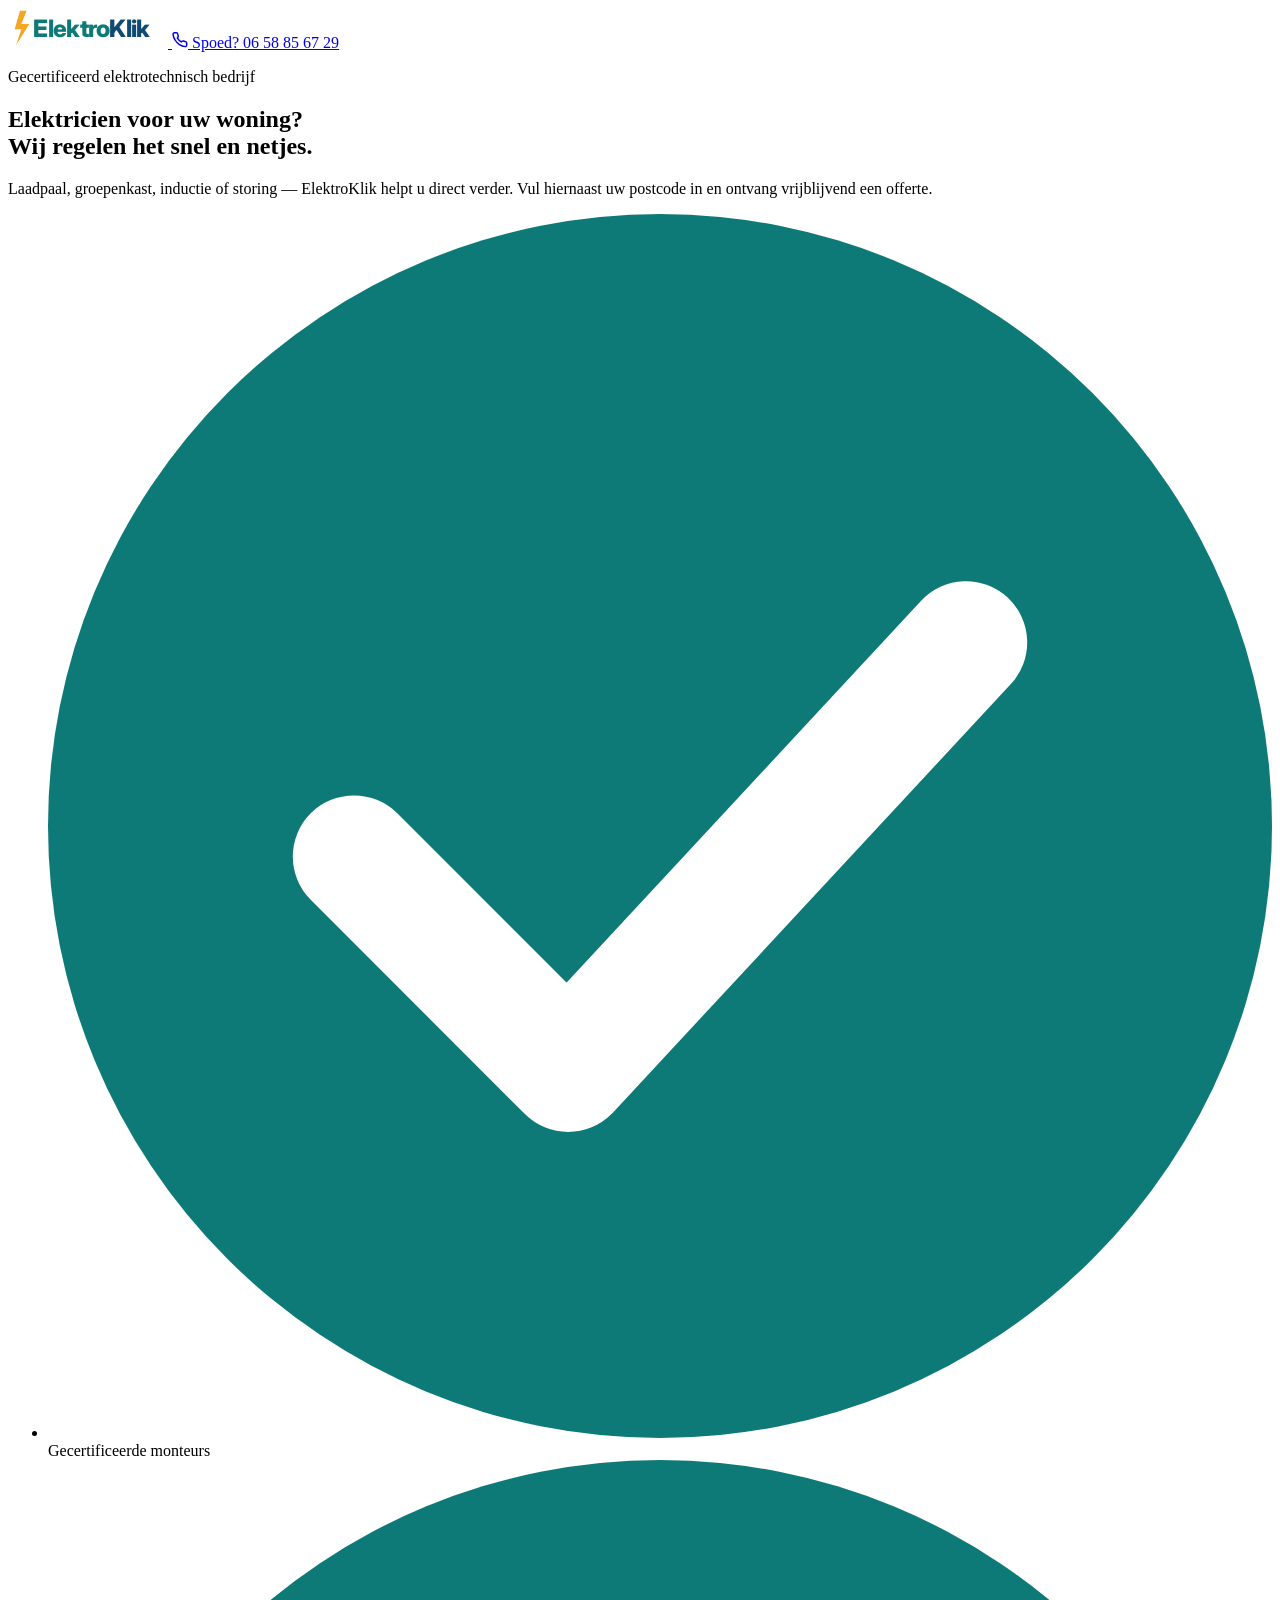
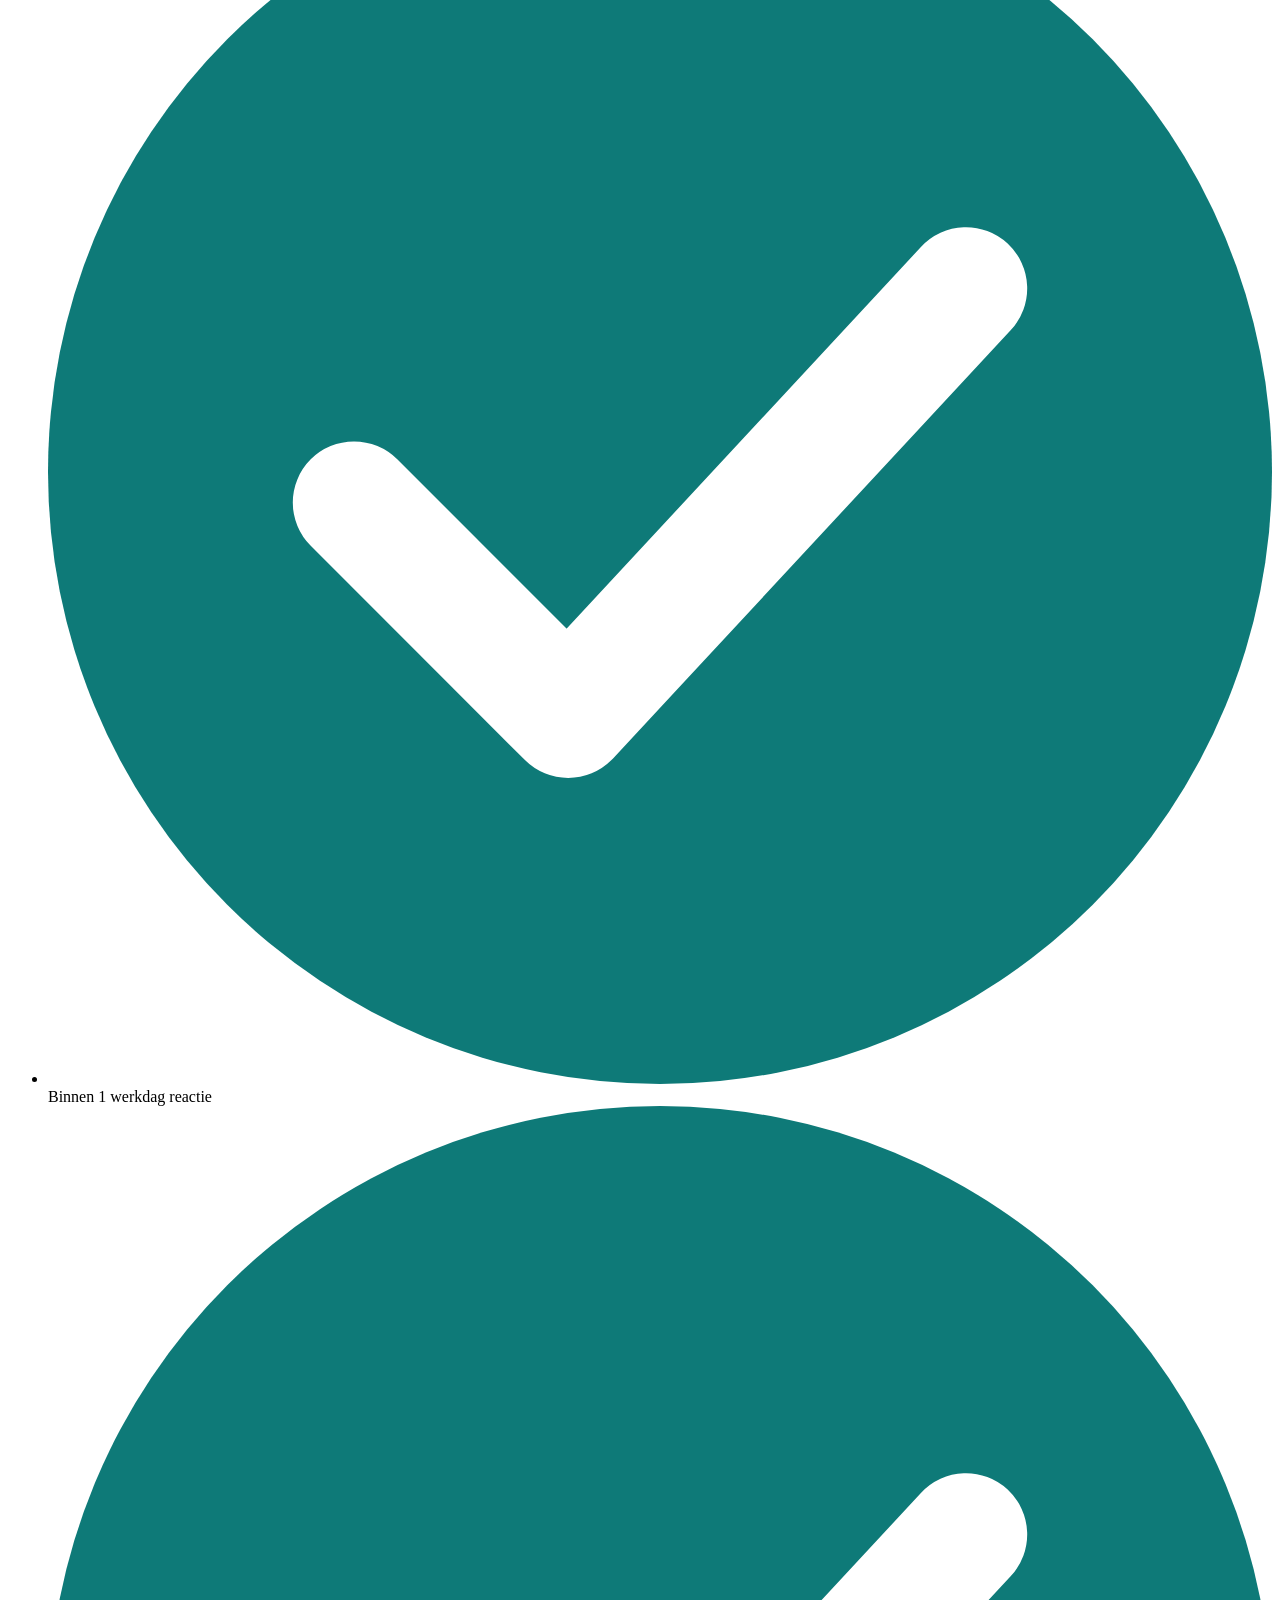
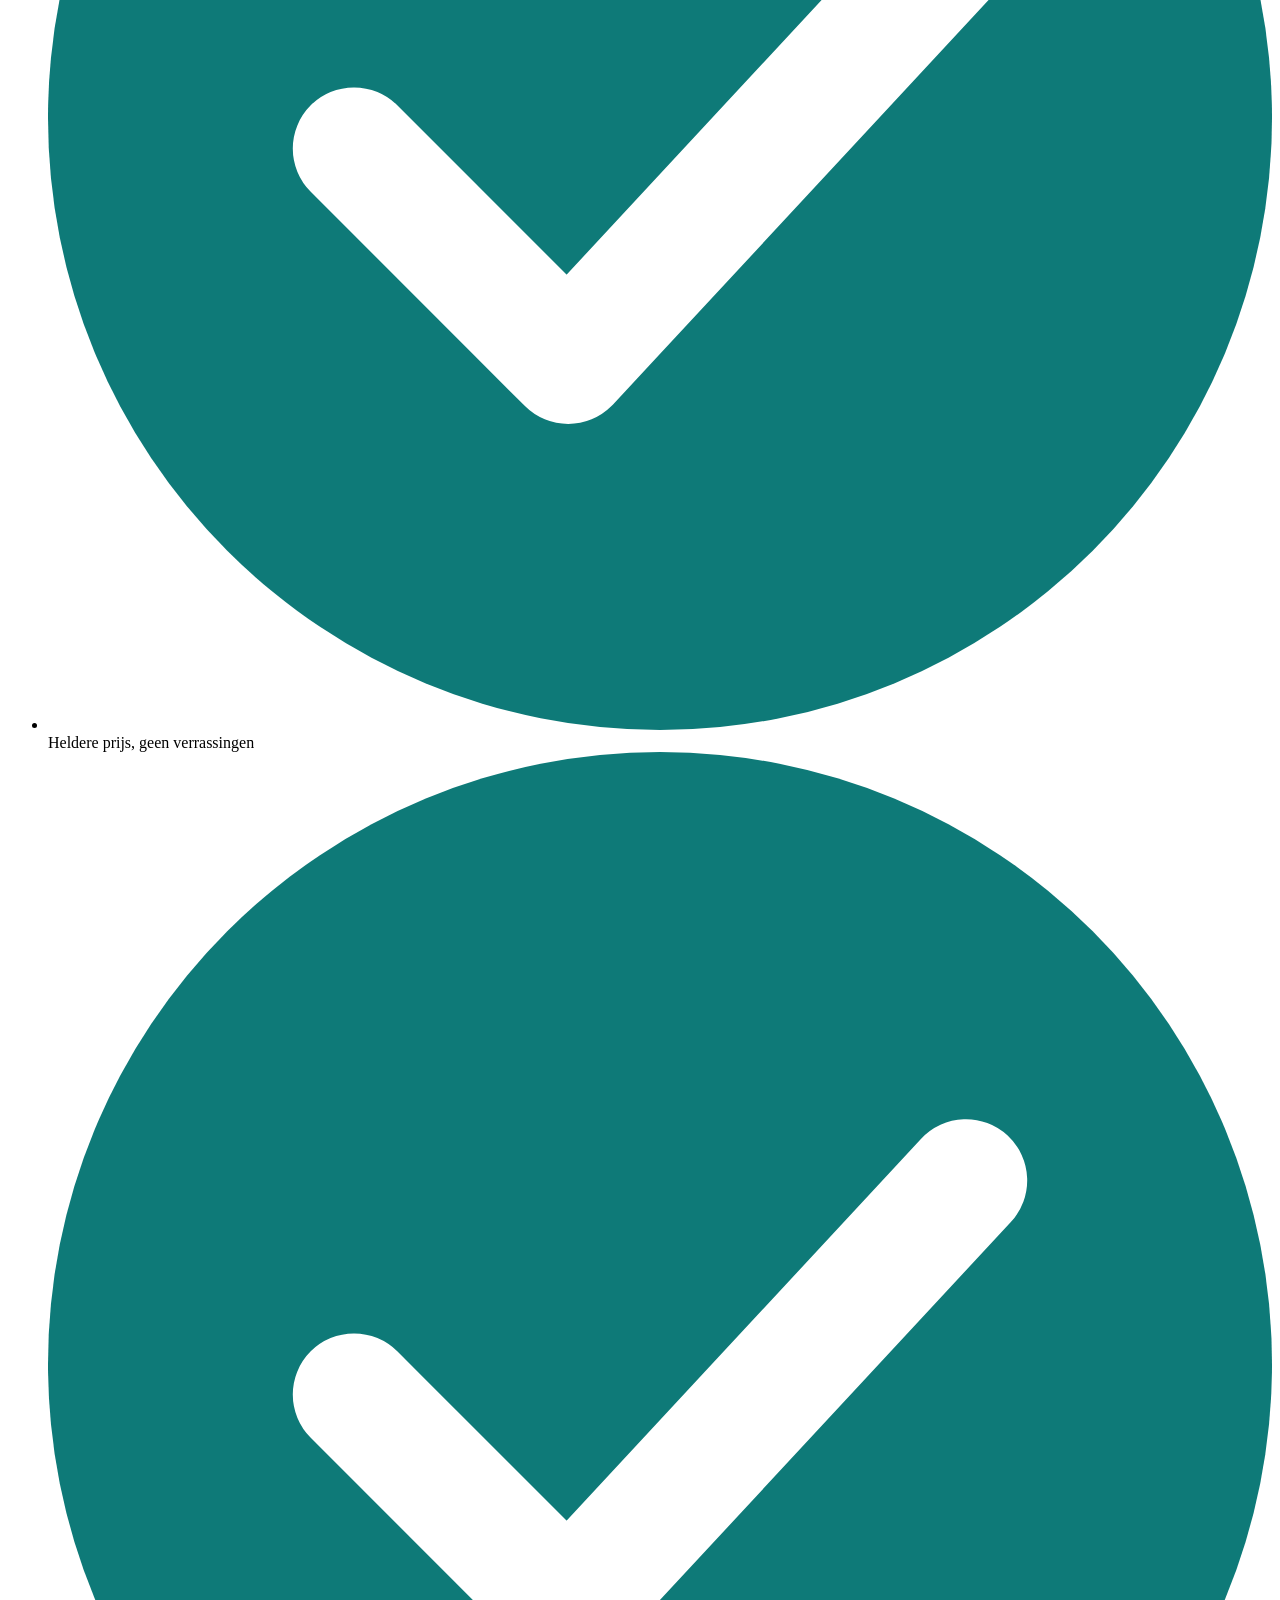
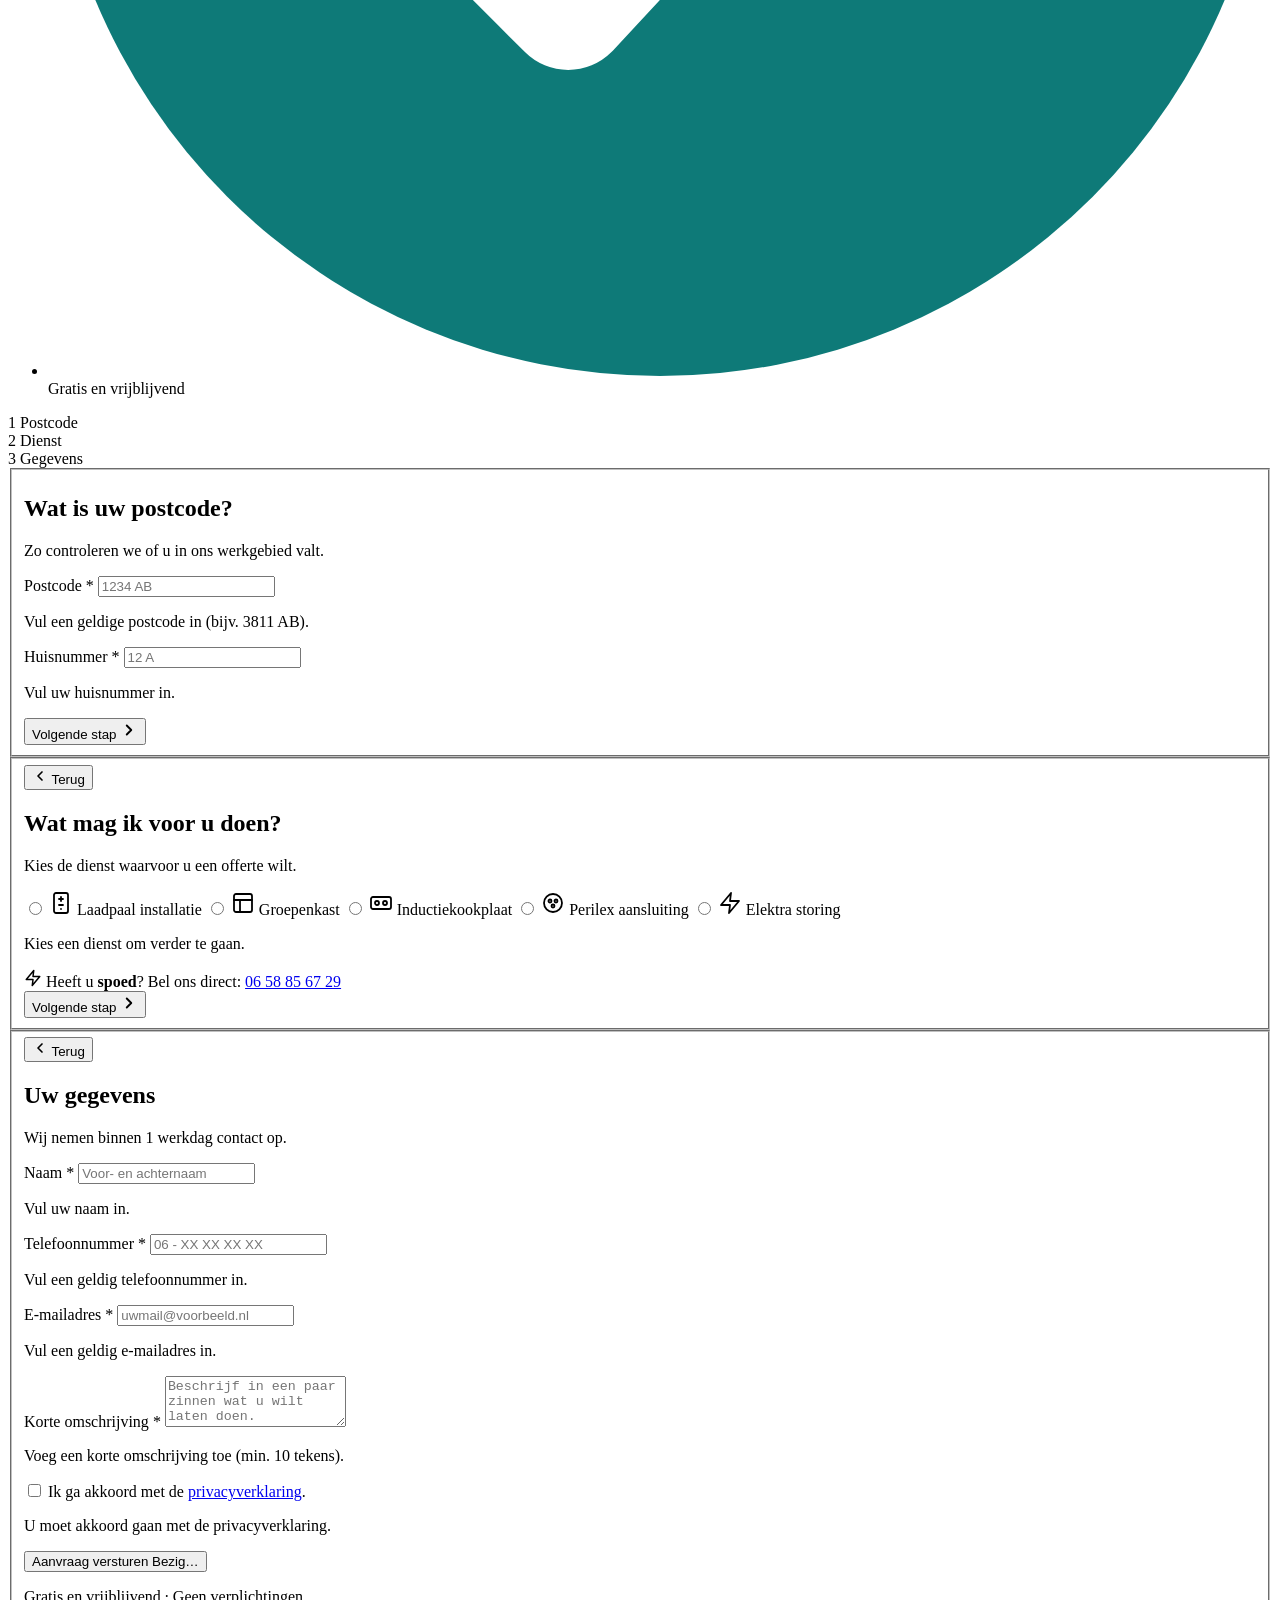
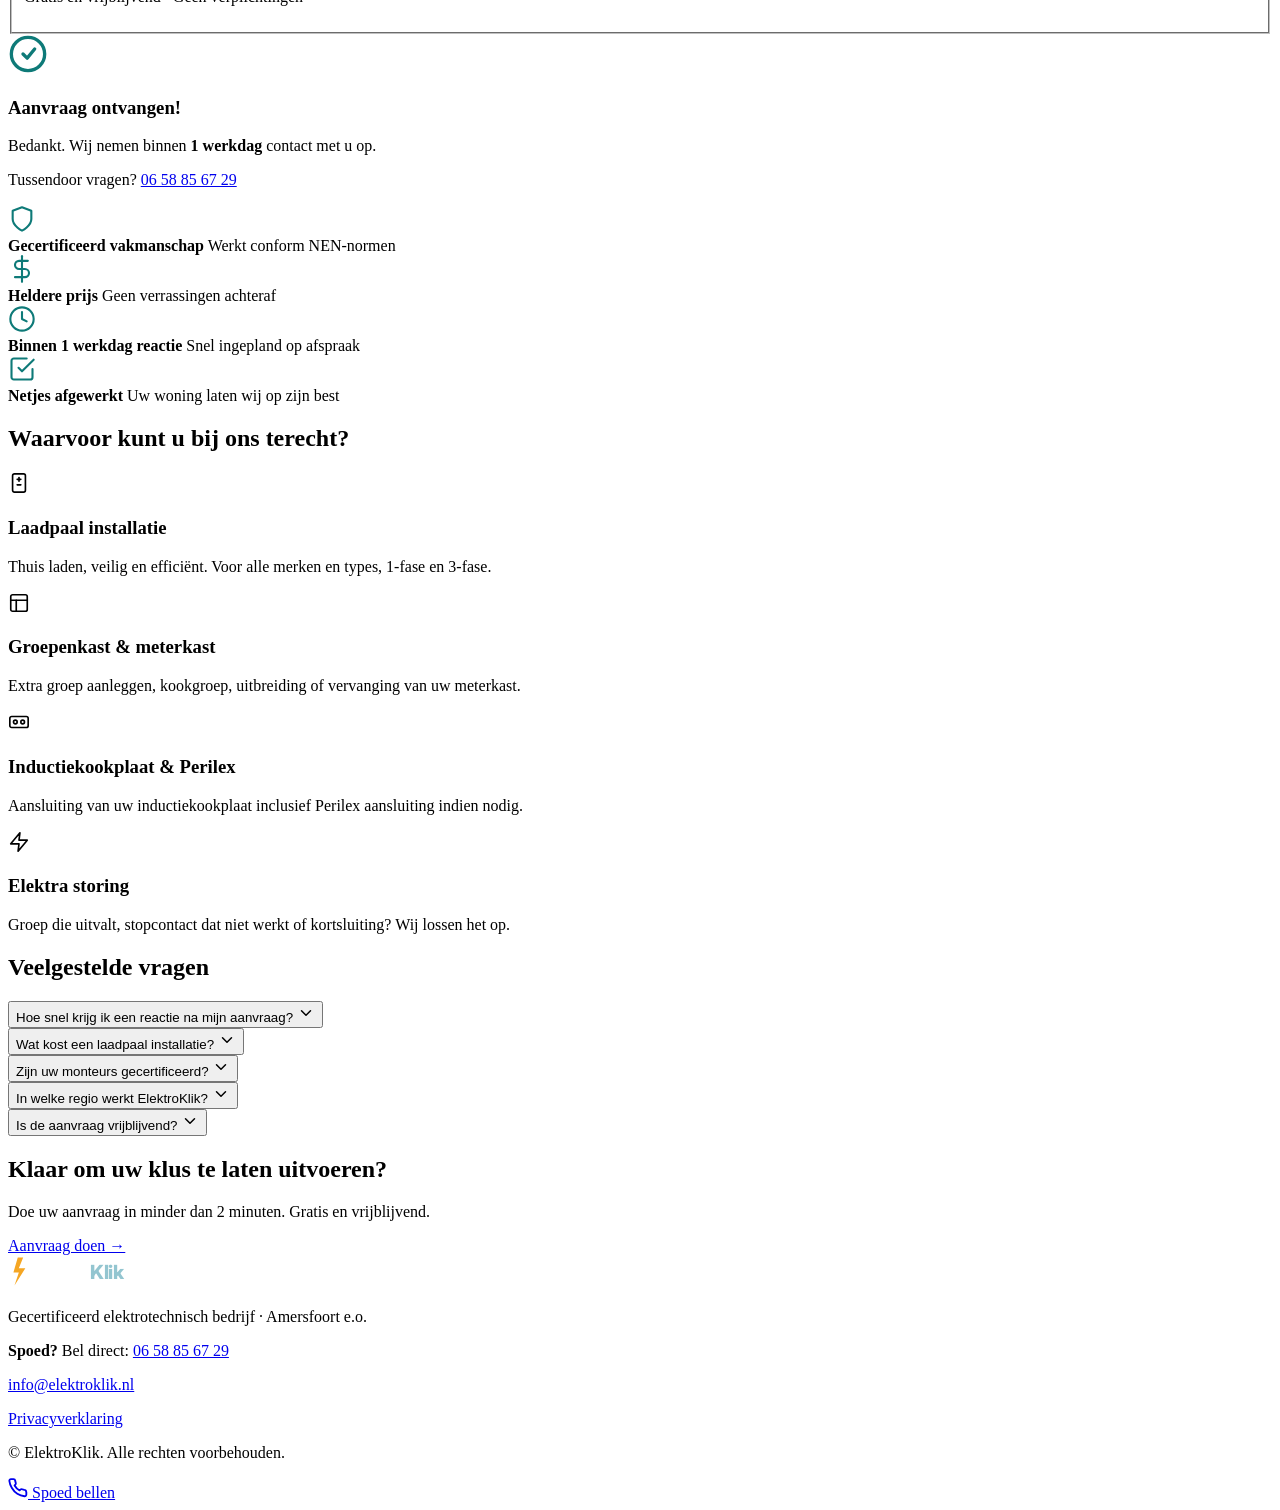
==== index.html @ a97292d6 "Add files via upload" ====
<!DOCTYPE html>
<html lang="nl">
<head>
  <meta charset="UTF-8" />
  <meta name="viewport" content="width=device-width, initial-scale=1.0" />

  <title>Elektricien nodig? ElektroKlik – Laadpaal, groepenkast, storing & meer | Amersfoort e.o.</title>
  <meta name="description" content="ElektroKlik is uw gecertificeerde elektricien voor laadpaal installatie, groepenkast uitbreiden, inductiekookplaat aansluiten en elektra storingen. Snel, veilig en netjes afgewerkt. Vraag direct een offerte aan." />
  <meta name="keywords" content="laadpaal installatie, laadpaal installeren, groepenkast uitbreiden, extra groep aanleggen, kookgroep aanleggen, inductiekookplaat aansluiten, perilex aansluiting aanleggen, elektra storing oplossen, elektricien amersfoort, elektricien leusden, elektricien soest, elektricien nijkerk" />
  <link rel="canonical" href="https://www.elektroklik.nl/" />

  <!-- Open Graph -->
  <meta property="og:title" content="ElektroKlik – Gecertificeerde elektricien voor thuis" />
  <meta property="og:description" content="Laadpaal installeren, groepenkast uitbreiden of een elektra storing oplossen? ElektroKlik regelt het snel, veilig en netjes." />
  <meta property="og:type" content="website" />
  <meta property="og:url" content="https://www.elektroklik.nl/" />

  <!-- Schema.org LocalBusiness -->
  <script type="application/ld+json">
  {
    "@context": "https://schema.org",
    "@type": "ElectricalContractor",
    "name": "ElektroKlik",
    "url": "https://www.elektroklik.nl",
    "telephone": "+31-6-58856729",
    "email": "info@elektroklik.nl",
    "description": "Gecertificeerd elektrotechnisch bedrijf voor laadpaal installatie, groepenkast uitbreiden, inductiekookplaat aansluiten, Perilex aansluiting aanleggen en elektra storingen.",
    "address": {
      "@type": "PostalAddress",
      "addressLocality": "Amersfoort",
      "addressCountry": "NL"
    },
    "areaServed": ["Amersfoort","Leusden","Soest","Nijkerk","Hoevelaken","Baarn","Bunschoten"],
    "priceRange": "€€",
    "openingHoursSpecification": [
      {
        "@type": "OpeningHoursSpecification",
        "dayOfWeek": ["Monday","Tuesday","Wednesday","Thursday","Friday"],
        "opens": "08:00",
        "closes": "17:30"
      }
    ]
  }
  </script>

  <link rel="stylesheet" href="css/style.css" />
  <link rel="preconnect" href="https://fonts.googleapis.com" />
  <link rel="preconnect" href="https://fonts.gstatic.com" crossorigin />
  <link href="https://fonts.googleapis.com/css2?family=Inter:wght@400;500;600;700;800&display=swap" rel="stylesheet" />
</head>
<body>

  <!-- HEADER -->
  <header class="site-header" role="banner">
    <div class="container header-inner">
      <a href="#" class="logo" aria-label="ElektroKlik – naar de homepagina">
        <svg xmlns="http://www.w3.org/2000/svg" viewBox="0 0 240 60" width="160" height="40" aria-hidden="true" focusable="false">
          <polygon points="18,4 10,32 20,32 12,56 32,24 20,24 28,4" fill="#F5A623"/>
          <text x="38" y="44" font-family="Inter,sans-serif" font-weight="800" font-size="36" fill="#0E7A78" letter-spacing="-1">Elektro</text>
          <text x="152" y="44" font-family="Inter,sans-serif" font-weight="800" font-size="36" fill="#0E4A72" letter-spacing="-1">Klik</text>
        </svg>
      </a>
      <a href="tel:+31658856729" class="header-spoed" aria-label="Bel ElektroKlik voor spoed">
        <svg xmlns="http://www.w3.org/2000/svg" width="16" height="16" viewBox="0 0 24 24" fill="none" stroke="currentColor" stroke-width="2.2" stroke-linecap="round" stroke-linejoin="round" aria-hidden="true"><path d="M22 16.92v3a2 2 0 0 1-2.18 2 19.79 19.79 0 0 1-8.63-3.07A19.5 19.5 0 0 1 4.69 12 19.79 19.79 0 0 1 1.61 3.48 2 2 0 0 1 3.6 1.28h3a2 2 0 0 1 2 1.72c.127.96.361 1.903.7 2.81a2 2 0 0 1-.45 2.11L7.91 8.91a16 16 0 0 0 6 6l.95-.95a2 2 0 0 1 2.11-.45c.907.339 1.85.573 2.81.7A2 2 0 0 1 21.72 16.27z"/></svg>
        <span class="spoed-label">Spoed?</span>
        <span class="spoed-nr">06 58 85 67 29</span>
      </a>
    </div>
  </header>

  <main>

    <!-- HERO + FUNNEL -->
    <section class="hero" aria-labelledby="hero-heading">
      <div class="container hero-inner">

        <!-- Links: tekstblok -->
        <div class="hero-tekst">
          <p class="hero-eyebrow">Gecertificeerd elektrotechnisch bedrijf</p>
          <h1 id="hero-heading">Elektricien voor uw woning?<br>Wij regelen het snel en netjes.</h1>
          <p class="hero-sub">Laadpaal, groepenkast, inductie of storing — ElektroKlik helpt u direct verder. Vul hiernaast uw postcode in en ontvang vrijblijvend een offerte.</p>

          <ul class="hero-keurmerken" role="list" aria-label="Waarom ElektroKlik">
            <li>
              <svg class="check-icon" viewBox="0 0 20 20" fill="none" xmlns="http://www.w3.org/2000/svg" aria-hidden="true"><circle cx="10" cy="10" r="10" fill="#0E7A78"/><polyline points="5,10.5 8.5,14 15,7" stroke="#fff" stroke-width="2" stroke-linecap="round" stroke-linejoin="round"/></svg>
              Gecertificeerde monteurs
            </li>
            <li>
              <svg class="check-icon" viewBox="0 0 20 20" fill="none" xmlns="http://www.w3.org/2000/svg" aria-hidden="true"><circle cx="10" cy="10" r="10" fill="#0E7A78"/><polyline points="5,10.5 8.5,14 15,7" stroke="#fff" stroke-width="2" stroke-linecap="round" stroke-linejoin="round"/></svg>
              Binnen 1 werkdag reactie
            </li>
            <li>
              <svg class="check-icon" viewBox="0 0 20 20" fill="none" xmlns="http://www.w3.org/2000/svg" aria-hidden="true"><circle cx="10" cy="10" r="10" fill="#0E7A78"/><polyline points="5,10.5 8.5,14 15,7" stroke="#fff" stroke-width="2" stroke-linecap="round" stroke-linejoin="round"/></svg>
              Heldere prijs, geen verrassingen
            </li>
            <li>
              <svg class="check-icon" viewBox="0 0 20 20" fill="none" xmlns="http://www.w3.org/2000/svg" aria-hidden="true"><circle cx="10" cy="10" r="10" fill="#0E7A78"/><polyline points="5,10.5 8.5,14 15,7" stroke="#fff" stroke-width="2" stroke-linecap="round" stroke-linejoin="round"/></svg>
              Gratis en vrijblijvend
            </li>
          </ul>
        </div>

        <!-- Rechts: Stap-funnel kaart -->
        <div class="funnel-kaart" id="funnelKaart" aria-live="polite">

          <!-- Voortgangsbalk -->
          <div class="funnel-voortgang" aria-hidden="true">
            <div class="voortgang-stap active" id="vstap1">
              <span class="vstap-num">1</span>
              <span class="vstap-lbl">Postcode</span>
            </div>
            <div class="voortgang-lijn"></div>
            <div class="voortgang-stap" id="vstap2">
              <span class="vstap-num">2</span>
              <span class="vstap-lbl">Dienst</span>
            </div>
            <div class="voortgang-lijn"></div>
            <div class="voortgang-stap" id="vstap3">
              <span class="vstap-num">3</span>
              <span class="vstap-lbl">Gegevens</span>
            </div>
          </div>

          <form id="aanvraagFormulier" novalidate aria-label="Aanvraagformulier ElektroKlik">

            <!-- ========== STAP 1: Postcode ========== -->
            <fieldset class="funnel-stap" id="stap1" aria-labelledby="stap1-heading">
              <div class="stap-header">
                <h2 id="stap1-heading" class="stap-titel">Wat is uw postcode?</h2>
                <p class="stap-sub">Zo controleren we of u in ons werkgebied valt.</p>
              </div>

              <div class="form-groep">
                <div class="postcode-rij">
                  <div class="form-groep postcode-veld">
                    <label for="postcode">Postcode <span class="required-mark" aria-hidden="true">*</span></label>
                    <input type="text" id="postcode" name="postcode" placeholder="1234 AB" maxlength="7" autocomplete="postal-code" aria-required="true" inputmode="text" />
                    <p class="veld-fout verborgen" id="error-postcode" role="alert">Vul een geldige postcode in (bijv. 3811 AB).</p>
                  </div>
                  <div class="form-groep hnr-veld">
                    <label for="huisnummer">Huisnummer <span class="required-mark" aria-hidden="true">*</span></label>
                    <input type="text" id="huisnummer" name="huisnummer" placeholder="12 A" autocomplete="address-line2" aria-required="true" />
                    <p class="veld-fout verborgen" id="error-huisnummer" role="alert">Vul uw huisnummer in.</p>
                  </div>
                </div>
              </div>

              <button type="button" class="btn-volgende" id="btnStap1" onclick="gaNaarStap(2)">
                Volgende stap
                <svg xmlns="http://www.w3.org/2000/svg" width="18" height="18" viewBox="0 0 24 24" fill="none" stroke="currentColor" stroke-width="2.5" stroke-linecap="round" stroke-linejoin="round" aria-hidden="true"><polyline points="9 18 15 12 9 6"/></svg>
              </button>
            </fieldset>

            <!-- ========== STAP 2: Dienst kiezen ========== -->
            <fieldset class="funnel-stap verborgen" id="stap2" aria-labelledby="stap2-heading">
              <div class="stap-header">
                <button type="button" class="terug-knop" onclick="gaNaarStap(1)" aria-label="Terug naar stap 1">
                  <svg xmlns="http://www.w3.org/2000/svg" width="16" height="16" viewBox="0 0 24 24" fill="none" stroke="currentColor" stroke-width="2.5" stroke-linecap="round" stroke-linejoin="round" aria-hidden="true"><polyline points="15 18 9 12 15 6"/></svg>
                  Terug
                </button>
                <h2 id="stap2-heading" class="stap-titel">Wat mag ik voor u doen?</h2>
                <p class="stap-sub">Kies de dienst waarvoor u een offerte wilt.</p>
              </div>

              <div class="dienst-keuze-grid" role="radiogroup" aria-label="Kies een dienst" aria-required="true">
                <label class="dienst-keuze-kaart">
                  <input type="radio" name="dienst" value="laadpaal" />
                  <span class="dienst-ikoon" aria-hidden="true">
                    <svg xmlns="http://www.w3.org/2000/svg" width="24" height="24" viewBox="0 0 24 24" fill="none" stroke="currentColor" stroke-width="1.8" stroke-linecap="round" stroke-linejoin="round"><rect x="5" y="2" width="14" height="20" rx="2"/><line x1="12" y1="6" x2="12" y2="10"/><line x1="10" y1="8" x2="14" y2="8"/><line x1="10" y1="14" x2="14" y2="14"/><line x1="12" y1="18" x2="12" y2="18"/></svg>
                  </span>
                  <span class="dienst-naam">Laadpaal installatie</span>
                </label>
                <label class="dienst-keuze-kaart">
                  <input type="radio" name="dienst" value="groepenkast" />
                  <span class="dienst-ikoon" aria-hidden="true">
                    <svg xmlns="http://www.w3.org/2000/svg" width="24" height="24" viewBox="0 0 24 24" fill="none" stroke="currentColor" stroke-width="1.8" stroke-linecap="round" stroke-linejoin="round"><rect x="3" y="3" width="18" height="18" rx="2"/><line x1="3" y1="9" x2="21" y2="9"/><line x1="9" y1="9" x2="9" y2="21"/></svg>
                  </span>
                  <span class="dienst-naam">Groepenkast</span>
                </label>
                <label class="dienst-keuze-kaart">
                  <input type="radio" name="dienst" value="inductie" />
                  <span class="dienst-ikoon" aria-hidden="true">
                    <svg xmlns="http://www.w3.org/2000/svg" width="24" height="24" viewBox="0 0 24 24" fill="none" stroke="currentColor" stroke-width="1.8" stroke-linecap="round" stroke-linejoin="round"><rect x="2" y="6" width="20" height="12" rx="2"/><circle cx="8" cy="12" r="2"/><circle cx="16" cy="12" r="2"/></svg>
                  </span>
                  <span class="dienst-naam">Inductiekookplaat</span>
                </label>
                <label class="dienst-keuze-kaart">
                  <input type="radio" name="dienst" value="perilex" />
                  <span class="dienst-ikoon" aria-hidden="true">
                    <svg xmlns="http://www.w3.org/2000/svg" width="24" height="24" viewBox="0 0 24 24" fill="none" stroke="currentColor" stroke-width="1.8" stroke-linecap="round" stroke-linejoin="round"><circle cx="12" cy="12" r="9"/><circle cx="9" cy="10" r="1.5"/><circle cx="15" cy="10" r="1.5"/><circle cx="12" cy="15" r="1.5"/></svg>
                  </span>
                  <span class="dienst-naam">Perilex aansluiting</span>
                </label>
                <label class="dienst-keuze-kaart dienst-storing">
                  <input type="radio" name="dienst" value="storing" />
                  <span class="dienst-ikoon" aria-hidden="true">
                    <svg xmlns="http://www.w3.org/2000/svg" width="24" height="24" viewBox="0 0 24 24" fill="none" stroke="currentColor" stroke-width="1.8" stroke-linecap="round" stroke-linejoin="round"><polygon points="13 2 3 14 12 14 11 22 21 10 12 10 13 2"/></svg>
                  </span>
                  <span class="dienst-naam">Elektra storing</span>
                </label>
              </div>
              <p class="veld-fout verborgen" id="error-dienst" role="alert">Kies een dienst om verder te gaan.</p>

              <!-- Spoed-melding (verschijnt bij 'storing') -->
              <div class="spoed-melding verborgen" id="spoedMelding" role="note">
                <svg xmlns="http://www.w3.org/2000/svg" width="18" height="18" viewBox="0 0 24 24" fill="none" stroke="currentColor" stroke-width="2" stroke-linecap="round" stroke-linejoin="round" aria-hidden="true"><polygon points="13 2 3 14 12 14 11 22 21 10 12 10 13 2"/></svg>
                <span>Heeft u <strong>spoed</strong>? Bel ons direct: <a href="tel:+31658856729">06 58 85 67 29</a></span>
              </div>

              <button type="button" class="btn-volgende" id="btnStap2" onclick="gaNaarStap(3)">
                Volgende stap
                <svg xmlns="http://www.w3.org/2000/svg" width="18" height="18" viewBox="0 0 24 24" fill="none" stroke="currentColor" stroke-width="2.5" stroke-linecap="round" stroke-linejoin="round" aria-hidden="true"><polyline points="9 18 15 12 9 6"/></svg>
              </button>
            </fieldset>

            <!-- ========== STAP 3: Contactgegevens ========== -->
            <fieldset class="funnel-stap verborgen" id="stap3" aria-labelledby="stap3-heading">
              <div class="stap-header">
                <button type="button" class="terug-knop" onclick="gaNaarStap(2)" aria-label="Terug naar stap 2">
                  <svg xmlns="http://www.w3.org/2000/svg" width="16" height="16" viewBox="0 0 24 24" fill="none" stroke="currentColor" stroke-width="2.5" stroke-linecap="round" stroke-linejoin="round" aria-hidden="true"><polyline points="15 18 9 12 15 6"/></svg>
                  Terug
                </button>
                <h2 id="stap3-heading" class="stap-titel">Uw gegevens</h2>
                <p class="stap-sub">Wij nemen binnen 1 werkdag contact op.</p>
              </div>

              <div class="form-groep">
                <label for="naam">Naam <span class="required-mark" aria-hidden="true">*</span></label>
                <input type="text" id="naam" name="naam" required autocomplete="name" placeholder="Voor- en achternaam" aria-required="true" />
                <p class="veld-fout verborgen" id="error-naam" role="alert">Vul uw naam in.</p>
              </div>

              <div class="form-rij">
                <div class="form-groep">
                  <label for="telefoon">Telefoonnummer <span class="required-mark" aria-hidden="true">*</span></label>
                  <input type="tel" id="telefoon" name="telefoon" required autocomplete="tel" placeholder="06 - XX XX XX XX" aria-required="true" />
                  <p class="veld-fout verborgen" id="error-telefoon" role="alert">Vul een geldig telefoonnummer in.</p>
                </div>
                <div class="form-groep">
                  <label for="email">E-mailadres <span class="required-mark" aria-hidden="true">*</span></label>
                  <input type="email" id="email" name="email" required autocomplete="email" placeholder="uwmail@voorbeeld.nl" aria-required="true" />
                  <p class="veld-fout verborgen" id="error-email" role="alert">Vul een geldig e-mailadres in.</p>
                </div>
              </div>

              <div class="form-groep">
                <label for="omschrijving">Korte omschrijving <span class="required-mark" aria-hidden="true">*</span></label>
                <textarea id="omschrijving" name="omschrijving" required rows="3" placeholder="Beschrijf in een paar zinnen wat u wilt laten doen." aria-required="true"></textarea>
                <p class="veld-fout verborgen" id="error-omschrijving" role="alert">Voeg een korte omschrijving toe (min. 10 tekens).</p>
              </div>

              <div class="form-groep privacy-rij">
                <label class="checkbox-label">
                  <input type="checkbox" name="privacy" id="privacy" required aria-required="true" />
                  <span>Ik ga akkoord met de <a href="/privacy" target="_blank" rel="noopener">privacyverklaring</a>.</span>
                </label>
                <p class="veld-fout verborgen" id="error-privacy" role="alert">U moet akkoord gaan met de privacyverklaring.</p>
              </div>

              <button type="submit" class="btn-volgende btn-verstuur" id="submitBtn">
                <span class="btn-text">Aanvraag versturen</span>
                <span class="btn-loading verborgen" aria-live="polite">Bezig…</span>
              </button>
              <p class="form-sub-noot">Gratis en vrijblijvend · Geen verplichtingen</p>
            </fieldset>

          </form>

          <!-- Succesmelding -->
          <div id="form-succes" class="form-succes verborgen" role="alert" aria-live="assertive">
            <div class="succes-ikoon" aria-hidden="true">
              <svg xmlns="http://www.w3.org/2000/svg" width="40" height="40" viewBox="0 0 24 24" fill="none" stroke="#0E7A78" stroke-width="2" stroke-linecap="round" stroke-linejoin="round"><circle cx="12" cy="12" r="10"/><polyline points="9 12 11.5 14.5 16 9"/></svg>
            </div>
            <h3>Aanvraag ontvangen!</h3>
            <p>Bedankt. Wij nemen binnen <strong>1 werkdag</strong> contact met u op.</p>
            <p class="succes-spoed">Tussendoor vragen? <a href="tel:+31658856729">06 58 85 67 29</a></p>
          </div>

        </div><!-- /funnel-kaart -->
      </div><!-- /hero-inner -->
    </section>

    <!-- VERTROUWENSSTROOK -->
    <section class="vertrouwen-strook" aria-label="Waarom ElektroKlik">
      <div class="container vertrouwen-inner">
        <div class="vertrouwen-item">
          <svg xmlns="http://www.w3.org/2000/svg" width="28" height="28" viewBox="0 0 24 24" fill="none" stroke="#0E7A78" stroke-width="1.8" stroke-linecap="round" stroke-linejoin="round" aria-hidden="true"><path d="M12 22s8-4 8-10V5l-8-3-8 3v7c0 6 8 10 8 10z"/></svg>
          <div>
            <strong>Gecertificeerd vakmanschap</strong>
            <span>Werkt conform NEN-normen</span>
          </div>
        </div>
        <div class="vertrouwen-item">
          <svg xmlns="http://www.w3.org/2000/svg" width="28" height="28" viewBox="0 0 24 24" fill="none" stroke="#0E7A78" stroke-width="1.8" stroke-linecap="round" stroke-linejoin="round" aria-hidden="true"><line x1="12" y1="1" x2="12" y2="23"/><path d="M17 5H9.5a3.5 3.5 0 0 0 0 7h5a3.5 3.5 0 0 1 0 7H6"/></svg>
          <div>
            <strong>Heldere prijs</strong>
            <span>Geen verrassingen achteraf</span>
          </div>
        </div>
        <div class="vertrouwen-item">
          <svg xmlns="http://www.w3.org/2000/svg" width="28" height="28" viewBox="0 0 24 24" fill="none" stroke="#0E7A78" stroke-width="1.8" stroke-linecap="round" stroke-linejoin="round" aria-hidden="true"><circle cx="12" cy="12" r="10"/><polyline points="12 6 12 12 16 14"/></svg>
          <div>
            <strong>Binnen 1 werkdag reactie</strong>
            <span>Snel ingepland op afspraak</span>
          </div>
        </div>
        <div class="vertrouwen-item">
          <svg xmlns="http://www.w3.org/2000/svg" width="28" height="28" viewBox="0 0 24 24" fill="none" stroke="#0E7A78" stroke-width="1.8" stroke-linecap="round" stroke-linejoin="round" aria-hidden="true"><polyline points="9 11 12 14 22 4"/><path d="M21 12v7a2 2 0 0 1-2 2H5a2 2 0 0 1-2-2V5a2 2 0 0 1 2-2h11"/></svg>
          <div>
            <strong>Netjes afgewerkt</strong>
            <span>Uw woning laten wij op zijn best</span>
          </div>
        </div>
      </div>
    </section>

    <!-- DIENSTEN (compact) -->
    <section class="diensten section" aria-labelledby="diensten-heading">
      <div class="container">
        <h2 id="diensten-heading">Waarvoor kunt u bij ons terecht?</h2>
        <div class="diensten-rij">
          <div class="dienst-item">
            <div class="dienst-item-ikoon" aria-hidden="true">
              <svg xmlns="http://www.w3.org/2000/svg" width="22" height="22" viewBox="0 0 24 24" fill="none" stroke="currentColor" stroke-width="1.8" stroke-linecap="round" stroke-linejoin="round"><rect x="5" y="2" width="14" height="20" rx="2"/><line x1="12" y1="6" x2="12" y2="10"/><line x1="10" y1="8" x2="14" y2="8"/><line x1="10" y1="14" x2="14" y2="14"/></svg>
            </div>
            <div>
              <h3>Laadpaal installatie</h3>
              <p>Thuis laden, veilig en efficiënt. Voor alle merken en types, 1-fase en 3-fase.</p>
            </div>
          </div>
          <div class="dienst-item">
            <div class="dienst-item-ikoon" aria-hidden="true">
              <svg xmlns="http://www.w3.org/2000/svg" width="22" height="22" viewBox="0 0 24 24" fill="none" stroke="currentColor" stroke-width="1.8" stroke-linecap="round" stroke-linejoin="round"><rect x="3" y="3" width="18" height="18" rx="2"/><line x1="3" y1="9" x2="21" y2="9"/><line x1="9" y1="9" x2="9" y2="21"/></svg>
            </div>
            <div>
              <h3>Groepenkast & meterkast</h3>
              <p>Extra groep aanleggen, kookgroep, uitbreiding of vervanging van uw meterkast.</p>
            </div>
          </div>
          <div class="dienst-item">
            <div class="dienst-item-ikoon" aria-hidden="true">
              <svg xmlns="http://www.w3.org/2000/svg" width="22" height="22" viewBox="0 0 24 24" fill="none" stroke="currentColor" stroke-width="1.8" stroke-linecap="round" stroke-linejoin="round"><rect x="2" y="6" width="20" height="12" rx="2"/><circle cx="8" cy="12" r="2"/><circle cx="16" cy="12" r="2"/></svg>
            </div>
            <div>
              <h3>Inductiekookplaat & Perilex</h3>
              <p>Aansluiting van uw inductiekookplaat inclusief Perilex aansluiting indien nodig.</p>
            </div>
          </div>
          <div class="dienst-item">
            <div class="dienst-item-ikoon storing-ikoon" aria-hidden="true">
              <svg xmlns="http://www.w3.org/2000/svg" width="22" height="22" viewBox="0 0 24 24" fill="none" stroke="currentColor" stroke-width="1.8" stroke-linecap="round" stroke-linejoin="round"><polygon points="13 2 3 14 12 14 11 22 21 10 12 10 13 2"/></svg>
            </div>
            <div>
              <h3>Elektra storing</h3>
              <p>Groep die uitvalt, stopcontact dat niet werkt of kortsluiting? Wij lossen het op.</p>
            </div>
          </div>
        </div>
      </div>
    </section>

    <!-- FAQ -->
    <section class="faq section section-alt" aria-labelledby="faq-heading" id="faq">
      <div class="container faq-inner">
        <h2 id="faq-heading">Veelgestelde vragen</h2>

        <div class="faq-list">

          <div class="faq-item">
            <button class="faq-vraag" aria-expanded="false" aria-controls="faq-1">
              Hoe snel krijg ik een reactie na mijn aanvraag?
              <svg class="faq-pijl" xmlns="http://www.w3.org/2000/svg" width="18" height="18" viewBox="0 0 24 24" fill="none" stroke="currentColor" stroke-width="2" stroke-linecap="round" stroke-linejoin="round" aria-hidden="true"><polyline points="6 9 12 15 18 9"/></svg>
            </button>
            <div class="faq-antwoord" id="faq-1" hidden>
              <p>Wij streven ernaar om binnen <strong>1 werkdag</strong> te reageren. In de meeste gevallen nemen wij al dezelfde dag contact op om de situatie door te nemen en een afspraak in te plannen.</p>
            </div>
          </div>

          <div class="faq-item">
            <button class="faq-vraag" aria-expanded="false" aria-controls="faq-2">
              Wat kost een laadpaal installatie?
              <svg class="faq-pijl" xmlns="http://www.w3.org/2000/svg" width="18" height="18" viewBox="0 0 24 24" fill="none" stroke="currentColor" stroke-width="2" stroke-linecap="round" stroke-linejoin="round" aria-hidden="true"><polyline points="6 9 12 15 18 9"/></svg>
            </button>
            <div class="faq-antwoord" id="faq-2" hidden>
              <p>De kosten zijn afhankelijk van uw situatie: de afstand van de meterkast, het type montage en of er uitbreidingen nodig zijn. Na uw aanvraag ontvangt u een duidelijke, transparante offerte zonder verborgen kosten.</p>
            </div>
          </div>

          <div class="faq-item">
            <button class="faq-vraag" aria-expanded="false" aria-controls="faq-3">
              Zijn uw monteurs gecertificeerd?
              <svg class="faq-pijl" xmlns="http://www.w3.org/2000/svg" width="18" height="18" viewBox="0 0 24 24" fill="none" stroke="currentColor" stroke-width="2" stroke-linecap="round" stroke-linejoin="round" aria-hidden="true"><polyline points="6 9 12 15 18 9"/></svg>
            </button>
            <div class="faq-antwoord" id="faq-3" hidden>
              <p>Ja. Onze monteurs zijn gecertificeerd en werken conform de geldende NEN-normen. Dit is van belang voor uw veiligheid, uw verzekering en de waarde van uw woning.</p>
            </div>
          </div>

          <div class="faq-item">
            <button class="faq-vraag" aria-expanded="false" aria-controls="faq-4">
              In welke regio werkt ElektroKlik?
              <svg class="faq-pijl" xmlns="http://www.w3.org/2000/svg" width="18" height="18" viewBox="0 0 24 24" fill="none" stroke="currentColor" stroke-width="2" stroke-linecap="round" stroke-linejoin="round" aria-hidden="true"><polyline points="6 9 12 15 18 9"/></svg>
            </button>
            <div class="faq-antwoord" id="faq-4" hidden>
              <p>ElektroKlik is actief in Amersfoort en omgeving: Leusden, Soest, Nijkerk, Hoevelaken, Baarn, Bunschoten en directe omgeving. Vul uw postcode in bij de aanvraag, dan controleren wij direct of wij bij u in de buurt kunnen werken.</p>
            </div>
          </div>

          <div class="faq-item">
            <button class="faq-vraag" aria-expanded="false" aria-controls="faq-5">
              Is de aanvraag vrijblijvend?
              <svg class="faq-pijl" xmlns="http://www.w3.org/2000/svg" width="18" height="18" viewBox="0 0 24 24" fill="none" stroke="currentColor" stroke-width="2" stroke-linecap="round" stroke-linejoin="round" aria-hidden="true"><polyline points="6 9 12 15 18 9"/></svg>
            </button>
            <div class="faq-antwoord" id="faq-5" hidden>
              <p>Volledig vrijblijvend. U verplicht zich tot niets door een aanvraag te doen. Pas als u akkoord gaat met de offerte en een afspraak inplant, gaan wij aan de slag.</p>
            </div>
          </div>

        </div>
      </div>
    </section>

    <!-- AFSLUITENDE CTA -->
    <section class="cta-slot" aria-labelledby="cta-slot-heading">
      <div class="container cta-slot-inner">
        <div class="cta-slot-tekst">
          <h2 id="cta-slot-heading">Klaar om uw klus te laten uitvoeren?</h2>
          <p>Doe uw aanvraag in minder dan 2 minuten. Gratis en vrijblijvend.</p>
        </div>
        <a href="#funnelKaart" class="btn-cta-slot" onclick="scrollNaarFunnel(event)">
          Aanvraag doen →
        </a>
      </div>
    </section>

  </main>

  <!-- FOOTER -->
  <footer class="site-footer" role="contentinfo">
    <div class="container footer-inner">
      <div class="footer-brand">
        <svg xmlns="http://www.w3.org/2000/svg" viewBox="0 0 240 60" width="130" height="33" aria-hidden="true" focusable="false">
          <polygon points="18,4 10,32 20,32 12,56 32,24 20,24 28,4" fill="#F5A623"/>
          <text x="38" y="44" font-family="Inter,sans-serif" font-weight="800" font-size="36" fill="#fff" letter-spacing="-1">Elektro</text>
          <text x="152" y="44" font-family="Inter,sans-serif" font-weight="800" font-size="36" fill="#93c5d0" letter-spacing="-1">Klik</text>
        </svg>
        <p>Gecertificeerd elektrotechnisch bedrijf · Amersfoort e.o.</p>
      </div>
      <div class="footer-contact">
        <p><strong>Spoed?</strong> Bel direct: <a href="tel:+31658856729">06 58 85 67 29</a></p>
        <p><a href="mailto:info@elektroklik.nl">info@elektroklik.nl</a></p>
        <p><a href="/privacy">Privacyverklaring</a></p>
      </div>
    </div>
    <div class="footer-bottom">
      <div class="container">
        <p>&copy; <span id="year"></span> ElektroKlik. Alle rechten voorbehouden.</p>
      </div>
    </div>
  </footer>

  <!-- Sticky bel-knop mobiel (alleen voor spoed) -->
  <a href="tel:+31658856729" class="sticky-spoed" aria-label="Bel ElektroKlik direct voor spoed">
    <svg xmlns="http://www.w3.org/2000/svg" width="20" height="20" viewBox="0 0 24 24" fill="none" stroke="currentColor" stroke-width="2.2" stroke-linecap="round" stroke-linejoin="round" aria-hidden="true"><path d="M22 16.92v3a2 2 0 0 1-2.18 2 19.79 19.79 0 0 1-8.63-3.07A19.5 19.5 0 0 1 4.69 12 19.79 19.79 0 0 1 1.61 3.48 2 2 0 0 1 3.6 1.28h3a2 2 0 0 1 2 1.72c.127.96.361 1.903.7 2.81a2 2 0 0 1-.45 2.11L7.91 8.91a16 16 0 0 0 6 6l.95-.95a2 2 0 0 1 2.11-.45c.907.339 1.85.573 2.81.7A2 2 0 0 1 21.72 16.27z"/></svg>
    Spoed bellen
  </a>

  <script src="js/main.js"></script>
</body>
</html>
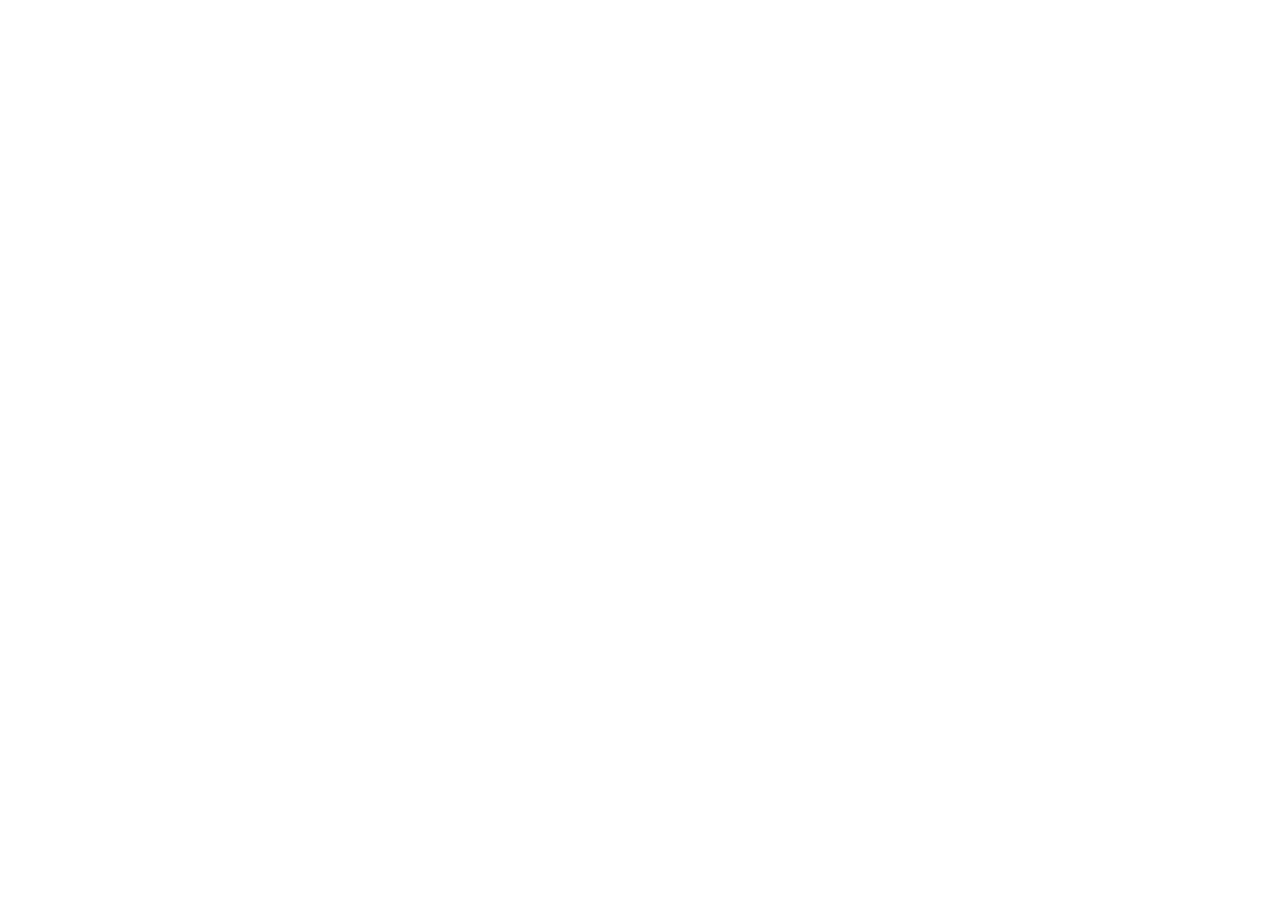
==== commit b4f8d568: "Update index.html" ====
--- a/index.html
+++ b/index.html
@@ -1,470 +1,945 @@
 <!DOCTYPE html>
 <html lang="nl">
 <head>
-  <meta charset="UTF-8" />
-  <meta name="viewport" content="width=device-width, initial-scale=1.0" />
-
-  <title>Elektricien nodig? ElektroKlik – Laadpaal, groepenkast, storing & meer | Amersfoort e.o.</title>
-  <meta name="description" content="ElektroKlik is uw gecertificeerde elektricien voor laadpaal installatie, groepenkast uitbreiden, inductiekookplaat aansluiten en elektra storingen. Snel, veilig en netjes afgewerkt. Vraag direct een offerte aan." />
-  <meta name="keywords" content="laadpaal installatie, laadpaal installeren, groepenkast uitbreiden, extra groep aanleggen, kookgroep aanleggen, inductiekookplaat aansluiten, perilex aansluiting aanleggen, elektra storing oplossen, elektricien amersfoort, elektricien leusden, elektricien soest, elektricien nijkerk" />
-  <link rel="canonical" href="https://www.elektroklik.nl/" />
-
-  <!-- Open Graph -->
-  <meta property="og:title" content="ElektroKlik – Gecertificeerde elektricien voor thuis" />
-  <meta property="og:description" content="Laadpaal installeren, groepenkast uitbreiden of een elektra storing oplossen? ElektroKlik regelt het snel, veilig en netjes." />
-  <meta property="og:type" content="website" />
-  <meta property="og:url" content="https://www.elektroklik.nl/" />
-
-  <!-- Schema.org LocalBusiness -->
-  <script type="application/ld+json">
-  {
-    "@context": "https://schema.org",
-    "@type": "ElectricalContractor",
-    "name": "ElektroKlik",
-    "url": "https://www.elektroklik.nl",
-    "telephone": "+31-6-58856729",
-    "email": "info@elektroklik.nl",
-    "description": "Gecertificeerd elektrotechnisch bedrijf voor laadpaal installatie, groepenkast uitbreiden, inductiekookplaat aansluiten, Perilex aansluiting aanleggen en elektra storingen.",
-    "address": {
-      "@type": "PostalAddress",
-      "addressLocality": "Amersfoort",
-      "addressCountry": "NL"
-    },
-    "areaServed": ["Amersfoort","Leusden","Soest","Nijkerk","Hoevelaken","Baarn","Bunschoten"],
-    "priceRange": "€€",
-    "openingHoursSpecification": [
-      {
-        "@type": "OpeningHoursSpecification",
-        "dayOfWeek": ["Monday","Tuesday","Wednesday","Thursday","Friday"],
-        "opens": "08:00",
-        "closes": "17:30"
-      }
-    ]
-  }
-  </script>
-
-  <link rel="stylesheet" href="css/style.css" />
-  <link rel="preconnect" href="https://fonts.googleapis.com" />
-  <link rel="preconnect" href="https://fonts.gstatic.com" crossorigin />
-  <link href="https://fonts.googleapis.com/css2?family=Inter:wght@400;500;600;700;800&display=swap" rel="stylesheet" />
+<meta charset="UTF-8">
+<meta name="viewport" content="width=device-width, initial-scale=1.0">
+<title>Elektricien nodig? ElektroKlik – Laadpaal, groepenkast, storing | Amersfoort e.o.</title>
+<meta name="description" content="ElektroKlik is uw gecertificeerde elektricien voor laadpaal installatie, groepenkast uitbreiden, inductiekookplaat aansluiten en elektra storingen. Snel, veilig en netjes afgewerkt. Vraag direct een offerte aan.">
+<link rel="canonical" href="https://www.elektroklik.nl/">
+<meta property="og:title" content="ElektroKlik – Gecertificeerde elektricien voor thuis">
+<meta property="og:description" content="Laadpaal installeren, groepenkast uitbreiden of een elektra storing oplossen? ElektroKlik regelt het snel, veilig en netjes.">
+<meta property="og:type" content="website">
+<meta property="og:url" content="https://www.elektroklik.nl/">
+<script type="application/ld+json">
+{"@context":"https://schema.org","@type":"ElectricalContractor","name":"ElektroKlik","url":"https://www.elektroklik.nl","telephone":"+31-6-58856729","email":"info@elektroklik.nl","description":"Gecertificeerd elektrotechnisch bedrijf voor laadpaal installatie, groepenkast uitbreiden, inductiekookplaat aansluiten, Perilex aansluiting aanleggen en elektra storingen.","address":{"@type":"PostalAddress","addressLocality":"Amersfoort","addressCountry":"NL"},"areaServed":["Amersfoort","Leusden","Soest","Nijkerk","Hoevelaken","Baarn","Bunschoten"],"priceRange":"€€","openingHoursSpecification":[{"@type":"OpeningHoursSpecification","dayOfWeek":["Monday","Tuesday","Wednesday","Thursday","Friday"],"opens":"08:00","closes":"17:30"}]}
+<\/script>
+<link rel="preconnect" href="https://fonts.googleapis.com">
+<link rel="preconnect" href="https://fonts.gstatic.com" crossorigin>
+<link href="https://fonts.googleapis.com/css2?family=Inter:wght@400;500;600;700;800&display=swap" rel="stylesheet">
+<style>
+*,*::before,*::after{box-sizing:border-box;margin:0;padding:0}
+html{scroll-behavior:smooth;font-size:16px}
+body{font-family:'Inter',system-ui,-apple-system,sans-serif;color:#1a1a1a;background:#fff;line-height:1.65;-webkit-font-smoothing:antialiased}
+a{color:inherit}ul{list-style:none}img,svg{display:block}button{font-family:inherit}
+:root{
+  --teal:#0E7A78;--teal-d:#095e5c;--teal-l:#e6f4f4;
+  --blauw:#0E4A72;--oranje:#F5A623;--oranje-d:#d48a10;
+  --tekst:#1a1a1a;--tekst2:#4a4a4a;--tekst3:#6b7280;
+  --rand:#e2e8f0;--rand2:#cbd5e1;--fout:#dc2626;--succes:#059669;
+  --r6:6px;--r10:10px;--r16:16px;
+}
+.container{max-width:1120px;margin:0 auto;padding:0 24px}
+.verborgen{display:none!important}
+.sectie{padding:64px 0}.sectie-alt{background:#f8fafc}
+
+/* HEADER */
+.header{position:sticky;top:0;z-index:100;background:#fff;border-bottom:1px solid var(--rand);height:64px;display:flex;align-items:center}
+.header-inner{display:flex;align-items:center;justify-content:space-between;gap:16px}
+.logo{display:flex;align-items:center;text-decoration:none;flex-shrink:0}
+.logo img{height:38px;width:auto;display:block}
+.header-spoed{display:flex;align-items:center;gap:8px;background:#fef2f2;border:1px solid #fecaca;border-radius:var(--r10);padding:8px 14px;text-decoration:none;color:#b91c1c;font-size:.875rem;font-weight:600;white-space:nowrap;transition:background .18s}
+.header-spoed:hover{background:#fee2e2}
+.header-spoed svg{width:16px;height:16px;flex-shrink:0}
+
+/* HERO */
+.hero{background:linear-gradient(135deg,#0b3f5e 0%,#0E4A72 55%,#0a6068 100%);padding:72px 0 80px}
+.hero-inner{display:grid;grid-template-columns:1fr 468px;gap:56px;align-items:start}
+.hero-tekst{color:#fff}
+.eyebrow{display:inline-block;font-size:.8125rem;font-weight:600;letter-spacing:.06em;text-transform:uppercase;color:var(--oranje);margin-bottom:16px}
+.hero-tekst h1{font-size:clamp(1.75rem,3vw,2.5rem);font-weight:800;line-height:1.2;margin-bottom:20px;color:#fff}
+.hero-sub{font-size:1.05rem;color:rgba(255,255,255,.82);max-width:480px;margin-bottom:32px;line-height:1.6}
+.hero-checks{display:flex;flex-direction:column;gap:11px}
+.hero-checks li{display:flex;align-items:center;gap:10px;font-size:.9375rem;color:rgba(255,255,255,.9)}
+.hero-checks li svg{width:20px;height:20px;flex-shrink:0}
+
+/* FUNNEL KAART */
+.funnel-kaart{background:#fff;border-radius:var(--r16);box-shadow:0 12px 40px rgba(0,0,0,.14),0 4px 12px rgba(0,0,0,.07);overflow:hidden}
+
+/* Voortgang */
+.voortgang{display:flex;align-items:center;padding:18px 24px 0;margin-bottom:2px}
+.vstap{display:flex;align-items:center;gap:6px;flex-shrink:0}
+.vstap-num{width:24px;height:24px;border-radius:50%;display:flex;align-items:center;justify-content:center;font-size:.7rem;font-weight:700;background:var(--rand);color:var(--tekst3);transition:background .25s,color .25s}
+.vstap-lbl{font-size:.75rem;font-weight:500;color:var(--tekst3);transition:color .25s}
+.vstap.actief .vstap-num{background:var(--teal);color:#fff}
+.vstap.actief .vstap-lbl{color:var(--teal)}
+.vstap.klaar .vstap-num{background:var(--succes);color:#fff}
+.vstap.klaar .vstap-lbl{color:var(--succes)}
+.vlijn{flex:1;height:2px;background:var(--rand);margin:0 6px;border-radius:2px;transition:background .25s}
+.vlijn.klaar{background:var(--succes)}
+
+/* Stap */
+.stap{border:none;padding:20px 24px 24px}
+.stap-kop{margin-bottom:18px}
+.terug{display:inline-flex;align-items:center;gap:4px;background:none;border:none;cursor:pointer;font-size:.8125rem;font-weight:500;color:var(--teal);padding:0;margin-bottom:8px;transition:color .15s}
+.terug:hover{color:var(--teal-d)}
+.terug svg{width:16px;height:16px}
+.stap-titel{font-size:1.15rem;font-weight:700;color:var(--tekst);margin-bottom:4px}
+.stap-sub{font-size:.85rem;color:var(--tekst3)}
+
+/* Velden */
+.veld{display:flex;flex-direction:column;gap:5px;margin-bottom:12px}
+.veld:last-child{margin-bottom:0}
+.veld label{font-size:.85rem;font-weight:600;color:var(--tekst)}
+.veld input[type=text],.veld input[type=tel],.veld input[type=email],.veld textarea{width:100%;padding:10px 13px;border:1.5px solid var(--rand2);border-radius:var(--r6);font-size:.9375rem;font-family:inherit;color:var(--tekst);background:#fff;outline:none;transition:border-color .18s,box-shadow .18s;-webkit-appearance:none;appearance:none}
+.veld input:focus,.veld textarea:focus{border-color:var(--teal);box-shadow:0 0 0 3px rgba(14,122,120,.12)}
+.veld input.fout,.veld textarea.fout{border-color:var(--fout)}
+.veld textarea{resize:vertical;min-height:76px}
+.veld-fout{font-size:.78rem;font-weight:500;color:var(--fout);display:none}
+.veld-fout.zichtbaar{display:block}
+.req{color:var(--fout)}
+
+/* Radio knop groep (Ja/Nee/Weet ik niet stijl) */
+.radio-groep{display:flex;flex-wrap:wrap;gap:8px;margin-top:2px}
+.radio-knop{display:flex;align-items:center;gap:7px;padding:9px 14px;border:1.5px solid var(--rand2);border-radius:var(--r6);cursor:pointer;font-size:.875rem;font-weight:500;color:var(--tekst2);transition:border-color .18s,background .18s,color .18s;background:#fff}
+.radio-knop:hover{border-color:var(--teal);background:var(--teal-l);color:var(--teal)}
+.radio-knop input[type=radio]{position:absolute;opacity:0;width:0;height:0;pointer-events:none}
+.radio-knop.geselecteerd{border-color:var(--teal);background:var(--teal-l);color:var(--teal);font-weight:600}
+
+/* Postcode rij */
+.pc-rij{display:grid;grid-template-columns:1fr 1fr;gap:12px}
+.pc-rij .veld{margin-bottom:0}
+
+/* Veld rij */
+.vrij{display:grid;grid-template-columns:1fr 1fr;gap:12px;margin-bottom:12px}
+.vrij .veld{margin-bottom:0}
+
+/* Dienst kaarten */
+.dienst-grid{display:grid;grid-template-columns:1fr 1fr;gap:9px;margin-bottom:12px}
+.dienst-kaart{display:flex;flex-direction:column;align-items:center;gap:7px;padding:13px 8px;border:1.5px solid var(--rand2);border-radius:var(--r10);cursor:pointer;background:#fff;text-align:center;transition:border-color .18s,background .18s,box-shadow .18s;position:relative}
+.dienst-kaart:hover{border-color:var(--teal);background:var(--teal-l)}
+.dienst-kaart input[type=radio]{position:absolute;opacity:0;width:0;height:0;pointer-events:none}
+.dienst-kaart.geselecteerd{border-color:var(--teal);background:var(--teal-l);box-shadow:0 0 0 3px rgba(14,122,120,.18)}
+.dienst-kaart.storing-kaart.geselecteerd{border-color:#dc6b19;box-shadow:0 0 0 3px rgba(220,107,25,.15);background:#fff7ed}
+.d-ikoon{width:40px;height:40px;border-radius:9px;background:#f1f5f9;display:flex;align-items:center;justify-content:center;color:var(--teal);transition:background .18s}
+.d-ikoon svg{width:20px;height:20px}
+.dienst-kaart:hover .d-ikoon,.dienst-kaart.geselecteerd .d-ikoon{background:rgba(14,122,120,.15)}
+.storing-kaart .d-ikoon{color:#dc6b19}
+.storing-kaart.geselecteerd .d-ikoon{background:rgba(220,107,25,.12)}
+.d-naam{font-size:.78rem;font-weight:600;color:var(--tekst);line-height:1.3}
+
+/* Spoed melding */
+.spoed-melding{display:flex;align-items:flex-start;gap:10px;padding:11px 13px;background:#fff7ed;border:1px solid #fed7aa;border-radius:var(--r10);font-size:.85rem;color:#9a3412;margin-bottom:12px}
+.spoed-melding svg{width:16px;height:16px;flex-shrink:0;margin-top:2px;color:#ea580c}
+.spoed-melding a{color:#9a3412;font-weight:700}
+
+/* Sectie label */
+.veld-sectie-label{font-size:.7rem;font-weight:700;text-transform:uppercase;letter-spacing:.06em;color:var(--tekst3);margin-bottom:6px;margin-top:14px}
+.veld-sectie-label:first-child{margin-top:0}
+
+/* Privacy */
+.privacy-veld{margin-bottom:14px}
+.cb-label{display:flex;align-items:flex-start;gap:10px;cursor:pointer;font-size:.875rem;color:var(--tekst2)}
+.cb-label input[type=checkbox]{width:17px;height:17px;flex-shrink:0;margin-top:2px;accent-color:var(--teal);cursor:pointer}
+.cb-label a{color:var(--teal);text-decoration:underline}
+
+/* Volgende knop */
+.btn-volgende{display:flex;align-items:center;justify-content:center;gap:8px;width:100%;padding:13px 24px;background:var(--teal);color:#fff;border:none;border-radius:var(--r10);font-size:.9375rem;font-weight:700;cursor:pointer;transition:background .18s,transform .12s;margin-top:4px}
+.btn-volgende:hover{background:var(--teal-d)}
+.btn-volgende:active{transform:scale(.985)}
+.btn-volgende svg{width:17px;height:17px}
+.btn-verstuur{background:var(--oranje);color:#1a1a1a}
+.btn-verstuur:hover{background:var(--oranje-d);color:#fff}
+.form-noot{text-align:center;font-size:.75rem;color:var(--tekst3);margin-top:8px}
+
+/* Succes */
+.form-succes{padding:36px 24px;text-align:center}
+.form-succes svg{width:44px;height:44px;margin:0 auto 14px}
+.form-succes h3{font-size:1.2rem;font-weight:700;margin-bottom:8px}
+.form-succes p{font-size:.9rem;color:var(--tekst2);margin-bottom:6px}
+.form-succes a{color:var(--teal);font-weight:600}
+
+/* VERTROUWEN */
+.vertrouwen{background:#fff;border-bottom:1px solid var(--rand);padding:30px 0}
+.vertrouwen-rij{display:grid;grid-template-columns:repeat(4,1fr);gap:20px}
+.vt-item{display:flex;align-items:flex-start;gap:13px}
+.vt-item svg{width:24px;height:24px;flex-shrink:0;margin-top:3px;color:var(--teal)}
+.vt-item strong{display:block;font-size:.85rem;font-weight:700;margin-bottom:2px}
+.vt-item span{font-size:.8rem;color:var(--tekst3)}
+
+/* DIENSTEN */
+.diensten-sectie h2{font-size:1.5rem;font-weight:800;margin-bottom:28px}
+.diensten-rij{display:grid;grid-template-columns:repeat(4,1fr);gap:16px}
+.ds-kaart{padding:22px;border:1px solid var(--rand);border-radius:var(--r16);background:#fff;transition:box-shadow .2s,border-color .2s}
+.ds-kaart:hover{border-color:var(--teal);box-shadow:0 4px 16px rgba(0,0,0,.1)}
+.ds-ikoon{width:44px;height:44px;border-radius:var(--r10);background:var(--teal-l);color:var(--teal);display:flex;align-items:center;justify-content:center;margin-bottom:12px}
+.ds-ikoon svg{width:22px;height:22px}
+.ds-ikoon.storing{background:#fff7ed;color:#dc6b19}
+.ds-kaart h3{font-size:.9375rem;font-weight:700;margin-bottom:6px}
+.ds-kaart p{font-size:.85rem;color:var(--tekst2);line-height:1.55}
+
+/* FAQ */
+.faq-inner{max-width:700px;margin:0 auto}
+.faq-inner h2{font-size:1.5rem;font-weight:800;margin-bottom:24px}
+.faq-lijst{display:flex;flex-direction:column;gap:2px}
+.faq-item{border:1px solid var(--rand);border-radius:var(--r10);background:#fff;overflow:hidden}
+.faq-vraag{display:flex;align-items:center;justify-content:space-between;gap:12px;width:100%;padding:16px 18px;background:none;border:none;cursor:pointer;font-family:inherit;font-size:.9rem;font-weight:600;color:var(--tekst);text-align:left;transition:background .15s}
+.faq-vraag:hover{background:#f8fafc}
+.faq-vraag svg{width:17px;height:17px;flex-shrink:0;color:var(--tekst3);transition:transform .22s}
+.faq-vraag[aria-expanded=true] svg{transform:rotate(180deg)}
+.faq-antwoord{padding:0 18px 16px;border-top:1px solid var(--rand)}
+.faq-antwoord p{font-size:.875rem;color:var(--tekst2);line-height:1.65}
+
+/* CTA SLOT */
+.cta-slot{background:linear-gradient(135deg,#0b3f5e 0%,#0E4A72 100%);padding:52px 0}
+.cta-slot-inner{display:flex;align-items:center;justify-content:space-between;gap:32px}
+.cta-slot h2{font-size:1.5rem;font-weight:800;color:#fff;margin-bottom:8px}
+.cta-slot p{color:rgba(255,255,255,.75);font-size:.95rem}
+.btn-cta{display:inline-flex;align-items:center;padding:15px 30px;background:var(--oranje);color:#1a1a1a;border-radius:var(--r10);font-size:1rem;font-weight:800;text-decoration:none;white-space:nowrap;flex-shrink:0;transition:background .18s,transform .12s}
+.btn-cta:hover{background:var(--oranje-d);color:#fff}
+
+/* FOOTER */
+.footer{background:var(--blauw);color:rgba(255,255,255,.85)}
+.footer-inner{display:grid;grid-template-columns:1fr auto;gap:40px;padding:36px 0;align-items:start}
+.footer-merk img{height:32px;width:auto;filter:brightness(0) invert(1);opacity:.9}
+.footer-merk p{font-size:.82rem;color:rgba(255,255,255,.5);margin-top:8px}
+.footer-contact{text-align:right}
+.footer-contact p{font-size:.85rem;margin-bottom:6px}
+.footer-contact a{color:rgba(255,255,255,.85);text-decoration:none}
+.footer-contact a:hover{color:#fff;text-decoration:underline}
+.footer-bottom{border-top:1px solid rgba(255,255,255,.1);padding:14px 0}
+.footer-bottom p{font-size:.8rem;color:rgba(255,255,255,.4)}
+
+/* STICKY SPOED */
+.sticky-spoed{display:none;position:fixed;bottom:20px;right:20px;z-index:200;background:#dc2626;color:#fff;padding:13px 17px;border-radius:50px;text-decoration:none;font-size:.875rem;font-weight:700;align-items:center;gap:8px;box-shadow:0 4px 16px rgba(220,38,38,.4);transition:background .18s}
+.sticky-spoed svg{width:18px;height:18px}
+.sticky-spoed:hover{background:#b91c1c}
+
+:focus-visible{outline:2px solid var(--teal);outline-offset:2px}
+@keyframes stapIn{from{opacity:0;transform:translateY(8px)}to{opacity:1;transform:translateY(0)}}
+.stap:not(.verborgen){animation:stapIn .2s ease-out}
+@media(prefers-reduced-motion:reduce){*,*::before,*::after{animation:none!important;transition:none!important}}
+
+@media(max-width:1024px){
+  .hero-inner{grid-template-columns:1fr;gap:36px}
+  .hero-sub{max-width:100%}
+  .funnel-kaart{max-width:520px}
+  .diensten-rij{grid-template-columns:repeat(2,1fr)}
+  .vertrouwen-rij{grid-template-columns:repeat(2,1fr)}
+  .cta-slot-inner{flex-direction:column;text-align:center}
+}
+@media(max-width:640px){
+  .hero{padding:40px 0 44px}
+  .hero-tekst h1{font-size:1.55rem}
+  .hero-sub{font-size:.95rem}
+  .header-spoed .spoed-label{display:none}
+  .funnel-kaart{border-radius:var(--r10)}
+  .stap{padding:16px 16px 20px}
+  .voortgang{padding:14px 16px 0}
+  .vstap-lbl{display:none}
+  .pc-rij{grid-template-columns:1fr 1fr}
+  .vrij{grid-template-columns:1fr}
+  .dienst-grid{gap:7px}
+  .d-ikoon{width:34px;height:34px;border-radius:7px}
+  .d-ikoon svg{width:17px;height:17px}
+  .d-naam{font-size:.74rem}
+  .radio-groep{gap:6px}
+  .radio-knop{padding:8px 11px;font-size:.82rem}
+  .diensten-rij{grid-template-columns:1fr;gap:10px}
+  .vertrouwen-rij{grid-template-columns:1fr;gap:14px}
+  .vertrouwen{padding:22px 0}
+  .cta-slot{padding:36px 0}
+  .cta-slot h2{font-size:1.2rem}
+  .btn-cta{width:100%;justify-content:center}
+  .footer-inner{grid-template-columns:1fr;gap:18px}
+  .footer-contact{text-align:left}
+  .sticky-spoed{display:flex}
+}
+</style>
 </head>
 <body>
 
-  <!-- HEADER -->
-  <header class="site-header" role="banner">
-    <div class="container header-inner">
-      <a href="#" class="logo" aria-label="ElektroKlik – naar de homepagina">
-        <svg xmlns="http://www.w3.org/2000/svg" viewBox="0 0 240 60" width="160" height="40" aria-hidden="true" focusable="false">
-          <polygon points="18,4 10,32 20,32 12,56 32,24 20,24 28,4" fill="#F5A623"/>
-          <text x="38" y="44" font-family="Inter,sans-serif" font-weight="800" font-size="36" fill="#0E7A78" letter-spacing="-1">Elektro</text>
-          <text x="152" y="44" font-family="Inter,sans-serif" font-weight="800" font-size="36" fill="#0E4A72" letter-spacing="-1">Klik</text>
-        </svg>
-      </a>
-      <a href="tel:+31658856729" class="header-spoed" aria-label="Bel ElektroKlik voor spoed">
-        <svg xmlns="http://www.w3.org/2000/svg" width="16" height="16" viewBox="0 0 24 24" fill="none" stroke="currentColor" stroke-width="2.2" stroke-linecap="round" stroke-linejoin="round" aria-hidden="true"><path d="M22 16.92v3a2 2 0 0 1-2.18 2 19.79 19.79 0 0 1-8.63-3.07A19.5 19.5 0 0 1 4.69 12 19.79 19.79 0 0 1 1.61 3.48 2 2 0 0 1 3.6 1.28h3a2 2 0 0 1 2 1.72c.127.96.361 1.903.7 2.81a2 2 0 0 1-.45 2.11L7.91 8.91a16 16 0 0 0 6 6l.95-.95a2 2 0 0 1 2.11-.45c.907.339 1.85.573 2.81.7A2 2 0 0 1 21.72 16.27z"/></svg>
-        <span class="spoed-label">Spoed?</span>
-        <span class="spoed-nr">06 58 85 67 29</span>
-      </a>
+<header class="header" role="banner">
+  <div class="container header-inner">
+    <a href="#" class="logo" aria-label="ElektroKlik – naar de homepagina">
+      <img src="''' + logo_src + '''" alt="ElektroKlik" width="160" height="38">
+    </a>
+    <a href="tel:+31658856729" class="header-spoed" aria-label="Bel ElektroKlik voor spoed">
+      <svg xmlns="http://www.w3.org/2000/svg" viewBox="0 0 24 24" fill="none" stroke="currentColor" stroke-width="2.2" stroke-linecap="round" stroke-linejoin="round" aria-hidden="true"><path d="M22 16.92v3a2 2 0 0 1-2.18 2 19.79 19.79 0 0 1-8.63-3.07A19.5 19.5 0 0 1 4.69 12 19.79 19.79 0 0 1 1.61 3.48 2 2 0 0 1 3.6 1.28h3a2 2 0 0 1 2 1.72c.127.96.361 1.903.7 2.81a2 2 0 0 1-.45 2.11L7.91 8.91a16 16 0 0 0 6 6l.95-.95a2 2 0 0 1 2.11-.45c.907.339 1.85.573 2.81.7A2 2 0 0 1 21.72 16.27z"/></svg>
+      <span class="spoed-label">Spoed?&nbsp;</span>
+      <span>06 58 85 67 29</span>
+    </a>
+  </div>
+</header>
+
+<main>
+<section class="hero">
+  <div class="container hero-inner">
+    <div class="hero-tekst">
+      <p class="eyebrow">Gecertificeerd elektrotechnisch bedrijf</p>
+      <h1>Elektricien voor uw woning?<br>Wij regelen het snel en netjes.</h1>
+      <p class="hero-sub">Laadpaal, groepenkast, inductie of storing — ElektroKlik helpt u direct verder. Vul uw postcode in en ontvang vrijblijvend een offerte.</p>
+      <ul class="hero-checks" role="list">
+        <li><svg xmlns="http://www.w3.org/2000/svg" viewBox="0 0 20 20" width="20" height="20" aria-hidden="true"><circle cx="10" cy="10" r="10" fill="#0E7A78"/><polyline points="5,10.5 8.5,14 15,7" stroke="#fff" stroke-width="2" stroke-linecap="round" stroke-linejoin="round" fill="none"/></svg>Gecertificeerde monteurs</li>
+        <li><svg xmlns="http://www.w3.org/2000/svg" viewBox="0 0 20 20" width="20" height="20" aria-hidden="true"><circle cx="10" cy="10" r="10" fill="#0E7A78"/><polyline points="5,10.5 8.5,14 15,7" stroke="#fff" stroke-width="2" stroke-linecap="round" stroke-linejoin="round" fill="none"/></svg>Binnen 1 werkdag reactie</li>
+        <li><svg xmlns="http://www.w3.org/2000/svg" viewBox="0 0 20 20" width="20" height="20" aria-hidden="true"><circle cx="10" cy="10" r="10" fill="#0E7A78"/><polyline points="5,10.5 8.5,14 15,7" stroke="#fff" stroke-width="2" stroke-linecap="round" stroke-linejoin="round" fill="none"/></svg>Heldere prijs, geen verrassingen</li>
+        <li><svg xmlns="http://www.w3.org/2000/svg" viewBox="0 0 20 20" width="20" height="20" aria-hidden="true"><circle cx="10" cy="10" r="10" fill="#0E7A78"/><polyline points="5,10.5 8.5,14 15,7" stroke="#fff" stroke-width="2" stroke-linecap="round" stroke-linejoin="round" fill="none"/></svg>Gratis en vrijblijvend</li>
+      </ul>
     </div>
-  </header>
-
-  <main>
-
-    <!-- HERO + FUNNEL -->
-    <section class="hero" aria-labelledby="hero-heading">
-      <div class="container hero-inner">
-
-        <!-- Links: tekstblok -->
-        <div class="hero-tekst">
-          <p class="hero-eyebrow">Gecertificeerd elektrotechnisch bedrijf</p>
-          <h1 id="hero-heading">Elektricien voor uw woning?<br>Wij regelen het snel en netjes.</h1>
-          <p class="hero-sub">Laadpaal, groepenkast, inductie of storing — ElektroKlik helpt u direct verder. Vul hiernaast uw postcode in en ontvang vrijblijvend een offerte.</p>
-
-          <ul class="hero-keurmerken" role="list" aria-label="Waarom ElektroKlik">
-            <li>
-              <svg class="check-icon" viewBox="0 0 20 20" fill="none" xmlns="http://www.w3.org/2000/svg" aria-hidden="true"><circle cx="10" cy="10" r="10" fill="#0E7A78"/><polyline points="5,10.5 8.5,14 15,7" stroke="#fff" stroke-width="2" stroke-linecap="round" stroke-linejoin="round"/></svg>
-              Gecertificeerde monteurs
-            </li>
-            <li>
-              <svg class="check-icon" viewBox="0 0 20 20" fill="none" xmlns="http://www.w3.org/2000/svg" aria-hidden="true"><circle cx="10" cy="10" r="10" fill="#0E7A78"/><polyline points="5,10.5 8.5,14 15,7" stroke="#fff" stroke-width="2" stroke-linecap="round" stroke-linejoin="round"/></svg>
-              Binnen 1 werkdag reactie
-            </li>
-            <li>
-              <svg class="check-icon" viewBox="0 0 20 20" fill="none" xmlns="http://www.w3.org/2000/svg" aria-hidden="true"><circle cx="10" cy="10" r="10" fill="#0E7A78"/><polyline points="5,10.5 8.5,14 15,7" stroke="#fff" stroke-width="2" stroke-linecap="round" stroke-linejoin="round"/></svg>
-              Heldere prijs, geen verrassingen
-            </li>
-            <li>
-              <svg class="check-icon" viewBox="0 0 20 20" fill="none" xmlns="http://www.w3.org/2000/svg" aria-hidden="true"><circle cx="10" cy="10" r="10" fill="#0E7A78"/><polyline points="5,10.5 8.5,14 15,7" stroke="#fff" stroke-width="2" stroke-linecap="round" stroke-linejoin="round"/></svg>
-              Gratis en vrijblijvend
-            </li>
-          </ul>
-        </div>
-
-        <!-- Rechts: Stap-funnel kaart -->
-        <div class="funnel-kaart" id="funnelKaart" aria-live="polite">
-
-          <!-- Voortgangsbalk -->
-          <div class="funnel-voortgang" aria-hidden="true">
-            <div class="voortgang-stap active" id="vstap1">
-              <span class="vstap-num">1</span>
-              <span class="vstap-lbl">Postcode</span>
-            </div>
-            <div class="voortgang-lijn"></div>
-            <div class="voortgang-stap" id="vstap2">
-              <span class="vstap-num">2</span>
-              <span class="vstap-lbl">Dienst</span>
-            </div>
-            <div class="voortgang-lijn"></div>
-            <div class="voortgang-stap" id="vstap3">
-              <span class="vstap-num">3</span>
-              <span class="vstap-lbl">Gegevens</span>
-            </div>
-          </div>
-
-          <form id="aanvraagFormulier" novalidate aria-label="Aanvraagformulier ElektroKlik">
-
-            <!-- ========== STAP 1: Postcode ========== -->
-            <fieldset class="funnel-stap" id="stap1" aria-labelledby="stap1-heading">
-              <div class="stap-header">
-                <h2 id="stap1-heading" class="stap-titel">Wat is uw postcode?</h2>
-                <p class="stap-sub">Zo controleren we of u in ons werkgebied valt.</p>
-              </div>
-
-              <div class="form-groep">
-                <div class="postcode-rij">
-                  <div class="form-groep postcode-veld">
-                    <label for="postcode">Postcode <span class="required-mark" aria-hidden="true">*</span></label>
-                    <input type="text" id="postcode" name="postcode" placeholder="1234 AB" maxlength="7" autocomplete="postal-code" aria-required="true" inputmode="text" />
-                    <p class="veld-fout verborgen" id="error-postcode" role="alert">Vul een geldige postcode in (bijv. 3811 AB).</p>
-                  </div>
-                  <div class="form-groep hnr-veld">
-                    <label for="huisnummer">Huisnummer <span class="required-mark" aria-hidden="true">*</span></label>
-                    <input type="text" id="huisnummer" name="huisnummer" placeholder="12 A" autocomplete="address-line2" aria-required="true" />
-                    <p class="veld-fout verborgen" id="error-huisnummer" role="alert">Vul uw huisnummer in.</p>
-                  </div>
-                </div>
-              </div>
-
-              <button type="button" class="btn-volgende" id="btnStap1" onclick="gaNaarStap(2)">
-                Volgende stap
-                <svg xmlns="http://www.w3.org/2000/svg" width="18" height="18" viewBox="0 0 24 24" fill="none" stroke="currentColor" stroke-width="2.5" stroke-linecap="round" stroke-linejoin="round" aria-hidden="true"><polyline points="9 18 15 12 9 6"/></svg>
-              </button>
-            </fieldset>
-
-            <!-- ========== STAP 2: Dienst kiezen ========== -->
-            <fieldset class="funnel-stap verborgen" id="stap2" aria-labelledby="stap2-heading">
-              <div class="stap-header">
-                <button type="button" class="terug-knop" onclick="gaNaarStap(1)" aria-label="Terug naar stap 1">
-                  <svg xmlns="http://www.w3.org/2000/svg" width="16" height="16" viewBox="0 0 24 24" fill="none" stroke="currentColor" stroke-width="2.5" stroke-linecap="round" stroke-linejoin="round" aria-hidden="true"><polyline points="15 18 9 12 15 6"/></svg>
-                  Terug
-                </button>
-                <h2 id="stap2-heading" class="stap-titel">Wat mag ik voor u doen?</h2>
-                <p class="stap-sub">Kies de dienst waarvoor u een offerte wilt.</p>
-              </div>
-
-              <div class="dienst-keuze-grid" role="radiogroup" aria-label="Kies een dienst" aria-required="true">
-                <label class="dienst-keuze-kaart">
-                  <input type="radio" name="dienst" value="laadpaal" />
-                  <span class="dienst-ikoon" aria-hidden="true">
-                    <svg xmlns="http://www.w3.org/2000/svg" width="24" height="24" viewBox="0 0 24 24" fill="none" stroke="currentColor" stroke-width="1.8" stroke-linecap="round" stroke-linejoin="round"><rect x="5" y="2" width="14" height="20" rx="2"/><line x1="12" y1="6" x2="12" y2="10"/><line x1="10" y1="8" x2="14" y2="8"/><line x1="10" y1="14" x2="14" y2="14"/><line x1="12" y1="18" x2="12" y2="18"/></svg>
-                  </span>
-                  <span class="dienst-naam">Laadpaal installatie</span>
-                </label>
-                <label class="dienst-keuze-kaart">
-                  <input type="radio" name="dienst" value="groepenkast" />
-                  <span class="dienst-ikoon" aria-hidden="true">
-                    <svg xmlns="http://www.w3.org/2000/svg" width="24" height="24" viewBox="0 0 24 24" fill="none" stroke="currentColor" stroke-width="1.8" stroke-linecap="round" stroke-linejoin="round"><rect x="3" y="3" width="18" height="18" rx="2"/><line x1="3" y1="9" x2="21" y2="9"/><line x1="9" y1="9" x2="9" y2="21"/></svg>
-                  </span>
-                  <span class="dienst-naam">Groepenkast</span>
-                </label>
-                <label class="dienst-keuze-kaart">
-                  <input type="radio" name="dienst" value="inductie" />
-                  <span class="dienst-ikoon" aria-hidden="true">
-                    <svg xmlns="http://www.w3.org/2000/svg" width="24" height="24" viewBox="0 0 24 24" fill="none" stroke="currentColor" stroke-width="1.8" stroke-linecap="round" stroke-linejoin="round"><rect x="2" y="6" width="20" height="12" rx="2"/><circle cx="8" cy="12" r="2"/><circle cx="16" cy="12" r="2"/></svg>
-                  </span>
-                  <span class="dienst-naam">Inductiekookplaat</span>
-                </label>
-                <label class="dienst-keuze-kaart">
-                  <input type="radio" name="dienst" value="perilex" />
-                  <span class="dienst-ikoon" aria-hidden="true">
-                    <svg xmlns="http://www.w3.org/2000/svg" width="24" height="24" viewBox="0 0 24 24" fill="none" stroke="currentColor" stroke-width="1.8" stroke-linecap="round" stroke-linejoin="round"><circle cx="12" cy="12" r="9"/><circle cx="9" cy="10" r="1.5"/><circle cx="15" cy="10" r="1.5"/><circle cx="12" cy="15" r="1.5"/></svg>
-                  </span>
-                  <span class="dienst-naam">Perilex aansluiting</span>
-                </label>
-                <label class="dienst-keuze-kaart dienst-storing">
-                  <input type="radio" name="dienst" value="storing" />
-                  <span class="dienst-ikoon" aria-hidden="true">
-                    <svg xmlns="http://www.w3.org/2000/svg" width="24" height="24" viewBox="0 0 24 24" fill="none" stroke="currentColor" stroke-width="1.8" stroke-linecap="round" stroke-linejoin="round"><polygon points="13 2 3 14 12 14 11 22 21 10 12 10 13 2"/></svg>
-                  </span>
-                  <span class="dienst-naam">Elektra storing</span>
-                </label>
-              </div>
-              <p class="veld-fout verborgen" id="error-dienst" role="alert">Kies een dienst om verder te gaan.</p>
-
-              <!-- Spoed-melding (verschijnt bij 'storing') -->
-              <div class="spoed-melding verborgen" id="spoedMelding" role="note">
-                <svg xmlns="http://www.w3.org/2000/svg" width="18" height="18" viewBox="0 0 24 24" fill="none" stroke="currentColor" stroke-width="2" stroke-linecap="round" stroke-linejoin="round" aria-hidden="true"><polygon points="13 2 3 14 12 14 11 22 21 10 12 10 13 2"/></svg>
-                <span>Heeft u <strong>spoed</strong>? Bel ons direct: <a href="tel:+31658856729">06 58 85 67 29</a></span>
-              </div>
-
-              <button type="button" class="btn-volgende" id="btnStap2" onclick="gaNaarStap(3)">
-                Volgende stap
-                <svg xmlns="http://www.w3.org/2000/svg" width="18" height="18" viewBox="0 0 24 24" fill="none" stroke="currentColor" stroke-width="2.5" stroke-linecap="round" stroke-linejoin="round" aria-hidden="true"><polyline points="9 18 15 12 9 6"/></svg>
-              </button>
-            </fieldset>
-
-            <!-- ========== STAP 3: Contactgegevens ========== -->
-            <fieldset class="funnel-stap verborgen" id="stap3" aria-labelledby="stap3-heading">
-              <div class="stap-header">
-                <button type="button" class="terug-knop" onclick="gaNaarStap(2)" aria-label="Terug naar stap 2">
-                  <svg xmlns="http://www.w3.org/2000/svg" width="16" height="16" viewBox="0 0 24 24" fill="none" stroke="currentColor" stroke-width="2.5" stroke-linecap="round" stroke-linejoin="round" aria-hidden="true"><polyline points="15 18 9 12 15 6"/></svg>
-                  Terug
-                </button>
-                <h2 id="stap3-heading" class="stap-titel">Uw gegevens</h2>
-                <p class="stap-sub">Wij nemen binnen 1 werkdag contact op.</p>
-              </div>
-
-              <div class="form-groep">
-                <label for="naam">Naam <span class="required-mark" aria-hidden="true">*</span></label>
-                <input type="text" id="naam" name="naam" required autocomplete="name" placeholder="Voor- en achternaam" aria-required="true" />
-                <p class="veld-fout verborgen" id="error-naam" role="alert">Vul uw naam in.</p>
-              </div>
-
-              <div class="form-rij">
-                <div class="form-groep">
-                  <label for="telefoon">Telefoonnummer <span class="required-mark" aria-hidden="true">*</span></label>
-                  <input type="tel" id="telefoon" name="telefoon" required autocomplete="tel" placeholder="06 - XX XX XX XX" aria-required="true" />
-                  <p class="veld-fout verborgen" id="error-telefoon" role="alert">Vul een geldig telefoonnummer in.</p>
-                </div>
-                <div class="form-groep">
-                  <label for="email">E-mailadres <span class="required-mark" aria-hidden="true">*</span></label>
-                  <input type="email" id="email" name="email" required autocomplete="email" placeholder="uwmail@voorbeeld.nl" aria-required="true" />
-                  <p class="veld-fout verborgen" id="error-email" role="alert">Vul een geldig e-mailadres in.</p>
-                </div>
-              </div>
-
-              <div class="form-groep">
-                <label for="omschrijving">Korte omschrijving <span class="required-mark" aria-hidden="true">*</span></label>
-                <textarea id="omschrijving" name="omschrijving" required rows="3" placeholder="Beschrijf in een paar zinnen wat u wilt laten doen." aria-required="true"></textarea>
-                <p class="veld-fout verborgen" id="error-omschrijving" role="alert">Voeg een korte omschrijving toe (min. 10 tekens).</p>
-              </div>
-
-              <div class="form-groep privacy-rij">
-                <label class="checkbox-label">
-                  <input type="checkbox" name="privacy" id="privacy" required aria-required="true" />
-                  <span>Ik ga akkoord met de <a href="/privacy" target="_blank" rel="noopener">privacyverklaring</a>.</span>
-                </label>
-                <p class="veld-fout verborgen" id="error-privacy" role="alert">U moet akkoord gaan met de privacyverklaring.</p>
-              </div>
-
-              <button type="submit" class="btn-volgende btn-verstuur" id="submitBtn">
-                <span class="btn-text">Aanvraag versturen</span>
-                <span class="btn-loading verborgen" aria-live="polite">Bezig…</span>
-              </button>
-              <p class="form-sub-noot">Gratis en vrijblijvend · Geen verplichtingen</p>
-            </fieldset>
-
-          </form>
-
-          <!-- Succesmelding -->
-          <div id="form-succes" class="form-succes verborgen" role="alert" aria-live="assertive">
-            <div class="succes-ikoon" aria-hidden="true">
-              <svg xmlns="http://www.w3.org/2000/svg" width="40" height="40" viewBox="0 0 24 24" fill="none" stroke="#0E7A78" stroke-width="2" stroke-linecap="round" stroke-linejoin="round"><circle cx="12" cy="12" r="10"/><polyline points="9 12 11.5 14.5 16 9"/></svg>
-            </div>
-            <h3>Aanvraag ontvangen!</h3>
-            <p>Bedankt. Wij nemen binnen <strong>1 werkdag</strong> contact met u op.</p>
-            <p class="succes-spoed">Tussendoor vragen? <a href="tel:+31658856729">06 58 85 67 29</a></p>
-          </div>
-
-        </div><!-- /funnel-kaart -->
-      </div><!-- /hero-inner -->
-    </section>
-
-    <!-- VERTROUWENSSTROOK -->
-    <section class="vertrouwen-strook" aria-label="Waarom ElektroKlik">
-      <div class="container vertrouwen-inner">
-        <div class="vertrouwen-item">
-          <svg xmlns="http://www.w3.org/2000/svg" width="28" height="28" viewBox="0 0 24 24" fill="none" stroke="#0E7A78" stroke-width="1.8" stroke-linecap="round" stroke-linejoin="round" aria-hidden="true"><path d="M12 22s8-4 8-10V5l-8-3-8 3v7c0 6 8 10 8 10z"/></svg>
-          <div>
-            <strong>Gecertificeerd vakmanschap</strong>
-            <span>Werkt conform NEN-normen</span>
-          </div>
-        </div>
-        <div class="vertrouwen-item">
-          <svg xmlns="http://www.w3.org/2000/svg" width="28" height="28" viewBox="0 0 24 24" fill="none" stroke="#0E7A78" stroke-width="1.8" stroke-linecap="round" stroke-linejoin="round" aria-hidden="true"><line x1="12" y1="1" x2="12" y2="23"/><path d="M17 5H9.5a3.5 3.5 0 0 0 0 7h5a3.5 3.5 0 0 1 0 7H6"/></svg>
-          <div>
-            <strong>Heldere prijs</strong>
-            <span>Geen verrassingen achteraf</span>
-          </div>
-        </div>
-        <div class="vertrouwen-item">
-          <svg xmlns="http://www.w3.org/2000/svg" width="28" height="28" viewBox="0 0 24 24" fill="none" stroke="#0E7A78" stroke-width="1.8" stroke-linecap="round" stroke-linejoin="round" aria-hidden="true"><circle cx="12" cy="12" r="10"/><polyline points="12 6 12 12 16 14"/></svg>
-          <div>
-            <strong>Binnen 1 werkdag reactie</strong>
-            <span>Snel ingepland op afspraak</span>
-          </div>
-        </div>
-        <div class="vertrouwen-item">
-          <svg xmlns="http://www.w3.org/2000/svg" width="28" height="28" viewBox="0 0 24 24" fill="none" stroke="#0E7A78" stroke-width="1.8" stroke-linecap="round" stroke-linejoin="round" aria-hidden="true"><polyline points="9 11 12 14 22 4"/><path d="M21 12v7a2 2 0 0 1-2 2H5a2 2 0 0 1-2-2V5a2 2 0 0 1 2-2h11"/></svg>
-          <div>
-            <strong>Netjes afgewerkt</strong>
-            <span>Uw woning laten wij op zijn best</span>
-          </div>
-        </div>
+
+    <div class="funnel-kaart" id="funnelKaart" aria-live="polite">
+      <!-- Voortgangsbalk: 4 stappen -->
+      <div class="voortgang" aria-hidden="true">
+        <div class="vstap actief" id="vstap1"><span class="vstap-num">1</span><span class="vstap-lbl">Postcode</span></div>
+        <div class="vlijn" id="vlijn1"></div>
+        <div class="vstap" id="vstap2"><span class="vstap-num">2</span><span class="vstap-lbl">Dienst</span></div>
+        <div class="vlijn" id="vlijn2"></div>
+        <div class="vstap" id="vstap3"><span class="vstap-num">3</span><span class="vstap-lbl">Situatie</span></div>
+        <div class="vlijn" id="vlijn3"></div>
+        <div class="vstap" id="vstap4"><span class="vstap-num">4</span><span class="vstap-lbl">Gegevens</span></div>
       </div>
-    </section>
-
-    <!-- DIENSTEN (compact) -->
-    <section class="diensten section" aria-labelledby="diensten-heading">
-      <div class="container">
-        <h2 id="diensten-heading">Waarvoor kunt u bij ons terecht?</h2>
-        <div class="diensten-rij">
-          <div class="dienst-item">
-            <div class="dienst-item-ikoon" aria-hidden="true">
-              <svg xmlns="http://www.w3.org/2000/svg" width="22" height="22" viewBox="0 0 24 24" fill="none" stroke="currentColor" stroke-width="1.8" stroke-linecap="round" stroke-linejoin="round"><rect x="5" y="2" width="14" height="20" rx="2"/><line x1="12" y1="6" x2="12" y2="10"/><line x1="10" y1="8" x2="14" y2="8"/><line x1="10" y1="14" x2="14" y2="14"/></svg>
-            </div>
-            <div>
-              <h3>Laadpaal installatie</h3>
-              <p>Thuis laden, veilig en efficiënt. Voor alle merken en types, 1-fase en 3-fase.</p>
-            </div>
-          </div>
-          <div class="dienst-item">
-            <div class="dienst-item-ikoon" aria-hidden="true">
-              <svg xmlns="http://www.w3.org/2000/svg" width="22" height="22" viewBox="0 0 24 24" fill="none" stroke="currentColor" stroke-width="1.8" stroke-linecap="round" stroke-linejoin="round"><rect x="3" y="3" width="18" height="18" rx="2"/><line x1="3" y1="9" x2="21" y2="9"/><line x1="9" y1="9" x2="9" y2="21"/></svg>
-            </div>
-            <div>
-              <h3>Groepenkast & meterkast</h3>
-              <p>Extra groep aanleggen, kookgroep, uitbreiding of vervanging van uw meterkast.</p>
-            </div>
-          </div>
-          <div class="dienst-item">
-            <div class="dienst-item-ikoon" aria-hidden="true">
-              <svg xmlns="http://www.w3.org/2000/svg" width="22" height="22" viewBox="0 0 24 24" fill="none" stroke="currentColor" stroke-width="1.8" stroke-linecap="round" stroke-linejoin="round"><rect x="2" y="6" width="20" height="12" rx="2"/><circle cx="8" cy="12" r="2"/><circle cx="16" cy="12" r="2"/></svg>
-            </div>
-            <div>
-              <h3>Inductiekookplaat & Perilex</h3>
-              <p>Aansluiting van uw inductiekookplaat inclusief Perilex aansluiting indien nodig.</p>
-            </div>
-          </div>
-          <div class="dienst-item">
-            <div class="dienst-item-ikoon storing-ikoon" aria-hidden="true">
-              <svg xmlns="http://www.w3.org/2000/svg" width="22" height="22" viewBox="0 0 24 24" fill="none" stroke="currentColor" stroke-width="1.8" stroke-linecap="round" stroke-linejoin="round"><polygon points="13 2 3 14 12 14 11 22 21 10 12 10 13 2"/></svg>
-            </div>
-            <div>
-              <h3>Elektra storing</h3>
-              <p>Groep die uitvalt, stopcontact dat niet werkt of kortsluiting? Wij lossen het op.</p>
-            </div>
-          </div>
-        </div>
-      </div>
-    </section>
-
-    <!-- FAQ -->
-    <section class="faq section section-alt" aria-labelledby="faq-heading" id="faq">
-      <div class="container faq-inner">
-        <h2 id="faq-heading">Veelgestelde vragen</h2>
-
-        <div class="faq-list">
-
-          <div class="faq-item">
-            <button class="faq-vraag" aria-expanded="false" aria-controls="faq-1">
-              Hoe snel krijg ik een reactie na mijn aanvraag?
-              <svg class="faq-pijl" xmlns="http://www.w3.org/2000/svg" width="18" height="18" viewBox="0 0 24 24" fill="none" stroke="currentColor" stroke-width="2" stroke-linecap="round" stroke-linejoin="round" aria-hidden="true"><polyline points="6 9 12 15 18 9"/></svg>
-            </button>
-            <div class="faq-antwoord" id="faq-1" hidden>
-              <p>Wij streven ernaar om binnen <strong>1 werkdag</strong> te reageren. In de meeste gevallen nemen wij al dezelfde dag contact op om de situatie door te nemen en een afspraak in te plannen.</p>
-            </div>
-          </div>
-
-          <div class="faq-item">
-            <button class="faq-vraag" aria-expanded="false" aria-controls="faq-2">
-              Wat kost een laadpaal installatie?
-              <svg class="faq-pijl" xmlns="http://www.w3.org/2000/svg" width="18" height="18" viewBox="0 0 24 24" fill="none" stroke="currentColor" stroke-width="2" stroke-linecap="round" stroke-linejoin="round" aria-hidden="true"><polyline points="6 9 12 15 18 9"/></svg>
-            </button>
-            <div class="faq-antwoord" id="faq-2" hidden>
-              <p>De kosten zijn afhankelijk van uw situatie: de afstand van de meterkast, het type montage en of er uitbreidingen nodig zijn. Na uw aanvraag ontvangt u een duidelijke, transparante offerte zonder verborgen kosten.</p>
-            </div>
-          </div>
-
-          <div class="faq-item">
-            <button class="faq-vraag" aria-expanded="false" aria-controls="faq-3">
-              Zijn uw monteurs gecertificeerd?
-              <svg class="faq-pijl" xmlns="http://www.w3.org/2000/svg" width="18" height="18" viewBox="0 0 24 24" fill="none" stroke="currentColor" stroke-width="2" stroke-linecap="round" stroke-linejoin="round" aria-hidden="true"><polyline points="6 9 12 15 18 9"/></svg>
-            </button>
-            <div class="faq-antwoord" id="faq-3" hidden>
-              <p>Ja. Onze monteurs zijn gecertificeerd en werken conform de geldende NEN-normen. Dit is van belang voor uw veiligheid, uw verzekering en de waarde van uw woning.</p>
-            </div>
-          </div>
-
-          <div class="faq-item">
-            <button class="faq-vraag" aria-expanded="false" aria-controls="faq-4">
-              In welke regio werkt ElektroKlik?
-              <svg class="faq-pijl" xmlns="http://www.w3.org/2000/svg" width="18" height="18" viewBox="0 0 24 24" fill="none" stroke="currentColor" stroke-width="2" stroke-linecap="round" stroke-linejoin="round" aria-hidden="true"><polyline points="6 9 12 15 18 9"/></svg>
-            </button>
-            <div class="faq-antwoord" id="faq-4" hidden>
-              <p>ElektroKlik is actief in Amersfoort en omgeving: Leusden, Soest, Nijkerk, Hoevelaken, Baarn, Bunschoten en directe omgeving. Vul uw postcode in bij de aanvraag, dan controleren wij direct of wij bij u in de buurt kunnen werken.</p>
-            </div>
-          </div>
-
-          <div class="faq-item">
-            <button class="faq-vraag" aria-expanded="false" aria-controls="faq-5">
-              Is de aanvraag vrijblijvend?
-              <svg class="faq-pijl" xmlns="http://www.w3.org/2000/svg" width="18" height="18" viewBox="0 0 24 24" fill="none" stroke="currentColor" stroke-width="2" stroke-linecap="round" stroke-linejoin="round" aria-hidden="true"><polyline points="6 9 12 15 18 9"/></svg>
-            </button>
-            <div class="faq-antwoord" id="faq-5" hidden>
-              <p>Volledig vrijblijvend. U verplicht zich tot niets door een aanvraag te doen. Pas als u akkoord gaat met de offerte en een afspraak inplant, gaan wij aan de slag.</p>
-            </div>
-          </div>
-
-        </div>
-      </div>
-    </section>
-
-    <!-- AFSLUITENDE CTA -->
-    <section class="cta-slot" aria-labelledby="cta-slot-heading">
-      <div class="container cta-slot-inner">
-        <div class="cta-slot-tekst">
-          <h2 id="cta-slot-heading">Klaar om uw klus te laten uitvoeren?</h2>
-          <p>Doe uw aanvraag in minder dan 2 minuten. Gratis en vrijblijvend.</p>
-        </div>
-        <a href="#funnelKaart" class="btn-cta-slot" onclick="scrollNaarFunnel(event)">
-          Aanvraag doen →
-        </a>
-      </div>
-    </section>
-
-  </main>
-
-  <!-- FOOTER -->
-  <footer class="site-footer" role="contentinfo">
-    <div class="container footer-inner">
-      <div class="footer-brand">
-        <svg xmlns="http://www.w3.org/2000/svg" viewBox="0 0 240 60" width="130" height="33" aria-hidden="true" focusable="false">
-          <polygon points="18,4 10,32 20,32 12,56 32,24 20,24 28,4" fill="#F5A623"/>
-          <text x="38" y="44" font-family="Inter,sans-serif" font-weight="800" font-size="36" fill="#fff" letter-spacing="-1">Elektro</text>
-          <text x="152" y="44" font-family="Inter,sans-serif" font-weight="800" font-size="36" fill="#93c5d0" letter-spacing="-1">Klik</text>
-        </svg>
-        <p>Gecertificeerd elektrotechnisch bedrijf · Amersfoort e.o.</p>
-      </div>
-      <div class="footer-contact">
-        <p><strong>Spoed?</strong> Bel direct: <a href="tel:+31658856729">06 58 85 67 29</a></p>
-        <p><a href="mailto:info@elektroklik.nl">info@elektroklik.nl</a></p>
-        <p><a href="/privacy">Privacyverklaring</a></p>
+
+      <form id="aanvraagForm" novalidate>
+
+        <!-- STAP 1: Postcode -->
+        <fieldset class="stap" id="stap1">
+          <div class="stap-kop">
+            <h2 class="stap-titel">Wat is uw postcode?</h2>
+            <p class="stap-sub">Zo controleren we of u in ons werkgebied valt.</p>
+          </div>
+          <div class="pc-rij">
+            <div class="veld">
+              <label for="postcode">Postcode <span class="req">*</span></label>
+              <input type="text" id="postcode" name="postcode" placeholder="1234 AB" maxlength="7" autocomplete="postal-code" inputmode="text">
+              <span class="veld-fout" id="fout-postcode">Vul een geldige postcode in (bijv. 3811 AB).</span>
+            </div>
+            <div class="veld">
+              <label for="huisnummer">Huisnummer <span class="req">*</span></label>
+              <input type="text" id="huisnummer" name="huisnummer" placeholder="12 A" autocomplete="address-line2">
+              <span class="veld-fout" id="fout-huisnummer">Vul uw huisnummer in.</span>
+            </div>
+          </div>
+          <button type="button" class="btn-volgende" onclick="naarStap(2)">Volgende stap <svg xmlns="http://www.w3.org/2000/svg" viewBox="0 0 24 24" fill="none" stroke="currentColor" stroke-width="2.5" stroke-linecap="round" stroke-linejoin="round" aria-hidden="true"><polyline points="9 18 15 12 9 6"/></svg></button>
+        </fieldset>
+
+        <!-- STAP 2: Dienst kiezen -->
+        <fieldset class="stap verborgen" id="stap2">
+          <div class="stap-kop">
+            <button type="button" class="terug" onclick="naarStap(1)"><svg xmlns="http://www.w3.org/2000/svg" viewBox="0 0 24 24" fill="none" stroke="currentColor" stroke-width="2.5" stroke-linecap="round" stroke-linejoin="round" aria-hidden="true"><polyline points="15 18 9 12 15 6"/></svg>Terug</button>
+            <h2 class="stap-titel">Wat mag ik voor u doen?</h2>
+            <p class="stap-sub">Kies de dienst waarvoor u een offerte wilt.</p>
+          </div>
+          <div class="dienst-grid" role="radiogroup" aria-label="Kies een dienst">
+            <label class="dienst-kaart" id="dk-laadpaal">
+              <input type="radio" name="dienst" value="laadpaal">
+              <div class="d-ikoon"><svg xmlns="http://www.w3.org/2000/svg" viewBox="0 0 24 24" fill="none" stroke="currentColor" stroke-width="1.8" stroke-linecap="round" stroke-linejoin="round" aria-hidden="true"><rect x="5" y="2" width="14" height="20" rx="2"/><line x1="12" y1="6" x2="12" y2="10"/><line x1="10" y1="8" x2="14" y2="8"/><line x1="10" y1="14" x2="14" y2="14"/></svg></div>
+              <span class="d-naam">Laadpaal installatie</span>
+            </label>
+            <label class="dienst-kaart" id="dk-groepenkast">
+              <input type="radio" name="dienst" value="groepenkast">
+              <div class="d-ikoon"><svg xmlns="http://www.w3.org/2000/svg" viewBox="0 0 24 24" fill="none" stroke="currentColor" stroke-width="1.8" stroke-linecap="round" stroke-linejoin="round" aria-hidden="true"><rect x="3" y="3" width="18" height="18" rx="2"/><line x1="3" y1="9" x2="21" y2="9"/><line x1="9" y1="9" x2="9" y2="21"/></svg></div>
+              <span class="d-naam">Groepenkast</span>
+            </label>
+            <label class="dienst-kaart" id="dk-inductie">
+              <input type="radio" name="dienst" value="inductie">
+              <div class="d-ikoon"><svg xmlns="http://www.w3.org/2000/svg" viewBox="0 0 24 24" fill="none" stroke="currentColor" stroke-width="1.8" stroke-linecap="round" stroke-linejoin="round" aria-hidden="true"><rect x="2" y="6" width="20" height="12" rx="2"/><circle cx="8" cy="12" r="2"/><circle cx="16" cy="12" r="2"/></svg></div>
+              <span class="d-naam">Inductiekookplaat</span>
+            </label>
+            <label class="dienst-kaart" id="dk-perilex">
+              <input type="radio" name="dienst" value="perilex">
+              <div class="d-ikoon"><svg xmlns="http://www.w3.org/2000/svg" viewBox="0 0 24 24" fill="none" stroke="currentColor" stroke-width="1.8" stroke-linecap="round" stroke-linejoin="round" aria-hidden="true"><circle cx="12" cy="12" r="9"/><circle cx="9" cy="10" r="1.5"/><circle cx="15" cy="10" r="1.5"/><circle cx="12" cy="15" r="1.5"/></svg></div>
+              <span class="d-naam">Perilex aansluiting</span>
+            </label>
+            <label class="dienst-kaart storing-kaart" id="dk-storing">
+              <input type="radio" name="dienst" value="storing">
+              <div class="d-ikoon storing"><svg xmlns="http://www.w3.org/2000/svg" viewBox="0 0 24 24" fill="none" stroke="currentColor" stroke-width="1.8" stroke-linecap="round" stroke-linejoin="round" aria-hidden="true"><polygon points="13 2 3 14 12 14 11 22 21 10 12 10 13 2"/></svg></div>
+              <span class="d-naam">Elektra storing</span>
+            </label>
+          </div>
+          <span class="veld-fout" id="fout-dienst">Kies een dienst om verder te gaan.</span>
+          <div class="spoed-melding verborgen" id="spoedMelding">
+            <svg xmlns="http://www.w3.org/2000/svg" viewBox="0 0 24 24" fill="none" stroke="currentColor" stroke-width="2" stroke-linecap="round" stroke-linejoin="round" aria-hidden="true"><polygon points="13 2 3 14 12 14 11 22 21 10 12 10 13 2"/></svg>
+            <span>Heeft u <strong>spoed</strong>? Bel ons direct: <a href="tel:+31658856729">06 58 85 67 29</a></span>
+          </div>
+          <button type="button" class="btn-volgende" onclick="naarStap(3)">Volgende stap <svg xmlns="http://www.w3.org/2000/svg" viewBox="0 0 24 24" fill="none" stroke="currentColor" stroke-width="2.5" stroke-linecap="round" stroke-linejoin="round" aria-hidden="true"><polyline points="9 18 15 12 9 6"/></svg></button>
+        </fieldset>
+
+        <!-- STAP 3: Dienstspecifieke vragen -->
+        <fieldset class="stap verborgen" id="stap3">
+          <div class="stap-kop">
+            <button type="button" class="terug" onclick="naarStap(2)"><svg xmlns="http://www.w3.org/2000/svg" viewBox="0 0 24 24" fill="none" stroke="currentColor" stroke-width="2.5" stroke-linecap="round" stroke-linejoin="round" aria-hidden="true"><polyline points="15 18 9 12 15 6"/></svg>Terug</button>
+            <h2 class="stap-titel" id="stap3Titel">Uw situatie</h2>
+            <p class="stap-sub">Zo kunnen wij u een betere offerte geven.</p>
+          </div>
+
+          <!-- === LAADPAAL VRAGEN === -->
+          <div id="vragen-laadpaal" class="dienst-vragen verborgen">
+            <div class="veld">
+              <label>Voor welk automerk is de laadpaal bedoeld?</label>
+              <input type="text" name="lp_automerk" placeholder="Bijv. Tesla, Volkswagen, Volvo…">
+            </div>
+            <div class="veld">
+              <p class="veld-sectie-label">Heeft u een slimme meter?</p>
+              <div class="radio-groep" role="radiogroup" aria-label="Slimme meter">
+                <label class="radio-knop"><input type="radio" name="lp_slimmemeter" value="Ja">Ja</label>
+                <label class="radio-knop"><input type="radio" name="lp_slimmemeter" value="Nee">Nee</label>
+                <label class="radio-knop"><input type="radio" name="lp_slimmemeter" value="Weet ik niet">Weet ik niet</label>
+              </div>
+            </div>
+            <div class="veld">
+              <p class="veld-sectie-label">Wilt u laadkosten registreren of declareren?</p>
+              <div class="radio-groep" role="radiogroup" aria-label="Laadkosten registreren">
+                <label class="radio-knop"><input type="radio" name="lp_registratie" value="Ja">Ja</label>
+                <label class="radio-knop"><input type="radio" name="lp_registratie" value="Nee">Nee</label>
+                <label class="radio-knop"><input type="radio" name="lp_registratie" value="Weet ik niet">Weet ik niet</label>
+              </div>
+            </div>
+            <div class="veld">
+              <p class="veld-sectie-label">Welke stroomaansluiting heeft u?</p>
+              <div class="radio-groep" role="radiogroup" aria-label="Stroomaansluiting">
+                <label class="radio-knop"><input type="radio" name="lp_fase" value="1-fase">1-fase</label>
+                <label class="radio-knop"><input type="radio" name="lp_fase" value="3-fase">3-fase</label>
+                <label class="radio-knop"><input type="radio" name="lp_fase" value="Weet ik niet – graag advies">Weet ik niet – graag advies</label>
+              </div>
+            </div>
+            <div class="veld">
+              <p class="veld-sectie-label">Heeft uw woning een kruipruimte?</p>
+              <div class="radio-groep" role="radiogroup" aria-label="Kruipruimte">
+                <label class="radio-knop"><input type="radio" name="lp_kruipruimte" value="Ja">Ja</label>
+                <label class="radio-knop"><input type="radio" name="lp_kruipruimte" value="Nee">Nee</label>
+                <label class="radio-knop"><input type="radio" name="lp_kruipruimte" value="Weet ik niet">Weet ik niet</label>
+              </div>
+            </div>
+            <div class="veld">
+              <p class="veld-sectie-label">Gewenste montage (optioneel)</p>
+              <div class="radio-groep" role="radiogroup" aria-label="Montage type">
+                <label class="radio-knop"><input type="radio" name="lp_montage" value="Wandmontage">Wandmontage</label>
+                <label class="radio-knop"><input type="radio" name="lp_montage" value="Paal – harde ondergrond">Paal, harde ondergrond</label>
+                <label class="radio-knop"><input type="radio" name="lp_montage" value="Paal – zachte ondergrond">Paal, zachte ondergrond</label>
+              </div>
+            </div>
+          </div>
+
+          <!-- === GROEPENKAST VRAGEN === -->
+          <div id="vragen-groepenkast" class="dienst-vragen verborgen">
+            <div class="veld">
+              <p class="veld-sectie-label">Wat wilt u laten doen?</p>
+              <div class="radio-groep" role="radiogroup" aria-label="Groepenkast werkzaamheden">
+                <label class="radio-knop"><input type="radio" name="gk_werk" value="Extra groep aanleggen">Extra groep aanleggen</label>
+                <label class="radio-knop"><input type="radio" name="gk_werk" value="Kookgroep aanleggen">Kookgroep aanleggen</label>
+                <label class="radio-knop"><input type="radio" name="gk_werk" value="Groepenkast uitbreiden">Groepenkast uitbreiden</label>
+                <label class="radio-knop"><input type="radio" name="gk_werk" value="Groepenkast vervangen">Groepenkast vervangen</label>
+                <label class="radio-knop"><input type="radio" name="gk_werk" value="Weet ik niet – graag advies">Weet ik niet – graag advies</label>
+              </div>
+            </div>
+            <div class="veld">
+              <p class="veld-sectie-label">Wat is uw huidige stroomaansluiting?</p>
+              <div class="radio-groep" role="radiogroup" aria-label="Stroomaansluiting groepenkast">
+                <label class="radio-knop"><input type="radio" name="gk_fase" value="1-fase (25A)">1-fase (25A)</label>
+                <label class="radio-knop"><input type="radio" name="gk_fase" value="3-fase (25A)">3-fase (25A)</label>
+                <label class="radio-knop"><input type="radio" name="gk_fase" value="3-fase (3x25A)">3-fase (3×25A)</label>
+                <label class="radio-knop"><input type="radio" name="gk_fase" value="Weet ik niet">Weet ik niet</label>
+              </div>
+            </div>
+            <div class="veld">
+              <p class="veld-sectie-label">Heeft uw woning een kruipruimte?</p>
+              <div class="radio-groep" role="radiogroup" aria-label="Kruipruimte groepenkast">
+                <label class="radio-knop"><input type="radio" name="gk_kruipruimte" value="Ja">Ja</label>
+                <label class="radio-knop"><input type="radio" name="gk_kruipruimte" value="Nee">Nee</label>
+                <label class="radio-knop"><input type="radio" name="gk_kruipruimte" value="Weet ik niet">Weet ik niet</label>
+              </div>
+            </div>
+          </div>
+
+          <!-- === INDUCTIE VRAGEN === -->
+          <div id="vragen-inductie" class="dienst-vragen verborgen">
+            <div class="veld">
+              <p class="veld-sectie-label">Heeft u al een inductiekookplaat?</p>
+              <div class="radio-groep" role="radiogroup" aria-label="Inductiekookplaat aanwezig">
+                <label class="radio-knop"><input type="radio" name="in_kookplaat" value="Ja, moet alleen aangesloten worden">Ja, moet alleen aangesloten worden</label>
+                <label class="radio-knop"><input type="radio" name="in_kookplaat" value="Nee, nog niet">Nee, nog niet</label>
+              </div>
+            </div>
+            <div class="veld">
+              <p class="veld-sectie-label">Is er al een Perilex aansluiting aanwezig?</p>
+              <div class="radio-groep" role="radiogroup" aria-label="Perilex aanwezig">
+                <label class="radio-knop"><input type="radio" name="in_perilex" value="Ja">Ja</label>
+                <label class="radio-knop"><input type="radio" name="in_perilex" value="Nee – moet nog aangelegd worden">Nee – moet nog aangelegd worden</label>
+                <label class="radio-knop"><input type="radio" name="in_perilex" value="Weet ik niet">Weet ik niet</label>
+              </div>
+            </div>
+            <div class="veld">
+              <p class="veld-sectie-label">Wat is uw huidige stroomaansluiting?</p>
+              <div class="radio-groep" role="radiogroup" aria-label="Stroomaansluiting inductie">
+                <label class="radio-knop"><input type="radio" name="in_fase" value="1-fase">1-fase</label>
+                <label class="radio-knop"><input type="radio" name="in_fase" value="3-fase">3-fase</label>
+                <label class="radio-knop"><input type="radio" name="in_fase" value="Weet ik niet">Weet ik niet</label>
+              </div>
+            </div>
+          </div>
+
+          <!-- === PERILEX VRAGEN === -->
+          <div id="vragen-perilex" class="dienst-vragen verborgen">
+            <div class="veld">
+              <p class="veld-sectie-label">Waarvoor heeft u de Perilex aansluiting nodig?</p>
+              <div class="radio-groep" role="radiogroup" aria-label="Doel Perilex">
+                <label class="radio-knop"><input type="radio" name="px_doel" value="Inductiekookplaat">Inductiekookplaat</label>
+                <label class="radio-knop"><input type="radio" name="px_doel" value="Wasdroger">Wasdroger</label>
+                <label class="radio-knop"><input type="radio" name="px_doel" value="Anders">Anders</label>
+              </div>
+            </div>
+            <div class="veld">
+              <p class="veld-sectie-label">Is er al een kookgroep (16A) aanwezig in de meterkast?</p>
+              <div class="radio-groep" role="radiogroup" aria-label="Kookgroep aanwezig">
+                <label class="radio-knop"><input type="radio" name="px_kookgroep" value="Ja">Ja</label>
+                <label class="radio-knop"><input type="radio" name="px_kookgroep" value="Nee">Nee</label>
+                <label class="radio-knop"><input type="radio" name="px_kookgroep" value="Weet ik niet">Weet ik niet</label>
+              </div>
+            </div>
+            <div class="veld">
+              <p class="veld-sectie-label">Wat is uw huidige stroomaansluiting?</p>
+              <div class="radio-groep" role="radiogroup" aria-label="Stroomaansluiting perilex">
+                <label class="radio-knop"><input type="radio" name="px_fase" value="1-fase">1-fase</label>
+                <label class="radio-knop"><input type="radio" name="px_fase" value="3-fase">3-fase</label>
+                <label class="radio-knop"><input type="radio" name="px_fase" value="Weet ik niet">Weet ik niet</label>
+              </div>
+            </div>
+          </div>
+
+          <!-- === STORING VRAGEN === -->
+          <div id="vragen-storing" class="dienst-vragen verborgen">
+            <div class="veld">
+              <p class="veld-sectie-label">Wat is het probleem?</p>
+              <div class="radio-groep" role="radiogroup" aria-label="Soort storing">
+                <label class="radio-knop"><input type="radio" name="st_probleem" value="Groep valt steeds uit">Groep valt steeds uit</label>
+                <label class="radio-knop"><input type="radio" name="st_probleem" value="Stopcontact werkt niet">Stopcontact werkt niet</label>
+                <label class="radio-knop"><input type="radio" name="st_probleem" value="Licht doet het niet">Licht doet het niet</label>
+                <label class="radio-knop"><input type="radio" name="st_probleem" value="Kortsluiting">Kortsluiting</label>
+                <label class="radio-knop"><input type="radio" name="st_probleem" value="Zekering springt er uit">Zekering springt er uit</label>
+                <label class="radio-knop"><input type="radio" name="st_probleem" value="Anders">Anders</label>
+              </div>
+            </div>
+            <div class="veld">
+              <p class="veld-sectie-label">Hoe lang speelt dit al?</p>
+              <div class="radio-groep" role="radiogroup" aria-label="Duur storing">
+                <label class="radio-knop"><input type="radio" name="st_duur" value="Net begonnen">Net begonnen</label>
+                <label class="radio-knop"><input type="radio" name="st_duur" value="Paar dagen">Paar dagen</label>
+                <label class="radio-knop"><input type="radio" name="st_duur" value="Al langer">Al langer</label>
+              </div>
+            </div>
+            <div class="veld">
+              <p class="veld-sectie-label">Is dit spoed?</p>
+              <div class="radio-groep" role="radiogroup" aria-label="Spoed storing">
+                <label class="radio-knop"><input type="radio" name="st_spoed" value="Ja – zo snel mogelijk">Ja – zo snel mogelijk</label>
+                <label class="radio-knop"><input type="radio" name="st_spoed" value="Nee – op afspraak is prima">Nee – op afspraak is prima</label>
+              </div>
+            </div>
+            <div class="spoed-melding" id="spoedMelding2" style="display:none">
+              <svg xmlns="http://www.w3.org/2000/svg" viewBox="0 0 24 24" fill="none" stroke="currentColor" stroke-width="2" stroke-linecap="round" stroke-linejoin="round" aria-hidden="true"><polygon points="13 2 3 14 12 14 11 22 21 10 12 10 13 2"/></svg>
+              <span>Heeft u spoed? Bel ons direct: <a href="tel:+31658856729">06 58 85 67 29</a></span>
+            </div>
+          </div>
+
+          <button type="button" class="btn-volgende" onclick="naarStap(4)">Volgende stap <svg xmlns="http://www.w3.org/2000/svg" viewBox="0 0 24 24" fill="none" stroke="currentColor" stroke-width="2.5" stroke-linecap="round" stroke-linejoin="round" aria-hidden="true"><polyline points="9 18 15 12 9 6"/></svg></button>
+        </fieldset>
+
+        <!-- STAP 4: Contactgegevens -->
+        <fieldset class="stap verborgen" id="stap4">
+          <div class="stap-kop">
+            <button type="button" class="terug" onclick="naarStap(3)"><svg xmlns="http://www.w3.org/2000/svg" viewBox="0 0 24 24" fill="none" stroke="currentColor" stroke-width="2.5" stroke-linecap="round" stroke-linejoin="round" aria-hidden="true"><polyline points="15 18 9 12 15 6"/></svg>Terug</button>
+            <h2 class="stap-titel">Uw gegevens</h2>
+            <p class="stap-sub">Wij nemen binnen 1 werkdag contact op.</p>
+          </div>
+          <div class="veld">
+            <label for="naam">Naam <span class="req">*</span></label>
+            <input type="text" id="naam" name="naam" placeholder="Voor- en achternaam" autocomplete="name">
+            <span class="veld-fout" id="fout-naam">Vul uw naam in.</span>
+          </div>
+          <div class="vrij">
+            <div class="veld">
+              <label for="telefoon">Telefoonnummer <span class="req">*</span></label>
+              <input type="tel" id="telefoon" name="telefoon" placeholder="06 - XX XX XX XX" autocomplete="tel">
+              <span class="veld-fout" id="fout-telefoon">Vul een geldig telefoonnummer in.</span>
+            </div>
+            <div class="veld">
+              <label for="email">E-mailadres <span class="req">*</span></label>
+              <input type="email" id="email" name="email" placeholder="uwmail@voorbeeld.nl" autocomplete="email">
+              <span class="veld-fout" id="fout-email">Vul een geldig e-mailadres in.</span>
+            </div>
+          </div>
+          <div class="veld">
+            <label for="omschrijving">Aanvullende informatie (optioneel)</label>
+            <textarea id="omschrijving" name="omschrijving" rows="3" placeholder="Heeft u nog iets toe te voegen?"></textarea>
+          </div>
+          <div class="veld privacy-veld">
+            <label class="cb-label">
+              <input type="checkbox" id="privacy" name="privacy">
+              <span>Ik ga akkoord met de <a href="/privacy" target="_blank" rel="noopener">privacyverklaring</a>.</span>
+            </label>
+            <span class="veld-fout" id="fout-privacy">U moet akkoord gaan met de privacyverklaring.</span>
+          </div>
+          <button type="submit" class="btn-volgende btn-verstuur" id="submitBtn">
+            <span id="btnTekst">Aanvraag versturen</span>
+            <span id="btnLaad" class="verborgen">Bezig…</span>
+          </button>
+          <p class="form-noot">Gratis en vrijblijvend · Geen verplichtingen</p>
+        </fieldset>
+
+      </form>
+
+      <div id="formSucces" class="form-succes verborgen" role="alert">
+        <svg xmlns="http://www.w3.org/2000/svg" viewBox="0 0 24 24" fill="none" stroke="#059669" stroke-width="2" stroke-linecap="round" stroke-linejoin="round" aria-hidden="true"><circle cx="12" cy="12" r="10"/><polyline points="9 12 11.5 14.5 16 9"/></svg>
+        <h3>Aanvraag ontvangen!</h3>
+        <p>Bedankt. Wij nemen binnen <strong>1 werkdag</strong> contact met u op.</p>
+        <p>Tussendoor vragen? <a href="tel:+31658856729">06 58 85 67 29</a></p>
       </div>
     </div>
-    <div class="footer-bottom">
-      <div class="container">
-        <p>&copy; <span id="year"></span> ElektroKlik. Alle rechten voorbehouden.</p>
-      </div>
+  </div>
+</section>
+
+<div class="vertrouwen">
+  <div class="container vertrouwen-rij">
+    <div class="vt-item"><svg xmlns="http://www.w3.org/2000/svg" viewBox="0 0 24 24" fill="none" stroke="currentColor" stroke-width="1.8" stroke-linecap="round" stroke-linejoin="round" aria-hidden="true"><path d="M12 22s8-4 8-10V5l-8-3-8 3v7c0 6 8 10 8 10z"/></svg><div><strong>Gecertificeerd vakmanschap</strong><span>Werkt conform NEN-normen</span></div></div>
+    <div class="vt-item"><svg xmlns="http://www.w3.org/2000/svg" viewBox="0 0 24 24" fill="none" stroke="currentColor" stroke-width="1.8" stroke-linecap="round" stroke-linejoin="round" aria-hidden="true"><line x1="12" y1="1" x2="12" y2="23"/><path d="M17 5H9.5a3.5 3.5 0 0 0 0 7h5a3.5 3.5 0 0 1 0 7H6"/></svg><div><strong>Heldere prijs</strong><span>Geen verrassingen achteraf</span></div></div>
+    <div class="vt-item"><svg xmlns="http://www.w3.org/2000/svg" viewBox="0 0 24 24" fill="none" stroke="currentColor" stroke-width="1.8" stroke-linecap="round" stroke-linejoin="round" aria-hidden="true"><circle cx="12" cy="12" r="10"/><polyline points="12 6 12 12 16 14"/></svg><div><strong>Binnen 1 werkdag reactie</strong><span>Snel ingepland op afspraak</span></div></div>
+    <div class="vt-item"><svg xmlns="http://www.w3.org/2000/svg" viewBox="0 0 24 24" fill="none" stroke="currentColor" stroke-width="1.8" stroke-linecap="round" stroke-linejoin="round" aria-hidden="true"><polyline points="9 11 12 14 22 4"/><path d="M21 12v7a2 2 0 0 1-2 2H5a2 2 0 0 1-2-2V5a2 2 0 0 1 2-2h11"/></svg><div><strong>Netjes afgewerkt</strong><span>Uw woning op zijn best</span></div></div>
+  </div>
+</div>
+
+<section class="sectie diensten-sectie">
+  <div class="container">
+    <h2>Waarvoor kunt u bij ons terecht?</h2>
+    <div class="diensten-rij">
+      <div class="ds-kaart"><div class="ds-ikoon"><svg xmlns="http://www.w3.org/2000/svg" viewBox="0 0 24 24" fill="none" stroke="currentColor" stroke-width="1.8" stroke-linecap="round" stroke-linejoin="round" aria-hidden="true"><rect x="5" y="2" width="14" height="20" rx="2"/><line x1="12" y1="6" x2="12" y2="10"/><line x1="10" y1="8" x2="14" y2="8"/><line x1="10" y1="14" x2="14" y2="14"/></svg></div><h3>Laadpaal installatie</h3><p>Thuis laden, veilig en efficiënt. Voor alle merken en types, 1-fase en 3-fase.</p></div>
+      <div class="ds-kaart"><div class="ds-ikoon"><svg xmlns="http://www.w3.org/2000/svg" viewBox="0 0 24 24" fill="none" stroke="currentColor" stroke-width="1.8" stroke-linecap="round" stroke-linejoin="round" aria-hidden="true"><rect x="3" y="3" width="18" height="18" rx="2"/><line x1="3" y1="9" x2="21" y2="9"/><line x1="9" y1="9" x2="9" y2="21"/></svg></div><h3>Groepenkast &amp; meterkast</h3><p>Extra groep aanleggen, kookgroep, uitbreiding of vervanging van uw meterkast.</p></div>
+      <div class="ds-kaart"><div class="ds-ikoon"><svg xmlns="http://www.w3.org/2000/svg" viewBox="0 0 24 24" fill="none" stroke="currentColor" stroke-width="1.8" stroke-linecap="round" stroke-linejoin="round" aria-hidden="true"><rect x="2" y="6" width="20" height="12" rx="2"/><circle cx="8" cy="12" r="2"/><circle cx="16" cy="12" r="2"/></svg></div><h3>Inductiekookplaat &amp; Perilex</h3><p>Aansluiting van uw inductiekookplaat inclusief Perilex aansluiting indien nodig.</p></div>
+      <div class="ds-kaart"><div class="ds-ikoon storing"><svg xmlns="http://www.w3.org/2000/svg" viewBox="0 0 24 24" fill="none" stroke="currentColor" stroke-width="1.8" stroke-linecap="round" stroke-linejoin="round" aria-hidden="true"><polygon points="13 2 3 14 12 14 11 22 21 10 12 10 13 2"/></svg></div><h3>Elektra storing</h3><p>Groep die uitvalt, stopcontact dat niet werkt of kortsluiting? Wij lossen het op.</p></div>
     </div>
-  </footer>
-
-  <!-- Sticky bel-knop mobiel (alleen voor spoed) -->
-  <a href="tel:+31658856729" class="sticky-spoed" aria-label="Bel ElektroKlik direct voor spoed">
-    <svg xmlns="http://www.w3.org/2000/svg" width="20" height="20" viewBox="0 0 24 24" fill="none" stroke="currentColor" stroke-width="2.2" stroke-linecap="round" stroke-linejoin="round" aria-hidden="true"><path d="M22 16.92v3a2 2 0 0 1-2.18 2 19.79 19.79 0 0 1-8.63-3.07A19.5 19.5 0 0 1 4.69 12 19.79 19.79 0 0 1 1.61 3.48 2 2 0 0 1 3.6 1.28h3a2 2 0 0 1 2 1.72c.127.96.361 1.903.7 2.81a2 2 0 0 1-.45 2.11L7.91 8.91a16 16 0 0 0 6 6l.95-.95a2 2 0 0 1 2.11-.45c.907.339 1.85.573 2.81.7A2 2 0 0 1 21.72 16.27z"/></svg>
-    Spoed bellen
-  </a>
-
-  <script src="js/main.js"></script>
+  </div>
+</section>
+
+<section class="sectie sectie-alt" id="faq">
+  <div class="container faq-inner">
+    <h2>Veelgestelde vragen</h2>
+    <div class="faq-lijst">
+      <div class="faq-item"><button class="faq-vraag" aria-expanded="false" aria-controls="faq1">Hoe snel krijg ik een reactie na mijn aanvraag?<svg xmlns="http://www.w3.org/2000/svg" viewBox="0 0 24 24" fill="none" stroke="currentColor" stroke-width="2" stroke-linecap="round" stroke-linejoin="round" aria-hidden="true"><polyline points="6 9 12 15 18 9"/></svg></button><div class="faq-antwoord" id="faq1" hidden><p>Wij streven ernaar om binnen <strong>1 werkdag</strong> te reageren. In de meeste gevallen nemen wij al dezelfde dag contact op om de situatie door te nemen en een afspraak in te plannen.</p></div></div>
+      <div class="faq-item"><button class="faq-vraag" aria-expanded="false" aria-controls="faq2">Wat kost een laadpaal installatie?<svg xmlns="http://www.w3.org/2000/svg" viewBox="0 0 24 24" fill="none" stroke="currentColor" stroke-width="2" stroke-linecap="round" stroke-linejoin="round" aria-hidden="true"><polyline points="6 9 12 15 18 9"/></svg></button><div class="faq-antwoord" id="faq2" hidden><p>De kosten zijn afhankelijk van uw situatie: de afstand van de meterkast, het type montage en of er uitbreidingen nodig zijn. Na uw aanvraag ontvangt u een duidelijke, transparante offerte zonder verborgen kosten.</p></div></div>
+      <div class="faq-item"><button class="faq-vraag" aria-expanded="false" aria-controls="faq3">Zijn uw monteurs gecertificeerd?<svg xmlns="http://www.w3.org/2000/svg" viewBox="0 0 24 24" fill="none" stroke="currentColor" stroke-width="2" stroke-linecap="round" stroke-linejoin="round" aria-hidden="true"><polyline points="6 9 12 15 18 9"/></svg></button><div class="faq-antwoord" id="faq3" hidden><p>Ja. Onze monteurs zijn gecertificeerd en werken conform de geldende NEN-normen. Dit is van belang voor uw veiligheid, uw verzekering en de waarde van uw woning.</p></div></div>
+      <div class="faq-item"><button class="faq-vraag" aria-expanded="false" aria-controls="faq4">In welke regio werkt ElektroKlik?<svg xmlns="http://www.w3.org/2000/svg" viewBox="0 0 24 24" fill="none" stroke="currentColor" stroke-width="2" stroke-linecap="round" stroke-linejoin="round" aria-hidden="true"><polyline points="6 9 12 15 18 9"/></svg></button><div class="faq-antwoord" id="faq4" hidden><p>ElektroKlik is actief in Amersfoort en omgeving: Leusden, Soest, Nijkerk, Hoevelaken, Baarn, Bunschoten en directe omgeving. Vul uw postcode in bij de aanvraag, dan controleren wij direct of wij bij u kunnen werken.</p></div></div>
+      <div class="faq-item"><button class="faq-vraag" aria-expanded="false" aria-controls="faq5">Is de aanvraag vrijblijvend?<svg xmlns="http://www.w3.org/2000/svg" viewBox="0 0 24 24" fill="none" stroke="currentColor" stroke-width="2" stroke-linecap="round" stroke-linejoin="round" aria-hidden="true"><polyline points="6 9 12 15 18 9"/></svg></button><div class="faq-antwoord" id="faq5" hidden><p>Volledig vrijblijvend. U verplicht zich tot niets door een aanvraag te doen. Pas als u akkoord gaat met de offerte en een afspraak inplant, gaan wij aan de slag.</p></div></div>
+    </div>
+  </div>
+</section>
+
+<section class="cta-slot">
+  <div class="container cta-slot-inner">
+    <div><h2>Klaar om uw klus te laten uitvoeren?</h2><p>Doe uw aanvraag in minder dan 2 minuten. Gratis en vrijblijvend.</p></div>
+    <a href="#funnelKaart" class="btn-cta" id="ctaKnop">Aanvraag doen →</a>
+  </div>
+</section>
+</main>
+
+<footer class="footer" role="contentinfo">
+  <div class="container footer-inner">
+    <div class="footer-merk">
+      <img src="''' + logo_src + '''" alt="ElektroKlik" width="140" height="34">
+      <p>Gecertificeerd elektrotechnisch bedrijf · Amersfoort e.o.</p>
+    </div>
+    <div class="footer-contact">
+      <p><strong>Spoed?</strong> Bel direct: <a href="tel:+31658856729">06 58 85 67 29</a></p>
+      <p><a href="mailto:info@elektroklik.nl">info@elektroklik.nl</a></p>
+      <p><a href="/privacy">Privacyverklaring</a></p>
+    </div>
+  </div>
+  <div class="footer-bottom"><div class="container"><p>&copy; <span id="jaar"></span> ElektroKlik. Alle rechten voorbehouden.</p></div></div>
+</footer>
+
+<a href="tel:+31658856729" class="sticky-spoed" aria-label="Bel ElektroKlik direct voor spoed">
+  <svg xmlns="http://www.w3.org/2000/svg" viewBox="0 0 24 24" fill="none" stroke="currentColor" stroke-width="2.2" stroke-linecap="round" stroke-linejoin="round" aria-hidden="true"><path d="M22 16.92v3a2 2 0 0 1-2.18 2 19.79 19.79 0 0 1-8.63-3.07A19.5 19.5 0 0 1 4.69 12 19.79 19.79 0 0 1 1.61 3.48 2 2 0 0 1 3.6 1.28h3a2 2 0 0 1 2 1.72c.127.96.361 1.903.7 2.81a2 2 0 0 1-.45 2.11L7.91 8.91a16 16 0 0 0 6 6l.95-.95a2 2 0 0 1 2.11-.45c.907.339 1.85.573 2.81.7A2 2 0 0 1 21.72 16.27z"/></svg>
+  Spoed bellen
+</a>
+
+<script>
+(function(){
+'use strict';
+
+var huidigeStap = 1;
+var gekozenDienst = null;
+
+var dienstTitels = {
+  laadpaal: 'Laadpaal – uw situatie',
+  groepenkast: 'Groepenkast – uw situatie',
+  inductie: 'Inductiekookplaat – uw situatie',
+  perilex: 'Perilex aansluiting – uw situatie',
+  storing: 'Elektra storing – uw situatie'
+};
+
+window.naarStap = function(nr) {
+  if (nr > huidigeStap && !valideer(huidigeStap)) return;
+  toon(nr);
+};
+
+function toon(nr) {
+  // Verberg alle stappen 1-4
+  [1,2,3,4].forEach(function(i){
+    var el = document.getElementById('stap'+i);
+    if (el) el.classList.add('verborgen');
+  });
+  var doel = document.getElementById('stap'+nr);
+  if (doel) {
+    doel.classList.remove('verborgen');
+    var input = doel.querySelector('input:not([type=radio]):not([type=checkbox]), textarea');
+    if (input) setTimeout(function(){ input.focus(); }, 60);
+  }
+  if (window.innerWidth <= 640) {
+    var kaart = document.getElementById('funnelKaart');
+    if (kaart) setTimeout(function(){ kaart.scrollIntoView({behavior:'smooth',block:'start'}); }, 60);
+  }
+  huidigeStap = nr;
+  updateVoortgang(nr);
+}
+
+function updateVoortgang(actief) {
+  [1,2,3,4].forEach(function(i){
+    var el = document.getElementById('vstap'+i);
+    if (!el) return;
+    el.classList.remove('actief','klaar');
+    if (i < actief) el.classList.add('klaar');
+    if (i === actief) el.classList.add('actief');
+  });
+  [1,2,3].forEach(function(i){
+    var lijn = document.getElementById('vlijn'+i);
+    if (!lijn) return;
+    lijn.classList.toggle('klaar', actief > i+1);
+  });
+}
+
+function valideer(stap) {
+  if (stap === 1) return valideerStap1();
+  if (stap === 2) return valideerStap2();
+  if (stap === 3) return true; // Stap 3 vragen zijn allemaal optioneel
+  if (stap === 4) return valideerStap4();
+  return true;
+}
+
+function valideerStap1() {
+  var ok = true;
+  var pc = document.getElementById('postcode');
+  var pcV = pc ? pc.value.trim().replace(/\\s/g,'') : '';
+  if (!pc || !/^[1-9][0-9]{3}[a-zA-Z]{2}$/.test(pcV)) { setFout(pc,'fout-postcode',true); ok=false; }
+  else { setFout(pc,'fout-postcode',false); }
+  var hnr = document.getElementById('huisnummer');
+  if (!hnr || hnr.value.trim().length < 1) { setFout(hnr,'fout-huisnummer',true); ok=false; }
+  else { setFout(hnr,'fout-huisnummer',false); }
+  return ok;
+}
+
+function valideerStap2() {
+  var gekozen = document.querySelector('input[name=dienst]:checked');
+  var fEl = document.getElementById('fout-dienst');
+  if (!gekozen) { if(fEl) fEl.classList.add('zichtbaar'); return false; }
+  if (fEl) fEl.classList.remove('zichtbaar');
+  return true;
+}
+
+function valideerStap4() {
+  var ok = true;
+  var naam = document.getElementById('naam');
+  if (!naam || naam.value.trim().length < 2) { setFout(naam,'fout-naam',true); ok=false; }
+  else { setFout(naam,'fout-naam',false); }
+  var tel = document.getElementById('telefoon');
+  var telV = tel ? tel.value.replace(/[\\s\\-().+]/g,'') : '';
+  if (!tel || telV.length < 9 || !/^\\d+$/.test(telV)) { setFout(tel,'fout-telefoon',true); ok=false; }
+  else { setFout(tel,'fout-telefoon',false); }
+  var email = document.getElementById('email');
+  if (!email || !/^[^\\s@]+@[^\\s@]+\\.[^\\s@]+$/.test(email.value.trim())) { setFout(email,'fout-email',true); ok=false; }
+  else { setFout(email,'fout-email',false); }
+  var priv = document.getElementById('privacy');
+  var privF = document.getElementById('fout-privacy');
+  if (!priv || !priv.checked) { if(privF) privF.classList.add('zichtbaar'); ok=false; }
+  else { if(privF) privF.classList.remove('zichtbaar'); }
+  return ok;
+}
+
+function setFout(el, foutId, tonen) {
+  if (el) {
+    el.classList.toggle('fout', tonen);
+    if (tonen) el.setAttribute('aria-invalid','true');
+    else el.removeAttribute('aria-invalid');
+  }
+  var f = document.getElementById(foutId);
+  if (f) f.classList.toggle('zichtbaar', tonen);
+}
+
+/* Dienst selectie */
+function initDienstKaarten() {
+  document.querySelectorAll('.dienst-kaart input[type=radio]').forEach(function(radio){
+    radio.addEventListener('change', function(){
+      // Selectie styling
+      document.querySelectorAll('.dienst-kaart').forEach(function(k){ k.classList.remove('geselecteerd'); });
+      var label = radio.closest('.dienst-kaart');
+      if (label) label.classList.add('geselecteerd');
+      // Spoed melding
+      var m = document.getElementById('spoedMelding');
+      if (m) m.classList.toggle('verborgen', this.value !== 'storing');
+      // Onthoud gekozen dienst
+      gekozenDienst = this.value;
+    });
+  });
+}
+
+/* Toon juiste vragen op stap 3 */
+function initDienstVragen() {
+  // Luister op de volgende-knop van stap 2
+  var stap2 = document.getElementById('stap2');
+  if (!stap2) return;
+  var knop = stap2.querySelector('.btn-volgende');
+  if (!knop) return;
+  // Override onclick
+  knop.onclick = function(){
+    if (!valideer(2)) return;
+    // Toon juiste vragen sectie
+    document.querySelectorAll('.dienst-vragen').forEach(function(v){ v.classList.add('verborgen'); });
+    var vrGroup = document.getElementById('vragen-' + gekozenDienst);
+    if (vrGroup) vrGroup.classList.remove('verborgen');
+    // Zet stap 3 titel
+    var titel = document.getElementById('stap3Titel');
+    if (titel && dienstTitels[gekozenDienst]) titel.textContent = dienstTitels[gekozenDienst];
+    toon(3);
+  };
+}
+
+/* Radio knop styling */
+function initRadioKnoppen() {
+  document.querySelectorAll('.radio-knop input[type=radio]').forEach(function(radio){
+    radio.addEventListener('change', function(){
+      var groep = this.name;
+      document.querySelectorAll('input[name="'+groep+'"]').forEach(function(r){
+        var label = r.closest('.radio-knop');
+        if (label) label.classList.remove('geselecteerd');
+      });
+      var mijnLabel = this.closest('.radio-knop');
+      if (mijnLabel) mijnLabel.classList.add('geselecteerd');
+      // Spoed check bij storing
+      if (this.name === 'st_spoed') {
+        var m2 = document.getElementById('spoedMelding2');
+        if (m2) m2.style.display = this.value.indexOf('snel') !== -1 ? 'flex' : 'none';
+      }
+    });
+  });
+}
+
+/* Spoed melding stap 2 */
+function initSpoed() {
+  document.querySelectorAll('input[name=dienst]').forEach(function(r){
+    r.addEventListener('change', function(){
+      var m = document.getElementById('spoedMelding');
+      if (m) m.classList.toggle('verborgen', this.value !== 'storing');
+    });
+  });
+}
+
+/* FAQ */
+function initFAQ() {
+  document.querySelectorAll('.faq-vraag').forEach(function(btn){
+    btn.addEventListener('click', function(){
+      var open = this.getAttribute('aria-expanded') === 'true';
+      var antwoord = document.getElementById(this.getAttribute('aria-controls'));
+      document.querySelectorAll('.faq-vraag').forEach(function(b){
+        b.setAttribute('aria-expanded','false');
+        var a = document.getElementById(b.getAttribute('aria-controls'));
+        if(a) a.hidden = true;
+      });
+      if (!open) {
+        this.setAttribute('aria-expanded','true');
+        if (antwoord) antwoord.hidden = false;
+      }
+    });
+  });
+}
+
+/* Formulier submit */
+function initForm() {
+  var form = document.getElementById('aanvraagForm');
+  if (!form) return;
+  form.addEventListener('submit', function(e){
+    e.preventDefault();
+    if (!valideer(4)) return;
+    verstuur();
+  });
+  ['naam','telefoon','email'].forEach(function(id){
+    var el = document.getElementById(id);
+    if (el) el.addEventListener('input', function(){ setFout(el,'fout-'+id,false); });
+  });
+  var priv = document.getElementById('privacy');
+  if (priv) priv.addEventListener('change', function(){ setFout(null,'fout-privacy',false); });
+  var pc = document.getElementById('postcode');
+  if (pc) pc.addEventListener('input', function(){ setFout(pc,'fout-postcode',false); });
+  var hnr = document.getElementById('huisnummer');
+  if (hnr) hnr.addEventListener('input', function(){ setFout(hnr,'fout-huisnummer',false); });
+}
+
+function verstuur() {
+  var btn = document.getElementById('submitBtn');
+  var t = document.getElementById('btnTekst');
+  var l = document.getElementById('btnLaad');
+  if (btn) btn.disabled = true;
+  if (t) t.classList.add('verborgen');
+  if (l) l.classList.remove('verborgen');
+  var form = document.getElementById('aanvraagForm');
+  fetch('https://formspree.io/f/xjgzdzww', {
+    method:'POST',body:new FormData(form),headers:{'Accept':'application/json'}
+  }).then(function(r){
+    if (r.ok) { succes(); } else { mislukt(); resetBtn(btn,t,l); }
+  }).catch(function(){ mislukt(); resetBtn(btn,t,l); });
+}
+
+function succes() {
+  var form = document.getElementById('aanvraagForm');
+  var vg = document.querySelector('.voortgang');
+  var s = document.getElementById('formSucces');
+  if (form) form.classList.add('verborgen');
+  if (vg) vg.style.display = 'none';
+  if (s) { s.classList.remove('verborgen'); s.scrollIntoView({behavior:'smooth',block:'center'}); }
+}
+
+function mislukt() {
+  if (document.getElementById('submit-fout')) return;
+  var p = document.createElement('p');
+  p.id = 'submit-fout';
+  p.setAttribute('role','alert');
+  p.style.cssText = 'color:#dc2626;font-size:.85rem;font-weight:600;text-align:center;padding:11px;background:#fef2f2;border-radius:8px;border:1px solid #fecaca;margin-top:10px;';
+  p.textContent = 'Er is iets misgegaan. Probeer het opnieuw of bel ons direct.';
+  var btn = document.getElementById('submitBtn');
+  if (btn) btn.parentNode.insertBefore(p, btn.nextSibling);
+}
+
+function resetBtn(btn,t,l) {
+  if (btn) btn.disabled = false;
+  if (t) t.classList.remove('verborgen');
+  if (l) l.classList.add('verborgen');
+}
+
+function initCTA() {
+  var cta = document.getElementById('ctaKnop');
+  if (!cta) return;
+  cta.addEventListener('click', function(e){
+    e.preventDefault();
+    var kaart = document.getElementById('funnelKaart');
+    if (kaart) {
+      window.scrollTo({top: kaart.getBoundingClientRect().top + window.scrollY - 80, behavior:'smooth'});
+      setTimeout(function(){ var inp = document.getElementById('postcode'); if(inp) inp.focus(); }, 400);
+    }
+  });
+}
+
+function initJaar() {
+  var el = document.getElementById('jaar');
+  if (el) el.textContent = new Date().getFullYear();
+}
+
+document.addEventListener('DOMContentLoaded', function(){
+  toon(1);
+  initSpoed();
+  initDienstKaarten();
+  initDienstVragen();
+  initRadioKnoppen();
+  initFAQ();
+  initForm();
+  initCTA();
+  initJaar();
+});
+
+})();
+</script>
 </body>
 </html>
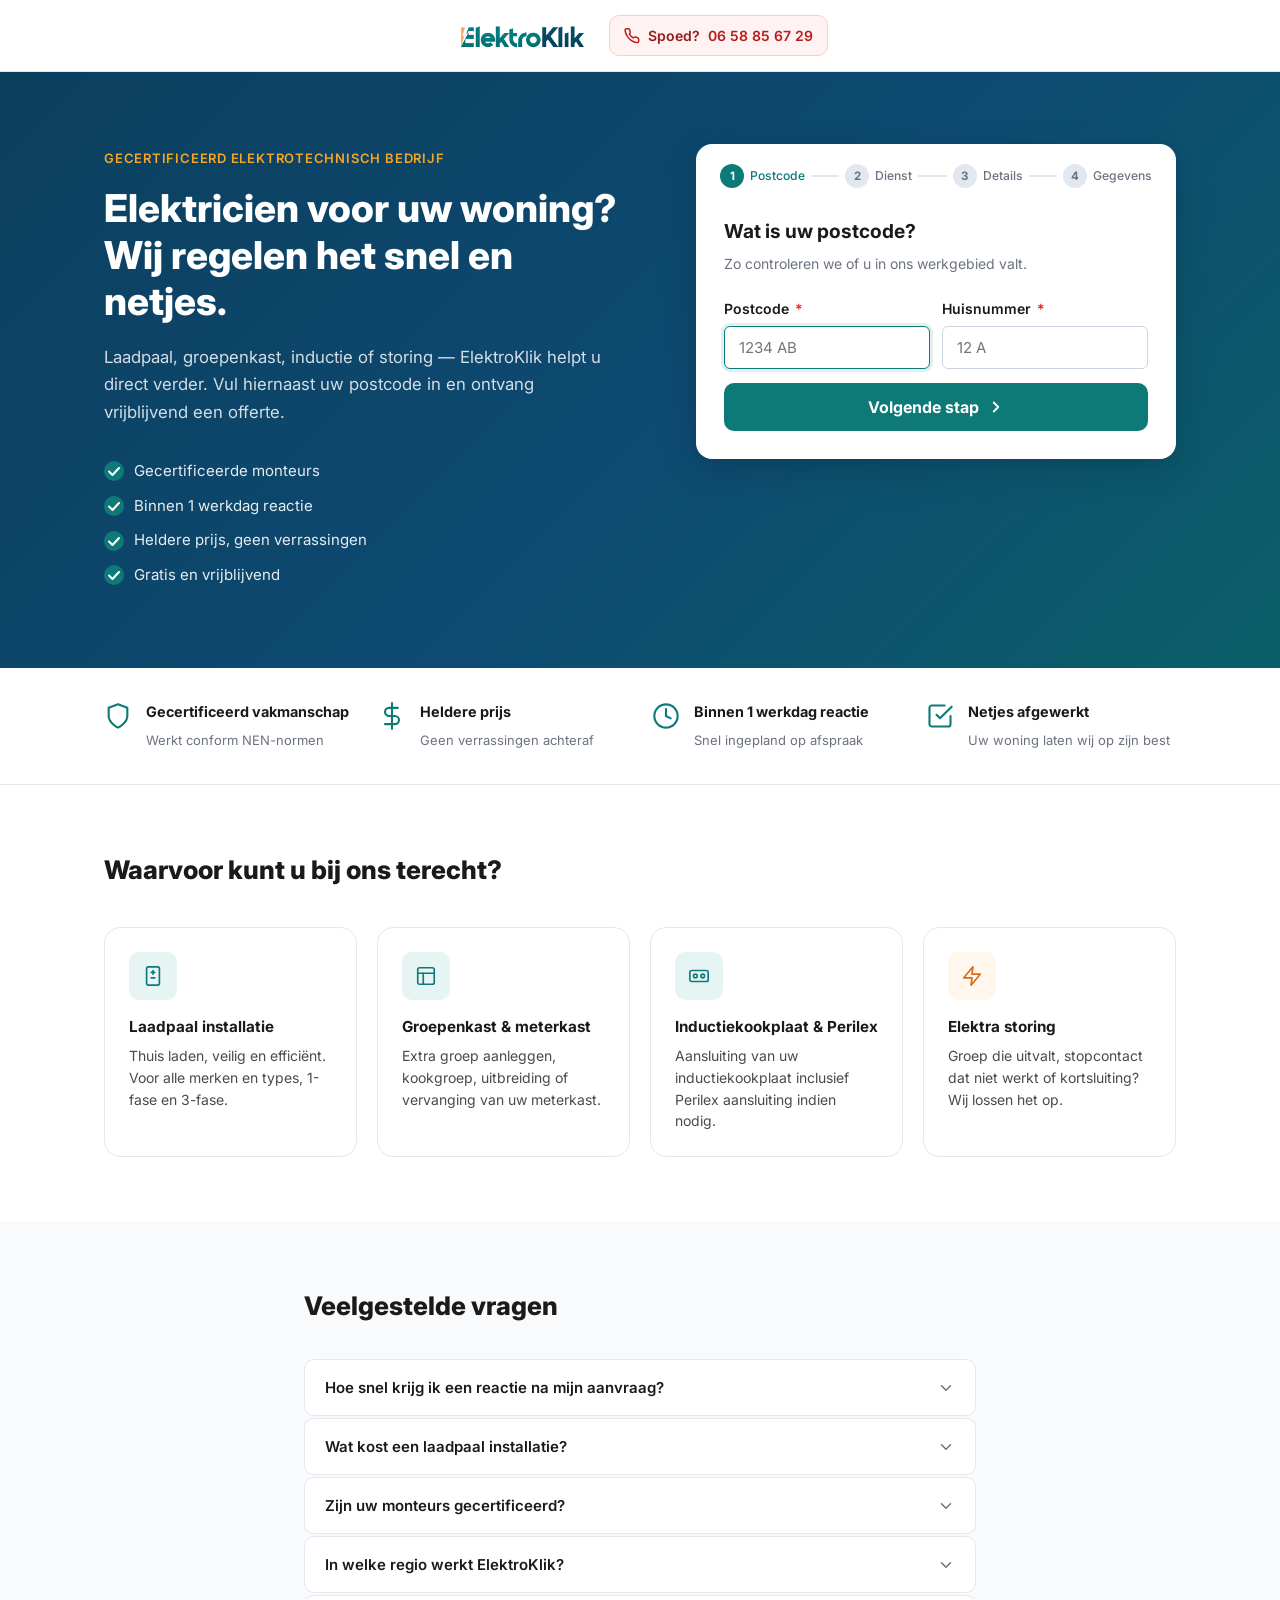
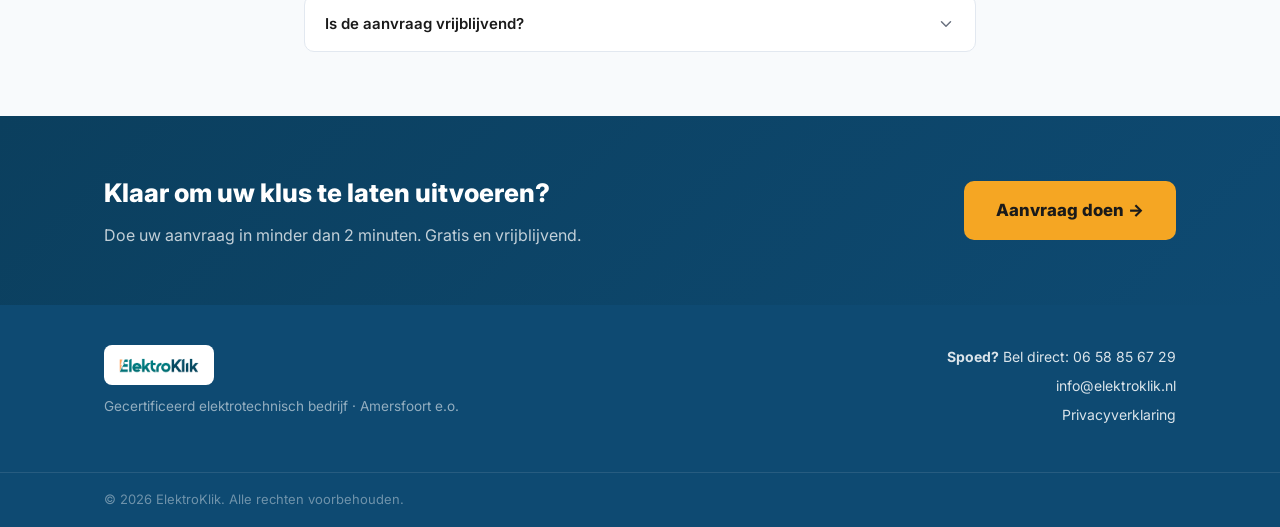
==== commit 1c62dfde: "Add files via upload" ====
--- a/index.html
+++ b/index.html
@@ -1,945 +1,591 @@
 <!DOCTYPE html>
 <html lang="nl">
 <head>
-<meta charset="UTF-8">
-<meta name="viewport" content="width=device-width, initial-scale=1.0">
-<title>Elektricien nodig? ElektroKlik – Laadpaal, groepenkast, storing | Amersfoort e.o.</title>
-<meta name="description" content="ElektroKlik is uw gecertificeerde elektricien voor laadpaal installatie, groepenkast uitbreiden, inductiekookplaat aansluiten en elektra storingen. Snel, veilig en netjes afgewerkt. Vraag direct een offerte aan.">
-<link rel="canonical" href="https://www.elektroklik.nl/">
-<meta property="og:title" content="ElektroKlik – Gecertificeerde elektricien voor thuis">
-<meta property="og:description" content="Laadpaal installeren, groepenkast uitbreiden of een elektra storing oplossen? ElektroKlik regelt het snel, veilig en netjes.">
-<meta property="og:type" content="website">
-<meta property="og:url" content="https://www.elektroklik.nl/">
-<script type="application/ld+json">
-{"@context":"https://schema.org","@type":"ElectricalContractor","name":"ElektroKlik","url":"https://www.elektroklik.nl","telephone":"+31-6-58856729","email":"info@elektroklik.nl","description":"Gecertificeerd elektrotechnisch bedrijf voor laadpaal installatie, groepenkast uitbreiden, inductiekookplaat aansluiten, Perilex aansluiting aanleggen en elektra storingen.","address":{"@type":"PostalAddress","addressLocality":"Amersfoort","addressCountry":"NL"},"areaServed":["Amersfoort","Leusden","Soest","Nijkerk","Hoevelaken","Baarn","Bunschoten"],"priceRange":"€€","openingHoursSpecification":[{"@type":"OpeningHoursSpecification","dayOfWeek":["Monday","Tuesday","Wednesday","Thursday","Friday"],"opens":"08:00","closes":"17:30"}]}
-<\/script>
-<link rel="preconnect" href="https://fonts.googleapis.com">
-<link rel="preconnect" href="https://fonts.gstatic.com" crossorigin>
-<link href="https://fonts.googleapis.com/css2?family=Inter:wght@400;500;600;700;800&display=swap" rel="stylesheet">
-<style>
-*,*::before,*::after{box-sizing:border-box;margin:0;padding:0}
-html{scroll-behavior:smooth;font-size:16px}
-body{font-family:'Inter',system-ui,-apple-system,sans-serif;color:#1a1a1a;background:#fff;line-height:1.65;-webkit-font-smoothing:antialiased}
-a{color:inherit}ul{list-style:none}img,svg{display:block}button{font-family:inherit}
-:root{
-  --teal:#0E7A78;--teal-d:#095e5c;--teal-l:#e6f4f4;
-  --blauw:#0E4A72;--oranje:#F5A623;--oranje-d:#d48a10;
-  --tekst:#1a1a1a;--tekst2:#4a4a4a;--tekst3:#6b7280;
-  --rand:#e2e8f0;--rand2:#cbd5e1;--fout:#dc2626;--succes:#059669;
-  --r6:6px;--r10:10px;--r16:16px;
-}
-.container{max-width:1120px;margin:0 auto;padding:0 24px}
-.verborgen{display:none!important}
-.sectie{padding:64px 0}.sectie-alt{background:#f8fafc}
-
-/* HEADER */
-.header{position:sticky;top:0;z-index:100;background:#fff;border-bottom:1px solid var(--rand);height:64px;display:flex;align-items:center}
-.header-inner{display:flex;align-items:center;justify-content:space-between;gap:16px}
-.logo{display:flex;align-items:center;text-decoration:none;flex-shrink:0}
-.logo img{height:38px;width:auto;display:block}
-.header-spoed{display:flex;align-items:center;gap:8px;background:#fef2f2;border:1px solid #fecaca;border-radius:var(--r10);padding:8px 14px;text-decoration:none;color:#b91c1c;font-size:.875rem;font-weight:600;white-space:nowrap;transition:background .18s}
-.header-spoed:hover{background:#fee2e2}
-.header-spoed svg{width:16px;height:16px;flex-shrink:0}
-
-/* HERO */
-.hero{background:linear-gradient(135deg,#0b3f5e 0%,#0E4A72 55%,#0a6068 100%);padding:72px 0 80px}
-.hero-inner{display:grid;grid-template-columns:1fr 468px;gap:56px;align-items:start}
-.hero-tekst{color:#fff}
-.eyebrow{display:inline-block;font-size:.8125rem;font-weight:600;letter-spacing:.06em;text-transform:uppercase;color:var(--oranje);margin-bottom:16px}
-.hero-tekst h1{font-size:clamp(1.75rem,3vw,2.5rem);font-weight:800;line-height:1.2;margin-bottom:20px;color:#fff}
-.hero-sub{font-size:1.05rem;color:rgba(255,255,255,.82);max-width:480px;margin-bottom:32px;line-height:1.6}
-.hero-checks{display:flex;flex-direction:column;gap:11px}
-.hero-checks li{display:flex;align-items:center;gap:10px;font-size:.9375rem;color:rgba(255,255,255,.9)}
-.hero-checks li svg{width:20px;height:20px;flex-shrink:0}
-
-/* FUNNEL KAART */
-.funnel-kaart{background:#fff;border-radius:var(--r16);box-shadow:0 12px 40px rgba(0,0,0,.14),0 4px 12px rgba(0,0,0,.07);overflow:hidden}
-
-/* Voortgang */
-.voortgang{display:flex;align-items:center;padding:18px 24px 0;margin-bottom:2px}
-.vstap{display:flex;align-items:center;gap:6px;flex-shrink:0}
-.vstap-num{width:24px;height:24px;border-radius:50%;display:flex;align-items:center;justify-content:center;font-size:.7rem;font-weight:700;background:var(--rand);color:var(--tekst3);transition:background .25s,color .25s}
-.vstap-lbl{font-size:.75rem;font-weight:500;color:var(--tekst3);transition:color .25s}
-.vstap.actief .vstap-num{background:var(--teal);color:#fff}
-.vstap.actief .vstap-lbl{color:var(--teal)}
-.vstap.klaar .vstap-num{background:var(--succes);color:#fff}
-.vstap.klaar .vstap-lbl{color:var(--succes)}
-.vlijn{flex:1;height:2px;background:var(--rand);margin:0 6px;border-radius:2px;transition:background .25s}
-.vlijn.klaar{background:var(--succes)}
-
-/* Stap */
-.stap{border:none;padding:20px 24px 24px}
-.stap-kop{margin-bottom:18px}
-.terug{display:inline-flex;align-items:center;gap:4px;background:none;border:none;cursor:pointer;font-size:.8125rem;font-weight:500;color:var(--teal);padding:0;margin-bottom:8px;transition:color .15s}
-.terug:hover{color:var(--teal-d)}
-.terug svg{width:16px;height:16px}
-.stap-titel{font-size:1.15rem;font-weight:700;color:var(--tekst);margin-bottom:4px}
-.stap-sub{font-size:.85rem;color:var(--tekst3)}
-
-/* Velden */
-.veld{display:flex;flex-direction:column;gap:5px;margin-bottom:12px}
-.veld:last-child{margin-bottom:0}
-.veld label{font-size:.85rem;font-weight:600;color:var(--tekst)}
-.veld input[type=text],.veld input[type=tel],.veld input[type=email],.veld textarea{width:100%;padding:10px 13px;border:1.5px solid var(--rand2);border-radius:var(--r6);font-size:.9375rem;font-family:inherit;color:var(--tekst);background:#fff;outline:none;transition:border-color .18s,box-shadow .18s;-webkit-appearance:none;appearance:none}
-.veld input:focus,.veld textarea:focus{border-color:var(--teal);box-shadow:0 0 0 3px rgba(14,122,120,.12)}
-.veld input.fout,.veld textarea.fout{border-color:var(--fout)}
-.veld textarea{resize:vertical;min-height:76px}
-.veld-fout{font-size:.78rem;font-weight:500;color:var(--fout);display:none}
-.veld-fout.zichtbaar{display:block}
-.req{color:var(--fout)}
-
-/* Radio knop groep (Ja/Nee/Weet ik niet stijl) */
-.radio-groep{display:flex;flex-wrap:wrap;gap:8px;margin-top:2px}
-.radio-knop{display:flex;align-items:center;gap:7px;padding:9px 14px;border:1.5px solid var(--rand2);border-radius:var(--r6);cursor:pointer;font-size:.875rem;font-weight:500;color:var(--tekst2);transition:border-color .18s,background .18s,color .18s;background:#fff}
-.radio-knop:hover{border-color:var(--teal);background:var(--teal-l);color:var(--teal)}
-.radio-knop input[type=radio]{position:absolute;opacity:0;width:0;height:0;pointer-events:none}
-.radio-knop.geselecteerd{border-color:var(--teal);background:var(--teal-l);color:var(--teal);font-weight:600}
-
-/* Postcode rij */
-.pc-rij{display:grid;grid-template-columns:1fr 1fr;gap:12px}
-.pc-rij .veld{margin-bottom:0}
-
-/* Veld rij */
-.vrij{display:grid;grid-template-columns:1fr 1fr;gap:12px;margin-bottom:12px}
-.vrij .veld{margin-bottom:0}
-
-/* Dienst kaarten */
-.dienst-grid{display:grid;grid-template-columns:1fr 1fr;gap:9px;margin-bottom:12px}
-.dienst-kaart{display:flex;flex-direction:column;align-items:center;gap:7px;padding:13px 8px;border:1.5px solid var(--rand2);border-radius:var(--r10);cursor:pointer;background:#fff;text-align:center;transition:border-color .18s,background .18s,box-shadow .18s;position:relative}
-.dienst-kaart:hover{border-color:var(--teal);background:var(--teal-l)}
-.dienst-kaart input[type=radio]{position:absolute;opacity:0;width:0;height:0;pointer-events:none}
-.dienst-kaart.geselecteerd{border-color:var(--teal);background:var(--teal-l);box-shadow:0 0 0 3px rgba(14,122,120,.18)}
-.dienst-kaart.storing-kaart.geselecteerd{border-color:#dc6b19;box-shadow:0 0 0 3px rgba(220,107,25,.15);background:#fff7ed}
-.d-ikoon{width:40px;height:40px;border-radius:9px;background:#f1f5f9;display:flex;align-items:center;justify-content:center;color:var(--teal);transition:background .18s}
-.d-ikoon svg{width:20px;height:20px}
-.dienst-kaart:hover .d-ikoon,.dienst-kaart.geselecteerd .d-ikoon{background:rgba(14,122,120,.15)}
-.storing-kaart .d-ikoon{color:#dc6b19}
-.storing-kaart.geselecteerd .d-ikoon{background:rgba(220,107,25,.12)}
-.d-naam{font-size:.78rem;font-weight:600;color:var(--tekst);line-height:1.3}
-
-/* Spoed melding */
-.spoed-melding{display:flex;align-items:flex-start;gap:10px;padding:11px 13px;background:#fff7ed;border:1px solid #fed7aa;border-radius:var(--r10);font-size:.85rem;color:#9a3412;margin-bottom:12px}
-.spoed-melding svg{width:16px;height:16px;flex-shrink:0;margin-top:2px;color:#ea580c}
-.spoed-melding a{color:#9a3412;font-weight:700}
-
-/* Sectie label */
-.veld-sectie-label{font-size:.7rem;font-weight:700;text-transform:uppercase;letter-spacing:.06em;color:var(--tekst3);margin-bottom:6px;margin-top:14px}
-.veld-sectie-label:first-child{margin-top:0}
-
-/* Privacy */
-.privacy-veld{margin-bottom:14px}
-.cb-label{display:flex;align-items:flex-start;gap:10px;cursor:pointer;font-size:.875rem;color:var(--tekst2)}
-.cb-label input[type=checkbox]{width:17px;height:17px;flex-shrink:0;margin-top:2px;accent-color:var(--teal);cursor:pointer}
-.cb-label a{color:var(--teal);text-decoration:underline}
-
-/* Volgende knop */
-.btn-volgende{display:flex;align-items:center;justify-content:center;gap:8px;width:100%;padding:13px 24px;background:var(--teal);color:#fff;border:none;border-radius:var(--r10);font-size:.9375rem;font-weight:700;cursor:pointer;transition:background .18s,transform .12s;margin-top:4px}
-.btn-volgende:hover{background:var(--teal-d)}
-.btn-volgende:active{transform:scale(.985)}
-.btn-volgende svg{width:17px;height:17px}
-.btn-verstuur{background:var(--oranje);color:#1a1a1a}
-.btn-verstuur:hover{background:var(--oranje-d);color:#fff}
-.form-noot{text-align:center;font-size:.75rem;color:var(--tekst3);margin-top:8px}
-
-/* Succes */
-.form-succes{padding:36px 24px;text-align:center}
-.form-succes svg{width:44px;height:44px;margin:0 auto 14px}
-.form-succes h3{font-size:1.2rem;font-weight:700;margin-bottom:8px}
-.form-succes p{font-size:.9rem;color:var(--tekst2);margin-bottom:6px}
-.form-succes a{color:var(--teal);font-weight:600}
-
-/* VERTROUWEN */
-.vertrouwen{background:#fff;border-bottom:1px solid var(--rand);padding:30px 0}
-.vertrouwen-rij{display:grid;grid-template-columns:repeat(4,1fr);gap:20px}
-.vt-item{display:flex;align-items:flex-start;gap:13px}
-.vt-item svg{width:24px;height:24px;flex-shrink:0;margin-top:3px;color:var(--teal)}
-.vt-item strong{display:block;font-size:.85rem;font-weight:700;margin-bottom:2px}
-.vt-item span{font-size:.8rem;color:var(--tekst3)}
-
-/* DIENSTEN */
-.diensten-sectie h2{font-size:1.5rem;font-weight:800;margin-bottom:28px}
-.diensten-rij{display:grid;grid-template-columns:repeat(4,1fr);gap:16px}
-.ds-kaart{padding:22px;border:1px solid var(--rand);border-radius:var(--r16);background:#fff;transition:box-shadow .2s,border-color .2s}
-.ds-kaart:hover{border-color:var(--teal);box-shadow:0 4px 16px rgba(0,0,0,.1)}
-.ds-ikoon{width:44px;height:44px;border-radius:var(--r10);background:var(--teal-l);color:var(--teal);display:flex;align-items:center;justify-content:center;margin-bottom:12px}
-.ds-ikoon svg{width:22px;height:22px}
-.ds-ikoon.storing{background:#fff7ed;color:#dc6b19}
-.ds-kaart h3{font-size:.9375rem;font-weight:700;margin-bottom:6px}
-.ds-kaart p{font-size:.85rem;color:var(--tekst2);line-height:1.55}
-
-/* FAQ */
-.faq-inner{max-width:700px;margin:0 auto}
-.faq-inner h2{font-size:1.5rem;font-weight:800;margin-bottom:24px}
-.faq-lijst{display:flex;flex-direction:column;gap:2px}
-.faq-item{border:1px solid var(--rand);border-radius:var(--r10);background:#fff;overflow:hidden}
-.faq-vraag{display:flex;align-items:center;justify-content:space-between;gap:12px;width:100%;padding:16px 18px;background:none;border:none;cursor:pointer;font-family:inherit;font-size:.9rem;font-weight:600;color:var(--tekst);text-align:left;transition:background .15s}
-.faq-vraag:hover{background:#f8fafc}
-.faq-vraag svg{width:17px;height:17px;flex-shrink:0;color:var(--tekst3);transition:transform .22s}
-.faq-vraag[aria-expanded=true] svg{transform:rotate(180deg)}
-.faq-antwoord{padding:0 18px 16px;border-top:1px solid var(--rand)}
-.faq-antwoord p{font-size:.875rem;color:var(--tekst2);line-height:1.65}
-
-/* CTA SLOT */
-.cta-slot{background:linear-gradient(135deg,#0b3f5e 0%,#0E4A72 100%);padding:52px 0}
-.cta-slot-inner{display:flex;align-items:center;justify-content:space-between;gap:32px}
-.cta-slot h2{font-size:1.5rem;font-weight:800;color:#fff;margin-bottom:8px}
-.cta-slot p{color:rgba(255,255,255,.75);font-size:.95rem}
-.btn-cta{display:inline-flex;align-items:center;padding:15px 30px;background:var(--oranje);color:#1a1a1a;border-radius:var(--r10);font-size:1rem;font-weight:800;text-decoration:none;white-space:nowrap;flex-shrink:0;transition:background .18s,transform .12s}
-.btn-cta:hover{background:var(--oranje-d);color:#fff}
-
-/* FOOTER */
-.footer{background:var(--blauw);color:rgba(255,255,255,.85)}
-.footer-inner{display:grid;grid-template-columns:1fr auto;gap:40px;padding:36px 0;align-items:start}
-.footer-merk img{height:32px;width:auto;filter:brightness(0) invert(1);opacity:.9}
-.footer-merk p{font-size:.82rem;color:rgba(255,255,255,.5);margin-top:8px}
-.footer-contact{text-align:right}
-.footer-contact p{font-size:.85rem;margin-bottom:6px}
-.footer-contact a{color:rgba(255,255,255,.85);text-decoration:none}
-.footer-contact a:hover{color:#fff;text-decoration:underline}
-.footer-bottom{border-top:1px solid rgba(255,255,255,.1);padding:14px 0}
-.footer-bottom p{font-size:.8rem;color:rgba(255,255,255,.4)}
-
-/* STICKY SPOED */
-.sticky-spoed{display:none;position:fixed;bottom:20px;right:20px;z-index:200;background:#dc2626;color:#fff;padding:13px 17px;border-radius:50px;text-decoration:none;font-size:.875rem;font-weight:700;align-items:center;gap:8px;box-shadow:0 4px 16px rgba(220,38,38,.4);transition:background .18s}
-.sticky-spoed svg{width:18px;height:18px}
-.sticky-spoed:hover{background:#b91c1c}
-
-:focus-visible{outline:2px solid var(--teal);outline-offset:2px}
-@keyframes stapIn{from{opacity:0;transform:translateY(8px)}to{opacity:1;transform:translateY(0)}}
-.stap:not(.verborgen){animation:stapIn .2s ease-out}
-@media(prefers-reduced-motion:reduce){*,*::before,*::after{animation:none!important;transition:none!important}}
-
-@media(max-width:1024px){
-  .hero-inner{grid-template-columns:1fr;gap:36px}
-  .hero-sub{max-width:100%}
-  .funnel-kaart{max-width:520px}
-  .diensten-rij{grid-template-columns:repeat(2,1fr)}
-  .vertrouwen-rij{grid-template-columns:repeat(2,1fr)}
-  .cta-slot-inner{flex-direction:column;text-align:center}
-}
-@media(max-width:640px){
-  .hero{padding:40px 0 44px}
-  .hero-tekst h1{font-size:1.55rem}
-  .hero-sub{font-size:.95rem}
-  .header-spoed .spoed-label{display:none}
-  .funnel-kaart{border-radius:var(--r10)}
-  .stap{padding:16px 16px 20px}
-  .voortgang{padding:14px 16px 0}
-  .vstap-lbl{display:none}
-  .pc-rij{grid-template-columns:1fr 1fr}
-  .vrij{grid-template-columns:1fr}
-  .dienst-grid{gap:7px}
-  .d-ikoon{width:34px;height:34px;border-radius:7px}
-  .d-ikoon svg{width:17px;height:17px}
-  .d-naam{font-size:.74rem}
-  .radio-groep{gap:6px}
-  .radio-knop{padding:8px 11px;font-size:.82rem}
-  .diensten-rij{grid-template-columns:1fr;gap:10px}
-  .vertrouwen-rij{grid-template-columns:1fr;gap:14px}
-  .vertrouwen{padding:22px 0}
-  .cta-slot{padding:36px 0}
-  .cta-slot h2{font-size:1.2rem}
-  .btn-cta{width:100%;justify-content:center}
-  .footer-inner{grid-template-columns:1fr;gap:18px}
-  .footer-contact{text-align:left}
-  .sticky-spoed{display:flex}
-}
-</style>
+  <meta charset="UTF-8" />
+  <meta name="viewport" content="width=device-width, initial-scale=1.0" />
+
+  <title>Elektricien nodig? ElektroKlik – Laadpaal, groepenkast, storing & meer | Amersfoort e.o.</title>
+  <meta name="description" content="ElektroKlik is uw gecertificeerde elektricien voor laadpaal installatie, groepenkast uitbreiden, inductiekookplaat aansluiten en elektra storingen. Snel, veilig en netjes afgewerkt. Vraag direct een offerte aan." />
+  <meta name="keywords" content="laadpaal installatie, laadpaal installeren, groepenkast uitbreiden, extra groep aanleggen, kookgroep aanleggen, inductiekookplaat aansluiten, perilex aansluiting aanleggen, elektra storing oplossen, elektricien amersfoort, elektricien leusden, elektricien soest, elektricien nijkerk" />
+  <link rel="canonical" href="https://www.elektroklik.nl/" />
+
+  <!-- Open Graph -->
+  <meta property="og:title" content="ElektroKlik – Gecertificeerde elektricien voor thuis" />
+  <meta property="og:description" content="Laadpaal installeren, groepenkast uitbreiden of een elektra storing oplossen? ElektroKlik regelt het snel, veilig en netjes." />
+  <meta property="og:type" content="website" />
+  <meta property="og:url" content="https://www.elektroklik.nl/" />
+  <meta property="og:image" content="https://www.elektroklik.nl/img/elektroklik-logo.png" />
+
+  <!-- Schema.org LocalBusiness -->
+  <script type="application/ld+json">
+  {
+    "@context": "https://schema.org",
+    "@type": "ElectricalContractor",
+    "name": "ElektroKlik",
+    "url": "https://www.elektroklik.nl",
+    "telephone": "+31-6-58856729",
+    "email": "info@elektroklik.nl",
+    "description": "Gecertificeerd elektrotechnisch bedrijf voor laadpaal installatie, groepenkast uitbreiden, inductiekookplaat aansluiten, Perilex aansluiting aanleggen en elektra storingen.",
+    "address": {
+      "@type": "PostalAddress",
+      "addressLocality": "Amersfoort",
+      "addressCountry": "NL"
+    },
+    "areaServed": ["Amersfoort","Leusden","Soest","Nijkerk","Hoevelaken","Baarn","Bunschoten"],
+    "priceRange": "€€",
+    "openingHoursSpecification": [
+      {
+        "@type": "OpeningHoursSpecification",
+        "dayOfWeek": ["Monday","Tuesday","Wednesday","Thursday","Friday"],
+        "opens": "08:00",
+        "closes": "17:30"
+      }
+    ]
+  }
+  </script>
+
+  <link rel="icon" type="image/png" href="img/elektroklik-logo.png" />
+  <link rel="stylesheet" href="css/style.css" />
+  <link rel="preconnect" href="https://fonts.googleapis.com" />
+  <link rel="preconnect" href="https://fonts.gstatic.com" crossorigin />
+  <link href="https://fonts.googleapis.com/css2?family=Inter:wght@400;500;600;700;800&display=swap" rel="stylesheet" />
 </head>
 <body>
 
-<header class="header" role="banner">
-  <div class="container header-inner">
-    <a href="#" class="logo" aria-label="ElektroKlik – naar de homepagina">
-      <img src="''' + logo_src + '''" alt="ElektroKlik" width="160" height="38">
-    </a>
-    <a href="tel:+31658856729" class="header-spoed" aria-label="Bel ElektroKlik voor spoed">
-      <svg xmlns="http://www.w3.org/2000/svg" viewBox="0 0 24 24" fill="none" stroke="currentColor" stroke-width="2.2" stroke-linecap="round" stroke-linejoin="round" aria-hidden="true"><path d="M22 16.92v3a2 2 0 0 1-2.18 2 19.79 19.79 0 0 1-8.63-3.07A19.5 19.5 0 0 1 4.69 12 19.79 19.79 0 0 1 1.61 3.48 2 2 0 0 1 3.6 1.28h3a2 2 0 0 1 2 1.72c.127.96.361 1.903.7 2.81a2 2 0 0 1-.45 2.11L7.91 8.91a16 16 0 0 0 6 6l.95-.95a2 2 0 0 1 2.11-.45c.907.339 1.85.573 2.81.7A2 2 0 0 1 21.72 16.27z"/></svg>
-      <span class="spoed-label">Spoed?&nbsp;</span>
-      <span>06 58 85 67 29</span>
-    </a>
-  </div>
-</header>
-
-<main>
-<section class="hero">
-  <div class="container hero-inner">
-    <div class="hero-tekst">
-      <p class="eyebrow">Gecertificeerd elektrotechnisch bedrijf</p>
-      <h1>Elektricien voor uw woning?<br>Wij regelen het snel en netjes.</h1>
-      <p class="hero-sub">Laadpaal, groepenkast, inductie of storing — ElektroKlik helpt u direct verder. Vul uw postcode in en ontvang vrijblijvend een offerte.</p>
-      <ul class="hero-checks" role="list">
-        <li><svg xmlns="http://www.w3.org/2000/svg" viewBox="0 0 20 20" width="20" height="20" aria-hidden="true"><circle cx="10" cy="10" r="10" fill="#0E7A78"/><polyline points="5,10.5 8.5,14 15,7" stroke="#fff" stroke-width="2" stroke-linecap="round" stroke-linejoin="round" fill="none"/></svg>Gecertificeerde monteurs</li>
-        <li><svg xmlns="http://www.w3.org/2000/svg" viewBox="0 0 20 20" width="20" height="20" aria-hidden="true"><circle cx="10" cy="10" r="10" fill="#0E7A78"/><polyline points="5,10.5 8.5,14 15,7" stroke="#fff" stroke-width="2" stroke-linecap="round" stroke-linejoin="round" fill="none"/></svg>Binnen 1 werkdag reactie</li>
-        <li><svg xmlns="http://www.w3.org/2000/svg" viewBox="0 0 20 20" width="20" height="20" aria-hidden="true"><circle cx="10" cy="10" r="10" fill="#0E7A78"/><polyline points="5,10.5 8.5,14 15,7" stroke="#fff" stroke-width="2" stroke-linecap="round" stroke-linejoin="round" fill="none"/></svg>Heldere prijs, geen verrassingen</li>
-        <li><svg xmlns="http://www.w3.org/2000/svg" viewBox="0 0 20 20" width="20" height="20" aria-hidden="true"><circle cx="10" cy="10" r="10" fill="#0E7A78"/><polyline points="5,10.5 8.5,14 15,7" stroke="#fff" stroke-width="2" stroke-linecap="round" stroke-linejoin="round" fill="none"/></svg>Gratis en vrijblijvend</li>
-      </ul>
+  <!-- HEADER -->
+  <header class="site-header" role="banner">
+    <div class="container header-inner">
+      <a href="#" class="logo" aria-label="ElektroKlik – naar de homepagina">
+        <img src="img/elektroklik-logo.png" alt="ElektroKlik" class="logo-img" />
+      </a>
+      <a href="tel:+31658856729" class="header-spoed" aria-label="Bel ElektroKlik voor spoed">
+        <svg xmlns="http://www.w3.org/2000/svg" width="16" height="16" viewBox="0 0 24 24" fill="none" stroke="currentColor" stroke-width="2.2" stroke-linecap="round" stroke-linejoin="round" aria-hidden="true"><path d="M22 16.92v3a2 2 0 0 1-2.18 2 19.79 19.79 0 0 1-8.63-3.07A19.5 19.5 0 0 1 4.69 12 19.79 19.79 0 0 1 1.61 3.48 2 2 0 0 1 3.6 1.28h3a2 2 0 0 1 2 1.72c.127.96.361 1.903.7 2.81a2 2 0 0 1-.45 2.11L7.91 8.91a16 16 0 0 0 6 6l.95-.95a2 2 0 0 1 2.11-.45c.907.339 1.85.573 2.81.7A2 2 0 0 1 21.72 16.27z"/></svg>
+        <span class="spoed-label">Spoed?</span>
+        <span class="spoed-nr">06 58 85 67 29</span>
+      </a>
     </div>
-
-    <div class="funnel-kaart" id="funnelKaart" aria-live="polite">
-      <!-- Voortgangsbalk: 4 stappen -->
-      <div class="voortgang" aria-hidden="true">
-        <div class="vstap actief" id="vstap1"><span class="vstap-num">1</span><span class="vstap-lbl">Postcode</span></div>
-        <div class="vlijn" id="vlijn1"></div>
-        <div class="vstap" id="vstap2"><span class="vstap-num">2</span><span class="vstap-lbl">Dienst</span></div>
-        <div class="vlijn" id="vlijn2"></div>
-        <div class="vstap" id="vstap3"><span class="vstap-num">3</span><span class="vstap-lbl">Situatie</span></div>
-        <div class="vlijn" id="vlijn3"></div>
-        <div class="vstap" id="vstap4"><span class="vstap-num">4</span><span class="vstap-lbl">Gegevens</span></div>
-      </div>
-
-      <form id="aanvraagForm" novalidate>
-
-        <!-- STAP 1: Postcode -->
-        <fieldset class="stap" id="stap1">
-          <div class="stap-kop">
-            <h2 class="stap-titel">Wat is uw postcode?</h2>
-            <p class="stap-sub">Zo controleren we of u in ons werkgebied valt.</p>
-          </div>
-          <div class="pc-rij">
-            <div class="veld">
-              <label for="postcode">Postcode <span class="req">*</span></label>
-              <input type="text" id="postcode" name="postcode" placeholder="1234 AB" maxlength="7" autocomplete="postal-code" inputmode="text">
-              <span class="veld-fout" id="fout-postcode">Vul een geldige postcode in (bijv. 3811 AB).</span>
-            </div>
-            <div class="veld">
-              <label for="huisnummer">Huisnummer <span class="req">*</span></label>
-              <input type="text" id="huisnummer" name="huisnummer" placeholder="12 A" autocomplete="address-line2">
-              <span class="veld-fout" id="fout-huisnummer">Vul uw huisnummer in.</span>
-            </div>
-          </div>
-          <button type="button" class="btn-volgende" onclick="naarStap(2)">Volgende stap <svg xmlns="http://www.w3.org/2000/svg" viewBox="0 0 24 24" fill="none" stroke="currentColor" stroke-width="2.5" stroke-linecap="round" stroke-linejoin="round" aria-hidden="true"><polyline points="9 18 15 12 9 6"/></svg></button>
-        </fieldset>
-
-        <!-- STAP 2: Dienst kiezen -->
-        <fieldset class="stap verborgen" id="stap2">
-          <div class="stap-kop">
-            <button type="button" class="terug" onclick="naarStap(1)"><svg xmlns="http://www.w3.org/2000/svg" viewBox="0 0 24 24" fill="none" stroke="currentColor" stroke-width="2.5" stroke-linecap="round" stroke-linejoin="round" aria-hidden="true"><polyline points="15 18 9 12 15 6"/></svg>Terug</button>
-            <h2 class="stap-titel">Wat mag ik voor u doen?</h2>
-            <p class="stap-sub">Kies de dienst waarvoor u een offerte wilt.</p>
-          </div>
-          <div class="dienst-grid" role="radiogroup" aria-label="Kies een dienst">
-            <label class="dienst-kaart" id="dk-laadpaal">
-              <input type="radio" name="dienst" value="laadpaal">
-              <div class="d-ikoon"><svg xmlns="http://www.w3.org/2000/svg" viewBox="0 0 24 24" fill="none" stroke="currentColor" stroke-width="1.8" stroke-linecap="round" stroke-linejoin="round" aria-hidden="true"><rect x="5" y="2" width="14" height="20" rx="2"/><line x1="12" y1="6" x2="12" y2="10"/><line x1="10" y1="8" x2="14" y2="8"/><line x1="10" y1="14" x2="14" y2="14"/></svg></div>
-              <span class="d-naam">Laadpaal installatie</span>
-            </label>
-            <label class="dienst-kaart" id="dk-groepenkast">
-              <input type="radio" name="dienst" value="groepenkast">
-              <div class="d-ikoon"><svg xmlns="http://www.w3.org/2000/svg" viewBox="0 0 24 24" fill="none" stroke="currentColor" stroke-width="1.8" stroke-linecap="round" stroke-linejoin="round" aria-hidden="true"><rect x="3" y="3" width="18" height="18" rx="2"/><line x1="3" y1="9" x2="21" y2="9"/><line x1="9" y1="9" x2="9" y2="21"/></svg></div>
-              <span class="d-naam">Groepenkast</span>
-            </label>
-            <label class="dienst-kaart" id="dk-inductie">
-              <input type="radio" name="dienst" value="inductie">
-              <div class="d-ikoon"><svg xmlns="http://www.w3.org/2000/svg" viewBox="0 0 24 24" fill="none" stroke="currentColor" stroke-width="1.8" stroke-linecap="round" stroke-linejoin="round" aria-hidden="true"><rect x="2" y="6" width="20" height="12" rx="2"/><circle cx="8" cy="12" r="2"/><circle cx="16" cy="12" r="2"/></svg></div>
-              <span class="d-naam">Inductiekookplaat</span>
-            </label>
-            <label class="dienst-kaart" id="dk-perilex">
-              <input type="radio" name="dienst" value="perilex">
-              <div class="d-ikoon"><svg xmlns="http://www.w3.org/2000/svg" viewBox="0 0 24 24" fill="none" stroke="currentColor" stroke-width="1.8" stroke-linecap="round" stroke-linejoin="round" aria-hidden="true"><circle cx="12" cy="12" r="9"/><circle cx="9" cy="10" r="1.5"/><circle cx="15" cy="10" r="1.5"/><circle cx="12" cy="15" r="1.5"/></svg></div>
-              <span class="d-naam">Perilex aansluiting</span>
-            </label>
-            <label class="dienst-kaart storing-kaart" id="dk-storing">
-              <input type="radio" name="dienst" value="storing">
-              <div class="d-ikoon storing"><svg xmlns="http://www.w3.org/2000/svg" viewBox="0 0 24 24" fill="none" stroke="currentColor" stroke-width="1.8" stroke-linecap="round" stroke-linejoin="round" aria-hidden="true"><polygon points="13 2 3 14 12 14 11 22 21 10 12 10 13 2"/></svg></div>
-              <span class="d-naam">Elektra storing</span>
-            </label>
-          </div>
-          <span class="veld-fout" id="fout-dienst">Kies een dienst om verder te gaan.</span>
-          <div class="spoed-melding verborgen" id="spoedMelding">
-            <svg xmlns="http://www.w3.org/2000/svg" viewBox="0 0 24 24" fill="none" stroke="currentColor" stroke-width="2" stroke-linecap="round" stroke-linejoin="round" aria-hidden="true"><polygon points="13 2 3 14 12 14 11 22 21 10 12 10 13 2"/></svg>
-            <span>Heeft u <strong>spoed</strong>? Bel ons direct: <a href="tel:+31658856729">06 58 85 67 29</a></span>
-          </div>
-          <button type="button" class="btn-volgende" onclick="naarStap(3)">Volgende stap <svg xmlns="http://www.w3.org/2000/svg" viewBox="0 0 24 24" fill="none" stroke="currentColor" stroke-width="2.5" stroke-linecap="round" stroke-linejoin="round" aria-hidden="true"><polyline points="9 18 15 12 9 6"/></svg></button>
-        </fieldset>
-
-        <!-- STAP 3: Dienstspecifieke vragen -->
-        <fieldset class="stap verborgen" id="stap3">
-          <div class="stap-kop">
-            <button type="button" class="terug" onclick="naarStap(2)"><svg xmlns="http://www.w3.org/2000/svg" viewBox="0 0 24 24" fill="none" stroke="currentColor" stroke-width="2.5" stroke-linecap="round" stroke-linejoin="round" aria-hidden="true"><polyline points="15 18 9 12 15 6"/></svg>Terug</button>
-            <h2 class="stap-titel" id="stap3Titel">Uw situatie</h2>
-            <p class="stap-sub">Zo kunnen wij u een betere offerte geven.</p>
-          </div>
-
-          <!-- === LAADPAAL VRAGEN === -->
-          <div id="vragen-laadpaal" class="dienst-vragen verborgen">
-            <div class="veld">
-              <label>Voor welk automerk is de laadpaal bedoeld?</label>
-              <input type="text" name="lp_automerk" placeholder="Bijv. Tesla, Volkswagen, Volvo…">
-            </div>
-            <div class="veld">
-              <p class="veld-sectie-label">Heeft u een slimme meter?</p>
-              <div class="radio-groep" role="radiogroup" aria-label="Slimme meter">
-                <label class="radio-knop"><input type="radio" name="lp_slimmemeter" value="Ja">Ja</label>
-                <label class="radio-knop"><input type="radio" name="lp_slimmemeter" value="Nee">Nee</label>
-                <label class="radio-knop"><input type="radio" name="lp_slimmemeter" value="Weet ik niet">Weet ik niet</label>
-              </div>
-            </div>
-            <div class="veld">
-              <p class="veld-sectie-label">Wilt u laadkosten registreren of declareren?</p>
-              <div class="radio-groep" role="radiogroup" aria-label="Laadkosten registreren">
-                <label class="radio-knop"><input type="radio" name="lp_registratie" value="Ja">Ja</label>
-                <label class="radio-knop"><input type="radio" name="lp_registratie" value="Nee">Nee</label>
-                <label class="radio-knop"><input type="radio" name="lp_registratie" value="Weet ik niet">Weet ik niet</label>
-              </div>
-            </div>
-            <div class="veld">
-              <p class="veld-sectie-label">Welke stroomaansluiting heeft u?</p>
-              <div class="radio-groep" role="radiogroup" aria-label="Stroomaansluiting">
-                <label class="radio-knop"><input type="radio" name="lp_fase" value="1-fase">1-fase</label>
-                <label class="radio-knop"><input type="radio" name="lp_fase" value="3-fase">3-fase</label>
-                <label class="radio-knop"><input type="radio" name="lp_fase" value="Weet ik niet – graag advies">Weet ik niet – graag advies</label>
-              </div>
-            </div>
-            <div class="veld">
-              <p class="veld-sectie-label">Heeft uw woning een kruipruimte?</p>
-              <div class="radio-groep" role="radiogroup" aria-label="Kruipruimte">
-                <label class="radio-knop"><input type="radio" name="lp_kruipruimte" value="Ja">Ja</label>
-                <label class="radio-knop"><input type="radio" name="lp_kruipruimte" value="Nee">Nee</label>
-                <label class="radio-knop"><input type="radio" name="lp_kruipruimte" value="Weet ik niet">Weet ik niet</label>
-              </div>
-            </div>
-            <div class="veld">
-              <p class="veld-sectie-label">Gewenste montage (optioneel)</p>
-              <div class="radio-groep" role="radiogroup" aria-label="Montage type">
-                <label class="radio-knop"><input type="radio" name="lp_montage" value="Wandmontage">Wandmontage</label>
-                <label class="radio-knop"><input type="radio" name="lp_montage" value="Paal – harde ondergrond">Paal, harde ondergrond</label>
-                <label class="radio-knop"><input type="radio" name="lp_montage" value="Paal – zachte ondergrond">Paal, zachte ondergrond</label>
-              </div>
-            </div>
-          </div>
-
-          <!-- === GROEPENKAST VRAGEN === -->
-          <div id="vragen-groepenkast" class="dienst-vragen verborgen">
-            <div class="veld">
-              <p class="veld-sectie-label">Wat wilt u laten doen?</p>
-              <div class="radio-groep" role="radiogroup" aria-label="Groepenkast werkzaamheden">
-                <label class="radio-knop"><input type="radio" name="gk_werk" value="Extra groep aanleggen">Extra groep aanleggen</label>
-                <label class="radio-knop"><input type="radio" name="gk_werk" value="Kookgroep aanleggen">Kookgroep aanleggen</label>
-                <label class="radio-knop"><input type="radio" name="gk_werk" value="Groepenkast uitbreiden">Groepenkast uitbreiden</label>
-                <label class="radio-knop"><input type="radio" name="gk_werk" value="Groepenkast vervangen">Groepenkast vervangen</label>
-                <label class="radio-knop"><input type="radio" name="gk_werk" value="Weet ik niet – graag advies">Weet ik niet – graag advies</label>
-              </div>
-            </div>
-            <div class="veld">
-              <p class="veld-sectie-label">Wat is uw huidige stroomaansluiting?</p>
-              <div class="radio-groep" role="radiogroup" aria-label="Stroomaansluiting groepenkast">
-                <label class="radio-knop"><input type="radio" name="gk_fase" value="1-fase (25A)">1-fase (25A)</label>
-                <label class="radio-knop"><input type="radio" name="gk_fase" value="3-fase (25A)">3-fase (25A)</label>
-                <label class="radio-knop"><input type="radio" name="gk_fase" value="3-fase (3x25A)">3-fase (3×25A)</label>
-                <label class="radio-knop"><input type="radio" name="gk_fase" value="Weet ik niet">Weet ik niet</label>
-              </div>
-            </div>
-            <div class="veld">
-              <p class="veld-sectie-label">Heeft uw woning een kruipruimte?</p>
-              <div class="radio-groep" role="radiogroup" aria-label="Kruipruimte groepenkast">
-                <label class="radio-knop"><input type="radio" name="gk_kruipruimte" value="Ja">Ja</label>
-                <label class="radio-knop"><input type="radio" name="gk_kruipruimte" value="Nee">Nee</label>
-                <label class="radio-knop"><input type="radio" name="gk_kruipruimte" value="Weet ik niet">Weet ik niet</label>
-              </div>
-            </div>
-          </div>
-
-          <!-- === INDUCTIE VRAGEN === -->
-          <div id="vragen-inductie" class="dienst-vragen verborgen">
-            <div class="veld">
-              <p class="veld-sectie-label">Heeft u al een inductiekookplaat?</p>
-              <div class="radio-groep" role="radiogroup" aria-label="Inductiekookplaat aanwezig">
-                <label class="radio-knop"><input type="radio" name="in_kookplaat" value="Ja, moet alleen aangesloten worden">Ja, moet alleen aangesloten worden</label>
-                <label class="radio-knop"><input type="radio" name="in_kookplaat" value="Nee, nog niet">Nee, nog niet</label>
-              </div>
-            </div>
-            <div class="veld">
-              <p class="veld-sectie-label">Is er al een Perilex aansluiting aanwezig?</p>
-              <div class="radio-groep" role="radiogroup" aria-label="Perilex aanwezig">
-                <label class="radio-knop"><input type="radio" name="in_perilex" value="Ja">Ja</label>
-                <label class="radio-knop"><input type="radio" name="in_perilex" value="Nee – moet nog aangelegd worden">Nee – moet nog aangelegd worden</label>
-                <label class="radio-knop"><input type="radio" name="in_perilex" value="Weet ik niet">Weet ik niet</label>
-              </div>
-            </div>
-            <div class="veld">
-              <p class="veld-sectie-label">Wat is uw huidige stroomaansluiting?</p>
-              <div class="radio-groep" role="radiogroup" aria-label="Stroomaansluiting inductie">
-                <label class="radio-knop"><input type="radio" name="in_fase" value="1-fase">1-fase</label>
-                <label class="radio-knop"><input type="radio" name="in_fase" value="3-fase">3-fase</label>
-                <label class="radio-knop"><input type="radio" name="in_fase" value="Weet ik niet">Weet ik niet</label>
-              </div>
-            </div>
-          </div>
-
-          <!-- === PERILEX VRAGEN === -->
-          <div id="vragen-perilex" class="dienst-vragen verborgen">
-            <div class="veld">
-              <p class="veld-sectie-label">Waarvoor heeft u de Perilex aansluiting nodig?</p>
-              <div class="radio-groep" role="radiogroup" aria-label="Doel Perilex">
-                <label class="radio-knop"><input type="radio" name="px_doel" value="Inductiekookplaat">Inductiekookplaat</label>
-                <label class="radio-knop"><input type="radio" name="px_doel" value="Wasdroger">Wasdroger</label>
-                <label class="radio-knop"><input type="radio" name="px_doel" value="Anders">Anders</label>
-              </div>
-            </div>
-            <div class="veld">
-              <p class="veld-sectie-label">Is er al een kookgroep (16A) aanwezig in de meterkast?</p>
-              <div class="radio-groep" role="radiogroup" aria-label="Kookgroep aanwezig">
-                <label class="radio-knop"><input type="radio" name="px_kookgroep" value="Ja">Ja</label>
-                <label class="radio-knop"><input type="radio" name="px_kookgroep" value="Nee">Nee</label>
-                <label class="radio-knop"><input type="radio" name="px_kookgroep" value="Weet ik niet">Weet ik niet</label>
-              </div>
-            </div>
-            <div class="veld">
-              <p class="veld-sectie-label">Wat is uw huidige stroomaansluiting?</p>
-              <div class="radio-groep" role="radiogroup" aria-label="Stroomaansluiting perilex">
-                <label class="radio-knop"><input type="radio" name="px_fase" value="1-fase">1-fase</label>
-                <label class="radio-knop"><input type="radio" name="px_fase" value="3-fase">3-fase</label>
-                <label class="radio-knop"><input type="radio" name="px_fase" value="Weet ik niet">Weet ik niet</label>
-              </div>
-            </div>
-          </div>
-
-          <!-- === STORING VRAGEN === -->
-          <div id="vragen-storing" class="dienst-vragen verborgen">
-            <div class="veld">
-              <p class="veld-sectie-label">Wat is het probleem?</p>
-              <div class="radio-groep" role="radiogroup" aria-label="Soort storing">
-                <label class="radio-knop"><input type="radio" name="st_probleem" value="Groep valt steeds uit">Groep valt steeds uit</label>
-                <label class="radio-knop"><input type="radio" name="st_probleem" value="Stopcontact werkt niet">Stopcontact werkt niet</label>
-                <label class="radio-knop"><input type="radio" name="st_probleem" value="Licht doet het niet">Licht doet het niet</label>
-                <label class="radio-knop"><input type="radio" name="st_probleem" value="Kortsluiting">Kortsluiting</label>
-                <label class="radio-knop"><input type="radio" name="st_probleem" value="Zekering springt er uit">Zekering springt er uit</label>
-                <label class="radio-knop"><input type="radio" name="st_probleem" value="Anders">Anders</label>
-              </div>
-            </div>
-            <div class="veld">
-              <p class="veld-sectie-label">Hoe lang speelt dit al?</p>
-              <div class="radio-groep" role="radiogroup" aria-label="Duur storing">
-                <label class="radio-knop"><input type="radio" name="st_duur" value="Net begonnen">Net begonnen</label>
-                <label class="radio-knop"><input type="radio" name="st_duur" value="Paar dagen">Paar dagen</label>
-                <label class="radio-knop"><input type="radio" name="st_duur" value="Al langer">Al langer</label>
-              </div>
-            </div>
-            <div class="veld">
-              <p class="veld-sectie-label">Is dit spoed?</p>
-              <div class="radio-groep" role="radiogroup" aria-label="Spoed storing">
-                <label class="radio-knop"><input type="radio" name="st_spoed" value="Ja – zo snel mogelijk">Ja – zo snel mogelijk</label>
-                <label class="radio-knop"><input type="radio" name="st_spoed" value="Nee – op afspraak is prima">Nee – op afspraak is prima</label>
-              </div>
-            </div>
-            <div class="spoed-melding" id="spoedMelding2" style="display:none">
-              <svg xmlns="http://www.w3.org/2000/svg" viewBox="0 0 24 24" fill="none" stroke="currentColor" stroke-width="2" stroke-linecap="round" stroke-linejoin="round" aria-hidden="true"><polygon points="13 2 3 14 12 14 11 22 21 10 12 10 13 2"/></svg>
-              <span>Heeft u spoed? Bel ons direct: <a href="tel:+31658856729">06 58 85 67 29</a></span>
-            </div>
-          </div>
-
-          <button type="button" class="btn-volgende" onclick="naarStap(4)">Volgende stap <svg xmlns="http://www.w3.org/2000/svg" viewBox="0 0 24 24" fill="none" stroke="currentColor" stroke-width="2.5" stroke-linecap="round" stroke-linejoin="round" aria-hidden="true"><polyline points="9 18 15 12 9 6"/></svg></button>
-        </fieldset>
-
-        <!-- STAP 4: Contactgegevens -->
-        <fieldset class="stap verborgen" id="stap4">
-          <div class="stap-kop">
-            <button type="button" class="terug" onclick="naarStap(3)"><svg xmlns="http://www.w3.org/2000/svg" viewBox="0 0 24 24" fill="none" stroke="currentColor" stroke-width="2.5" stroke-linecap="round" stroke-linejoin="round" aria-hidden="true"><polyline points="15 18 9 12 15 6"/></svg>Terug</button>
-            <h2 class="stap-titel">Uw gegevens</h2>
-            <p class="stap-sub">Wij nemen binnen 1 werkdag contact op.</p>
-          </div>
-          <div class="veld">
-            <label for="naam">Naam <span class="req">*</span></label>
-            <input type="text" id="naam" name="naam" placeholder="Voor- en achternaam" autocomplete="name">
-            <span class="veld-fout" id="fout-naam">Vul uw naam in.</span>
-          </div>
-          <div class="vrij">
-            <div class="veld">
-              <label for="telefoon">Telefoonnummer <span class="req">*</span></label>
-              <input type="tel" id="telefoon" name="telefoon" placeholder="06 - XX XX XX XX" autocomplete="tel">
-              <span class="veld-fout" id="fout-telefoon">Vul een geldig telefoonnummer in.</span>
-            </div>
-            <div class="veld">
-              <label for="email">E-mailadres <span class="req">*</span></label>
-              <input type="email" id="email" name="email" placeholder="uwmail@voorbeeld.nl" autocomplete="email">
-              <span class="veld-fout" id="fout-email">Vul een geldig e-mailadres in.</span>
-            </div>
-          </div>
-          <div class="veld">
-            <label for="omschrijving">Aanvullende informatie (optioneel)</label>
-            <textarea id="omschrijving" name="omschrijving" rows="3" placeholder="Heeft u nog iets toe te voegen?"></textarea>
-          </div>
-          <div class="veld privacy-veld">
-            <label class="cb-label">
-              <input type="checkbox" id="privacy" name="privacy">
-              <span>Ik ga akkoord met de <a href="/privacy" target="_blank" rel="noopener">privacyverklaring</a>.</span>
-            </label>
-            <span class="veld-fout" id="fout-privacy">U moet akkoord gaan met de privacyverklaring.</span>
-          </div>
-          <button type="submit" class="btn-volgende btn-verstuur" id="submitBtn">
-            <span id="btnTekst">Aanvraag versturen</span>
-            <span id="btnLaad" class="verborgen">Bezig…</span>
-          </button>
-          <p class="form-noot">Gratis en vrijblijvend · Geen verplichtingen</p>
-        </fieldset>
-
-      </form>
-
-      <div id="formSucces" class="form-succes verborgen" role="alert">
-        <svg xmlns="http://www.w3.org/2000/svg" viewBox="0 0 24 24" fill="none" stroke="#059669" stroke-width="2" stroke-linecap="round" stroke-linejoin="round" aria-hidden="true"><circle cx="12" cy="12" r="10"/><polyline points="9 12 11.5 14.5 16 9"/></svg>
-        <h3>Aanvraag ontvangen!</h3>
-        <p>Bedankt. Wij nemen binnen <strong>1 werkdag</strong> contact met u op.</p>
-        <p>Tussendoor vragen? <a href="tel:+31658856729">06 58 85 67 29</a></p>
+  </header>
+
+  <main>
+
+    <!-- HERO + FUNNEL -->
+    <section class="hero" aria-labelledby="hero-heading">
+      <div class="container hero-inner">
+
+        <!-- Links: tekstblok -->
+        <div class="hero-tekst">
+          <p class="hero-eyebrow">Gecertificeerd elektrotechnisch bedrijf</p>
+          <h1 id="hero-heading">Elektricien voor uw woning?<br>Wij regelen het snel en netjes.</h1>
+          <p class="hero-sub">Laadpaal, groepenkast, inductie of storing — ElektroKlik helpt u direct verder. Vul hiernaast uw postcode in en ontvang vrijblijvend een offerte.</p>
+
+          <ul class="hero-keurmerken" role="list" aria-label="Waarom ElektroKlik">
+            <li>
+              <svg class="check-icon" viewBox="0 0 20 20" fill="none" xmlns="http://www.w3.org/2000/svg" aria-hidden="true"><circle cx="10" cy="10" r="10" fill="#0E7A78"/><polyline points="5,10.5 8.5,14 15,7" stroke="#fff" stroke-width="2" stroke-linecap="round" stroke-linejoin="round"/></svg>
+              Gecertificeerde monteurs
+            </li>
+            <li>
+              <svg class="check-icon" viewBox="0 0 20 20" fill="none" xmlns="http://www.w3.org/2000/svg" aria-hidden="true"><circle cx="10" cy="10" r="10" fill="#0E7A78"/><polyline points="5,10.5 8.5,14 15,7" stroke="#fff" stroke-width="2" stroke-linecap="round" stroke-linejoin="round"/></svg>
+              Binnen 1 werkdag reactie
+            </li>
+            <li>
+              <svg class="check-icon" viewBox="0 0 20 20" fill="none" xmlns="http://www.w3.org/2000/svg" aria-hidden="true"><circle cx="10" cy="10" r="10" fill="#0E7A78"/><polyline points="5,10.5 8.5,14 15,7" stroke="#fff" stroke-width="2" stroke-linecap="round" stroke-linejoin="round"/></svg>
+              Heldere prijs, geen verrassingen
+            </li>
+            <li>
+              <svg class="check-icon" viewBox="0 0 20 20" fill="none" xmlns="http://www.w3.org/2000/svg" aria-hidden="true"><circle cx="10" cy="10" r="10" fill="#0E7A78"/><polyline points="5,10.5 8.5,14 15,7" stroke="#fff" stroke-width="2" stroke-linecap="round" stroke-linejoin="round"/></svg>
+              Gratis en vrijblijvend
+            </li>
+          </ul>
+        </div>
+
+        <!-- Rechts: Stap-funnel kaart -->
+        <div class="funnel-kaart" id="funnelKaart" aria-live="polite">
+
+          <!-- Voortgangsbalk (4 stappen) -->
+          <div class="funnel-voortgang" aria-hidden="true">
+            <div class="voortgang-stap active" id="vstap1">
+              <span class="vstap-num">1</span>
+              <span class="vstap-lbl">Postcode</span>
+            </div>
+            <div class="voortgang-lijn"></div>
+            <div class="voortgang-stap" id="vstap2">
+              <span class="vstap-num">2</span>
+              <span class="vstap-lbl">Dienst</span>
+            </div>
+            <div class="voortgang-lijn"></div>
+            <div class="voortgang-stap" id="vstap3">
+              <span class="vstap-num">3</span>
+              <span class="vstap-lbl">Details</span>
+            </div>
+            <div class="voortgang-lijn"></div>
+            <div class="voortgang-stap" id="vstap4">
+              <span class="vstap-num">4</span>
+              <span class="vstap-lbl">Gegevens</span>
+            </div>
+          </div>
+
+          <form id="aanvraagFormulier" novalidate aria-label="Aanvraagformulier ElektroKlik">
+
+            <!-- ========== STAP 1: Postcode ========== -->
+            <fieldset class="funnel-stap" id="stap1" aria-labelledby="stap1-heading">
+              <div class="stap-header">
+                <h2 id="stap1-heading" class="stap-titel">Wat is uw postcode?</h2>
+                <p class="stap-sub">Zo controleren we of u in ons werkgebied valt.</p>
+              </div>
+
+              <div class="form-groep">
+                <div class="postcode-rij">
+                  <div class="form-groep postcode-veld">
+                    <label for="postcode">Postcode <span class="required-mark" aria-hidden="true">*</span></label>
+                    <input type="text" id="postcode" name="postcode" placeholder="1234 AB" maxlength="7" autocomplete="postal-code" aria-required="true" inputmode="text" />
+                    <p class="veld-fout verborgen" id="error-postcode" role="alert">Vul een geldige postcode in (bijv. 3811 AB).</p>
+                  </div>
+                  <div class="form-groep hnr-veld">
+                    <label for="huisnummer">Huisnummer <span class="required-mark" aria-hidden="true">*</span></label>
+                    <input type="text" id="huisnummer" name="huisnummer" placeholder="12 A" autocomplete="address-line2" aria-required="true" />
+                    <p class="veld-fout verborgen" id="error-huisnummer" role="alert">Vul uw huisnummer in.</p>
+                  </div>
+                </div>
+              </div>
+
+              <button type="button" class="btn-volgende" id="btnStap1" onclick="gaNaarStap(2)">
+                Volgende stap
+                <svg xmlns="http://www.w3.org/2000/svg" width="18" height="18" viewBox="0 0 24 24" fill="none" stroke="currentColor" stroke-width="2.5" stroke-linecap="round" stroke-linejoin="round" aria-hidden="true"><polyline points="9 18 15 12 9 6"/></svg>
+              </button>
+            </fieldset>
+
+            <!-- ========== STAP 2: Dienst kiezen ========== -->
+            <fieldset class="funnel-stap verborgen" id="stap2" aria-labelledby="stap2-heading">
+              <div class="stap-header">
+                <button type="button" class="terug-knop" onclick="gaNaarStap(1)" aria-label="Terug naar stap 1">
+                  <svg xmlns="http://www.w3.org/2000/svg" width="16" height="16" viewBox="0 0 24 24" fill="none" stroke="currentColor" stroke-width="2.5" stroke-linecap="round" stroke-linejoin="round" aria-hidden="true"><polyline points="15 18 9 12 15 6"/></svg>
+                  Terug
+                </button>
+                <h2 id="stap2-heading" class="stap-titel">Wat mag ik voor u doen?</h2>
+                <p class="stap-sub">Kies de dienst waarvoor u een offerte wilt.</p>
+              </div>
+
+              <div class="dienst-keuze-grid" role="radiogroup" aria-label="Kies een dienst" aria-required="true">
+                <label class="dienst-keuze-kaart">
+                  <input type="radio" name="dienst" value="laadpaal" />
+                  <span class="dienst-ikoon" aria-hidden="true">
+                    <svg xmlns="http://www.w3.org/2000/svg" width="24" height="24" viewBox="0 0 24 24" fill="none" stroke="currentColor" stroke-width="1.8" stroke-linecap="round" stroke-linejoin="round"><rect x="5" y="2" width="14" height="20" rx="2"/><line x1="12" y1="6" x2="12" y2="10"/><line x1="10" y1="8" x2="14" y2="8"/><line x1="10" y1="14" x2="14" y2="14"/><line x1="12" y1="18" x2="12" y2="18"/></svg>
+                  </span>
+                  <span class="dienst-naam">Laadpaal installatie</span>
+                </label>
+                <label class="dienst-keuze-kaart">
+                  <input type="radio" name="dienst" value="groepenkast" />
+                  <span class="dienst-ikoon" aria-hidden="true">
+                    <svg xmlns="http://www.w3.org/2000/svg" width="24" height="24" viewBox="0 0 24 24" fill="none" stroke="currentColor" stroke-width="1.8" stroke-linecap="round" stroke-linejoin="round"><rect x="3" y="3" width="18" height="18" rx="2"/><line x1="3" y1="9" x2="21" y2="9"/><line x1="9" y1="9" x2="9" y2="21"/></svg>
+                  </span>
+                  <span class="dienst-naam">Meterkast uitbreiden</span>
+                </label>
+                <label class="dienst-keuze-kaart">
+                  <input type="radio" name="dienst" value="fornuis" />
+                  <span class="dienst-ikoon" aria-hidden="true">
+                    <svg xmlns="http://www.w3.org/2000/svg" width="24" height="24" viewBox="0 0 24 24" fill="none" stroke="currentColor" stroke-width="1.8" stroke-linecap="round" stroke-linejoin="round"><rect x="2" y="6" width="20" height="12" rx="2"/><circle cx="8" cy="12" r="2"/><circle cx="16" cy="12" r="2"/></svg>
+                  </span>
+                  <span class="dienst-naam">Fornuis / Perilex</span>
+                </label>
+                <label class="dienst-keuze-kaart dienst-storing">
+                  <input type="radio" name="dienst" value="storing" />
+                  <span class="dienst-ikoon" aria-hidden="true">
+                    <svg xmlns="http://www.w3.org/2000/svg" width="24" height="24" viewBox="0 0 24 24" fill="none" stroke="currentColor" stroke-width="1.8" stroke-linecap="round" stroke-linejoin="round"><polygon points="13 2 3 14 12 14 11 22 21 10 12 10 13 2"/></svg>
+                  </span>
+                  <span class="dienst-naam">Elektra storing</span>
+                </label>
+              </div>
+              <p class="veld-fout verborgen" id="error-dienst" role="alert">Kies een dienst om verder te gaan.</p>
+
+              <!-- Spoed-melding (verschijnt bij 'storing') -->
+              <div class="spoed-melding verborgen" id="spoedMelding" role="note">
+                <svg xmlns="http://www.w3.org/2000/svg" width="18" height="18" viewBox="0 0 24 24" fill="none" stroke="currentColor" stroke-width="2" stroke-linecap="round" stroke-linejoin="round" aria-hidden="true"><polygon points="13 2 3 14 12 14 11 22 21 10 12 10 13 2"/></svg>
+                <span>Heeft u <strong>spoed</strong>? Bel ons direct: <a href="tel:+31658856729">06 58 85 67 29</a></span>
+              </div>
+
+              <button type="button" class="btn-volgende" id="btnStap2" onclick="gaNaarStap(3)">
+                Volgende stap
+                <svg xmlns="http://www.w3.org/2000/svg" width="18" height="18" viewBox="0 0 24 24" fill="none" stroke="currentColor" stroke-width="2.5" stroke-linecap="round" stroke-linejoin="round" aria-hidden="true"><polyline points="9 18 15 12 9 6"/></svg>
+              </button>
+            </fieldset>
+
+            <!-- ========== STAP 3: Details per dienst ========== -->
+            <fieldset class="funnel-stap verborgen" id="stap3" aria-labelledby="stap3-heading">
+              <div class="stap-header">
+                <button type="button" class="terug-knop" onclick="gaNaarStap(2)" aria-label="Terug naar stap 2">
+                  <svg xmlns="http://www.w3.org/2000/svg" width="16" height="16" viewBox="0 0 24 24" fill="none" stroke="currentColor" stroke-width="2.5" stroke-linecap="round" stroke-linejoin="round" aria-hidden="true"><polyline points="15 18 9 12 15 6"/></svg>
+                  Terug
+                </button>
+                <h2 id="stap3-heading" class="stap-titel">Een paar details</h2>
+                <p class="stap-sub" id="stap3-sub">Zo kunnen we u beter helpen.</p>
+              </div>
+
+              <!-- ===== Details: LAADPAAL ===== -->
+              <div class="details-blok verborgen" id="details-laadpaal" data-dienst="laadpaal">
+                <div class="form-groep">
+                  <label for="lp-merk">Voor welk merk auto?</label>
+                  <input type="text" id="lp-merk" name="lp_merk_auto" placeholder="Bijv. Tesla, Volvo, Kia…" />
+                </div>
+
+                <div class="form-groep">
+                  <span class="groep-label">Heeft u een slimme meter?</span>
+                  <div class="radio-rij">
+                    <label class="radio-pil"><input type="radio" name="lp_slimme_meter" value="ja" /><span>Ja</span></label>
+                    <label class="radio-pil"><input type="radio" name="lp_slimme_meter" value="nee" /><span>Nee</span></label>
+                    <label class="radio-pil"><input type="radio" name="lp_slimme_meter" value="weet niet" /><span>Weet ik niet</span></label>
+                  </div>
+                </div>
+
+                <div class="form-groep">
+                  <span class="groep-label">Welke aansluiting heeft u?</span>
+                  <div class="radio-rij">
+                    <label class="radio-pil"><input type="radio" name="lp_aansluiting" value="1-fase" /><span>1-fase</span></label>
+                    <label class="radio-pil"><input type="radio" name="lp_aansluiting" value="3-fase" /><span>3-fase</span></label>
+                    <label class="radio-pil"><input type="radio" name="lp_aansluiting" value="advies" /><span>Weet ik niet, graag advies</span></label>
+                  </div>
+                </div>
+
+                <div class="form-groep">
+                  <span class="groep-label">Moet de meterkast aangepast worden?</span>
+                  <div class="radio-rij">
+                    <label class="radio-pil"><input type="radio" name="lp_meterkast" value="ja" /><span>Ja</span></label>
+                    <label class="radio-pil"><input type="radio" name="lp_meterkast" value="nee" /><span>Nee</span></label>
+                    <label class="radio-pil"><input type="radio" name="lp_meterkast" value="weet niet" /><span>Weet ik niet</span></label>
+                  </div>
+                </div>
+
+                <div class="form-groep">
+                  <label for="lp-locatie">Waar komt de laadpaal?</label>
+                  <input type="text" id="lp-locatie" name="lp_locatie" placeholder="Bijv. oprit, garage, gevel…" />
+                </div>
+
+                <div class="form-groep">
+                  <label for="lp-wanneer">Wanneer wilt u de installatie laten doen?</label>
+                  <select id="lp-wanneer" name="lp_wanneer" class="select-veld">
+                    <option value="">Maak een keuze…</option>
+                    <option value="zo-snel-mogelijk">Zo snel mogelijk</option>
+                    <option value="binnen-2-weken">Binnen 2 weken</option>
+                    <option value="binnen-1-maand">Binnen 1 maand</option>
+                    <option value="flexibel">Flexibel / in overleg</option>
+                  </select>
+                </div>
+              </div>
+
+              <!-- ===== Details: METERKAST / GROEPENKAST ===== -->
+              <div class="details-blok verborgen" id="details-groepenkast" data-dienst="groepenkast">
+                <div class="form-groep">
+                  <span class="groep-label">Welke aansluiting heeft u?</span>
+                  <div class="radio-rij">
+                    <label class="radio-pil"><input type="radio" name="gk_aansluiting" value="1-fase" /><span>1-fase</span></label>
+                    <label class="radio-pil"><input type="radio" name="gk_aansluiting" value="2-fase" /><span>2-fase</span></label>
+                    <label class="radio-pil"><input type="radio" name="gk_aansluiting" value="3-fase" /><span>3-fase</span></label>
+                    <label class="radio-pil"><input type="radio" name="gk_aansluiting" value="advies" /><span>Weet ik niet, graag advies</span></label>
+                  </div>
+                </div>
+
+                <div class="form-groep">
+                  <label for="gk-groepen">Hoeveel extra groepen zijn nodig?</label>
+                  <select id="gk-groepen" name="gk_groepen" class="select-veld">
+                    <option value="">Maak een keuze…</option>
+                    <option value="1">1 groep</option>
+                    <option value="2">2 groepen</option>
+                    <option value="3">3 groepen</option>
+                    <option value="4+">4 of meer</option>
+                    <option value="weet niet">Weet ik niet</option>
+                  </select>
+                </div>
+
+                <div class="form-groep">
+                  <label for="gk-doel">Waarvoor is de uitbreiding bedoeld?</label>
+                  <input type="text" id="gk-doel" name="gk_doel" placeholder="Bijv. wasmachine, airco, verbouwing…" />
+                </div>
+              </div>
+
+              <!-- ===== Details: FORNUIS / PERILEX ===== -->
+              <div class="details-blok verborgen" id="details-fornuis" data-dienst="fornuis">
+                <div class="form-groep">
+                  <span class="groep-label">Welke aansluiting heeft u?</span>
+                  <div class="radio-rij">
+                    <label class="radio-pil"><input type="radio" name="fn_aansluiting" value="1-fase" /><span>1-fase</span></label>
+                    <label class="radio-pil"><input type="radio" name="fn_aansluiting" value="2-fase" /><span>2-fase</span></label>
+                    <label class="radio-pil"><input type="radio" name="fn_aansluiting" value="3-fase" /><span>3-fase</span></label>
+                    <label class="radio-pil"><input type="radio" name="fn_aansluiting" value="advies" /><span>Weet ik niet, graag advies</span></label>
+                  </div>
+                </div>
+
+                <div class="form-groep">
+                  <span class="groep-label">Moet de meterkast aangepast worden?</span>
+                  <div class="radio-rij">
+                    <label class="radio-pil"><input type="radio" name="fn_meterkast" value="ja" /><span>Ja</span></label>
+                    <label class="radio-pil"><input type="radio" name="fn_meterkast" value="nee" /><span>Nee</span></label>
+                    <label class="radio-pil"><input type="radio" name="fn_meterkast" value="weet niet" /><span>Weet ik niet</span></label>
+                  </div>
+                </div>
+              </div>
+
+              <!-- ===== Details: STORING (geen extra vragen) ===== -->
+              <div class="details-blok verborgen" id="details-storing" data-dienst="storing">
+                <p class="details-info">
+                  Geen extra vragen. Beschrijf in de volgende stap kort wat er aan de hand is, dan nemen wij snel contact op.
+                </p>
+              </div>
+
+              <p class="veld-fout verborgen" id="error-details" role="alert">Vul de bovenstaande vragen in om verder te gaan.</p>
+
+              <button type="button" class="btn-volgende" id="btnStap3" onclick="gaNaarStap(4)">
+                Volgende stap
+                <svg xmlns="http://www.w3.org/2000/svg" width="18" height="18" viewBox="0 0 24 24" fill="none" stroke="currentColor" stroke-width="2.5" stroke-linecap="round" stroke-linejoin="round" aria-hidden="true"><polyline points="9 18 15 12 9 6"/></svg>
+              </button>
+            </fieldset>
+
+            <!-- ========== STAP 4: Contactgegevens ========== -->
+            <fieldset class="funnel-stap verborgen" id="stap4" aria-labelledby="stap4-heading">
+              <div class="stap-header">
+                <button type="button" class="terug-knop" onclick="gaNaarStap(3)" aria-label="Terug naar stap 3">
+                  <svg xmlns="http://www.w3.org/2000/svg" width="16" height="16" viewBox="0 0 24 24" fill="none" stroke="currentColor" stroke-width="2.5" stroke-linecap="round" stroke-linejoin="round" aria-hidden="true"><polyline points="15 18 9 12 15 6"/></svg>
+                  Terug
+                </button>
+                <h2 id="stap4-heading" class="stap-titel">Uw gegevens</h2>
+                <p class="stap-sub">Wij nemen binnen 1 werkdag contact op.</p>
+              </div>
+
+              <div class="form-groep">
+                <label for="naam">Naam <span class="required-mark" aria-hidden="true">*</span></label>
+                <input type="text" id="naam" name="naam" required autocomplete="name" placeholder="Voor- en achternaam" aria-required="true" />
+                <p class="veld-fout verborgen" id="error-naam" role="alert">Vul uw naam in.</p>
+              </div>
+
+              <div class="form-rij">
+                <div class="form-groep">
+                  <label for="telefoon">Telefoonnummer <span class="required-mark" aria-hidden="true">*</span></label>
+                  <input type="tel" id="telefoon" name="telefoon" required autocomplete="tel" placeholder="06 - XX XX XX XX" aria-required="true" />
+                  <p class="veld-fout verborgen" id="error-telefoon" role="alert">Vul een geldig telefoonnummer in.</p>
+                </div>
+                <div class="form-groep">
+                  <label for="email">E-mailadres <span class="required-mark" aria-hidden="true">*</span></label>
+                  <input type="email" id="email" name="email" required autocomplete="email" placeholder="uwmail@voorbeeld.nl" aria-required="true" />
+                  <p class="veld-fout verborgen" id="error-email" role="alert">Vul een geldig e-mailadres in.</p>
+                </div>
+              </div>
+
+              <div class="form-groep">
+                <label for="omschrijving">Korte omschrijving <span class="required-mark" aria-hidden="true">*</span></label>
+                <textarea id="omschrijving" name="omschrijving" required rows="3" placeholder="Beschrijf in een paar zinnen wat u wilt laten doen." aria-required="true"></textarea>
+                <p class="veld-fout verborgen" id="error-omschrijving" role="alert">Voeg een korte omschrijving toe (min. 10 tekens).</p>
+              </div>
+
+              <div class="form-groep privacy-rij">
+                <label class="checkbox-label">
+                  <input type="checkbox" name="privacy" id="privacy" required aria-required="true" />
+                  <span>Ik ga akkoord met de <a href="/privacy" target="_blank" rel="noopener">privacyverklaring</a>.</span>
+                </label>
+                <p class="veld-fout verborgen" id="error-privacy" role="alert">U moet akkoord gaan met de privacyverklaring.</p>
+              </div>
+
+              <button type="submit" class="btn-volgende btn-verstuur" id="submitBtn">
+                <span class="btn-text">Aanvraag versturen</span>
+                <span class="btn-loading verborgen" aria-live="polite">Bezig…</span>
+              </button>
+              <p class="form-sub-noot">Gratis en vrijblijvend · Geen verplichtingen</p>
+            </fieldset>
+
+          </form>
+
+          <!-- Succesmelding -->
+          <div id="form-succes" class="form-succes verborgen" role="alert" aria-live="assertive">
+            <div class="succes-ikoon" aria-hidden="true">
+              <svg xmlns="http://www.w3.org/2000/svg" width="40" height="40" viewBox="0 0 24 24" fill="none" stroke="#0E7A78" stroke-width="2" stroke-linecap="round" stroke-linejoin="round"><circle cx="12" cy="12" r="10"/><polyline points="9 12 11.5 14.5 16 9"/></svg>
+            </div>
+            <h3>Aanvraag ontvangen!</h3>
+            <p>Bedankt. Wij nemen binnen <strong>1 werkdag</strong> contact met u op.</p>
+            <p class="succes-spoed">Tussendoor vragen? <a href="tel:+31658856729">06 58 85 67 29</a></p>
+          </div>
+
+        </div><!-- /funnel-kaart -->
+      </div><!-- /hero-inner -->
+    </section>
+
+    <!-- VERTROUWENSSTROOK -->
+    <section class="vertrouwen-strook" aria-label="Waarom ElektroKlik">
+      <div class="container vertrouwen-inner">
+        <div class="vertrouwen-item">
+          <svg xmlns="http://www.w3.org/2000/svg" width="28" height="28" viewBox="0 0 24 24" fill="none" stroke="#0E7A78" stroke-width="1.8" stroke-linecap="round" stroke-linejoin="round" aria-hidden="true"><path d="M12 22s8-4 8-10V5l-8-3-8 3v7c0 6 8 10 8 10z"/></svg>
+          <div>
+            <strong>Gecertificeerd vakmanschap</strong>
+            <span>Werkt conform NEN-normen</span>
+          </div>
+        </div>
+        <div class="vertrouwen-item">
+          <svg xmlns="http://www.w3.org/2000/svg" width="28" height="28" viewBox="0 0 24 24" fill="none" stroke="#0E7A78" stroke-width="1.8" stroke-linecap="round" stroke-linejoin="round" aria-hidden="true"><line x1="12" y1="1" x2="12" y2="23"/><path d="M17 5H9.5a3.5 3.5 0 0 0 0 7h5a3.5 3.5 0 0 1 0 7H6"/></svg>
+          <div>
+            <strong>Heldere prijs</strong>
+            <span>Geen verrassingen achteraf</span>
+          </div>
+        </div>
+        <div class="vertrouwen-item">
+          <svg xmlns="http://www.w3.org/2000/svg" width="28" height="28" viewBox="0 0 24 24" fill="none" stroke="#0E7A78" stroke-width="1.8" stroke-linecap="round" stroke-linejoin="round" aria-hidden="true"><circle cx="12" cy="12" r="10"/><polyline points="12 6 12 12 16 14"/></svg>
+          <div>
+            <strong>Binnen 1 werkdag reactie</strong>
+            <span>Snel ingepland op afspraak</span>
+          </div>
+        </div>
+        <div class="vertrouwen-item">
+          <svg xmlns="http://www.w3.org/2000/svg" width="28" height="28" viewBox="0 0 24 24" fill="none" stroke="#0E7A78" stroke-width="1.8" stroke-linecap="round" stroke-linejoin="round" aria-hidden="true"><polyline points="9 11 12 14 22 4"/><path d="M21 12v7a2 2 0 0 1-2 2H5a2 2 0 0 1-2-2V5a2 2 0 0 1 2-2h11"/></svg>
+          <div>
+            <strong>Netjes afgewerkt</strong>
+            <span>Uw woning laten wij op zijn best</span>
+          </div>
+        </div>
+      </div>
+    </section>
+
+    <!-- DIENSTEN (compact) -->
+    <section class="diensten section" aria-labelledby="diensten-heading">
+      <div class="container">
+        <h2 id="diensten-heading">Waarvoor kunt u bij ons terecht?</h2>
+        <div class="diensten-rij">
+          <div class="dienst-item">
+            <div class="dienst-item-ikoon" aria-hidden="true">
+              <svg xmlns="http://www.w3.org/2000/svg" width="22" height="22" viewBox="0 0 24 24" fill="none" stroke="currentColor" stroke-width="1.8" stroke-linecap="round" stroke-linejoin="round"><rect x="5" y="2" width="14" height="20" rx="2"/><line x1="12" y1="6" x2="12" y2="10"/><line x1="10" y1="8" x2="14" y2="8"/><line x1="10" y1="14" x2="14" y2="14"/></svg>
+            </div>
+            <div>
+              <h3>Laadpaal installatie</h3>
+              <p>Thuis laden, veilig en efficiënt. Voor alle merken en types, 1-fase en 3-fase.</p>
+            </div>
+          </div>
+          <div class="dienst-item">
+            <div class="dienst-item-ikoon" aria-hidden="true">
+              <svg xmlns="http://www.w3.org/2000/svg" width="22" height="22" viewBox="0 0 24 24" fill="none" stroke="currentColor" stroke-width="1.8" stroke-linecap="round" stroke-linejoin="round"><rect x="3" y="3" width="18" height="18" rx="2"/><line x1="3" y1="9" x2="21" y2="9"/><line x1="9" y1="9" x2="9" y2="21"/></svg>
+            </div>
+            <div>
+              <h3>Groepenkast & meterkast</h3>
+              <p>Extra groep aanleggen, kookgroep, uitbreiding of vervanging van uw meterkast.</p>
+            </div>
+          </div>
+          <div class="dienst-item">
+            <div class="dienst-item-ikoon" aria-hidden="true">
+              <svg xmlns="http://www.w3.org/2000/svg" width="22" height="22" viewBox="0 0 24 24" fill="none" stroke="currentColor" stroke-width="1.8" stroke-linecap="round" stroke-linejoin="round"><rect x="2" y="6" width="20" height="12" rx="2"/><circle cx="8" cy="12" r="2"/><circle cx="16" cy="12" r="2"/></svg>
+            </div>
+            <div>
+              <h3>Inductiekookplaat & Perilex</h3>
+              <p>Aansluiting van uw inductiekookplaat inclusief Perilex aansluiting indien nodig.</p>
+            </div>
+          </div>
+          <div class="dienst-item">
+            <div class="dienst-item-ikoon storing-ikoon" aria-hidden="true">
+              <svg xmlns="http://www.w3.org/2000/svg" width="22" height="22" viewBox="0 0 24 24" fill="none" stroke="currentColor" stroke-width="1.8" stroke-linecap="round" stroke-linejoin="round"><polygon points="13 2 3 14 12 14 11 22 21 10 12 10 13 2"/></svg>
+            </div>
+            <div>
+              <h3>Elektra storing</h3>
+              <p>Groep die uitvalt, stopcontact dat niet werkt of kortsluiting? Wij lossen het op.</p>
+            </div>
+          </div>
+        </div>
+      </div>
+    </section>
+
+    <!-- FAQ -->
+    <section class="faq section section-alt" aria-labelledby="faq-heading" id="faq">
+      <div class="container faq-inner">
+        <h2 id="faq-heading">Veelgestelde vragen</h2>
+
+        <div class="faq-list">
+
+          <div class="faq-item">
+            <button class="faq-vraag" aria-expanded="false" aria-controls="faq-1">
+              Hoe snel krijg ik een reactie na mijn aanvraag?
+              <svg class="faq-pijl" xmlns="http://www.w3.org/2000/svg" width="18" height="18" viewBox="0 0 24 24" fill="none" stroke="currentColor" stroke-width="2" stroke-linecap="round" stroke-linejoin="round" aria-hidden="true"><polyline points="6 9 12 15 18 9"/></svg>
+            </button>
+            <div class="faq-antwoord" id="faq-1" hidden>
+              <p>Wij streven ernaar om binnen <strong>1 werkdag</strong> te reageren. In de meeste gevallen nemen wij al dezelfde dag contact op om de situatie door te nemen en een afspraak in te plannen.</p>
+            </div>
+          </div>
+
+          <div class="faq-item">
+            <button class="faq-vraag" aria-expanded="false" aria-controls="faq-2">
+              Wat kost een laadpaal installatie?
+              <svg class="faq-pijl" xmlns="http://www.w3.org/2000/svg" width="18" height="18" viewBox="0 0 24 24" fill="none" stroke="currentColor" stroke-width="2" stroke-linecap="round" stroke-linejoin="round" aria-hidden="true"><polyline points="6 9 12 15 18 9"/></svg>
+            </button>
+            <div class="faq-antwoord" id="faq-2" hidden>
+              <p>De kosten zijn afhankelijk van uw situatie: de afstand van de meterkast, het type montage en of er uitbreidingen nodig zijn. Na uw aanvraag ontvangt u een duidelijke, transparante offerte zonder verborgen kosten.</p>
+            </div>
+          </div>
+
+          <div class="faq-item">
+            <button class="faq-vraag" aria-expanded="false" aria-controls="faq-3">
+              Zijn uw monteurs gecertificeerd?
+              <svg class="faq-pijl" xmlns="http://www.w3.org/2000/svg" width="18" height="18" viewBox="0 0 24 24" fill="none" stroke="currentColor" stroke-width="2" stroke-linecap="round" stroke-linejoin="round" aria-hidden="true"><polyline points="6 9 12 15 18 9"/></svg>
+            </button>
+            <div class="faq-antwoord" id="faq-3" hidden>
+              <p>Ja. Onze monteurs zijn gecertificeerd en werken conform de geldende NEN-normen. Dit is van belang voor uw veiligheid, uw verzekering en de waarde van uw woning.</p>
+            </div>
+          </div>
+
+          <div class="faq-item">
+            <button class="faq-vraag" aria-expanded="false" aria-controls="faq-4">
+              In welke regio werkt ElektroKlik?
+              <svg class="faq-pijl" xmlns="http://www.w3.org/2000/svg" width="18" height="18" viewBox="0 0 24 24" fill="none" stroke="currentColor" stroke-width="2" stroke-linecap="round" stroke-linejoin="round" aria-hidden="true"><polyline points="6 9 12 15 18 9"/></svg>
+            </button>
+            <div class="faq-antwoord" id="faq-4" hidden>
+              <p>ElektroKlik is actief in Amersfoort en omgeving: Leusden, Soest, Nijkerk, Hoevelaken, Baarn, Bunschoten en directe omgeving. Vul uw postcode in bij de aanvraag, dan controleren wij direct of wij bij u in de buurt kunnen werken.</p>
+            </div>
+          </div>
+
+          <div class="faq-item">
+            <button class="faq-vraag" aria-expanded="false" aria-controls="faq-5">
+              Is de aanvraag vrijblijvend?
+              <svg class="faq-pijl" xmlns="http://www.w3.org/2000/svg" width="18" height="18" viewBox="0 0 24 24" fill="none" stroke="currentColor" stroke-width="2" stroke-linecap="round" stroke-linejoin="round" aria-hidden="true"><polyline points="6 9 12 15 18 9"/></svg>
+            </button>
+            <div class="faq-antwoord" id="faq-5" hidden>
+              <p>Volledig vrijblijvend. U verplicht zich tot niets door een aanvraag te doen. Pas als u akkoord gaat met de offerte en een afspraak inplant, gaan wij aan de slag.</p>
+            </div>
+          </div>
+
+        </div>
+      </div>
+    </section>
+
+    <!-- AFSLUITENDE CTA -->
+    <section class="cta-slot" aria-labelledby="cta-slot-heading">
+      <div class="container cta-slot-inner">
+        <div class="cta-slot-tekst">
+          <h2 id="cta-slot-heading">Klaar om uw klus te laten uitvoeren?</h2>
+          <p>Doe uw aanvraag in minder dan 2 minuten. Gratis en vrijblijvend.</p>
+        </div>
+        <a href="#funnelKaart" class="btn-cta-slot" onclick="scrollNaarFunnel(event)">
+          Aanvraag doen →
+        </a>
+      </div>
+    </section>
+
+  </main>
+
+  <!-- FOOTER -->
+  <footer class="site-footer" role="contentinfo">
+    <div class="container footer-inner">
+      <div class="footer-brand">
+        <img src="img/elektroklik-logo.png" alt="ElektroKlik" class="footer-logo-img" />
+        <p>Gecertificeerd elektrotechnisch bedrijf · Amersfoort e.o.</p>
+      </div>
+      <div class="footer-contact">
+        <p><strong>Spoed?</strong> Bel direct: <a href="tel:+31658856729">06 58 85 67 29</a></p>
+        <p><a href="mailto:info@elektroklik.nl">info@elektroklik.nl</a></p>
+        <p><a href="/privacy">Privacyverklaring</a></p>
       </div>
     </div>
-  </div>
-</section>
-
-<div class="vertrouwen">
-  <div class="container vertrouwen-rij">
-    <div class="vt-item"><svg xmlns="http://www.w3.org/2000/svg" viewBox="0 0 24 24" fill="none" stroke="currentColor" stroke-width="1.8" stroke-linecap="round" stroke-linejoin="round" aria-hidden="true"><path d="M12 22s8-4 8-10V5l-8-3-8 3v7c0 6 8 10 8 10z"/></svg><div><strong>Gecertificeerd vakmanschap</strong><span>Werkt conform NEN-normen</span></div></div>
-    <div class="vt-item"><svg xmlns="http://www.w3.org/2000/svg" viewBox="0 0 24 24" fill="none" stroke="currentColor" stroke-width="1.8" stroke-linecap="round" stroke-linejoin="round" aria-hidden="true"><line x1="12" y1="1" x2="12" y2="23"/><path d="M17 5H9.5a3.5 3.5 0 0 0 0 7h5a3.5 3.5 0 0 1 0 7H6"/></svg><div><strong>Heldere prijs</strong><span>Geen verrassingen achteraf</span></div></div>
-    <div class="vt-item"><svg xmlns="http://www.w3.org/2000/svg" viewBox="0 0 24 24" fill="none" stroke="currentColor" stroke-width="1.8" stroke-linecap="round" stroke-linejoin="round" aria-hidden="true"><circle cx="12" cy="12" r="10"/><polyline points="12 6 12 12 16 14"/></svg><div><strong>Binnen 1 werkdag reactie</strong><span>Snel ingepland op afspraak</span></div></div>
-    <div class="vt-item"><svg xmlns="http://www.w3.org/2000/svg" viewBox="0 0 24 24" fill="none" stroke="currentColor" stroke-width="1.8" stroke-linecap="round" stroke-linejoin="round" aria-hidden="true"><polyline points="9 11 12 14 22 4"/><path d="M21 12v7a2 2 0 0 1-2 2H5a2 2 0 0 1-2-2V5a2 2 0 0 1 2-2h11"/></svg><div><strong>Netjes afgewerkt</strong><span>Uw woning op zijn best</span></div></div>
-  </div>
-</div>
-
-<section class="sectie diensten-sectie">
-  <div class="container">
-    <h2>Waarvoor kunt u bij ons terecht?</h2>
-    <div class="diensten-rij">
-      <div class="ds-kaart"><div class="ds-ikoon"><svg xmlns="http://www.w3.org/2000/svg" viewBox="0 0 24 24" fill="none" stroke="currentColor" stroke-width="1.8" stroke-linecap="round" stroke-linejoin="round" aria-hidden="true"><rect x="5" y="2" width="14" height="20" rx="2"/><line x1="12" y1="6" x2="12" y2="10"/><line x1="10" y1="8" x2="14" y2="8"/><line x1="10" y1="14" x2="14" y2="14"/></svg></div><h3>Laadpaal installatie</h3><p>Thuis laden, veilig en efficiënt. Voor alle merken en types, 1-fase en 3-fase.</p></div>
-      <div class="ds-kaart"><div class="ds-ikoon"><svg xmlns="http://www.w3.org/2000/svg" viewBox="0 0 24 24" fill="none" stroke="currentColor" stroke-width="1.8" stroke-linecap="round" stroke-linejoin="round" aria-hidden="true"><rect x="3" y="3" width="18" height="18" rx="2"/><line x1="3" y1="9" x2="21" y2="9"/><line x1="9" y1="9" x2="9" y2="21"/></svg></div><h3>Groepenkast &amp; meterkast</h3><p>Extra groep aanleggen, kookgroep, uitbreiding of vervanging van uw meterkast.</p></div>
-      <div class="ds-kaart"><div class="ds-ikoon"><svg xmlns="http://www.w3.org/2000/svg" viewBox="0 0 24 24" fill="none" stroke="currentColor" stroke-width="1.8" stroke-linecap="round" stroke-linejoin="round" aria-hidden="true"><rect x="2" y="6" width="20" height="12" rx="2"/><circle cx="8" cy="12" r="2"/><circle cx="16" cy="12" r="2"/></svg></div><h3>Inductiekookplaat &amp; Perilex</h3><p>Aansluiting van uw inductiekookplaat inclusief Perilex aansluiting indien nodig.</p></div>
-      <div class="ds-kaart"><div class="ds-ikoon storing"><svg xmlns="http://www.w3.org/2000/svg" viewBox="0 0 24 24" fill="none" stroke="currentColor" stroke-width="1.8" stroke-linecap="round" stroke-linejoin="round" aria-hidden="true"><polygon points="13 2 3 14 12 14 11 22 21 10 12 10 13 2"/></svg></div><h3>Elektra storing</h3><p>Groep die uitvalt, stopcontact dat niet werkt of kortsluiting? Wij lossen het op.</p></div>
+    <div class="footer-bottom">
+      <div class="container">
+        <p>&copy; <span id="year"></span> ElektroKlik. Alle rechten voorbehouden.</p>
+      </div>
     </div>
-  </div>
-</section>
-
-<section class="sectie sectie-alt" id="faq">
-  <div class="container faq-inner">
-    <h2>Veelgestelde vragen</h2>
-    <div class="faq-lijst">
-      <div class="faq-item"><button class="faq-vraag" aria-expanded="false" aria-controls="faq1">Hoe snel krijg ik een reactie na mijn aanvraag?<svg xmlns="http://www.w3.org/2000/svg" viewBox="0 0 24 24" fill="none" stroke="currentColor" stroke-width="2" stroke-linecap="round" stroke-linejoin="round" aria-hidden="true"><polyline points="6 9 12 15 18 9"/></svg></button><div class="faq-antwoord" id="faq1" hidden><p>Wij streven ernaar om binnen <strong>1 werkdag</strong> te reageren. In de meeste gevallen nemen wij al dezelfde dag contact op om de situatie door te nemen en een afspraak in te plannen.</p></div></div>
-      <div class="faq-item"><button class="faq-vraag" aria-expanded="false" aria-controls="faq2">Wat kost een laadpaal installatie?<svg xmlns="http://www.w3.org/2000/svg" viewBox="0 0 24 24" fill="none" stroke="currentColor" stroke-width="2" stroke-linecap="round" stroke-linejoin="round" aria-hidden="true"><polyline points="6 9 12 15 18 9"/></svg></button><div class="faq-antwoord" id="faq2" hidden><p>De kosten zijn afhankelijk van uw situatie: de afstand van de meterkast, het type montage en of er uitbreidingen nodig zijn. Na uw aanvraag ontvangt u een duidelijke, transparante offerte zonder verborgen kosten.</p></div></div>
-      <div class="faq-item"><button class="faq-vraag" aria-expanded="false" aria-controls="faq3">Zijn uw monteurs gecertificeerd?<svg xmlns="http://www.w3.org/2000/svg" viewBox="0 0 24 24" fill="none" stroke="currentColor" stroke-width="2" stroke-linecap="round" stroke-linejoin="round" aria-hidden="true"><polyline points="6 9 12 15 18 9"/></svg></button><div class="faq-antwoord" id="faq3" hidden><p>Ja. Onze monteurs zijn gecertificeerd en werken conform de geldende NEN-normen. Dit is van belang voor uw veiligheid, uw verzekering en de waarde van uw woning.</p></div></div>
-      <div class="faq-item"><button class="faq-vraag" aria-expanded="false" aria-controls="faq4">In welke regio werkt ElektroKlik?<svg xmlns="http://www.w3.org/2000/svg" viewBox="0 0 24 24" fill="none" stroke="currentColor" stroke-width="2" stroke-linecap="round" stroke-linejoin="round" aria-hidden="true"><polyline points="6 9 12 15 18 9"/></svg></button><div class="faq-antwoord" id="faq4" hidden><p>ElektroKlik is actief in Amersfoort en omgeving: Leusden, Soest, Nijkerk, Hoevelaken, Baarn, Bunschoten en directe omgeving. Vul uw postcode in bij de aanvraag, dan controleren wij direct of wij bij u kunnen werken.</p></div></div>
-      <div class="faq-item"><button class="faq-vraag" aria-expanded="false" aria-controls="faq5">Is de aanvraag vrijblijvend?<svg xmlns="http://www.w3.org/2000/svg" viewBox="0 0 24 24" fill="none" stroke="currentColor" stroke-width="2" stroke-linecap="round" stroke-linejoin="round" aria-hidden="true"><polyline points="6 9 12 15 18 9"/></svg></button><div class="faq-antwoord" id="faq5" hidden><p>Volledig vrijblijvend. U verplicht zich tot niets door een aanvraag te doen. Pas als u akkoord gaat met de offerte en een afspraak inplant, gaan wij aan de slag.</p></div></div>
-    </div>
-  </div>
-</section>
-
-<section class="cta-slot">
-  <div class="container cta-slot-inner">
-    <div><h2>Klaar om uw klus te laten uitvoeren?</h2><p>Doe uw aanvraag in minder dan 2 minuten. Gratis en vrijblijvend.</p></div>
-    <a href="#funnelKaart" class="btn-cta" id="ctaKnop">Aanvraag doen →</a>
-  </div>
-</section>
-</main>
-
-<footer class="footer" role="contentinfo">
-  <div class="container footer-inner">
-    <div class="footer-merk">
-      <img src="''' + logo_src + '''" alt="ElektroKlik" width="140" height="34">
-      <p>Gecertificeerd elektrotechnisch bedrijf · Amersfoort e.o.</p>
-    </div>
-    <div class="footer-contact">
-      <p><strong>Spoed?</strong> Bel direct: <a href="tel:+31658856729">06 58 85 67 29</a></p>
-      <p><a href="mailto:info@elektroklik.nl">info@elektroklik.nl</a></p>
-      <p><a href="/privacy">Privacyverklaring</a></p>
-    </div>
-  </div>
-  <div class="footer-bottom"><div class="container"><p>&copy; <span id="jaar"></span> ElektroKlik. Alle rechten voorbehouden.</p></div></div>
-</footer>
-
-<a href="tel:+31658856729" class="sticky-spoed" aria-label="Bel ElektroKlik direct voor spoed">
-  <svg xmlns="http://www.w3.org/2000/svg" viewBox="0 0 24 24" fill="none" stroke="currentColor" stroke-width="2.2" stroke-linecap="round" stroke-linejoin="round" aria-hidden="true"><path d="M22 16.92v3a2 2 0 0 1-2.18 2 19.79 19.79 0 0 1-8.63-3.07A19.5 19.5 0 0 1 4.69 12 19.79 19.79 0 0 1 1.61 3.48 2 2 0 0 1 3.6 1.28h3a2 2 0 0 1 2 1.72c.127.96.361 1.903.7 2.81a2 2 0 0 1-.45 2.11L7.91 8.91a16 16 0 0 0 6 6l.95-.95a2 2 0 0 1 2.11-.45c.907.339 1.85.573 2.81.7A2 2 0 0 1 21.72 16.27z"/></svg>
-  Spoed bellen
-</a>
-
-<script>
-(function(){
-'use strict';
-
-var huidigeStap = 1;
-var gekozenDienst = null;
-
-var dienstTitels = {
-  laadpaal: 'Laadpaal – uw situatie',
-  groepenkast: 'Groepenkast – uw situatie',
-  inductie: 'Inductiekookplaat – uw situatie',
-  perilex: 'Perilex aansluiting – uw situatie',
-  storing: 'Elektra storing – uw situatie'
-};
-
-window.naarStap = function(nr) {
-  if (nr > huidigeStap && !valideer(huidigeStap)) return;
-  toon(nr);
-};
-
-function toon(nr) {
-  // Verberg alle stappen 1-4
-  [1,2,3,4].forEach(function(i){
-    var el = document.getElementById('stap'+i);
-    if (el) el.classList.add('verborgen');
-  });
-  var doel = document.getElementById('stap'+nr);
-  if (doel) {
-    doel.classList.remove('verborgen');
-    var input = doel.querySelector('input:not([type=radio]):not([type=checkbox]), textarea');
-    if (input) setTimeout(function(){ input.focus(); }, 60);
-  }
-  if (window.innerWidth <= 640) {
-    var kaart = document.getElementById('funnelKaart');
-    if (kaart) setTimeout(function(){ kaart.scrollIntoView({behavior:'smooth',block:'start'}); }, 60);
-  }
-  huidigeStap = nr;
-  updateVoortgang(nr);
-}
-
-function updateVoortgang(actief) {
-  [1,2,3,4].forEach(function(i){
-    var el = document.getElementById('vstap'+i);
-    if (!el) return;
-    el.classList.remove('actief','klaar');
-    if (i < actief) el.classList.add('klaar');
-    if (i === actief) el.classList.add('actief');
-  });
-  [1,2,3].forEach(function(i){
-    var lijn = document.getElementById('vlijn'+i);
-    if (!lijn) return;
-    lijn.classList.toggle('klaar', actief > i+1);
-  });
-}
-
-function valideer(stap) {
-  if (stap === 1) return valideerStap1();
-  if (stap === 2) return valideerStap2();
-  if (stap === 3) return true; // Stap 3 vragen zijn allemaal optioneel
-  if (stap === 4) return valideerStap4();
-  return true;
-}
-
-function valideerStap1() {
-  var ok = true;
-  var pc = document.getElementById('postcode');
-  var pcV = pc ? pc.value.trim().replace(/\\s/g,'') : '';
-  if (!pc || !/^[1-9][0-9]{3}[a-zA-Z]{2}$/.test(pcV)) { setFout(pc,'fout-postcode',true); ok=false; }
-  else { setFout(pc,'fout-postcode',false); }
-  var hnr = document.getElementById('huisnummer');
-  if (!hnr || hnr.value.trim().length < 1) { setFout(hnr,'fout-huisnummer',true); ok=false; }
-  else { setFout(hnr,'fout-huisnummer',false); }
-  return ok;
-}
-
-function valideerStap2() {
-  var gekozen = document.querySelector('input[name=dienst]:checked');
-  var fEl = document.getElementById('fout-dienst');
-  if (!gekozen) { if(fEl) fEl.classList.add('zichtbaar'); return false; }
-  if (fEl) fEl.classList.remove('zichtbaar');
-  return true;
-}
-
-function valideerStap4() {
-  var ok = true;
-  var naam = document.getElementById('naam');
-  if (!naam || naam.value.trim().length < 2) { setFout(naam,'fout-naam',true); ok=false; }
-  else { setFout(naam,'fout-naam',false); }
-  var tel = document.getElementById('telefoon');
-  var telV = tel ? tel.value.replace(/[\\s\\-().+]/g,'') : '';
-  if (!tel || telV.length < 9 || !/^\\d+$/.test(telV)) { setFout(tel,'fout-telefoon',true); ok=false; }
-  else { setFout(tel,'fout-telefoon',false); }
-  var email = document.getElementById('email');
-  if (!email || !/^[^\\s@]+@[^\\s@]+\\.[^\\s@]+$/.test(email.value.trim())) { setFout(email,'fout-email',true); ok=false; }
-  else { setFout(email,'fout-email',false); }
-  var priv = document.getElementById('privacy');
-  var privF = document.getElementById('fout-privacy');
-  if (!priv || !priv.checked) { if(privF) privF.classList.add('zichtbaar'); ok=false; }
-  else { if(privF) privF.classList.remove('zichtbaar'); }
-  return ok;
-}
-
-function setFout(el, foutId, tonen) {
-  if (el) {
-    el.classList.toggle('fout', tonen);
-    if (tonen) el.setAttribute('aria-invalid','true');
-    else el.removeAttribute('aria-invalid');
-  }
-  var f = document.getElementById(foutId);
-  if (f) f.classList.toggle('zichtbaar', tonen);
-}
-
-/* Dienst selectie */
-function initDienstKaarten() {
-  document.querySelectorAll('.dienst-kaart input[type=radio]').forEach(function(radio){
-    radio.addEventListener('change', function(){
-      // Selectie styling
-      document.querySelectorAll('.dienst-kaart').forEach(function(k){ k.classList.remove('geselecteerd'); });
-      var label = radio.closest('.dienst-kaart');
-      if (label) label.classList.add('geselecteerd');
-      // Spoed melding
-      var m = document.getElementById('spoedMelding');
-      if (m) m.classList.toggle('verborgen', this.value !== 'storing');
-      // Onthoud gekozen dienst
-      gekozenDienst = this.value;
-    });
-  });
-}
-
-/* Toon juiste vragen op stap 3 */
-function initDienstVragen() {
-  // Luister op de volgende-knop van stap 2
-  var stap2 = document.getElementById('stap2');
-  if (!stap2) return;
-  var knop = stap2.querySelector('.btn-volgende');
-  if (!knop) return;
-  // Override onclick
-  knop.onclick = function(){
-    if (!valideer(2)) return;
-    // Toon juiste vragen sectie
-    document.querySelectorAll('.dienst-vragen').forEach(function(v){ v.classList.add('verborgen'); });
-    var vrGroup = document.getElementById('vragen-' + gekozenDienst);
-    if (vrGroup) vrGroup.classList.remove('verborgen');
-    // Zet stap 3 titel
-    var titel = document.getElementById('stap3Titel');
-    if (titel && dienstTitels[gekozenDienst]) titel.textContent = dienstTitels[gekozenDienst];
-    toon(3);
-  };
-}
-
-/* Radio knop styling */
-function initRadioKnoppen() {
-  document.querySelectorAll('.radio-knop input[type=radio]').forEach(function(radio){
-    radio.addEventListener('change', function(){
-      var groep = this.name;
-      document.querySelectorAll('input[name="'+groep+'"]').forEach(function(r){
-        var label = r.closest('.radio-knop');
-        if (label) label.classList.remove('geselecteerd');
-      });
-      var mijnLabel = this.closest('.radio-knop');
-      if (mijnLabel) mijnLabel.classList.add('geselecteerd');
-      // Spoed check bij storing
-      if (this.name === 'st_spoed') {
-        var m2 = document.getElementById('spoedMelding2');
-        if (m2) m2.style.display = this.value.indexOf('snel') !== -1 ? 'flex' : 'none';
-      }
-    });
-  });
-}
-
-/* Spoed melding stap 2 */
-function initSpoed() {
-  document.querySelectorAll('input[name=dienst]').forEach(function(r){
-    r.addEventListener('change', function(){
-      var m = document.getElementById('spoedMelding');
-      if (m) m.classList.toggle('verborgen', this.value !== 'storing');
-    });
-  });
-}
-
-/* FAQ */
-function initFAQ() {
-  document.querySelectorAll('.faq-vraag').forEach(function(btn){
-    btn.addEventListener('click', function(){
-      var open = this.getAttribute('aria-expanded') === 'true';
-      var antwoord = document.getElementById(this.getAttribute('aria-controls'));
-      document.querySelectorAll('.faq-vraag').forEach(function(b){
-        b.setAttribute('aria-expanded','false');
-        var a = document.getElementById(b.getAttribute('aria-controls'));
-        if(a) a.hidden = true;
-      });
-      if (!open) {
-        this.setAttribute('aria-expanded','true');
-        if (antwoord) antwoord.hidden = false;
-      }
-    });
-  });
-}
-
-/* Formulier submit */
-function initForm() {
-  var form = document.getElementById('aanvraagForm');
-  if (!form) return;
-  form.addEventListener('submit', function(e){
-    e.preventDefault();
-    if (!valideer(4)) return;
-    verstuur();
-  });
-  ['naam','telefoon','email'].forEach(function(id){
-    var el = document.getElementById(id);
-    if (el) el.addEventListener('input', function(){ setFout(el,'fout-'+id,false); });
-  });
-  var priv = document.getElementById('privacy');
-  if (priv) priv.addEventListener('change', function(){ setFout(null,'fout-privacy',false); });
-  var pc = document.getElementById('postcode');
-  if (pc) pc.addEventListener('input', function(){ setFout(pc,'fout-postcode',false); });
-  var hnr = document.getElementById('huisnummer');
-  if (hnr) hnr.addEventListener('input', function(){ setFout(hnr,'fout-huisnummer',false); });
-}
-
-function verstuur() {
-  var btn = document.getElementById('submitBtn');
-  var t = document.getElementById('btnTekst');
-  var l = document.getElementById('btnLaad');
-  if (btn) btn.disabled = true;
-  if (t) t.classList.add('verborgen');
-  if (l) l.classList.remove('verborgen');
-  var form = document.getElementById('aanvraagForm');
-  fetch('https://formspree.io/f/xjgzdzww', {
-    method:'POST',body:new FormData(form),headers:{'Accept':'application/json'}
-  }).then(function(r){
-    if (r.ok) { succes(); } else { mislukt(); resetBtn(btn,t,l); }
-  }).catch(function(){ mislukt(); resetBtn(btn,t,l); });
-}
-
-function succes() {
-  var form = document.getElementById('aanvraagForm');
-  var vg = document.querySelector('.voortgang');
-  var s = document.getElementById('formSucces');
-  if (form) form.classList.add('verborgen');
-  if (vg) vg.style.display = 'none';
-  if (s) { s.classList.remove('verborgen'); s.scrollIntoView({behavior:'smooth',block:'center'}); }
-}
-
-function mislukt() {
-  if (document.getElementById('submit-fout')) return;
-  var p = document.createElement('p');
-  p.id = 'submit-fout';
-  p.setAttribute('role','alert');
-  p.style.cssText = 'color:#dc2626;font-size:.85rem;font-weight:600;text-align:center;padding:11px;background:#fef2f2;border-radius:8px;border:1px solid #fecaca;margin-top:10px;';
-  p.textContent = 'Er is iets misgegaan. Probeer het opnieuw of bel ons direct.';
-  var btn = document.getElementById('submitBtn');
-  if (btn) btn.parentNode.insertBefore(p, btn.nextSibling);
-}
-
-function resetBtn(btn,t,l) {
-  if (btn) btn.disabled = false;
-  if (t) t.classList.remove('verborgen');
-  if (l) l.classList.add('verborgen');
-}
-
-function initCTA() {
-  var cta = document.getElementById('ctaKnop');
-  if (!cta) return;
-  cta.addEventListener('click', function(e){
-    e.preventDefault();
-    var kaart = document.getElementById('funnelKaart');
-    if (kaart) {
-      window.scrollTo({top: kaart.getBoundingClientRect().top + window.scrollY - 80, behavior:'smooth'});
-      setTimeout(function(){ var inp = document.getElementById('postcode'); if(inp) inp.focus(); }, 400);
-    }
-  });
-}
-
-function initJaar() {
-  var el = document.getElementById('jaar');
-  if (el) el.textContent = new Date().getFullYear();
-}
-
-document.addEventListener('DOMContentLoaded', function(){
-  toon(1);
-  initSpoed();
-  initDienstKaarten();
-  initDienstVragen();
-  initRadioKnoppen();
-  initFAQ();
-  initForm();
-  initCTA();
-  initJaar();
-});
-
-})();
-</script>
+  </footer>
+
+  <!-- Sticky bel-knop mobiel (alleen voor spoed) -->
+  <a href="tel:+31658856729" class="sticky-spoed" aria-label="Bel ElektroKlik direct voor spoed">
+    <svg xmlns="http://www.w3.org/2000/svg" width="20" height="20" viewBox="0 0 24 24" fill="none" stroke="currentColor" stroke-width="2.2" stroke-linecap="round" stroke-linejoin="round" aria-hidden="true"><path d="M22 16.92v3a2 2 0 0 1-2.18 2 19.79 19.79 0 0 1-8.63-3.07A19.5 19.5 0 0 1 4.69 12 19.79 19.79 0 0 1 1.61 3.48 2 2 0 0 1 3.6 1.28h3a2 2 0 0 1 2 1.72c.127.96.361 1.903.7 2.81a2 2 0 0 1-.45 2.11L7.91 8.91a16 16 0 0 0 6 6l.95-.95a2 2 0 0 1 2.11-.45c.907.339 1.85.573 2.81.7A2 2 0 0 1 21.72 16.27z"/></svg>
+    Spoed bellen
+  </a>
+
+  <script src="js/main.js"></script>
 </body>
 </html>
--- a/css/style.css
+++ b/css/style.css
@@ -0,0 +1,788 @@
+/* ============================================================
+   ElektroKlik – Landingspagina CSS
+   Stap-voor-stap funnel · Modern & betrouwbaar
+============================================================ */
+
+/* ---- RESET & BASE ---------------------------------------- */
+*, *::before, *::after { box-sizing: border-box; margin: 0; padding: 0; }
+
+:root {
+  --teal:        #0E7A78;
+  --teal-dark:   #095e5c;
+  --teal-licht:  #e6f4f4;
+  --blauw:       #0E4A72;
+  --oranje:      #F5A623;
+  --oranje-dark: #d48a10;
+  --tekst:       #1a1a1a;
+  --tekst-2:     #4a4a4a;
+  --tekst-3:     #6b7280;
+  --rand:        #e2e8f0;
+  --rand-sterk:  #cbd5e1;
+  --bg-licht:    #f8fafc;
+  --bg-alt:      #f1f5f9;
+  --wit:         #ffffff;
+  --fout:        #dc2626;
+  --fout-bg:     #fef2f2;
+  --succes:      #059669;
+  --radius-s:    6px;
+  --radius-m:    10px;
+  --radius-l:    16px;
+  --schaduw-s:   0 1px 3px rgba(0,0,0,.08), 0 1px 2px rgba(0,0,0,.05);
+  --schaduw-m:   0 4px 16px rgba(0,0,0,.10), 0 1px 4px rgba(0,0,0,.06);
+  --schaduw-l:   0 12px 40px rgba(0,0,0,.12), 0 4px 12px rgba(0,0,0,.06);
+  --font:        'Inter', system-ui, -apple-system, sans-serif;
+  --max-w:       1120px;
+}
+
+html { scroll-behavior: smooth; font-size: 16px; }
+
+body {
+  font-family: var(--font);
+  color: var(--tekst);
+  background: var(--wit);
+  line-height: 1.65;
+  -webkit-font-smoothing: antialiased;
+}
+
+/* ---- UTILS ----------------------------------------------- */
+.container { max-width: var(--max-w); margin: 0 auto; padding: 0 24px; }
+.verborgen { display: none !important; }
+.section { padding: 64px 0; }
+.section-alt { background: var(--bg-licht); }
+
+/* ---- HEADER ---------------------------------------------- */
+.site-header {
+  position: sticky; top: 0; z-index: 100;
+  background: var(--wit);
+  border-bottom: 1px solid var(--rand);
+  height: 72px;
+  display: flex; align-items: center;
+}
+
+.header-inner {
+  display: flex;
+  align-items: center;
+  justify-content: space-between;
+  gap: 16px;
+}
+
+.logo { display: flex; align-items: center; text-decoration: none; flex-shrink: 0; }
+.logo-img { height: 44px; width: auto; display: block; }
+
+.header-spoed {
+  display: flex;
+  align-items: center;
+  gap: 8px;
+  background: var(--fout-bg);
+  border: 1px solid #fecaca;
+  border-radius: var(--radius-m);
+  padding: 8px 14px;
+  text-decoration: none;
+  color: #b91c1c;
+  font-size: 0.875rem;
+  font-weight: 600;
+  white-space: nowrap;
+  transition: background 0.18s;
+}
+.header-spoed:hover { background: #fee2e2; }
+.spoed-label { color: #991b1b; }
+.spoed-nr { color: #b91c1c; }
+
+/* ---- HERO ------------------------------------------------ */
+.hero {
+  background: linear-gradient(135deg, #0b3f5e 0%, #0E4A72 55%, #0a6068 100%);
+  padding: 72px 0 80px;
+}
+
+.hero-inner {
+  display: grid;
+  grid-template-columns: 1fr 480px;
+  gap: 56px;
+  align-items: start;
+}
+
+.hero-tekst { color: #fff; }
+
+.hero-eyebrow {
+  display: inline-block;
+  font-size: 0.8125rem;
+  font-weight: 600;
+  letter-spacing: 0.06em;
+  text-transform: uppercase;
+  color: var(--oranje);
+  margin-bottom: 16px;
+}
+
+.hero-tekst h1 {
+  font-size: clamp(1.75rem, 3vw, 2.5rem);
+  font-weight: 800;
+  line-height: 1.2;
+  margin-bottom: 20px;
+  color: #fff;
+}
+
+.hero-sub {
+  font-size: 1.05rem;
+  color: rgba(255,255,255,0.82);
+  max-width: 500px;
+  margin-bottom: 32px;
+}
+
+.hero-keurmerken {
+  list-style: none;
+  display: flex;
+  flex-direction: column;
+  gap: 10px;
+}
+
+.hero-keurmerken li {
+  display: flex;
+  align-items: center;
+  gap: 10px;
+  font-size: 0.9375rem;
+  color: rgba(255,255,255,0.9);
+}
+
+.check-icon { width: 20px; height: 20px; flex-shrink: 0; }
+
+/* ---- FUNNEL KAART ---------------------------------------- */
+.funnel-kaart {
+  background: var(--wit);
+  border-radius: var(--radius-l);
+  box-shadow: var(--schaduw-l);
+  overflow: hidden;
+}
+
+/* --- Voortgangsbalk --- */
+.funnel-voortgang {
+  display: flex;
+  align-items: center;
+  padding: 20px 24px 0;
+  margin-bottom: 4px;
+}
+
+.voortgang-stap {
+  display: flex;
+  align-items: center;
+  gap: 6px;
+  flex-shrink: 0;
+}
+
+.vstap-num {
+  width: 24px; height: 24px;
+  border-radius: 50%;
+  display: flex; align-items: center; justify-content: center;
+  font-size: 0.72rem; font-weight: 700;
+  background: var(--rand);
+  color: var(--tekst-3);
+  transition: background 0.25s, color 0.25s;
+}
+
+.vstap-lbl {
+  font-size: 0.76rem; font-weight: 500;
+  color: var(--tekst-3);
+  transition: color 0.25s;
+}
+
+.voortgang-stap.active .vstap-num { background: var(--teal); color: #fff; }
+.voortgang-stap.active .vstap-lbl { color: var(--teal); }
+.voortgang-stap.klaar .vstap-num { background: var(--succes); color: #fff; }
+.voortgang-stap.klaar .vstap-lbl { color: var(--succes); }
+
+.voortgang-lijn {
+  flex: 1;
+  height: 2px;
+  background: var(--rand);
+  margin: 0 6px;
+  border-radius: 2px;
+  transition: background 0.25s;
+}
+
+/* --- Funnel stap --- */
+.funnel-stap {
+  border: none;
+  padding: 24px 28px 28px;
+}
+
+.stap-header { margin-bottom: 22px; }
+
+.terug-knop {
+  display: inline-flex; align-items: center; gap: 4px;
+  background: none; border: none; cursor: pointer;
+  font-size: 0.8125rem; font-weight: 500;
+  color: var(--teal); padding: 0;
+  margin-bottom: 10px;
+  transition: color 0.15s;
+}
+.terug-knop:hover { color: var(--teal-dark); }
+
+.stap-titel {
+  font-size: 1.2rem;
+  font-weight: 700;
+  color: var(--tekst);
+  margin-bottom: 4px;
+}
+
+.stap-sub {
+  font-size: 0.875rem;
+  color: var(--tekst-3);
+}
+
+/* --- Formuliervelden --- */
+.form-groep { display: flex; flex-direction: column; gap: 6px; margin-bottom: 14px; }
+.form-groep:last-child { margin-bottom: 0; }
+
+.form-groep label, .form-groep .groep-label {
+  font-size: 0.875rem; font-weight: 600;
+  color: var(--tekst);
+}
+
+.form-groep input[type="text"],
+.form-groep input[type="tel"],
+.form-groep input[type="email"],
+.form-groep textarea,
+.form-groep select.select-veld {
+  width: 100%;
+  padding: 11px 14px;
+  border: 1.5px solid var(--rand-sterk);
+  border-radius: var(--radius-s);
+  font-size: 0.9375rem;
+  font-family: var(--font);
+  color: var(--tekst);
+  background: var(--wit);
+  transition: border-color 0.18s, box-shadow 0.18s;
+  outline: none;
+  -webkit-appearance: none;
+  appearance: none;
+}
+
+.form-groep select.select-veld {
+  background-image: url("data:image/svg+xml;charset=UTF-8,%3csvg xmlns='http://www.w3.org/2000/svg' width='16' height='16' viewBox='0 0 24 24' fill='none' stroke='%236b7280' stroke-width='2.5' stroke-linecap='round' stroke-linejoin='round'%3e%3cpolyline points='6 9 12 15 18 9'/%3e%3c/svg%3e");
+  background-repeat: no-repeat;
+  background-position: right 12px center;
+  padding-right: 36px;
+}
+
+.form-groep input:focus,
+.form-groep textarea:focus,
+.form-groep select.select-veld:focus {
+  border-color: var(--teal);
+  box-shadow: 0 0 0 3px rgba(14,122,120,.12);
+}
+
+.form-groep input.error,
+.form-groep textarea.error {
+  border-color: var(--fout);
+}
+
+.form-groep textarea { resize: vertical; min-height: 80px; }
+
+.postcode-rij {
+  display: grid;
+  grid-template-columns: 1fr 1fr;
+  gap: 12px;
+}
+.postcode-veld, .hnr-veld { margin-bottom: 0; }
+
+.form-rij {
+  display: grid;
+  grid-template-columns: 1fr 1fr;
+  gap: 12px;
+  margin-bottom: 14px;
+}
+.form-rij .form-groep { margin-bottom: 0; }
+
+.required-mark { color: var(--fout); margin-left: 2px; }
+
+.veld-fout {
+  font-size: 0.8rem; font-weight: 500;
+  color: var(--fout);
+  display: flex; align-items: center; gap: 4px;
+}
+
+/* --- Radio pillen (details vragen) --- */
+.radio-rij {
+  display: flex;
+  flex-wrap: wrap;
+  gap: 8px;
+}
+.radio-pil {
+  position: relative;
+  cursor: pointer;
+}
+.radio-pil input[type="radio"] {
+  position: absolute;
+  opacity: 0;
+  width: 0; height: 0;
+}
+.radio-pil span {
+  display: inline-block;
+  padding: 8px 14px;
+  border: 1.5px solid var(--rand-sterk);
+  border-radius: 999px;
+  font-size: 0.85rem;
+  font-weight: 500;
+  color: var(--tekst-2);
+  background: var(--wit);
+  transition: all 0.15s;
+  user-select: none;
+}
+.radio-pil:hover span {
+  border-color: var(--teal);
+  color: var(--teal);
+}
+.radio-pil input[type="radio"]:checked + span {
+  border-color: var(--teal);
+  background: var(--teal-licht);
+  color: var(--teal-dark);
+  font-weight: 600;
+  box-shadow: 0 0 0 2px rgba(14,122,120,.15);
+}
+.radio-pil input[type="radio"]:focus-visible + span {
+  outline: 2px solid var(--teal);
+  outline-offset: 2px;
+}
+
+/* --- Details blok info --- */
+.details-info {
+  padding: 16px;
+  background: var(--bg-licht);
+  border: 1px dashed var(--rand-sterk);
+  border-radius: var(--radius-m);
+  font-size: 0.9rem;
+  color: var(--tekst-2);
+  text-align: center;
+}
+
+/* --- Privacy checkbox --- */
+.privacy-rij { margin-bottom: 18px; }
+.checkbox-label {
+  display: flex; align-items: flex-start; gap: 10px;
+  cursor: pointer; font-size: 0.875rem;
+  color: var(--tekst-2);
+}
+.checkbox-label input[type="checkbox"] {
+  width: 17px; height: 17px; flex-shrink: 0;
+  margin-top: 2px;
+  accent-color: var(--teal);
+  cursor: pointer;
+}
+.checkbox-label a { color: var(--teal); text-decoration: underline; }
+
+/* --- Dienst keuze grid (stap 2) --- */
+.dienst-keuze-grid {
+  display: grid;
+  grid-template-columns: 1fr 1fr;
+  gap: 10px;
+  margin-bottom: 16px;
+}
+
+.dienst-keuze-kaart {
+  display: flex;
+  flex-direction: column;
+  align-items: center;
+  gap: 8px;
+  padding: 16px 10px;
+  border: 1.5px solid var(--rand-sterk);
+  border-radius: var(--radius-m);
+  cursor: pointer;
+  transition: border-color 0.18s, background 0.18s, box-shadow 0.18s;
+  background: var(--wit);
+  text-align: center;
+}
+
+.dienst-keuze-kaart:hover {
+  border-color: var(--teal);
+  background: var(--teal-licht);
+}
+
+.dienst-keuze-kaart input[type="radio"] {
+  position: absolute;
+  opacity: 0;
+  width: 0; height: 0;
+}
+
+.dienst-keuze-kaart:has(input:checked) {
+  border-color: var(--teal);
+  background: var(--teal-licht);
+  box-shadow: 0 0 0 3px rgba(14,122,120,.18);
+}
+
+.dienst-ikoon {
+  width: 44px; height: 44px;
+  background: var(--bg-alt);
+  border-radius: 10px;
+  display: flex; align-items: center; justify-content: center;
+  color: var(--teal);
+  transition: background 0.18s;
+}
+
+.dienst-keuze-kaart:hover .dienst-ikoon,
+.dienst-keuze-kaart:has(input:checked) .dienst-ikoon {
+  background: rgba(14,122,120,.15);
+}
+
+.dienst-naam {
+  font-size: 0.8125rem; font-weight: 600;
+  color: var(--tekst);
+  line-height: 1.3;
+}
+
+.dienst-storing .dienst-ikoon { color: #dc6b19; }
+.dienst-storing:has(input:checked) .dienst-ikoon { background: rgba(220,107,25,.12); }
+.dienst-storing:has(input:checked) { border-color: #dc6b19; box-shadow: 0 0 0 3px rgba(220,107,25,.15); }
+
+/* --- Spoed melding --- */
+.spoed-melding {
+  display: flex;
+  align-items: flex-start;
+  gap: 10px;
+  padding: 12px 14px;
+  background: #fff7ed;
+  border: 1px solid #fed7aa;
+  border-radius: var(--radius-m);
+  font-size: 0.875rem;
+  color: #9a3412;
+  margin-bottom: 16px;
+}
+.spoed-melding svg { flex-shrink: 0; margin-top: 1px; color: #ea580c; }
+.spoed-melding a { color: #9a3412; font-weight: 700; text-decoration: underline; }
+
+/* --- Volgende / verstuur knop --- */
+.btn-volgende {
+  display: flex;
+  align-items: center;
+  justify-content: center;
+  gap: 8px;
+  width: 100%;
+  padding: 14px 24px;
+  background: var(--teal);
+  color: #fff;
+  border: none;
+  border-radius: var(--radius-m);
+  font-size: 1rem; font-weight: 700;
+  font-family: var(--font);
+  cursor: pointer;
+  transition: background 0.18s, transform 0.12s;
+  margin-top: 4px;
+}
+.btn-volgende:hover { background: var(--teal-dark); }
+.btn-volgende:active { transform: scale(0.985); }
+.btn-volgende:disabled { opacity: 0.65; cursor: not-allowed; }
+
+.btn-verstuur { background: var(--oranje); }
+.btn-verstuur:hover { background: var(--oranje-dark); }
+
+.form-sub-noot {
+  text-align: center;
+  font-size: 0.78rem;
+  color: var(--tekst-3);
+  margin-top: 10px;
+}
+
+/* --- Succes melding --- */
+.form-succes {
+  padding: 40px 28px;
+  text-align: center;
+}
+.succes-ikoon { margin-bottom: 16px; }
+.form-succes h3 { font-size: 1.25rem; font-weight: 700; margin-bottom: 8px; }
+.form-succes p { font-size: 0.9375rem; color: var(--tekst-2); }
+.succes-spoed { margin-top: 12px; }
+.succes-spoed a { color: var(--teal); font-weight: 600; }
+
+/* ---- VERTROUWEN STROOK ----------------------------------- */
+.vertrouwen-strook {
+  background: var(--wit);
+  border-bottom: 1px solid var(--rand);
+  padding: 32px 0;
+}
+
+.vertrouwen-inner {
+  display: grid;
+  grid-template-columns: repeat(4, 1fr);
+  gap: 24px;
+}
+
+.vertrouwen-item {
+  display: flex;
+  align-items: flex-start;
+  gap: 14px;
+}
+
+.vertrouwen-item svg { flex-shrink: 0; margin-top: 2px; }
+
+.vertrouwen-item strong {
+  display: block;
+  font-size: 0.9rem; font-weight: 700;
+  color: var(--tekst);
+  margin-bottom: 2px;
+}
+.vertrouwen-item span {
+  font-size: 0.8125rem;
+  color: var(--tekst-3);
+}
+
+/* ---- DIENSTEN -------------------------------------------- */
+.diensten h2 {
+  font-size: 1.6rem; font-weight: 800;
+  margin-bottom: 36px;
+  color: var(--tekst);
+}
+
+.diensten-rij {
+  display: grid;
+  grid-template-columns: repeat(4, 1fr);
+  gap: 20px;
+}
+
+.dienst-item {
+  display: flex;
+  flex-direction: column;
+  gap: 14px;
+  padding: 24px;
+  border: 1px solid var(--rand);
+  border-radius: var(--radius-l);
+  background: var(--wit);
+  transition: box-shadow 0.2s, border-color 0.2s;
+}
+.dienst-item:hover {
+  border-color: var(--teal);
+  box-shadow: var(--schaduw-m);
+}
+
+.dienst-item-ikoon {
+  width: 48px; height: 48px;
+  border-radius: var(--radius-m);
+  background: var(--teal-licht);
+  display: flex; align-items: center; justify-content: center;
+  color: var(--teal);
+  flex-shrink: 0;
+}
+.storing-ikoon { background: #fff7ed; color: #dc6b19; }
+
+.dienst-item h3 { font-size: 0.95rem; font-weight: 700; color: var(--tekst); margin-bottom: 6px; }
+.dienst-item p { font-size: 0.875rem; color: var(--tekst-2); line-height: 1.55; }
+
+/* ---- FAQ ------------------------------------------------- */
+.faq-inner { max-width: 720px; margin: 0 auto; }
+
+.faq h2 {
+  font-size: 1.6rem; font-weight: 800;
+  margin-bottom: 32px;
+  color: var(--tekst);
+}
+
+.faq-list { display: flex; flex-direction: column; gap: 2px; }
+
+.faq-item {
+  border: 1px solid var(--rand);
+  border-radius: var(--radius-m);
+  overflow: hidden;
+  background: var(--wit);
+}
+
+.faq-vraag {
+  display: flex;
+  align-items: center;
+  justify-content: space-between;
+  gap: 12px;
+  width: 100%;
+  padding: 18px 20px;
+  background: none;
+  border: none;
+  cursor: pointer;
+  font-family: var(--font);
+  font-size: 0.9375rem; font-weight: 600;
+  color: var(--tekst);
+  text-align: left;
+  transition: background 0.15s;
+}
+.faq-vraag:hover { background: var(--bg-licht); }
+
+.faq-pijl {
+  flex-shrink: 0;
+  color: var(--tekst-3);
+  transition: transform 0.22s;
+}
+.faq-vraag[aria-expanded="true"] .faq-pijl { transform: rotate(180deg); }
+
+.faq-antwoord {
+  padding: 0 20px 18px;
+  border-top: 1px solid var(--rand);
+}
+.faq-antwoord p { font-size: 0.9rem; color: var(--tekst-2); line-height: 1.65; }
+
+/* ---- CTA SLOT -------------------------------------------- */
+.cta-slot {
+  background: linear-gradient(135deg, #0b3f5e 0%, #0E4A72 100%);
+  padding: 56px 0;
+}
+
+.cta-slot-inner {
+  display: flex;
+  align-items: center;
+  justify-content: space-between;
+  gap: 32px;
+}
+
+.cta-slot-tekst h2 {
+  font-size: 1.6rem; font-weight: 800;
+  color: #fff;
+  margin-bottom: 8px;
+}
+.cta-slot-tekst p { color: rgba(255,255,255,.75); font-size: 1rem; }
+
+.btn-cta-slot {
+  display: inline-flex;
+  align-items: center;
+  padding: 16px 32px;
+  background: var(--oranje);
+  color: var(--tekst);
+  border-radius: var(--radius-m);
+  font-size: 1.05rem; font-weight: 800;
+  text-decoration: none;
+  white-space: nowrap;
+  transition: background 0.18s, transform 0.12s;
+  flex-shrink: 0;
+}
+.btn-cta-slot:hover { background: var(--oranje-dark); color: #fff; }
+.btn-cta-slot:active { transform: scale(0.985); }
+
+/* ---- FOOTER ---------------------------------------------- */
+.site-footer { background: var(--blauw); color: rgba(255,255,255,.85); }
+
+.footer-inner {
+  display: grid;
+  grid-template-columns: 1fr auto;
+  gap: 40px;
+  padding-top: 40px;
+  padding-bottom: 40px;
+  align-items: start;
+}
+
+.footer-brand p { font-size: 0.85rem; color: rgba(255,255,255,.55); margin-top: 10px; }
+.footer-logo-img {
+  height: 40px;
+  width: auto;
+  display: block;
+  /* Logo werkt op donkere achtergrond door lichte invert achter de letters */
+  background: #fff;
+  padding: 6px 10px;
+  border-radius: 8px;
+}
+
+.footer-contact { text-align: right; }
+.footer-contact p { font-size: 0.875rem; margin-bottom: 6px; }
+.footer-contact a { color: rgba(255,255,255,.85); text-decoration: none; }
+.footer-contact a:hover { color: #fff; text-decoration: underline; }
+
+.footer-bottom {
+  border-top: 1px solid rgba(255,255,255,.1);
+  padding: 16px 0;
+}
+.footer-bottom p { font-size: 0.8125rem; color: rgba(255,255,255,.4); }
+
+/* ---- STICKY SPOED KNOP (mobiel) ------------------------- */
+.sticky-spoed {
+  display: none;
+  position: fixed;
+  bottom: 20px; right: 20px; z-index: 200;
+  background: #dc2626;
+  color: #fff;
+  padding: 14px 18px;
+  border-radius: 50px;
+  text-decoration: none;
+  font-size: 0.875rem; font-weight: 700;
+  align-items: center; gap: 8px;
+  box-shadow: 0 4px 16px rgba(220,38,38,.4);
+  transition: background 0.18s;
+}
+.sticky-spoed:hover { background: #b91c1c; }
+
+/* ---- FOCUS VISIBLE --------------------------------------- */
+:focus-visible {
+  outline: 2px solid var(--teal);
+  outline-offset: 2px;
+}
+
+/* ============================================================
+   RESPONSIVE
+============================================================ */
+
+/* Tablet */
+@media (max-width: 1024px) {
+  .hero-inner {
+    grid-template-columns: 1fr;
+    gap: 40px;
+  }
+  .hero-sub { max-width: 100%; }
+  .funnel-kaart { max-width: 540px; }
+
+  .diensten-rij { grid-template-columns: repeat(2, 1fr); }
+  .vertrouwen-inner { grid-template-columns: repeat(2, 1fr); }
+
+  .cta-slot-inner {
+    flex-direction: column;
+    text-align: center;
+  }
+}
+
+/* Mobiel */
+@media (max-width: 640px) {
+  .hero { padding: 40px 0 48px; }
+
+  .site-header { height: 64px; }
+  .logo-img { height: 36px; }
+
+  .hero-tekst h1 { font-size: 1.6rem; }
+  .hero-sub { font-size: 0.95rem; }
+
+  .spoed-label { display: none; }
+  .spoed-nr { font-size: 0.8125rem; }
+
+  .funnel-kaart { border-radius: var(--radius-m); }
+  .funnel-stap { padding: 18px 18px 22px; }
+  .funnel-voortgang { padding: 14px 14px 0; }
+
+  /* Op mobiel: alleen cijfers tonen in voortgangsbalk */
+  .vstap-lbl { display: none; }
+  .voortgang-lijn { margin: 0 4px; }
+
+  .postcode-rij { grid-template-columns: 1fr 1fr; }
+  .form-rij { grid-template-columns: 1fr; }
+
+  .dienst-keuze-grid { grid-template-columns: 1fr 1fr; gap: 8px; }
+  .dienst-keuze-kaart { padding: 12px 8px; }
+  .dienst-naam { font-size: 0.75rem; }
+  .dienst-ikoon { width: 36px; height: 36px; border-radius: 8px; }
+
+  .diensten-rij { grid-template-columns: 1fr; gap: 12px; }
+  .vertrouwen-inner { grid-template-columns: 1fr; gap: 16px; }
+  .vertrouwen-strook { padding: 24px 0; }
+
+  .faq h2 { font-size: 1.3rem; }
+
+  .cta-slot-tekst h2 { font-size: 1.3rem; }
+  .btn-cta-slot { width: 100%; justify-content: center; }
+
+  .footer-inner { grid-template-columns: 1fr; gap: 24px; }
+  .footer-contact { text-align: left; }
+
+  .sticky-spoed { display: flex; }
+}
+
+/* ---- Animatie: stap overgang ----------------------------- */
+@keyframes stapIn {
+  from { opacity: 0; transform: translateY(10px); }
+  to   { opacity: 1; transform: translateY(0); }
+}
+
+.funnel-stap:not(.verborgen) {
+  animation: stapIn 0.22s ease-out;
+}
+
+/* ---- Reduced motion -------------------------------------- */
+@media (prefers-reduced-motion: reduce) {
+  *, *::before, *::after { animation: none !important; transition: none !important; }
+}
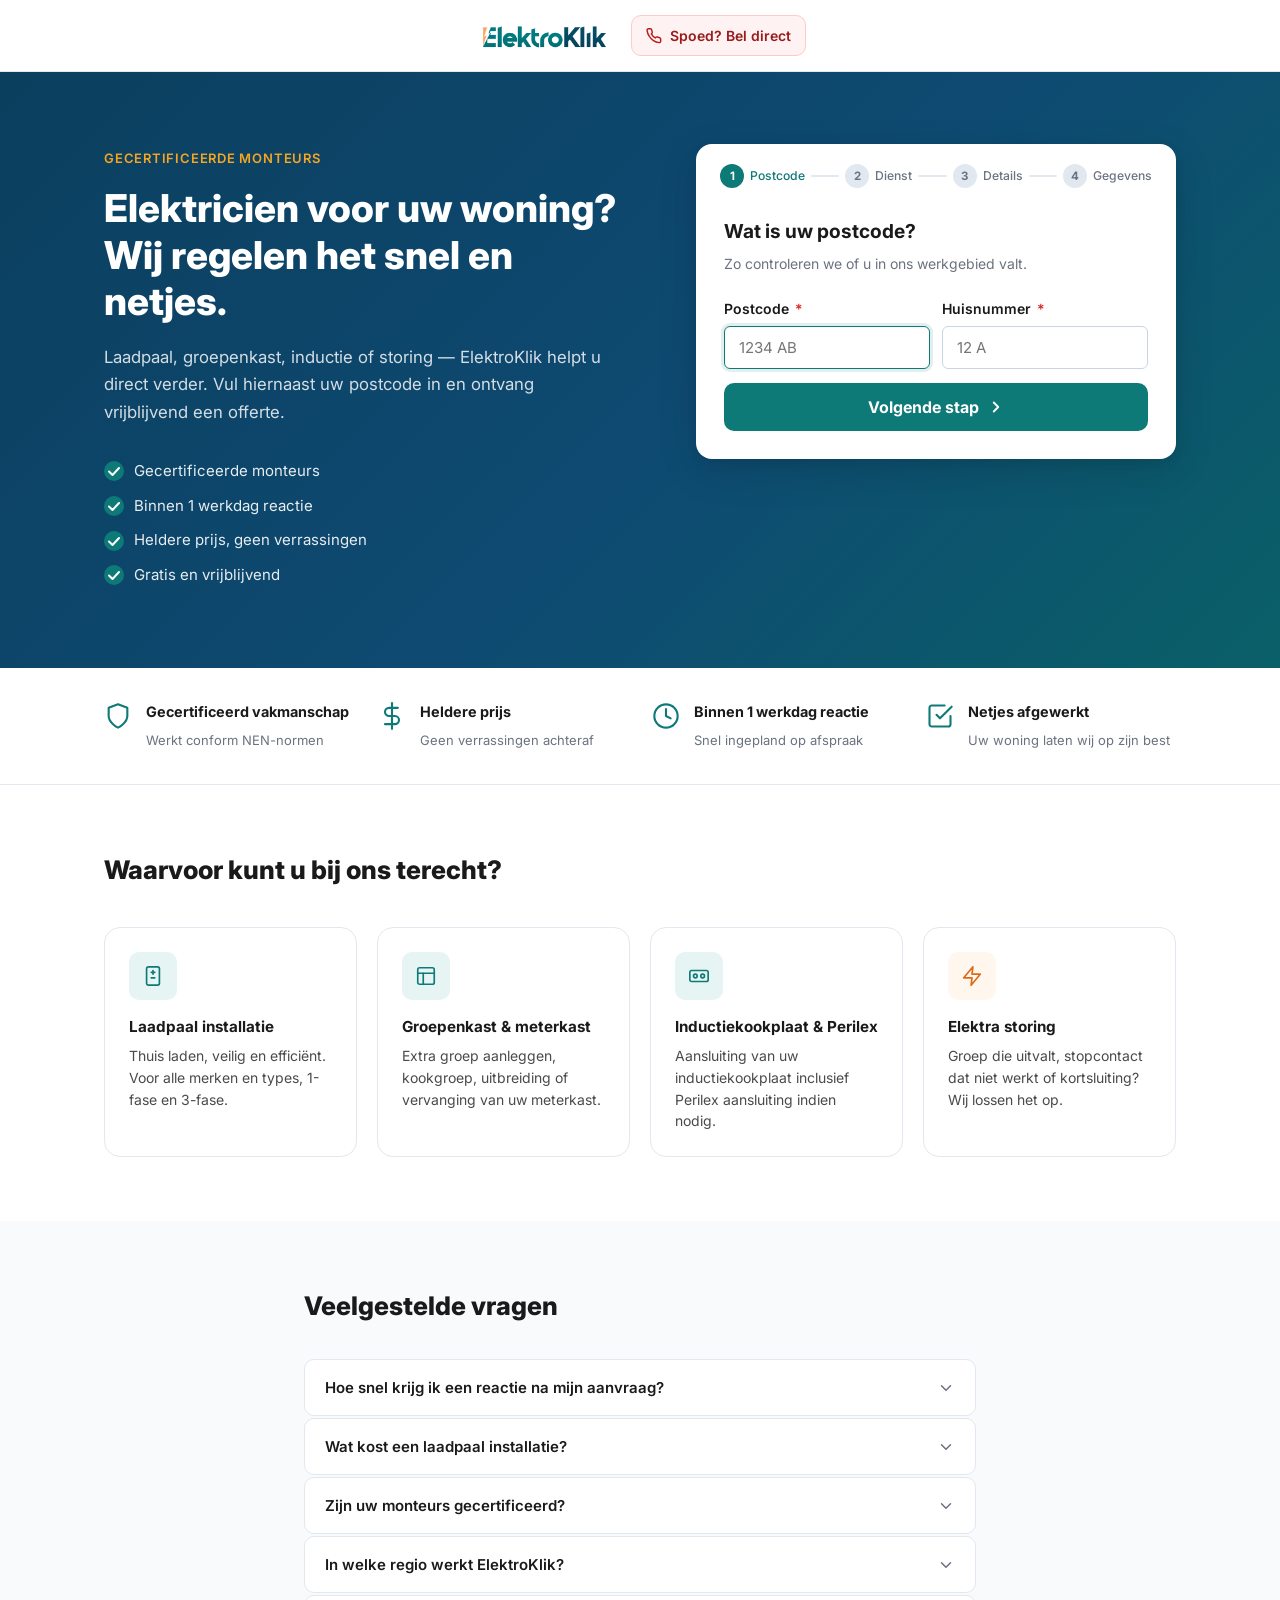
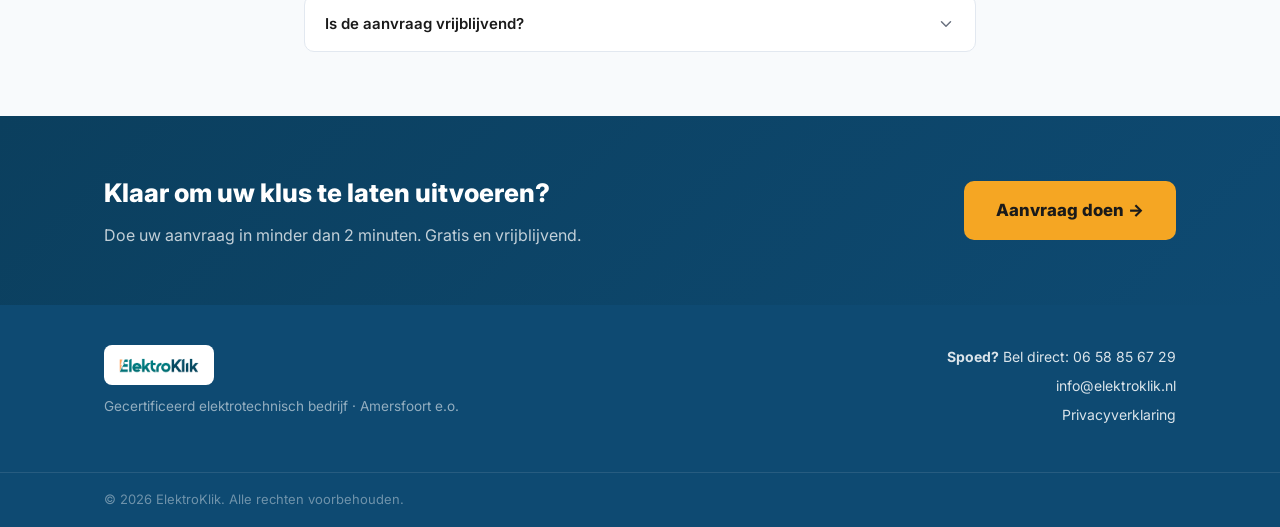
==== commit f0752c92: "Add files via upload" ====
--- a/index.html
+++ b/index.html
@@ -58,10 +58,9 @@
       <a href="#" class="logo" aria-label="ElektroKlik – naar de homepagina">
         <img src="img/elektroklik-logo.png" alt="ElektroKlik" class="logo-img" />
       </a>
-      <a href="tel:+31658856729" class="header-spoed" aria-label="Bel ElektroKlik voor spoed">
+      <a href="tel:+31658856729" class="header-spoed" aria-label="Spoed? Bel ElektroKlik direct">
         <svg xmlns="http://www.w3.org/2000/svg" width="16" height="16" viewBox="0 0 24 24" fill="none" stroke="currentColor" stroke-width="2.2" stroke-linecap="round" stroke-linejoin="round" aria-hidden="true"><path d="M22 16.92v3a2 2 0 0 1-2.18 2 19.79 19.79 0 0 1-8.63-3.07A19.5 19.5 0 0 1 4.69 12 19.79 19.79 0 0 1 1.61 3.48 2 2 0 0 1 3.6 1.28h3a2 2 0 0 1 2 1.72c.127.96.361 1.903.7 2.81a2 2 0 0 1-.45 2.11L7.91 8.91a16 16 0 0 0 6 6l.95-.95a2 2 0 0 1 2.11-.45c.907.339 1.85.573 2.81.7A2 2 0 0 1 21.72 16.27z"/></svg>
-        <span class="spoed-label">Spoed?</span>
-        <span class="spoed-nr">06 58 85 67 29</span>
+        <span class="spoed-label">Spoed? Bel direct</span>
       </a>
     </div>
   </header>
@@ -74,7 +73,7 @@
 
         <!-- Links: tekstblok -->
         <div class="hero-tekst">
-          <p class="hero-eyebrow">Gecertificeerd elektrotechnisch bedrijf</p>
+          <p class="hero-eyebrow">Gecertificeerde monteurs</p>
           <h1 id="hero-heading">Elektricien voor uw woning?<br>Wij regelen het snel en netjes.</h1>
           <p class="hero-sub">Laadpaal, groepenkast, inductie of storing — ElektroKlik helpt u direct verder. Vul hiernaast uw postcode in en ontvang vrijblijvend een offerte.</p>
 
@@ -260,6 +259,15 @@
                 </div>
 
                 <div class="form-groep">
+                  <span class="groep-label">Heeft uw woning een kruipruimte?</span>
+                  <div class="radio-rij">
+                    <label class="radio-pil"><input type="radio" name="lp_kruipruimte" value="ja" /><span>Ja</span></label>
+                    <label class="radio-pil"><input type="radio" name="lp_kruipruimte" value="nee" /><span>Nee</span></label>
+                    <label class="radio-pil"><input type="radio" name="lp_kruipruimte" value="weet niet" /><span>Weet ik niet</span></label>
+                  </div>
+                </div>
+
+                <div class="form-groep">
                   <label for="lp-wanneer">Wanneer wilt u de installatie laten doen?</label>
                   <select id="lp-wanneer" name="lp_wanneer" class="select-veld">
                     <option value="">Maak een keuze…</option>
@@ -277,7 +285,6 @@
                   <span class="groep-label">Welke aansluiting heeft u?</span>
                   <div class="radio-rij">
                     <label class="radio-pil"><input type="radio" name="gk_aansluiting" value="1-fase" /><span>1-fase</span></label>
-                    <label class="radio-pil"><input type="radio" name="gk_aansluiting" value="2-fase" /><span>2-fase</span></label>
                     <label class="radio-pil"><input type="radio" name="gk_aansluiting" value="3-fase" /><span>3-fase</span></label>
                     <label class="radio-pil"><input type="radio" name="gk_aansluiting" value="advies" /><span>Weet ik niet, graag advies</span></label>
                   </div>
@@ -304,12 +311,11 @@
               <!-- ===== Details: FORNUIS / PERILEX ===== -->
               <div class="details-blok verborgen" id="details-fornuis" data-dienst="fornuis">
                 <div class="form-groep">
-                  <span class="groep-label">Welke aansluiting heeft u?</span>
-                  <div class="radio-rij">
-                    <label class="radio-pil"><input type="radio" name="fn_aansluiting" value="1-fase" /><span>1-fase</span></label>
-                    <label class="radio-pil"><input type="radio" name="fn_aansluiting" value="2-fase" /><span>2-fase</span></label>
-                    <label class="radio-pil"><input type="radio" name="fn_aansluiting" value="3-fase" /><span>3-fase</span></label>
-                    <label class="radio-pil"><input type="radio" name="fn_aansluiting" value="advies" /><span>Weet ik niet, graag advies</span></label>
+                  <span class="groep-label">Wilt u de Perilex 1-fasig of 2-fasig laten aansluiten?</span>
+                  <div class="radio-rij">
+                    <label class="radio-pil"><input type="radio" name="fn_aansluiting" value="1-fasig" /><span>1-fasig (1 groep)</span></label>
+                    <label class="radio-pil"><input type="radio" name="fn_aansluiting" value="2-fasig" /><span>2-fasig (2 groepen)</span></label>
+                    <label class="radio-pil"><input type="radio" name="fn_aansluiting" value="weet niet" /><span>Weet ik niet</span></label>
                   </div>
                 </div>
 
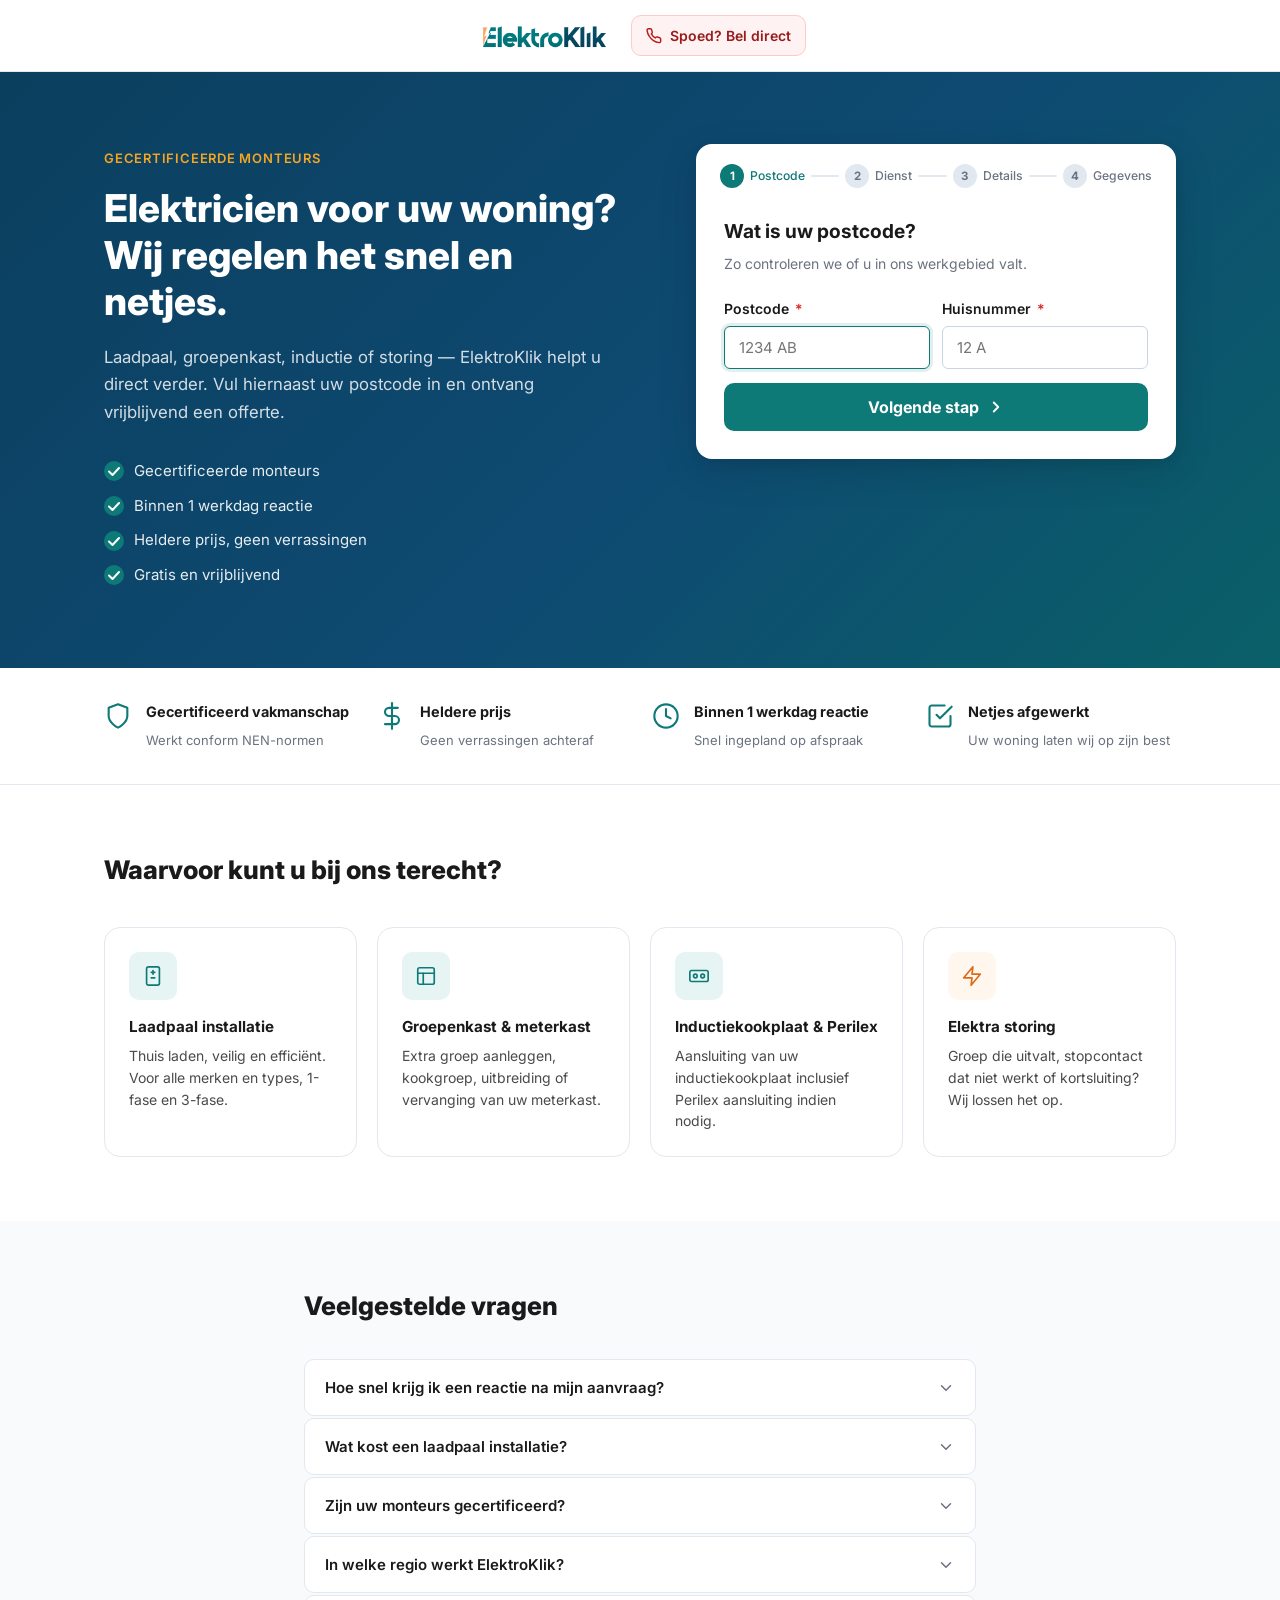
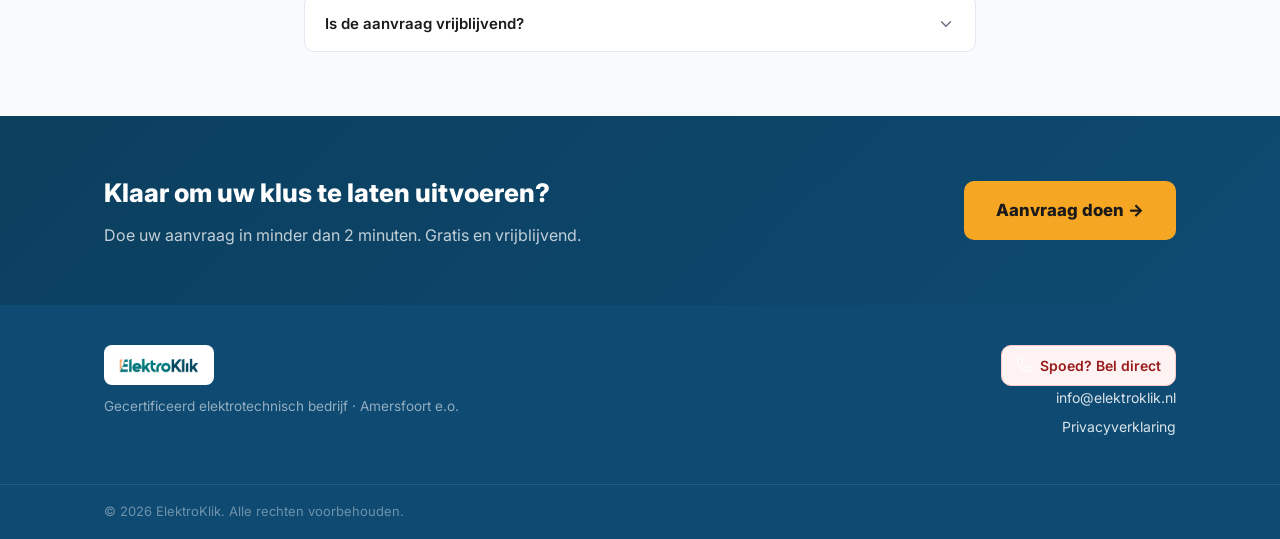
==== commit 9a18c06f: "Add files via upload" ====
--- a/index.html
+++ b/index.html
@@ -199,7 +199,7 @@
               <!-- Spoed-melding (verschijnt bij 'storing') -->
               <div class="spoed-melding verborgen" id="spoedMelding" role="note">
                 <svg xmlns="http://www.w3.org/2000/svg" width="18" height="18" viewBox="0 0 24 24" fill="none" stroke="currentColor" stroke-width="2" stroke-linecap="round" stroke-linejoin="round" aria-hidden="true"><polygon points="13 2 3 14 12 14 11 22 21 10 12 10 13 2"/></svg>
-                <span>Heeft u <strong>spoed</strong>? Bel ons direct: <a href="tel:+31658856729">06 58 85 67 29</a></span>
+                <span>Heeft u <strong>spoed</strong>? <a href="tel:+31658856729">Bel direct</a></span>
               </div>
 
               <button type="button" class="btn-volgende" id="btnStap2" onclick="gaNaarStap(3)">
@@ -306,6 +306,17 @@
                   <label for="gk-doel">Waarvoor is de uitbreiding bedoeld?</label>
                   <input type="text" id="gk-doel" name="gk_doel" placeholder="Bijv. wasmachine, airco, verbouwing…" />
                 </div>
+
+                <div class="form-groep">
+                  <label for="gk-wanneer">Wanneer wilt u de installatie laten doen?</label>
+                  <select id="gk-wanneer" name="gk_wanneer" class="select-veld">
+                    <option value="">Maak een keuze…</option>
+                    <option value="zo-snel-mogelijk">Zo snel mogelijk</option>
+                    <option value="binnen-2-weken">Binnen 2 weken</option>
+                    <option value="binnen-1-maand">Binnen 1 maand</option>
+                    <option value="flexibel">Flexibel / in overleg</option>
+                  </select>
+                </div>
               </div>
 
               <!-- ===== Details: FORNUIS / PERILEX ===== -->
@@ -326,6 +337,17 @@
                     <label class="radio-pil"><input type="radio" name="fn_meterkast" value="nee" /><span>Nee</span></label>
                     <label class="radio-pil"><input type="radio" name="fn_meterkast" value="weet niet" /><span>Weet ik niet</span></label>
                   </div>
+                </div>
+
+                <div class="form-groep">
+                  <label for="fn-wanneer">Wanneer wilt u de installatie laten doen?</label>
+                  <select id="fn-wanneer" name="fn_wanneer" class="select-veld">
+                    <option value="">Maak een keuze…</option>
+                    <option value="zo-snel-mogelijk">Zo snel mogelijk</option>
+                    <option value="binnen-2-weken">Binnen 2 weken</option>
+                    <option value="binnen-1-maand">Binnen 1 maand</option>
+                    <option value="flexibel">Flexibel / in overleg</option>
+                  </select>
                 </div>
               </div>
 
@@ -404,7 +426,7 @@
             </div>
             <h3>Aanvraag ontvangen!</h3>
             <p>Bedankt. Wij nemen binnen <strong>1 werkdag</strong> contact met u op.</p>
-            <p class="succes-spoed">Tussendoor vragen? <a href="tel:+31658856729">06 58 85 67 29</a></p>
+            <p class="succes-spoed">Tussendoor vragen? <a href="tel:+31658856729">Bel direct</a></p>
           </div>
 
         </div><!-- /funnel-kaart -->
@@ -574,7 +596,10 @@
         <p>Gecertificeerd elektrotechnisch bedrijf · Amersfoort e.o.</p>
       </div>
       <div class="footer-contact">
-        <p><strong>Spoed?</strong> Bel direct: <a href="tel:+31658856729">06 58 85 67 29</a></p>
+        <a href="tel:+31658856729" class="header-spoed" aria-label="Spoed? Bel ElektroKlik direct">
+          <svg xmlns="http://www.w3.org/2000/svg" width="16" height="16" viewBox="0 0 24 24" fill="none" stroke="currentColor" stroke-width="2.2" stroke-linecap="round" stroke-linejoin="round" aria-hidden="true"><path d="M22 16.92v3a2 2 0 0 1-2.18 2 19.79 19.79 0 0 1-8.63-3.07A19.5 19.5 0 0 1 4.69 12 19.79 19.79 0 0 1 1.61 3.48 2 2 0 0 1 3.6 1.28h3a2 2 0 0 1 2 1.72c.127.96.361 1.903.7 2.81a2 2 0 0 1-.45 2.11L7.91 8.91a16 16 0 0 0 6 6l.95-.95a2 2 0 0 1 2.11-.45c.907.339 1.85.573 2.81.7A2 2 0 0 1 21.72 16.27z"/></svg>
+          <span class="spoed-label">Spoed? Bel direct</span>
+        </a>
         <p><a href="mailto:info@elektroklik.nl">info@elektroklik.nl</a></p>
         <p><a href="/privacy">Privacyverklaring</a></p>
       </div>
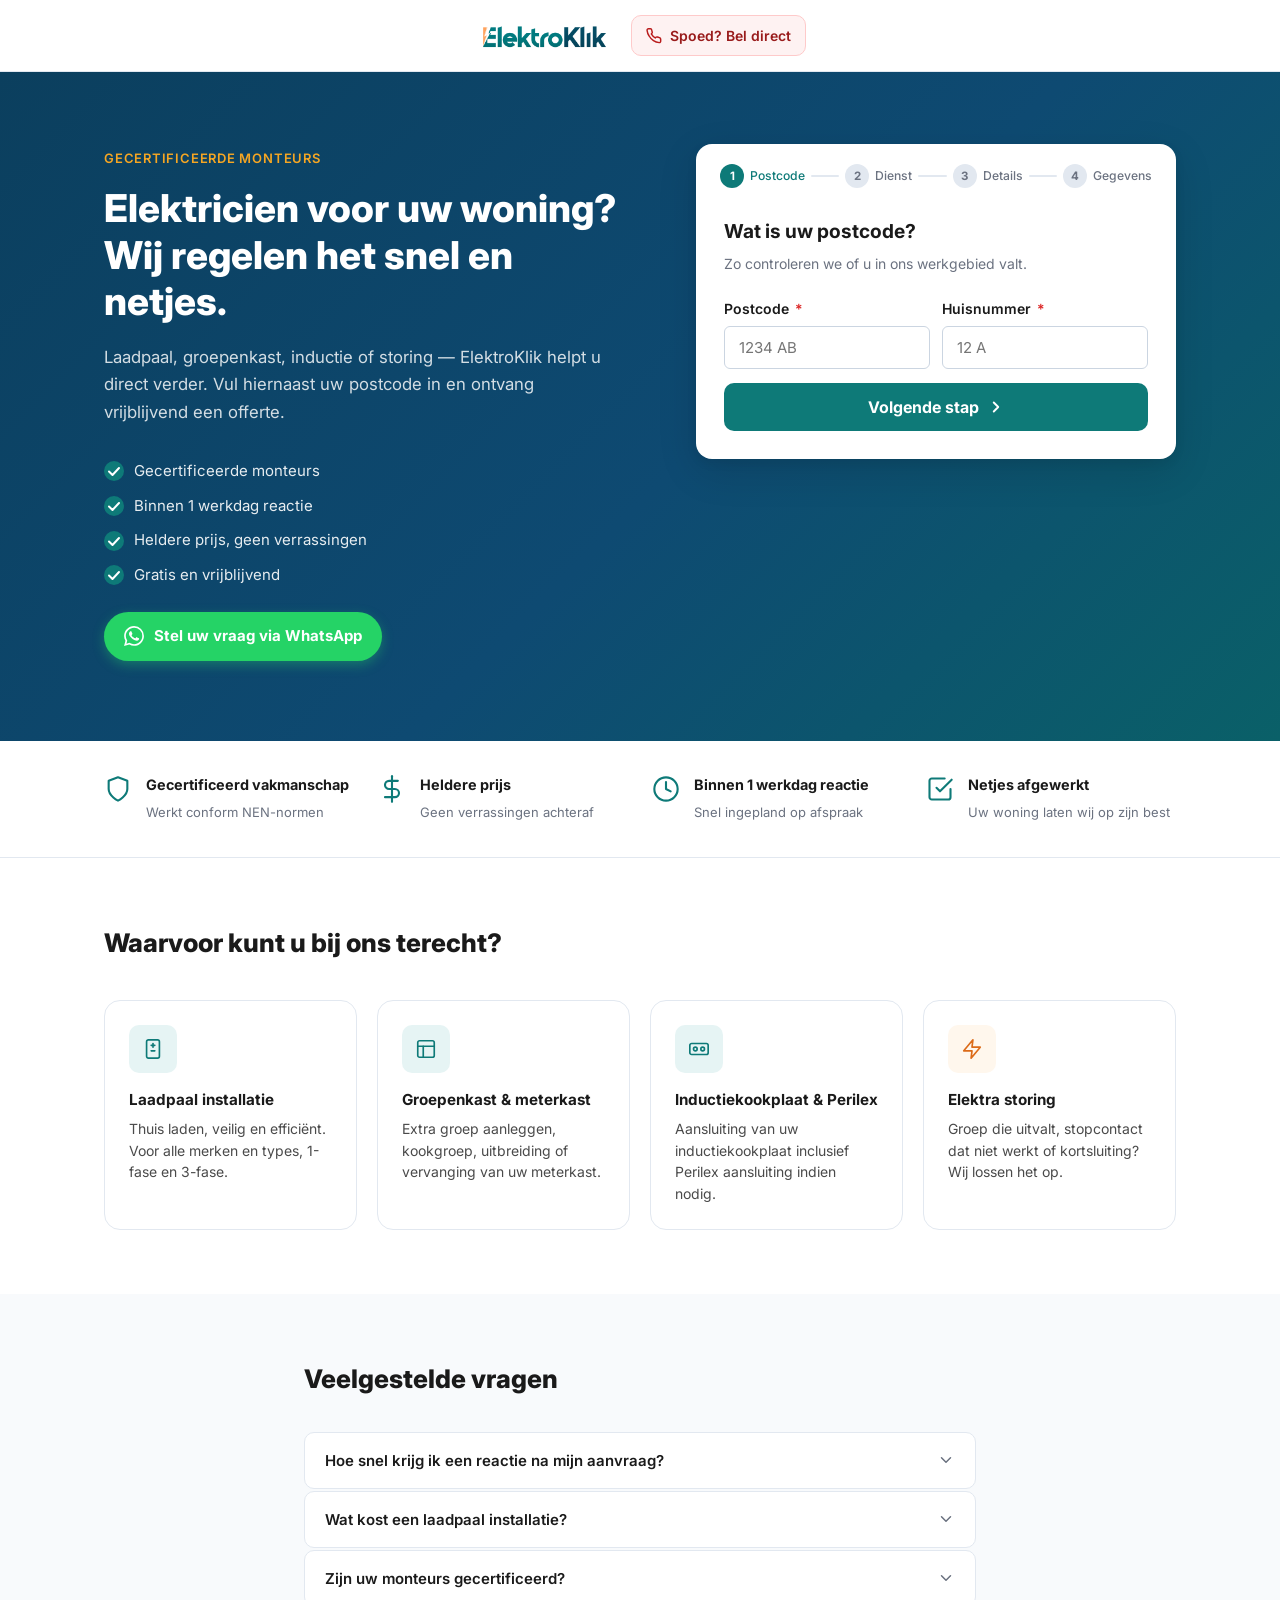
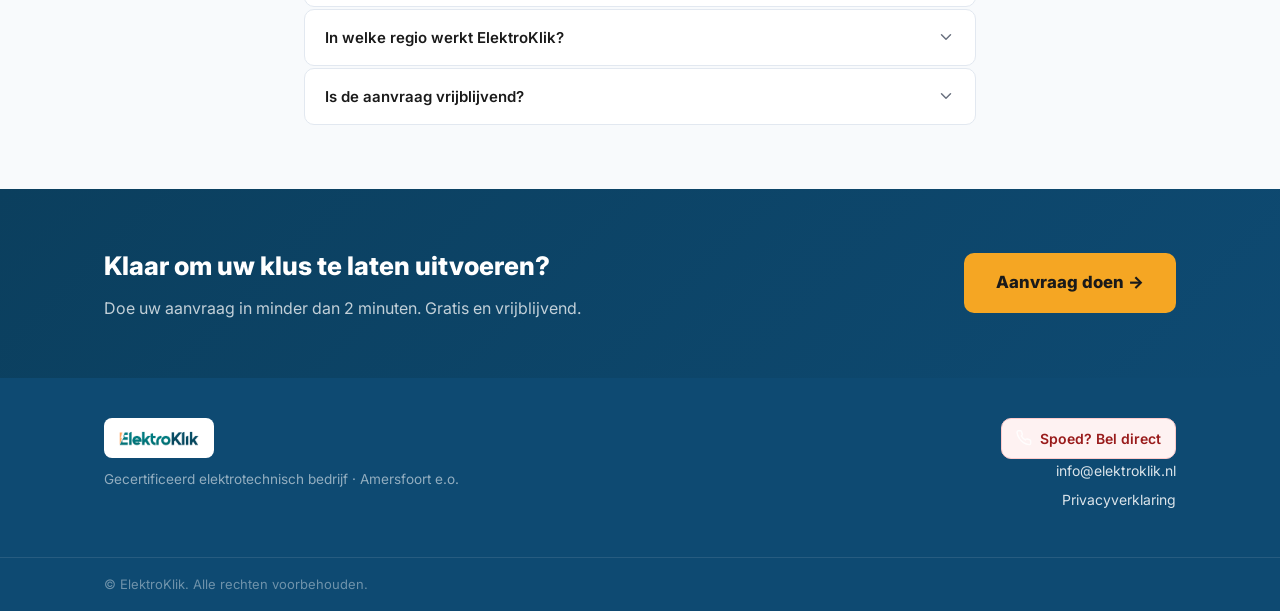
==== commit ff4b09f9: "Add files via upload" ====
--- a/index.html
+++ b/index.html
@@ -1,6 +1,15 @@
 <!DOCTYPE html>
 <html lang="nl">
 <head>
+  <!-- Google tag (gtag.js) -->
+<script async src="https://www.googletagmanager.com/gtag/js?id=AW-18199719989"></script>
+<script>
+  window.dataLayer = window.dataLayer || [];
+  function gtag(){dataLayer.push(arguments);}
+  gtag('js', new Date());
+
+  gtag('config', 'AW-18199719989');
+</script>
   <meta charset="UTF-8" />
   <meta name="viewport" content="width=device-width, initial-scale=1.0" />
 
@@ -44,7 +53,9 @@
   }
   </script>
 
-  <link rel="icon" type="image/png" href="img/elektroklik-logo.png" />
+  <link rel="icon" type="image/x-icon" href="favicon.ico" />
+  <link rel="icon" type="image/png" sizes="32x32" href="favicon-32.png" />
+  <link rel="apple-touch-icon" sizes="180x180" href="favicon-180.png" />
   <link rel="stylesheet" href="css/style.css" />
   <link rel="preconnect" href="https://fonts.googleapis.com" />
   <link rel="preconnect" href="https://fonts.gstatic.com" crossorigin />
@@ -95,6 +106,11 @@
               Gratis en vrijblijvend
             </li>
           </ul>
+
+          <a href="https://wa.me/31658856729?text=Hallo%2C%20ik%20heb%20een%20vraag%20over%20een%20elektra%20klus." class="whatsapp-knop" target="_blank" rel="noopener" aria-label="App ons via WhatsApp">
+            <svg xmlns="http://www.w3.org/2000/svg" width="20" height="20" viewBox="0 0 24 24" fill="currentColor" aria-hidden="true"><path d="M17.472 14.382c-.297-.149-1.758-.867-2.03-.967-.273-.099-.471-.148-.67.15-.197.297-.767.966-.94 1.164-.173.199-.347.223-.644.075-.297-.15-1.255-.463-2.39-1.475-.883-.788-1.48-1.761-1.653-2.059-.173-.297-.018-.458.13-.606.134-.133.298-.347.446-.52.149-.174.198-.298.298-.497.099-.198.05-.371-.025-.52-.075-.149-.669-1.612-.916-2.207-.242-.579-.487-.5-.669-.51-.173-.008-.371-.01-.57-.01-.198 0-.52.074-.792.372-.272.297-1.04 1.016-1.04 2.479 0 1.462 1.065 2.875 1.213 3.074.149.198 2.096 3.2 5.077 4.487.709.306 1.262.489 1.694.625.712.227 1.36.195 1.871.118.571-.085 1.758-.719 2.006-1.413.248-.694.248-1.289.173-1.413-.074-.124-.272-.198-.57-.347m-5.421 7.403h-.004a9.87 9.87 0 01-5.031-1.378l-.361-.214-3.741.982.998-3.648-.235-.374a9.86 9.86 0 01-1.51-5.26c.001-5.45 4.436-9.884 9.888-9.884 2.64 0 5.122 1.03 6.988 2.898a9.825 9.825 0 012.893 6.994c-.003 5.45-4.437 9.884-9.885 9.884m8.413-18.297A11.815 11.815 0 0012.05 0C5.495 0 .16 5.335.157 11.892c0 2.096.547 4.142 1.588 5.945L.057 24l6.305-1.654a11.882 11.882 0 005.683 1.448h.005c6.554 0 11.89-5.335 11.893-11.893a11.821 11.821 0 00-3.48-8.413z"/></svg>
+            Stel uw vraag via WhatsApp
+          </a>
         </div>
 
         <!-- Rechts: Stap-funnel kaart -->
@@ -222,53 +238,57 @@
               <!-- ===== Details: LAADPAAL ===== -->
               <div class="details-blok verborgen" id="details-laadpaal" data-dienst="laadpaal">
                 <div class="form-groep">
-                  <label for="lp-merk">Voor welk merk auto?</label>
+                  <label for="lp-merk">Voor welk merk auto? <span class="optioneel">(optioneel)</span></label>
                   <input type="text" id="lp-merk" name="lp_merk_auto" placeholder="Bijv. Tesla, Volvo, Kia…" />
                 </div>
 
                 <div class="form-groep">
-                  <span class="groep-label">Heeft u een slimme meter?</span>
+                  <span class="groep-label">Heeft u een slimme meter? <span class="verplicht-ster">*</span></span>
                   <div class="radio-rij">
                     <label class="radio-pil"><input type="radio" name="lp_slimme_meter" value="ja" /><span>Ja</span></label>
                     <label class="radio-pil"><input type="radio" name="lp_slimme_meter" value="nee" /><span>Nee</span></label>
                     <label class="radio-pil"><input type="radio" name="lp_slimme_meter" value="weet niet" /><span>Weet ik niet</span></label>
                   </div>
-                </div>
-
-                <div class="form-groep">
-                  <span class="groep-label">Welke aansluiting heeft u?</span>
+                  <span class="veld-fout verborgen" id="error-lp_slimme_meter">Maak een keuze.</span>
+                </div>
+
+                <div class="form-groep">
+                  <span class="groep-label">Welke aansluiting heeft u? <span class="verplicht-ster">*</span></span>
                   <div class="radio-rij">
                     <label class="radio-pil"><input type="radio" name="lp_aansluiting" value="1-fase" /><span>1-fase</span></label>
                     <label class="radio-pil"><input type="radio" name="lp_aansluiting" value="3-fase" /><span>3-fase</span></label>
                     <label class="radio-pil"><input type="radio" name="lp_aansluiting" value="advies" /><span>Weet ik niet, graag advies</span></label>
                   </div>
-                </div>
-
-                <div class="form-groep">
-                  <span class="groep-label">Moet de meterkast aangepast worden?</span>
+                  <span class="veld-fout verborgen" id="error-lp_aansluiting">Maak een keuze.</span>
+                </div>
+
+                <div class="form-groep">
+                  <span class="groep-label">Moet de meterkast aangepast worden? <span class="verplicht-ster">*</span></span>
                   <div class="radio-rij">
                     <label class="radio-pil"><input type="radio" name="lp_meterkast" value="ja" /><span>Ja</span></label>
                     <label class="radio-pil"><input type="radio" name="lp_meterkast" value="nee" /><span>Nee</span></label>
                     <label class="radio-pil"><input type="radio" name="lp_meterkast" value="weet niet" /><span>Weet ik niet</span></label>
                   </div>
-                </div>
-
-                <div class="form-groep">
-                  <label for="lp-locatie">Waar komt de laadpaal?</label>
+                  <span class="veld-fout verborgen" id="error-lp_meterkast">Maak een keuze.</span>
+                </div>
+
+                <div class="form-groep">
+                  <label for="lp-locatie">Waar komt de laadpaal? <span class="optioneel">(optioneel)</span></label>
                   <input type="text" id="lp-locatie" name="lp_locatie" placeholder="Bijv. oprit, garage, gevel…" />
                 </div>
 
                 <div class="form-groep">
-                  <span class="groep-label">Heeft uw woning een kruipruimte?</span>
+                  <span class="groep-label">Heeft uw woning een kruipruimte? <span class="verplicht-ster">*</span></span>
                   <div class="radio-rij">
                     <label class="radio-pil"><input type="radio" name="lp_kruipruimte" value="ja" /><span>Ja</span></label>
                     <label class="radio-pil"><input type="radio" name="lp_kruipruimte" value="nee" /><span>Nee</span></label>
                     <label class="radio-pil"><input type="radio" name="lp_kruipruimte" value="weet niet" /><span>Weet ik niet</span></label>
                   </div>
-                </div>
-
-                <div class="form-groep">
-                  <label for="lp-wanneer">Wanneer wilt u de installatie laten doen?</label>
+                  <span class="veld-fout verborgen" id="error-lp_kruipruimte">Maak een keuze.</span>
+                </div>
+
+                <div class="form-groep">
+                  <label for="lp-wanneer">Wanneer wilt u de installatie laten doen? <span class="verplicht-ster">*</span></label>
                   <select id="lp-wanneer" name="lp_wanneer" class="select-veld">
                     <option value="">Maak een keuze…</option>
                     <option value="zo-snel-mogelijk">Zo snel mogelijk</option>
@@ -276,22 +296,24 @@
                     <option value="binnen-1-maand">Binnen 1 maand</option>
                     <option value="flexibel">Flexibel / in overleg</option>
                   </select>
+                  <span class="veld-fout verborgen" id="error-lp_wanneer">Maak een keuze.</span>
                 </div>
               </div>
 
               <!-- ===== Details: METERKAST / GROEPENKAST ===== -->
               <div class="details-blok verborgen" id="details-groepenkast" data-dienst="groepenkast">
                 <div class="form-groep">
-                  <span class="groep-label">Welke aansluiting heeft u?</span>
+                  <span class="groep-label">Welke aansluiting heeft u? <span class="verplicht-ster">*</span></span>
                   <div class="radio-rij">
                     <label class="radio-pil"><input type="radio" name="gk_aansluiting" value="1-fase" /><span>1-fase</span></label>
                     <label class="radio-pil"><input type="radio" name="gk_aansluiting" value="3-fase" /><span>3-fase</span></label>
                     <label class="radio-pil"><input type="radio" name="gk_aansluiting" value="advies" /><span>Weet ik niet, graag advies</span></label>
                   </div>
-                </div>
-
-                <div class="form-groep">
-                  <label for="gk-groepen">Hoeveel extra groepen zijn nodig?</label>
+                  <span class="veld-fout verborgen" id="error-gk_aansluiting">Maak een keuze.</span>
+                </div>
+
+                <div class="form-groep">
+                  <label for="gk-groepen">Hoeveel extra groepen zijn nodig? <span class="verplicht-ster">*</span></label>
                   <select id="gk-groepen" name="gk_groepen" class="select-veld">
                     <option value="">Maak een keuze…</option>
                     <option value="1">1 groep</option>
@@ -300,15 +322,16 @@
                     <option value="4+">4 of meer</option>
                     <option value="weet niet">Weet ik niet</option>
                   </select>
-                </div>
-
-                <div class="form-groep">
-                  <label for="gk-doel">Waarvoor is de uitbreiding bedoeld?</label>
+                  <span class="veld-fout verborgen" id="error-gk_groepen">Maak een keuze.</span>
+                </div>
+
+                <div class="form-groep">
+                  <label for="gk-doel">Waarvoor is de uitbreiding bedoeld? <span class="optioneel">(optioneel)</span></label>
                   <input type="text" id="gk-doel" name="gk_doel" placeholder="Bijv. wasmachine, airco, verbouwing…" />
                 </div>
 
                 <div class="form-groep">
-                  <label for="gk-wanneer">Wanneer wilt u de installatie laten doen?</label>
+                  <label for="gk-wanneer">Wanneer wilt u de installatie laten doen? <span class="verplicht-ster">*</span></label>
                   <select id="gk-wanneer" name="gk_wanneer" class="select-veld">
                     <option value="">Maak een keuze…</option>
                     <option value="zo-snel-mogelijk">Zo snel mogelijk</option>
@@ -316,31 +339,34 @@
                     <option value="binnen-1-maand">Binnen 1 maand</option>
                     <option value="flexibel">Flexibel / in overleg</option>
                   </select>
+                  <span class="veld-fout verborgen" id="error-gk_wanneer">Maak een keuze.</span>
                 </div>
               </div>
 
               <!-- ===== Details: FORNUIS / PERILEX ===== -->
               <div class="details-blok verborgen" id="details-fornuis" data-dienst="fornuis">
                 <div class="form-groep">
-                  <span class="groep-label">Wilt u de Perilex 1-fasig of 2-fasig laten aansluiten?</span>
+                  <span class="groep-label">Wilt u de Perilex 1-fasig of 2-fasig laten aansluiten? <span class="verplicht-ster">*</span></span>
                   <div class="radio-rij">
                     <label class="radio-pil"><input type="radio" name="fn_aansluiting" value="1-fasig" /><span>1-fasig (1 groep)</span></label>
                     <label class="radio-pil"><input type="radio" name="fn_aansluiting" value="2-fasig" /><span>2-fasig (2 groepen)</span></label>
                     <label class="radio-pil"><input type="radio" name="fn_aansluiting" value="weet niet" /><span>Weet ik niet</span></label>
                   </div>
-                </div>
-
-                <div class="form-groep">
-                  <span class="groep-label">Moet de meterkast aangepast worden?</span>
+                  <span class="veld-fout verborgen" id="error-fn_aansluiting">Maak een keuze.</span>
+                </div>
+
+                <div class="form-groep">
+                  <span class="groep-label">Moet de meterkast aangepast worden? <span class="verplicht-ster">*</span></span>
                   <div class="radio-rij">
                     <label class="radio-pil"><input type="radio" name="fn_meterkast" value="ja" /><span>Ja</span></label>
                     <label class="radio-pil"><input type="radio" name="fn_meterkast" value="nee" /><span>Nee</span></label>
                     <label class="radio-pil"><input type="radio" name="fn_meterkast" value="weet niet" /><span>Weet ik niet</span></label>
                   </div>
-                </div>
-
-                <div class="form-groep">
-                  <label for="fn-wanneer">Wanneer wilt u de installatie laten doen?</label>
+                  <span class="veld-fout verborgen" id="error-fn_meterkast">Maak een keuze.</span>
+                </div>
+
+                <div class="form-groep">
+                  <label for="fn-wanneer">Wanneer wilt u de installatie laten doen? <span class="verplicht-ster">*</span></label>
                   <select id="fn-wanneer" name="fn_wanneer" class="select-veld">
                     <option value="">Maak een keuze…</option>
                     <option value="zo-snel-mogelijk">Zo snel mogelijk</option>
@@ -348,6 +374,7 @@
                     <option value="binnen-1-maand">Binnen 1 maand</option>
                     <option value="flexibel">Flexibel / in overleg</option>
                   </select>
+                  <span class="veld-fout verborgen" id="error-fn_wanneer">Maak een keuze.</span>
                 </div>
               </div>
 
@@ -385,9 +412,8 @@
 
               <div class="form-rij">
                 <div class="form-groep">
-                  <label for="telefoon">Telefoonnummer <span class="required-mark" aria-hidden="true">*</span></label>
-                  <input type="tel" id="telefoon" name="telefoon" required autocomplete="tel" placeholder="06 - XX XX XX XX" aria-required="true" />
-                  <p class="veld-fout verborgen" id="error-telefoon" role="alert">Vul een geldig telefoonnummer in.</p>
+                  <label for="telefoon">Telefoonnummer <span style="font-size:.8rem;font-weight:400;color:#6b7280;">(optioneel)</span></label>
+                  <input type="tel" id="telefoon" name="telefoon" autocomplete="tel" placeholder="06 - XX XX XX XX" />
                 </div>
                 <div class="form-groep">
                   <label for="email">E-mailadres <span class="required-mark" aria-hidden="true">*</span></label>
@@ -611,11 +637,17 @@
     </div>
   </footer>
 
-  <!-- Sticky bel-knop mobiel (alleen voor spoed) -->
-  <a href="tel:+31658856729" class="sticky-spoed" aria-label="Bel ElektroKlik direct voor spoed">
-    <svg xmlns="http://www.w3.org/2000/svg" width="20" height="20" viewBox="0 0 24 24" fill="none" stroke="currentColor" stroke-width="2.2" stroke-linecap="round" stroke-linejoin="round" aria-hidden="true"><path d="M22 16.92v3a2 2 0 0 1-2.18 2 19.79 19.79 0 0 1-8.63-3.07A19.5 19.5 0 0 1 4.69 12 19.79 19.79 0 0 1 1.61 3.48 2 2 0 0 1 3.6 1.28h3a2 2 0 0 1 2 1.72c.127.96.361 1.903.7 2.81a2 2 0 0 1-.45 2.11L7.91 8.91a16 16 0 0 0 6 6l.95-.95a2 2 0 0 1 2.11-.45c.907.339 1.85.573 2.81.7A2 2 0 0 1 21.72 16.27z"/></svg>
-    Spoed bellen
-  </a>
+  <!-- Sticky knoppen mobiel -->
+  <div class="sticky-knoppen">
+    <a href="https://wa.me/31658856729?text=Hallo%2C%20ik%20heb%20een%20vraag%20over%20een%20elektra%20klus." class="sticky-whatsapp" target="_blank" rel="noopener" aria-label="App ons via WhatsApp">
+      <svg xmlns="http://www.w3.org/2000/svg" width="20" height="20" viewBox="0 0 24 24" fill="currentColor" aria-hidden="true"><path d="M17.472 14.382c-.297-.149-1.758-.867-2.03-.967-.273-.099-.471-.148-.67.15-.197.297-.767.966-.94 1.164-.173.199-.347.223-.644.075-.297-.15-1.255-.463-2.39-1.475-.883-.788-1.48-1.761-1.653-2.059-.173-.297-.018-.458.13-.606.134-.133.298-.347.446-.52.149-.174.198-.298.298-.497.099-.198.05-.371-.025-.52-.075-.149-.669-1.612-.916-2.207-.242-.579-.487-.5-.669-.51-.173-.008-.371-.01-.57-.01-.198 0-.52.074-.792.372-.272.297-1.04 1.016-1.04 2.479 0 1.462 1.065 2.875 1.213 3.074.149.198 2.096 3.2 5.077 4.487.709.306 1.262.489 1.694.625.712.227 1.36.195 1.871.118.571-.085 1.758-.719 2.006-1.413.248-.694.248-1.289.173-1.413-.074-.124-.272-.198-.57-.347m-5.421 7.403h-.004a9.87 9.87 0 01-5.031-1.378l-.361-.214-3.741.982.998-3.648-.235-.374a9.86 9.86 0 01-1.51-5.26c.001-5.45 4.436-9.884 9.888-9.884 2.64 0 5.122 1.03 6.988 2.898a9.825 9.825 0 012.893 6.994c-.003 5.45-4.437 9.884-9.885 9.884m8.413-18.297A11.815 11.815 0 0012.05 0C5.495 0 .16 5.335.157 11.892c0 2.096.547 4.142 1.588 5.945L.057 24l6.305-1.654a11.882 11.882 0 005.683 1.448h.005c6.554 0 11.89-5.335 11.893-11.893a11.821 11.821 0 00-3.48-8.413z"/></svg>
+      WhatsApp
+    </a>
+    <a href="tel:+31658856729" class="sticky-spoed" aria-label="Bel ElektroKlik direct voor spoed">
+      <svg xmlns="http://www.w3.org/2000/svg" width="20" height="20" viewBox="0 0 24 24" fill="none" stroke="currentColor" stroke-width="2.2" stroke-linecap="round" stroke-linejoin="round" aria-hidden="true"><path d="M22 16.92v3a2 2 0 0 1-2.18 2 19.79 19.79 0 0 1-8.63-3.07A19.5 19.5 0 0 1 4.69 12 19.79 19.79 0 0 1 1.61 3.48 2 2 0 0 1 3.6 1.28h3a2 2 0 0 1 2 1.72c.127.96.361 1.903.7 2.81a2 2 0 0 1-.45 2.11L7.91 8.91a16 16 0 0 0 6 6l.95-.95a2 2 0 0 1 2.11-.45c.907.339 1.85.573 2.81.7A2 2 0 0 1 21.72 16.27z"/></svg>
+      Spoed bellen
+    </a>
+  </div>
 
   <script src="js/main.js"></script>
 </body>
--- a/css/style.css
+++ b/css/style.css
@@ -85,6 +85,25 @@
   transition: background 0.18s;
 }
 .header-spoed:hover { background: #fee2e2; }
+
+/* Footer spoed knop */
+.footer-spoed-knop {
+  display: inline-flex;
+  align-items: center;
+  gap: 8px;
+  background: #dc2626;
+  border: 2px solid rgba(255,255,255,.3);
+  border-radius: 50px;
+  padding: 10px 18px;
+  text-decoration: none;
+  color: #fff;
+  font-size: 0.875rem;
+  font-weight: 700;
+  white-space: nowrap;
+  transition: background 0.18s;
+  margin-bottom: 10px;
+}
+.footer-spoed-knop:hover { background: #b91c1c; }
 .spoed-label { color: #991b1b; }
 .spoed-nr { color: #b91c1c; }
 
@@ -299,6 +318,9 @@
   color: var(--fout);
   display: flex; align-items: center; gap: 4px;
 }
+
+.verplicht-ster { color: var(--fout); margin-left: 2px; }
+.optioneel { font-size: 0.75rem; font-weight: 400; color: var(--tekst-3); margin-left: 4px; }
 
 /* --- Radio pillen (details vragen) --- */
 .radio-rij {
@@ -684,18 +706,60 @@
 .footer-bottom p { font-size: 0.8125rem; color: rgba(255,255,255,.4); }
 
 /* ---- STICKY SPOED KNOP (mobiel) ------------------------- */
-.sticky-spoed {
+/* WhatsApp knop hero */
+.whatsapp-knop {
+  display: inline-flex;
+  align-items: center;
+  gap: 10px;
+  margin-top: 24px;
+  padding: 12px 20px;
+  background: #25d366;
+  color: #fff !important;
+  border-radius: 50px;
+  text-decoration: none !important;
+  font-size: 0.9375rem;
+  font-weight: 700;
+  transition: background 0.18s, transform 0.12s;
+  box-shadow: 0 4px 12px rgba(37,211,102,.35);
+}
+.whatsapp-knop:hover { background: #1ebe5d; transform: translateY(-1px); }
+
+/* Sticky knoppen container (mobiel) */
+.sticky-knoppen {
   display: none;
   position: fixed;
-  bottom: 20px; right: 20px; z-index: 200;
+  bottom: 20px; right: 16px; z-index: 200;
+  flex-direction: column;
+  align-items: flex-end;
+  gap: 10px;
+}
+
+.sticky-whatsapp {
+  display: flex;
+  align-items: center; gap: 8px;
+  background: #25d366;
+  color: #fff;
+  padding: 13px 18px;
+  border-radius: 50px;
+  border: 2px solid #fff;
+  text-decoration: none;
+  font-size: 0.875rem; font-weight: 700;
+  box-shadow: 0 4px 16px rgba(37,211,102,.45);
+  transition: background 0.18s;
+}
+.sticky-whatsapp:hover { background: #1ebe5d; }
+
+.sticky-spoed {
+  display: flex;
+  align-items: center; gap: 8px;
   background: #dc2626;
   color: #fff;
-  padding: 14px 18px;
+  padding: 13px 18px;
   border-radius: 50px;
+  border: 2px solid #fff;
   text-decoration: none;
   font-size: 0.875rem; font-weight: 700;
-  align-items: center; gap: 8px;
-  box-shadow: 0 4px 16px rgba(220,38,38,.4);
+  box-shadow: 0 4px 20px rgba(0,0,0,.35), 0 2px 8px rgba(220,38,38,.5);
   transition: background 0.18s;
 }
 .sticky-spoed:hover { background: #b91c1c; }
@@ -769,7 +833,7 @@
   .footer-inner { grid-template-columns: 1fr; gap: 24px; }
   .footer-contact { text-align: left; }
 
-  .sticky-spoed { display: flex; }
+  .sticky-knoppen { display: flex; }
 }
 
 /* ---- Animatie: stap overgang ----------------------------- */
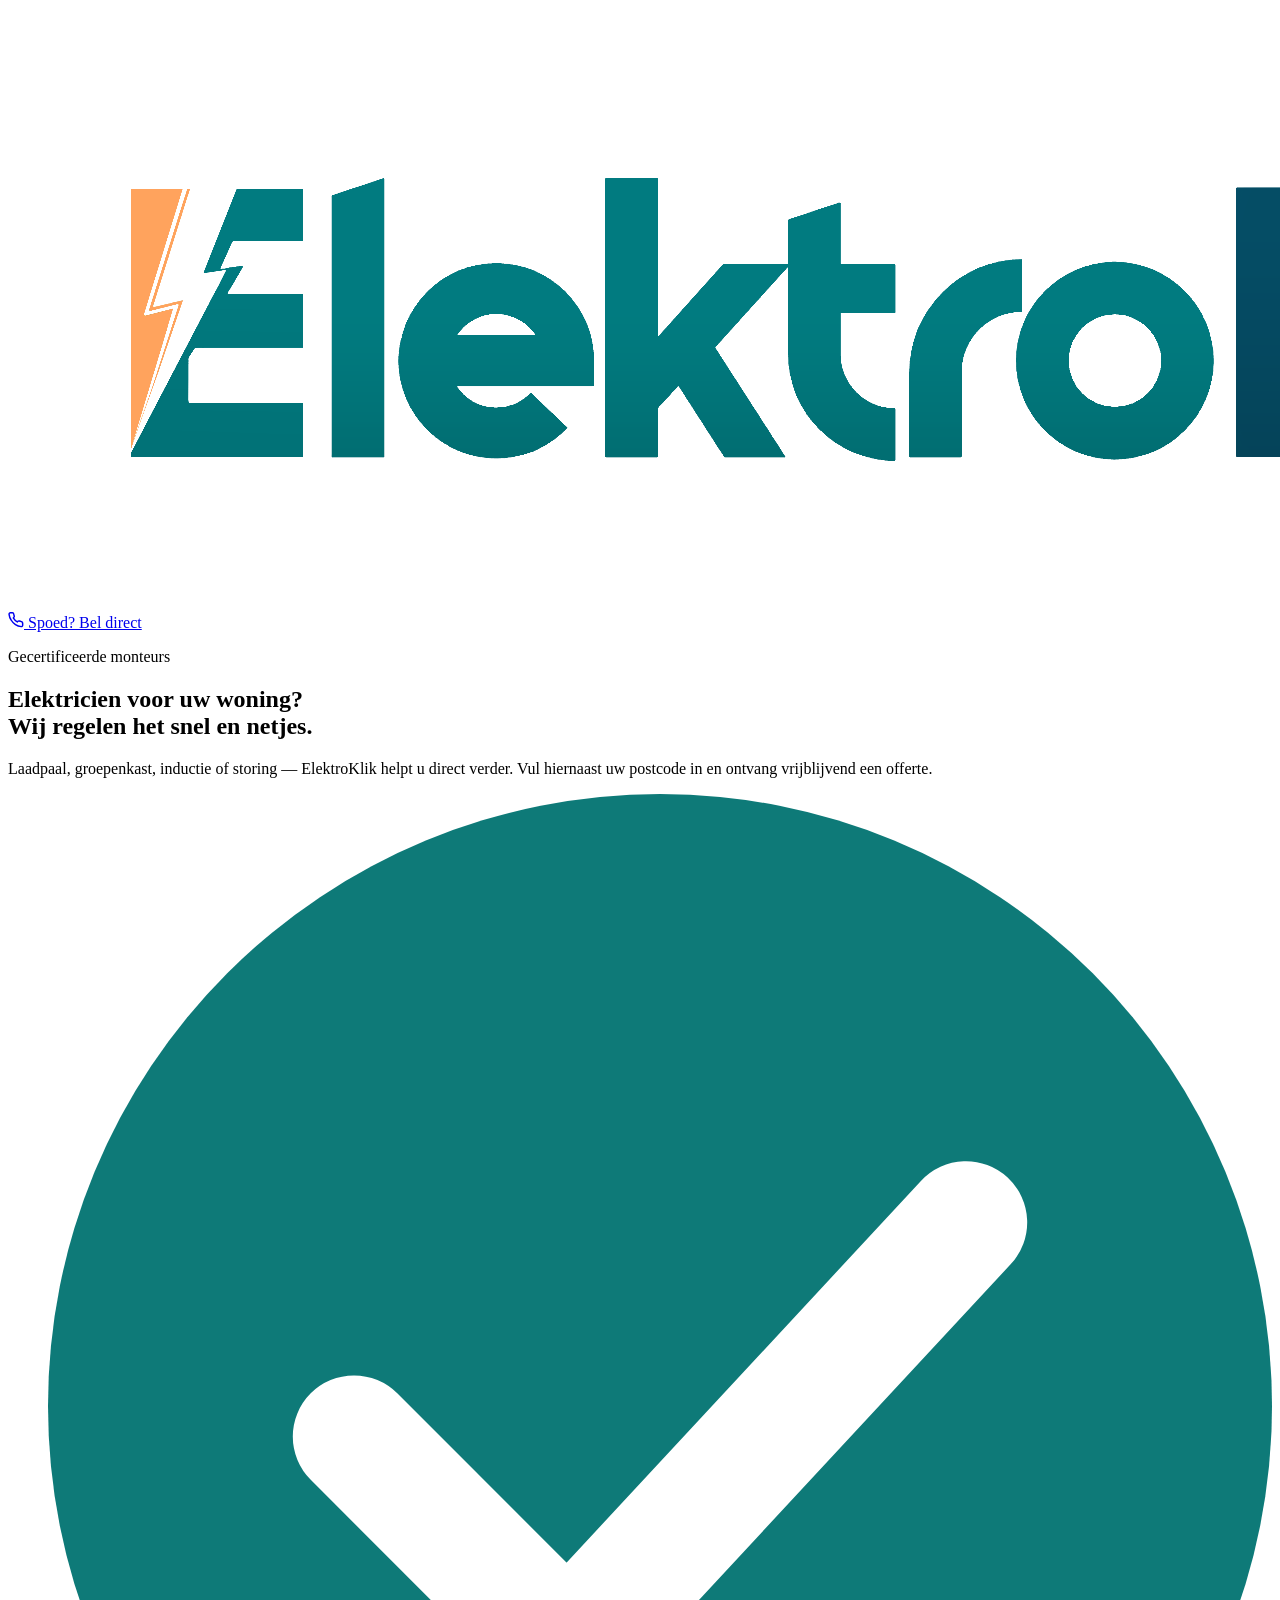
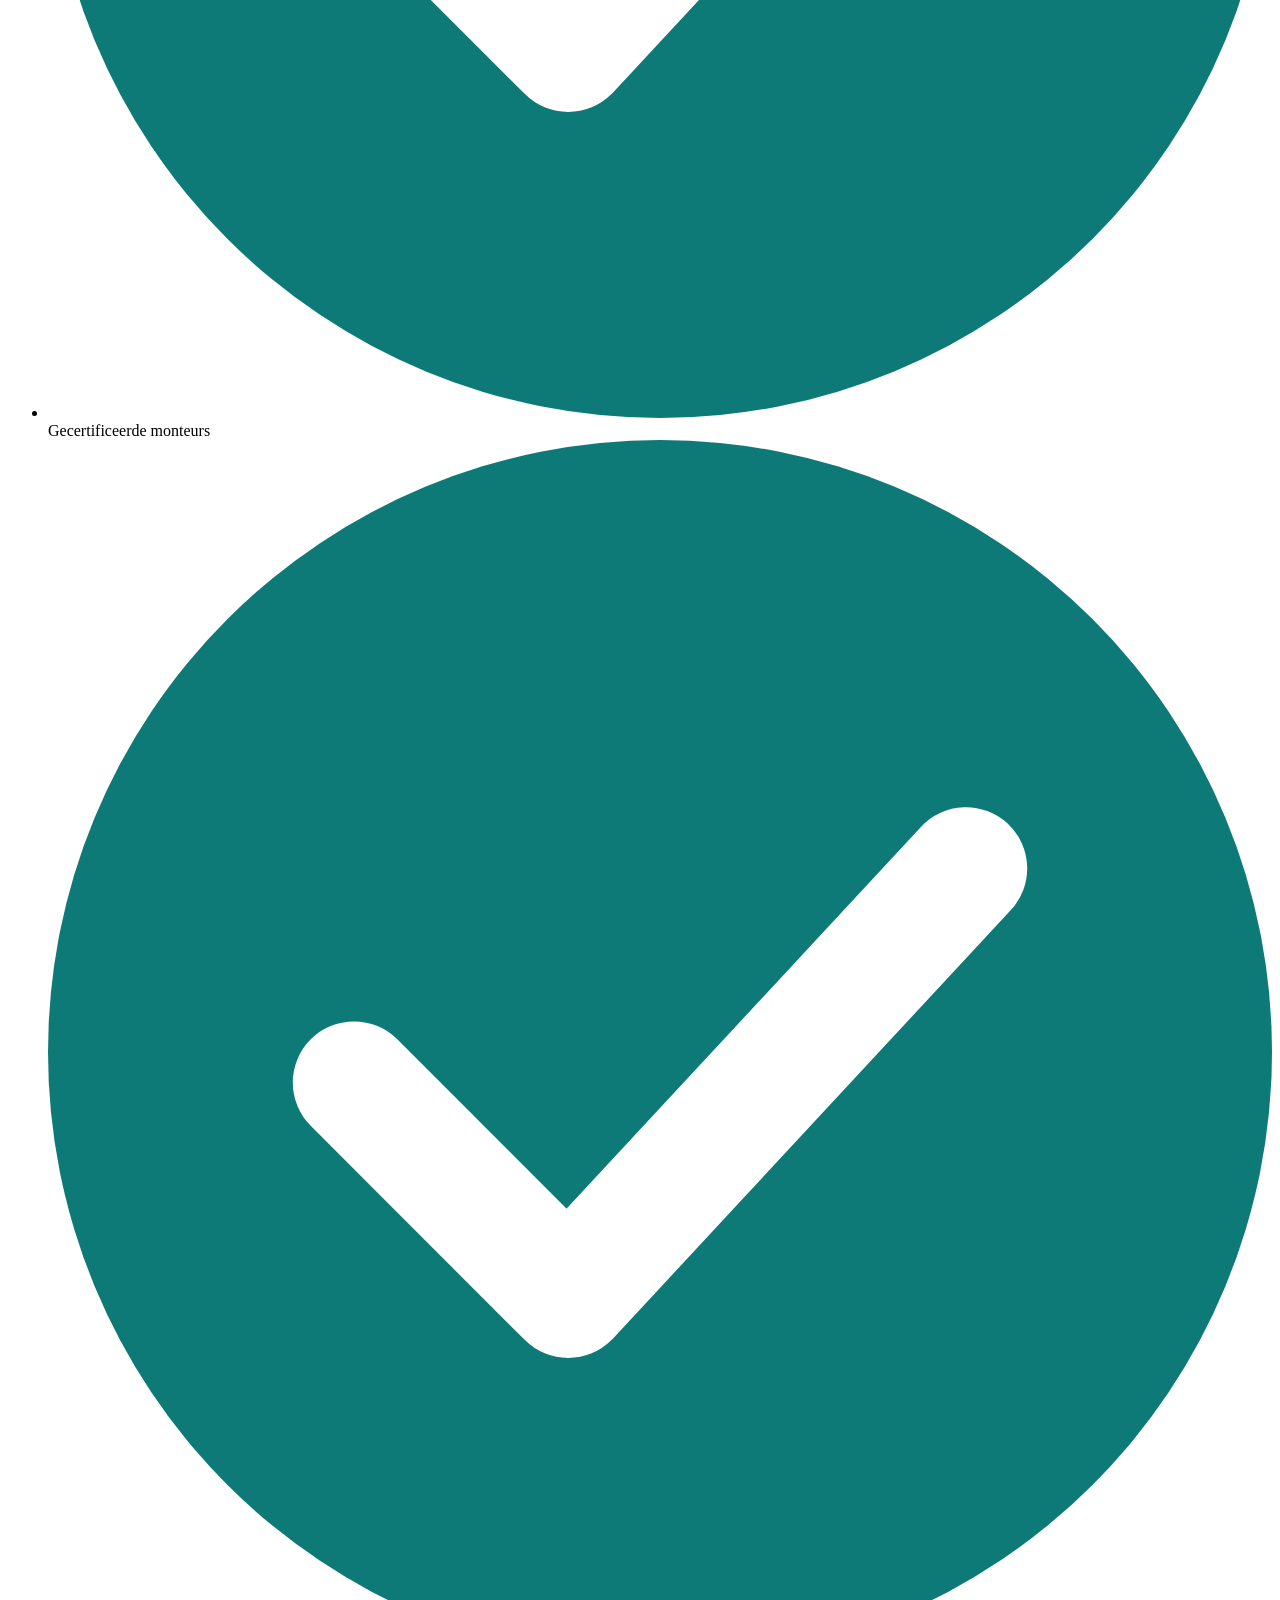
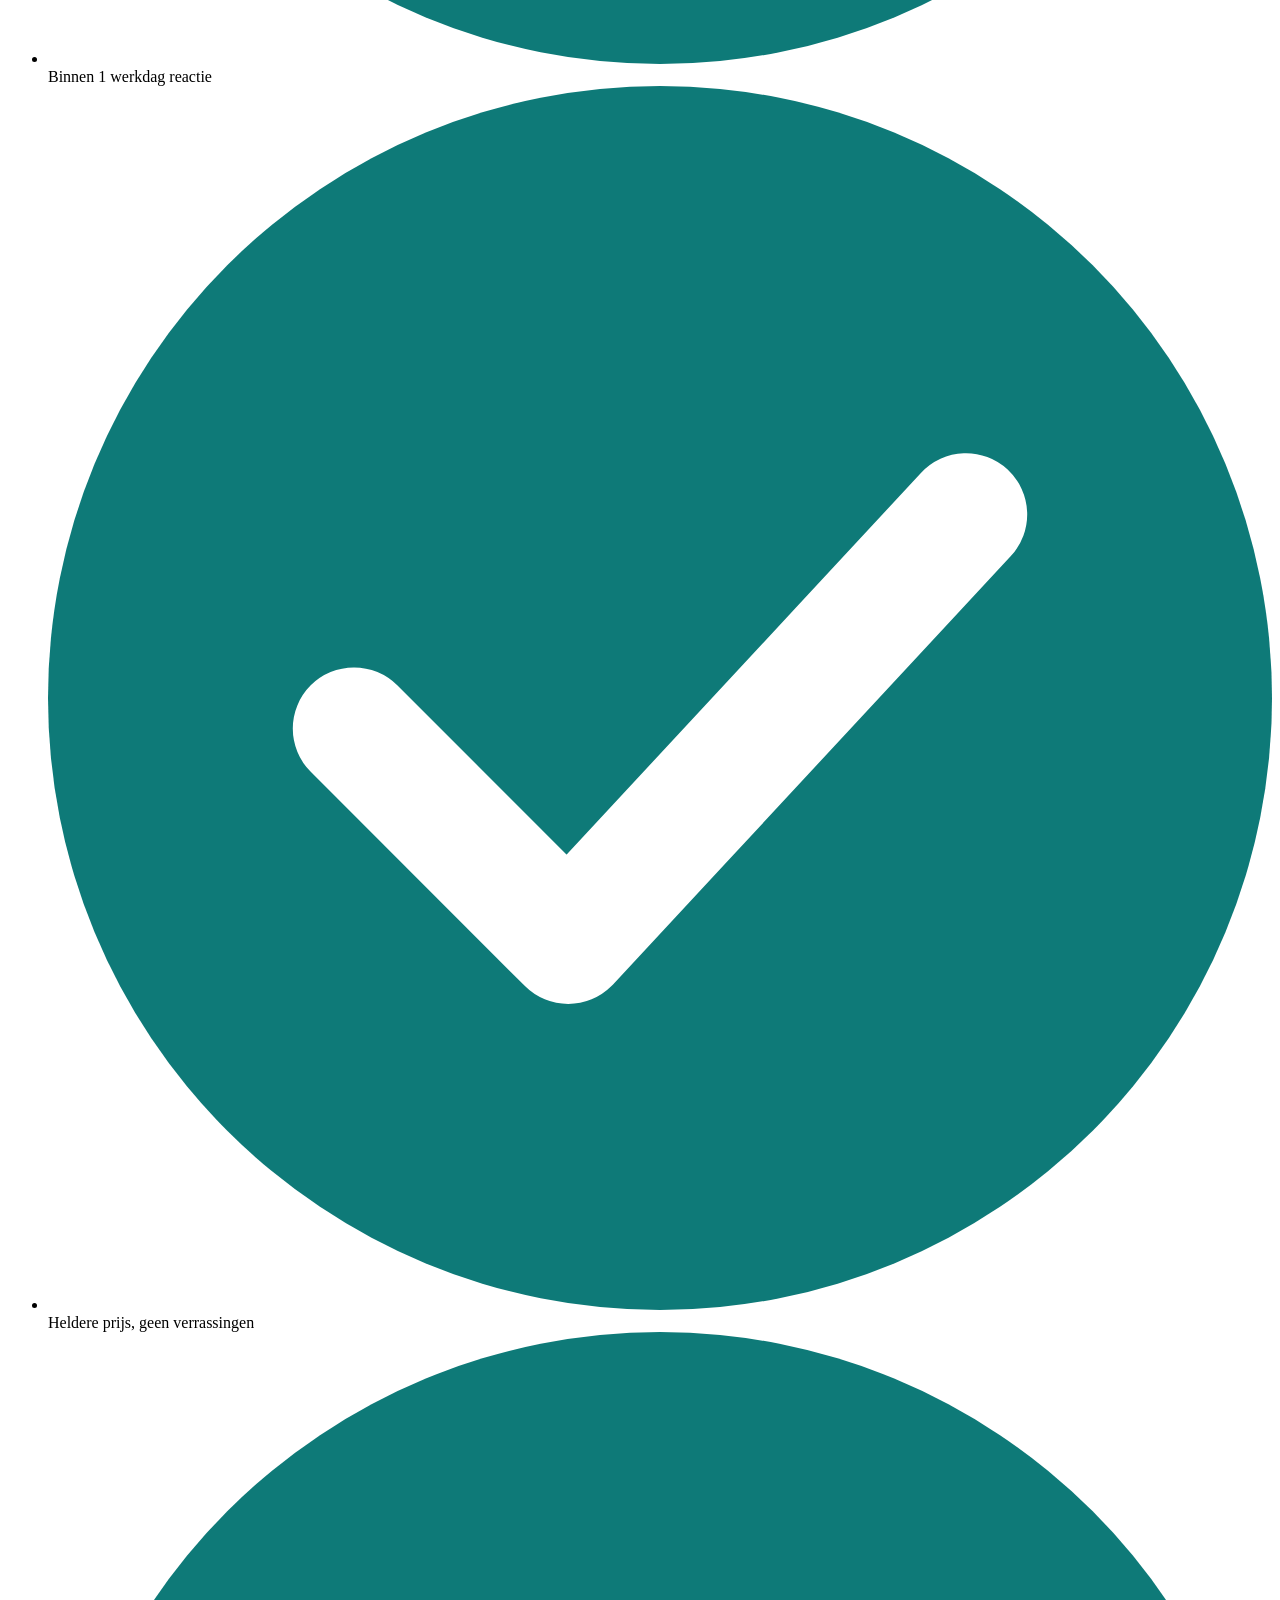
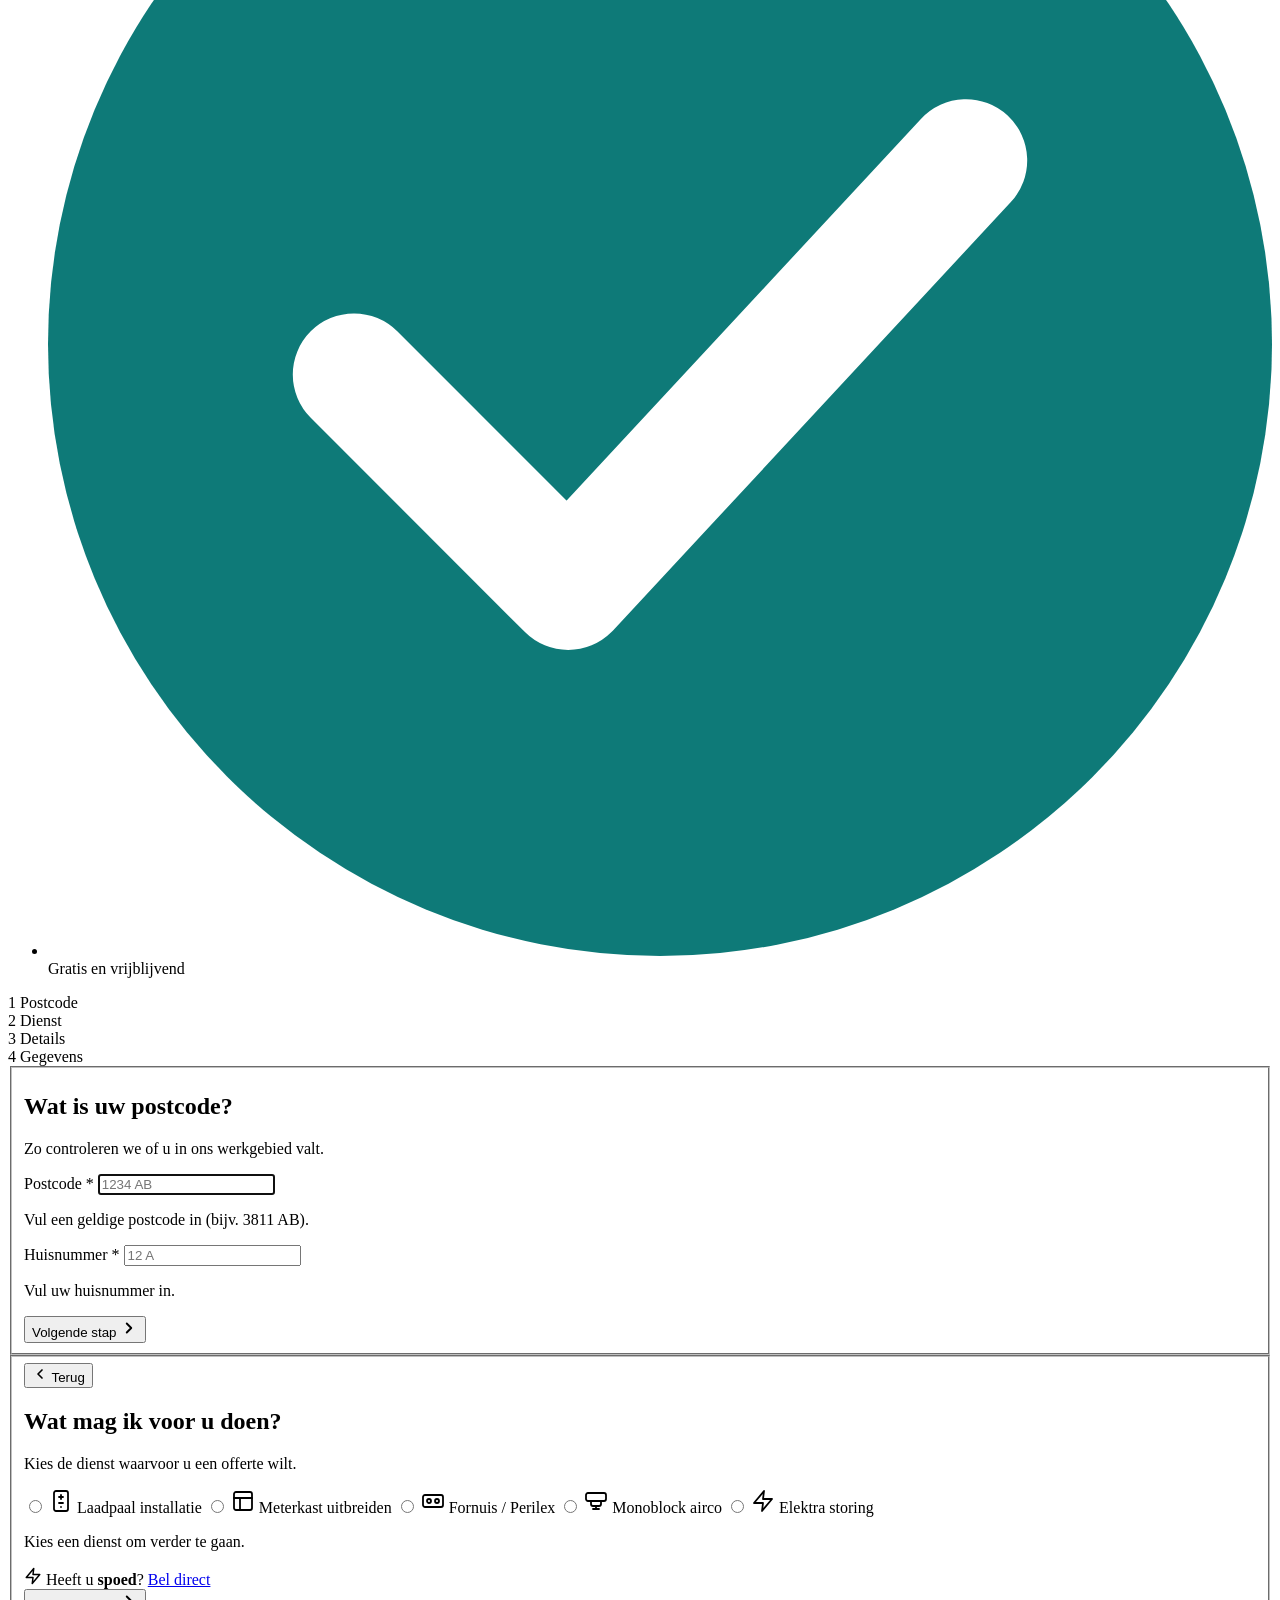
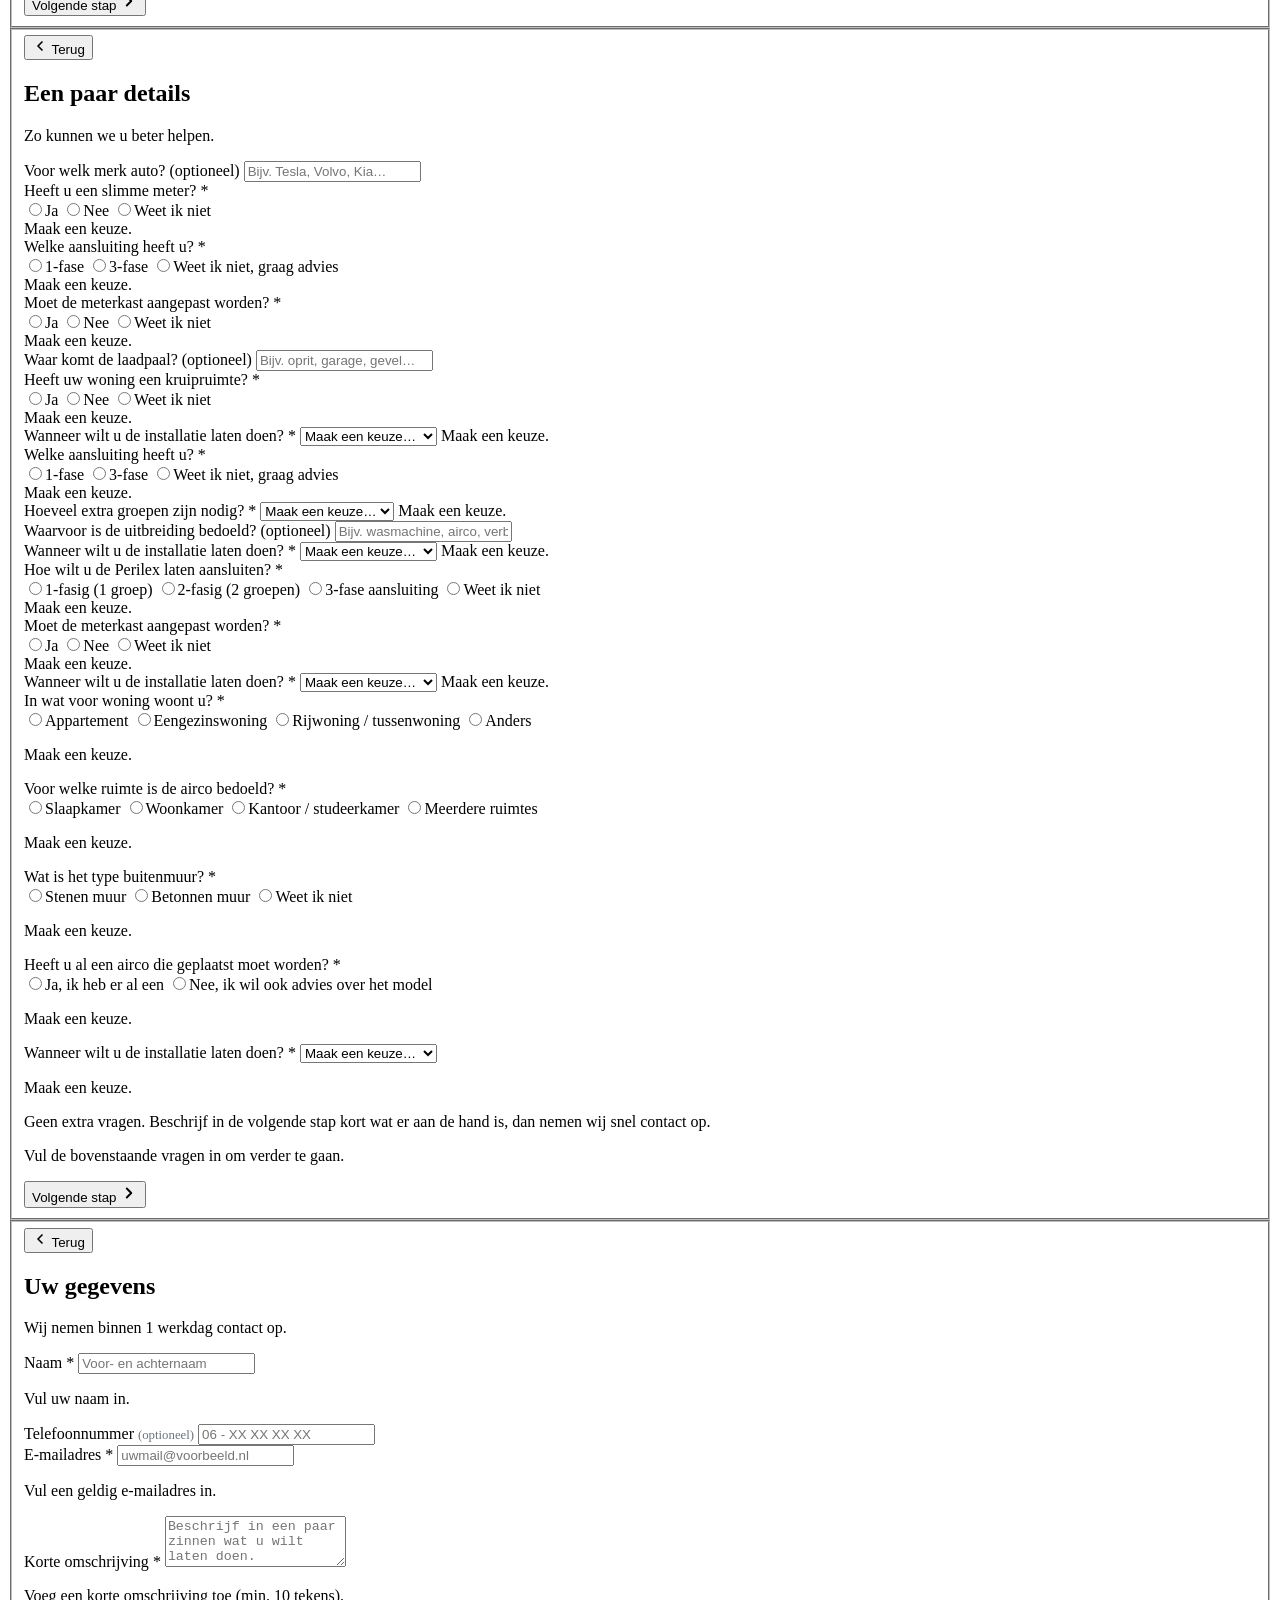
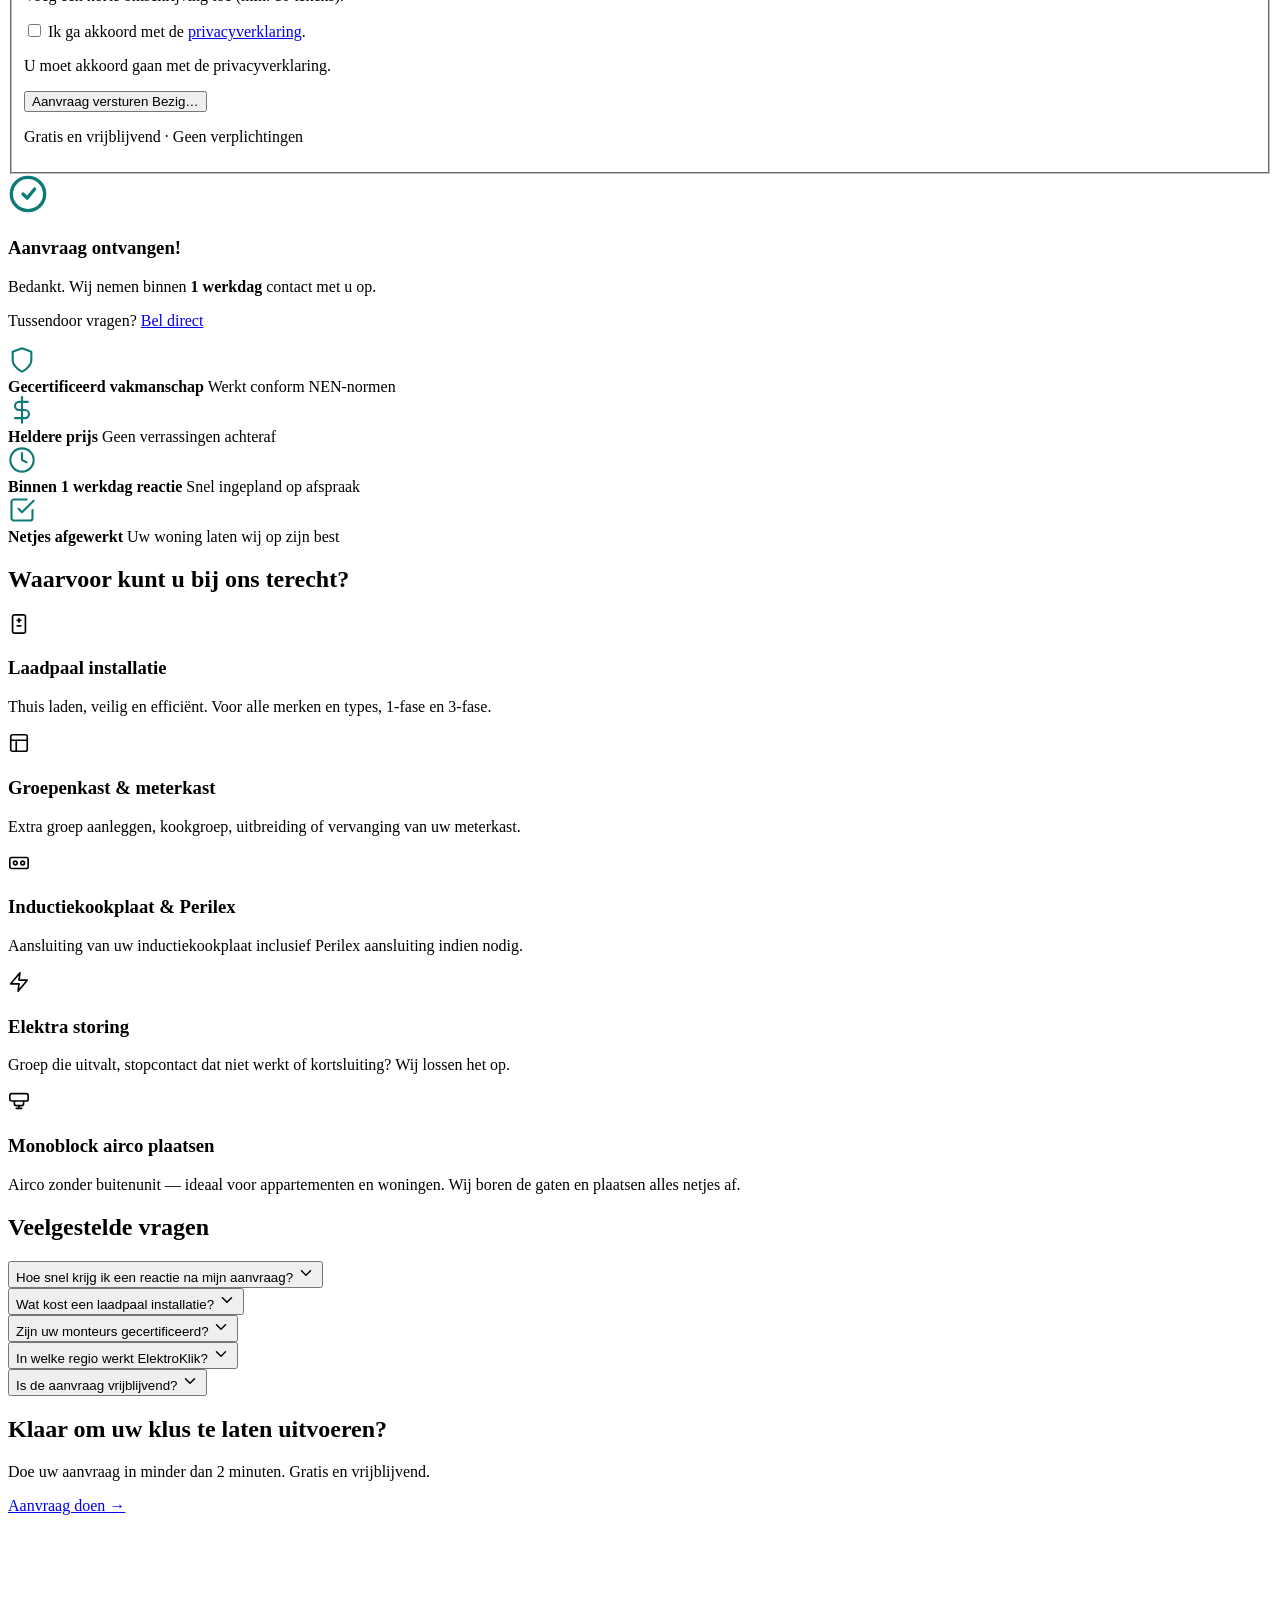
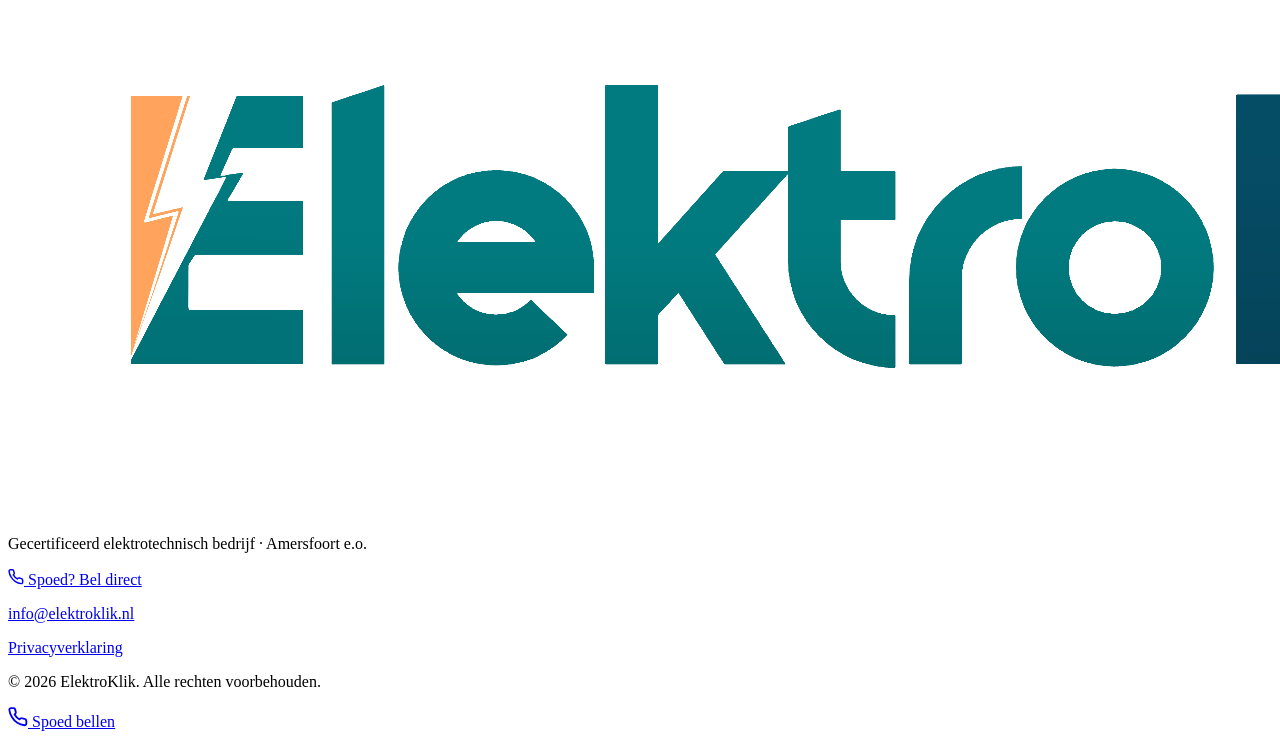
==== commit fd9bab71: "Add files via upload" ====
--- a/index.html
+++ b/index.html
@@ -107,10 +107,6 @@
             </li>
           </ul>
 
-          <a href="https://wa.me/31658856729?text=Hallo%2C%20ik%20heb%20een%20vraag%20over%20een%20elektra%20klus." class="whatsapp-knop" target="_blank" rel="noopener" aria-label="App ons via WhatsApp">
-            <svg xmlns="http://www.w3.org/2000/svg" width="20" height="20" viewBox="0 0 24 24" fill="currentColor" aria-hidden="true"><path d="M17.472 14.382c-.297-.149-1.758-.867-2.03-.967-.273-.099-.471-.148-.67.15-.197.297-.767.966-.94 1.164-.173.199-.347.223-.644.075-.297-.15-1.255-.463-2.39-1.475-.883-.788-1.48-1.761-1.653-2.059-.173-.297-.018-.458.13-.606.134-.133.298-.347.446-.52.149-.174.198-.298.298-.497.099-.198.05-.371-.025-.52-.075-.149-.669-1.612-.916-2.207-.242-.579-.487-.5-.669-.51-.173-.008-.371-.01-.57-.01-.198 0-.52.074-.792.372-.272.297-1.04 1.016-1.04 2.479 0 1.462 1.065 2.875 1.213 3.074.149.198 2.096 3.2 5.077 4.487.709.306 1.262.489 1.694.625.712.227 1.36.195 1.871.118.571-.085 1.758-.719 2.006-1.413.248-.694.248-1.289.173-1.413-.074-.124-.272-.198-.57-.347m-5.421 7.403h-.004a9.87 9.87 0 01-5.031-1.378l-.361-.214-3.741.982.998-3.648-.235-.374a9.86 9.86 0 01-1.51-5.26c.001-5.45 4.436-9.884 9.888-9.884 2.64 0 5.122 1.03 6.988 2.898a9.825 9.825 0 012.893 6.994c-.003 5.45-4.437 9.884-9.885 9.884m8.413-18.297A11.815 11.815 0 0012.05 0C5.495 0 .16 5.335.157 11.892c0 2.096.547 4.142 1.588 5.945L.057 24l6.305-1.654a11.882 11.882 0 005.683 1.448h.005c6.554 0 11.89-5.335 11.893-11.893a11.821 11.821 0 00-3.48-8.413z"/></svg>
-            Stel uw vraag via WhatsApp
-          </a>
         </div>
 
         <!-- Rechts: Stap-funnel kaart -->
@@ -202,6 +198,13 @@
                   </span>
                   <span class="dienst-naam">Fornuis / Perilex</span>
                 </label>
+                <label class="dienst-keuze-kaart">
+                  <input type="radio" name="dienst" value="airco" />
+                  <span class="dienst-ikoon" aria-hidden="true">
+                    <svg xmlns="http://www.w3.org/2000/svg" width="24" height="24" viewBox="0 0 24 24" fill="none" stroke="currentColor" stroke-width="1.8" stroke-linecap="round" stroke-linejoin="round"><rect x="2" y="4" width="20" height="8" rx="2"/><path d="M7 12v3a2 2 0 0 0 2 2h6a2 2 0 0 0 2-2v-3"/><line x1="12" y1="17" x2="12" y2="20"/><line x1="9" y1="20" x2="15" y2="20"/></svg>
+                  </span>
+                  <span class="dienst-naam">Monoblock airco</span>
+                </label>
                 <label class="dienst-keuze-kaart dienst-storing">
                   <input type="radio" name="dienst" value="storing" />
                   <span class="dienst-ikoon" aria-hidden="true">
@@ -346,10 +349,11 @@
               <!-- ===== Details: FORNUIS / PERILEX ===== -->
               <div class="details-blok verborgen" id="details-fornuis" data-dienst="fornuis">
                 <div class="form-groep">
-                  <span class="groep-label">Wilt u de Perilex 1-fasig of 2-fasig laten aansluiten? <span class="verplicht-ster">*</span></span>
+                  <span class="groep-label">Hoe wilt u de Perilex laten aansluiten? <span class="verplicht-ster">*</span></span>
                   <div class="radio-rij">
                     <label class="radio-pil"><input type="radio" name="fn_aansluiting" value="1-fasig" /><span>1-fasig (1 groep)</span></label>
                     <label class="radio-pil"><input type="radio" name="fn_aansluiting" value="2-fasig" /><span>2-fasig (2 groepen)</span></label>
+                    <label class="radio-pil"><input type="radio" name="fn_aansluiting" value="3-fase" /><span>3-fase aansluiting</span></label>
                     <label class="radio-pil"><input type="radio" name="fn_aansluiting" value="weet niet" /><span>Weet ik niet</span></label>
                   </div>
                   <span class="veld-fout verborgen" id="error-fn_aansluiting">Maak een keuze.</span>
@@ -379,6 +383,62 @@
               </div>
 
               <!-- ===== Details: STORING (geen extra vragen) ===== -->
+              <!-- ===== Details: MONOBLOCK AIRCO ===== -->
+              <div class="details-blok verborgen" id="details-airco" data-dienst="airco">
+                <div class="form-groep">
+                  <span class="groep-label">In wat voor woning woont u? <span class="verplicht-ster">*</span></span>
+                  <div class="radio-rij">
+                    <label class="radio-pil"><input type="radio" name="ac_woning" value="Appartement" /><span>Appartement</span></label>
+                    <label class="radio-pil"><input type="radio" name="ac_woning" value="Eengezinswoning" /><span>Eengezinswoning</span></label>
+                    <label class="radio-pil"><input type="radio" name="ac_woning" value="Rijwoning" /><span>Rijwoning / tussenwoning</span></label>
+                    <label class="radio-pil"><input type="radio" name="ac_woning" value="Anders" /><span>Anders</span></label>
+                  </div>
+                  <p class="veld-fout verborgen" id="error-ac_woning" role="alert">Maak een keuze.</p>
+                </div>
+
+                <div class="form-groep">
+                  <span class="groep-label">Voor welke ruimte is de airco bedoeld? <span class="verplicht-ster">*</span></span>
+                  <div class="radio-rij">
+                    <label class="radio-pil"><input type="radio" name="ac_ruimte" value="Slaapkamer" /><span>Slaapkamer</span></label>
+                    <label class="radio-pil"><input type="radio" name="ac_ruimte" value="Woonkamer" /><span>Woonkamer</span></label>
+                    <label class="radio-pil"><input type="radio" name="ac_ruimte" value="Kantoor / studeerkamer" /><span>Kantoor / studeerkamer</span></label>
+                    <label class="radio-pil"><input type="radio" name="ac_ruimte" value="Meerdere ruimtes" /><span>Meerdere ruimtes</span></label>
+                  </div>
+                  <p class="veld-fout verborgen" id="error-ac_ruimte" role="alert">Maak een keuze.</p>
+                </div>
+
+                <div class="form-groep">
+                  <span class="groep-label">Wat is het type buitenmuur? <span class="verplicht-ster">*</span></span>
+                  <div class="radio-rij">
+                    <label class="radio-pil"><input type="radio" name="ac_muur" value="Stenen muur" /><span>Stenen muur</span></label>
+                    <label class="radio-pil"><input type="radio" name="ac_muur" value="Betonnen muur" /><span>Betonnen muur</span></label>
+                    <label class="radio-pil"><input type="radio" name="ac_muur" value="Weet ik niet" /><span>Weet ik niet</span></label>
+                  </div>
+                  <p class="veld-fout verborgen" id="error-ac_muur" role="alert">Maak een keuze.</p>
+                </div>
+
+                <div class="form-groep">
+                  <span class="groep-label">Heeft u al een airco die geplaatst moet worden? <span class="verplicht-ster">*</span></span>
+                  <div class="radio-rij">
+                    <label class="radio-pil"><input type="radio" name="ac_toestel" value="Ja, ik heb al een airco" /><span>Ja, ik heb er al een</span></label>
+                    <label class="radio-pil"><input type="radio" name="ac_toestel" value="Nee, advies gewenst" /><span>Nee, ik wil ook advies over het model</span></label>
+                  </div>
+                  <p class="veld-fout verborgen" id="error-ac_toestel" role="alert">Maak een keuze.</p>
+                </div>
+
+                <div class="form-groep">
+                  <label for="ac-wanneer">Wanneer wilt u de installatie laten doen? <span class="verplicht-ster">*</span></label>
+                  <select id="ac-wanneer" name="ac_wanneer" class="select-veld">
+                    <option value="">Maak een keuze…</option>
+                    <option value="zo-snel-mogelijk">Zo snel mogelijk</option>
+                    <option value="binnen-2-weken">Binnen 2 weken</option>
+                    <option value="binnen-1-maand">Binnen 1 maand</option>
+                    <option value="flexibel">Flexibel / in overleg</option>
+                  </select>
+                  <p class="veld-fout verborgen" id="error-ac_wanneer" role="alert">Maak een keuze.</p>
+                </div>
+              </div>
+
               <div class="details-blok verborgen" id="details-storing" data-dienst="storing">
                 <p class="details-info">
                   Geen extra vragen. Beschrijf in de volgende stap kort wat er aan de hand is, dan nemen wij snel contact op.
@@ -431,7 +491,7 @@
               <div class="form-groep privacy-rij">
                 <label class="checkbox-label">
                   <input type="checkbox" name="privacy" id="privacy" required aria-required="true" />
-                  <span>Ik ga akkoord met de <a href="/privacy" target="_blank" rel="noopener">privacyverklaring</a>.</span>
+                  <span>Ik ga akkoord met de <a href="privacy.html" target="_blank" rel="noopener">privacyverklaring</a>.</span>
                 </label>
                 <p class="veld-fout verborgen" id="error-privacy" role="alert">U moet akkoord gaan met de privacyverklaring.</p>
               </div>
@@ -532,6 +592,15 @@
             <div>
               <h3>Elektra storing</h3>
               <p>Groep die uitvalt, stopcontact dat niet werkt of kortsluiting? Wij lossen het op.</p>
+            </div>
+          </div>
+          <div class="dienst-item">
+            <div class="dienst-item-ikoon" aria-hidden="true">
+              <svg xmlns="http://www.w3.org/2000/svg" width="22" height="22" viewBox="0 0 24 24" fill="none" stroke="currentColor" stroke-width="1.8" stroke-linecap="round" stroke-linejoin="round"><rect x="2" y="4" width="20" height="8" rx="2"/><path d="M7 12v3a2 2 0 0 0 2 2h6a2 2 0 0 0 2-2v-3"/><line x1="12" y1="17" x2="12" y2="20"/><line x1="9" y1="20" x2="15" y2="20"/></svg>
+            </div>
+            <div>
+              <h3>Monoblock airco plaatsen</h3>
+              <p>Airco zonder buitenunit — ideaal voor appartementen en woningen. Wij boren de gaten en plaatsen alles netjes af.</p>
             </div>
           </div>
         </div>
@@ -627,7 +696,7 @@
           <span class="spoed-label">Spoed? Bel direct</span>
         </a>
         <p><a href="mailto:info@elektroklik.nl">info@elektroklik.nl</a></p>
-        <p><a href="/privacy">Privacyverklaring</a></p>
+        <p><a href="privacy.html">Privacyverklaring</a></p>
       </div>
     </div>
     <div class="footer-bottom">
@@ -638,16 +707,11 @@
   </footer>
 
   <!-- Sticky knoppen mobiel -->
-  <div class="sticky-knoppen">
-    <a href="https://wa.me/31658856729?text=Hallo%2C%20ik%20heb%20een%20vraag%20over%20een%20elektra%20klus." class="sticky-whatsapp" target="_blank" rel="noopener" aria-label="App ons via WhatsApp">
-      <svg xmlns="http://www.w3.org/2000/svg" width="20" height="20" viewBox="0 0 24 24" fill="currentColor" aria-hidden="true"><path d="M17.472 14.382c-.297-.149-1.758-.867-2.03-.967-.273-.099-.471-.148-.67.15-.197.297-.767.966-.94 1.164-.173.199-.347.223-.644.075-.297-.15-1.255-.463-2.39-1.475-.883-.788-1.48-1.761-1.653-2.059-.173-.297-.018-.458.13-.606.134-.133.298-.347.446-.52.149-.174.198-.298.298-.497.099-.198.05-.371-.025-.52-.075-.149-.669-1.612-.916-2.207-.242-.579-.487-.5-.669-.51-.173-.008-.371-.01-.57-.01-.198 0-.52.074-.792.372-.272.297-1.04 1.016-1.04 2.479 0 1.462 1.065 2.875 1.213 3.074.149.198 2.096 3.2 5.077 4.487.709.306 1.262.489 1.694.625.712.227 1.36.195 1.871.118.571-.085 1.758-.719 2.006-1.413.248-.694.248-1.289.173-1.413-.074-.124-.272-.198-.57-.347m-5.421 7.403h-.004a9.87 9.87 0 01-5.031-1.378l-.361-.214-3.741.982.998-3.648-.235-.374a9.86 9.86 0 01-1.51-5.26c.001-5.45 4.436-9.884 9.888-9.884 2.64 0 5.122 1.03 6.988 2.898a9.825 9.825 0 012.893 6.994c-.003 5.45-4.437 9.884-9.885 9.884m8.413-18.297A11.815 11.815 0 0012.05 0C5.495 0 .16 5.335.157 11.892c0 2.096.547 4.142 1.588 5.945L.057 24l6.305-1.654a11.882 11.882 0 005.683 1.448h.005c6.554 0 11.89-5.335 11.893-11.893a11.821 11.821 0 00-3.48-8.413z"/></svg>
-      WhatsApp
-    </a>
-    <a href="tel:+31658856729" class="sticky-spoed" aria-label="Bel ElektroKlik direct voor spoed">
-      <svg xmlns="http://www.w3.org/2000/svg" width="20" height="20" viewBox="0 0 24 24" fill="none" stroke="currentColor" stroke-width="2.2" stroke-linecap="round" stroke-linejoin="round" aria-hidden="true"><path d="M22 16.92v3a2 2 0 0 1-2.18 2 19.79 19.79 0 0 1-8.63-3.07A19.5 19.5 0 0 1 4.69 12 19.79 19.79 0 0 1 1.61 3.48 2 2 0 0 1 3.6 1.28h3a2 2 0 0 1 2 1.72c.127.96.361 1.903.7 2.81a2 2 0 0 1-.45 2.11L7.91 8.91a16 16 0 0 0 6 6l.95-.95a2 2 0 0 1 2.11-.45c.907.339 1.85.573 2.81.7A2 2 0 0 1 21.72 16.27z"/></svg>
-      Spoed bellen
-    </a>
-  </div>
+  <!-- Sticky bel-knop mobiel (alleen voor spoed) -->
+  <a href="tel:+31658856729" class="sticky-spoed" aria-label="Bel ElektroKlik direct voor spoed">
+    <svg xmlns="http://www.w3.org/2000/svg" width="20" height="20" viewBox="0 0 24 24" fill="none" stroke="currentColor" stroke-width="2.2" stroke-linecap="round" stroke-linejoin="round" aria-hidden="true"><path d="M22 16.92v3a2 2 0 0 1-2.18 2 19.79 19.79 0 0 1-8.63-3.07A19.5 19.5 0 0 1 4.69 12 19.79 19.79 0 0 1 1.61 3.48 2 2 0 0 1 3.6 1.28h3a2 2 0 0 1 2 1.72c.127.96.361 1.903.7 2.81a2 2 0 0 1-.45 2.11L7.91 8.91a16 16 0 0 0 6 6l.95-.95a2 2 0 0 1 2.11-.45c.907.339 1.85.573 2.81.7A2 2 0 0 1 21.72 16.27z"/></svg>
+    Spoed bellen
+  </a>
 
   <script src="js/main.js"></script>
 </body>
